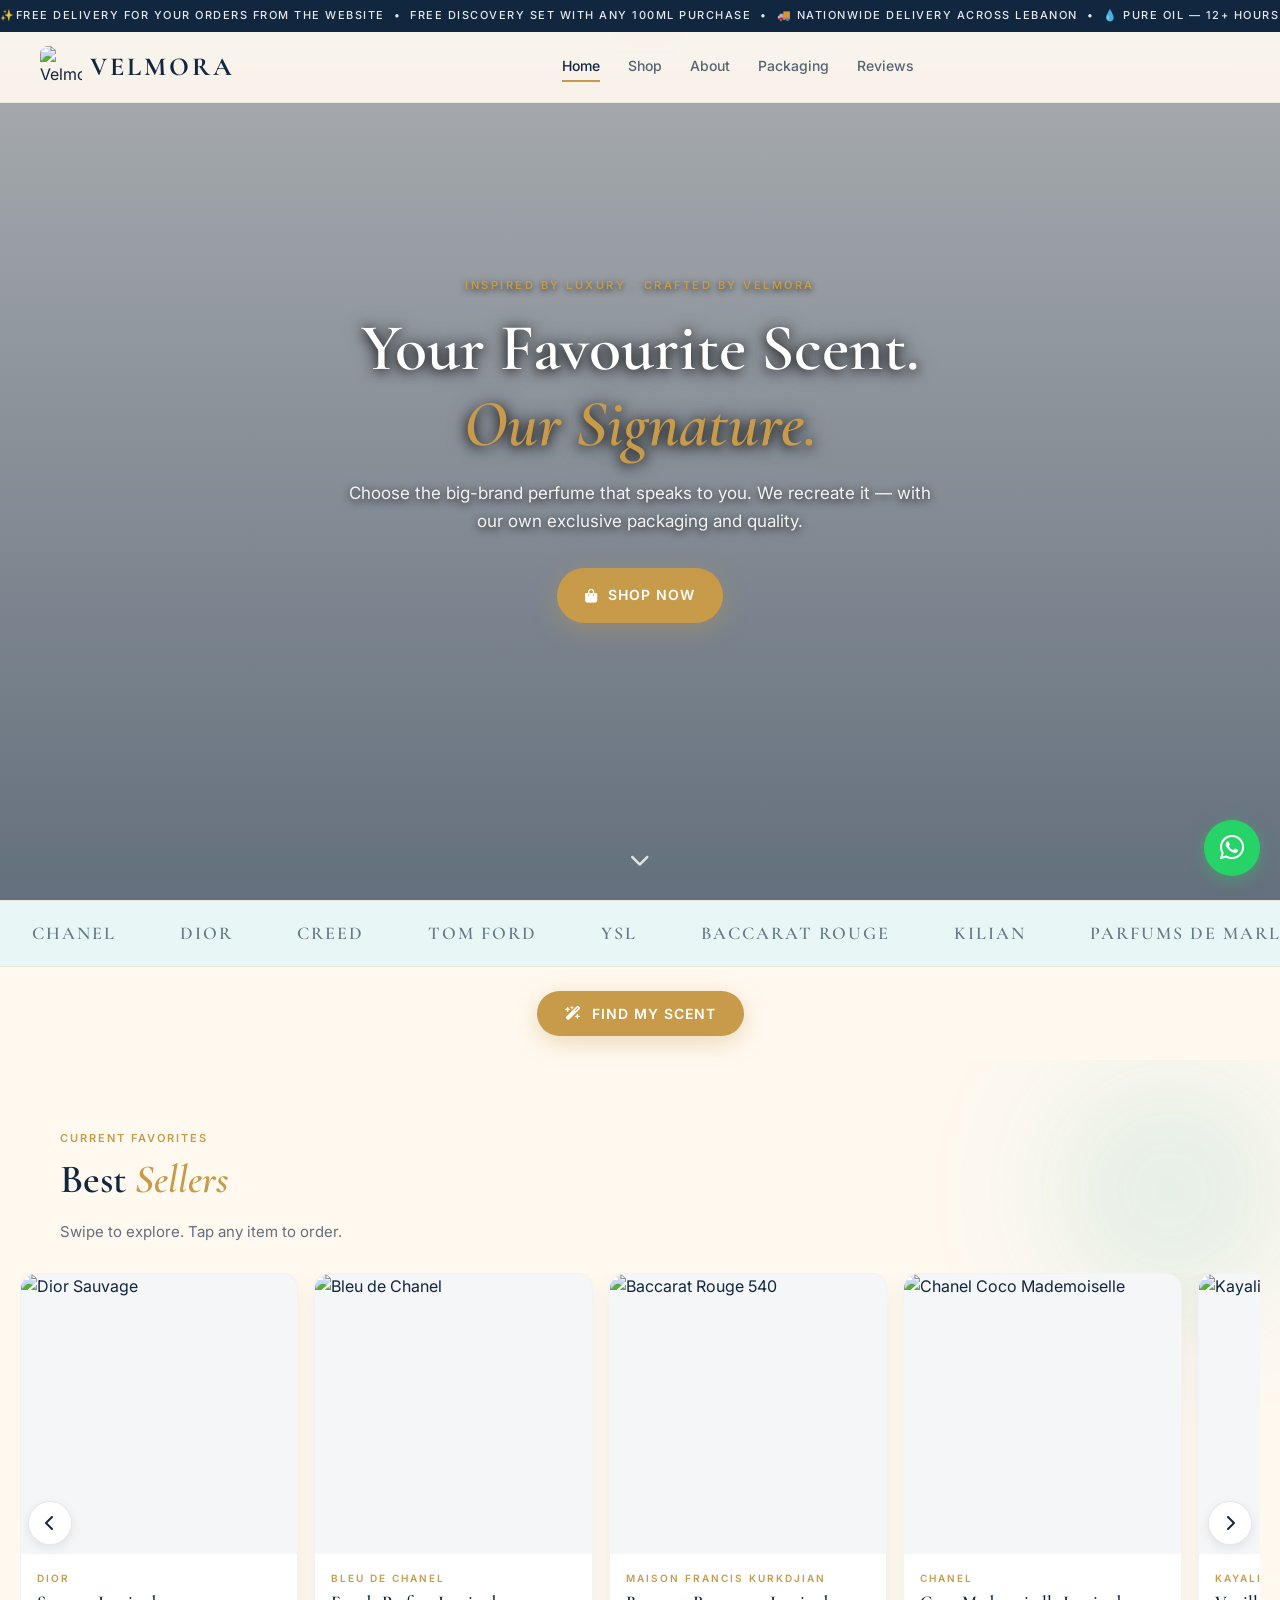
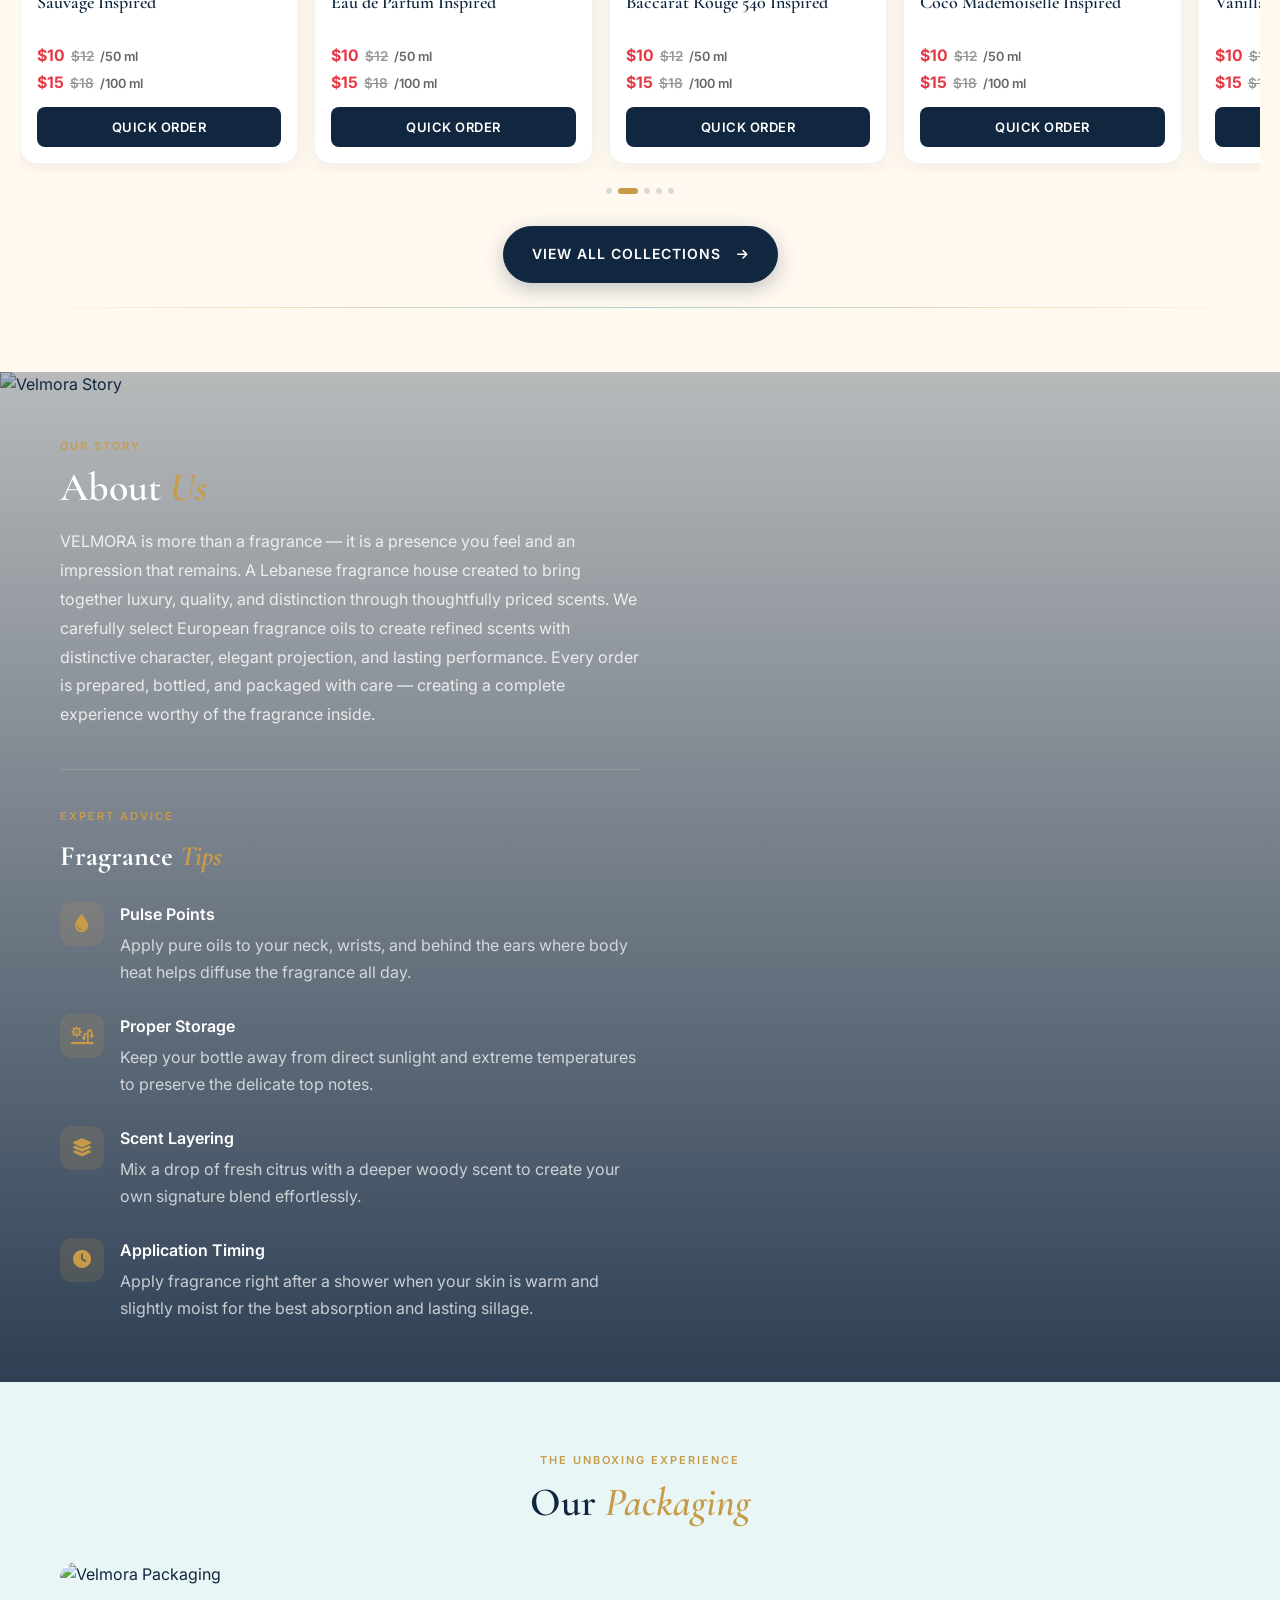
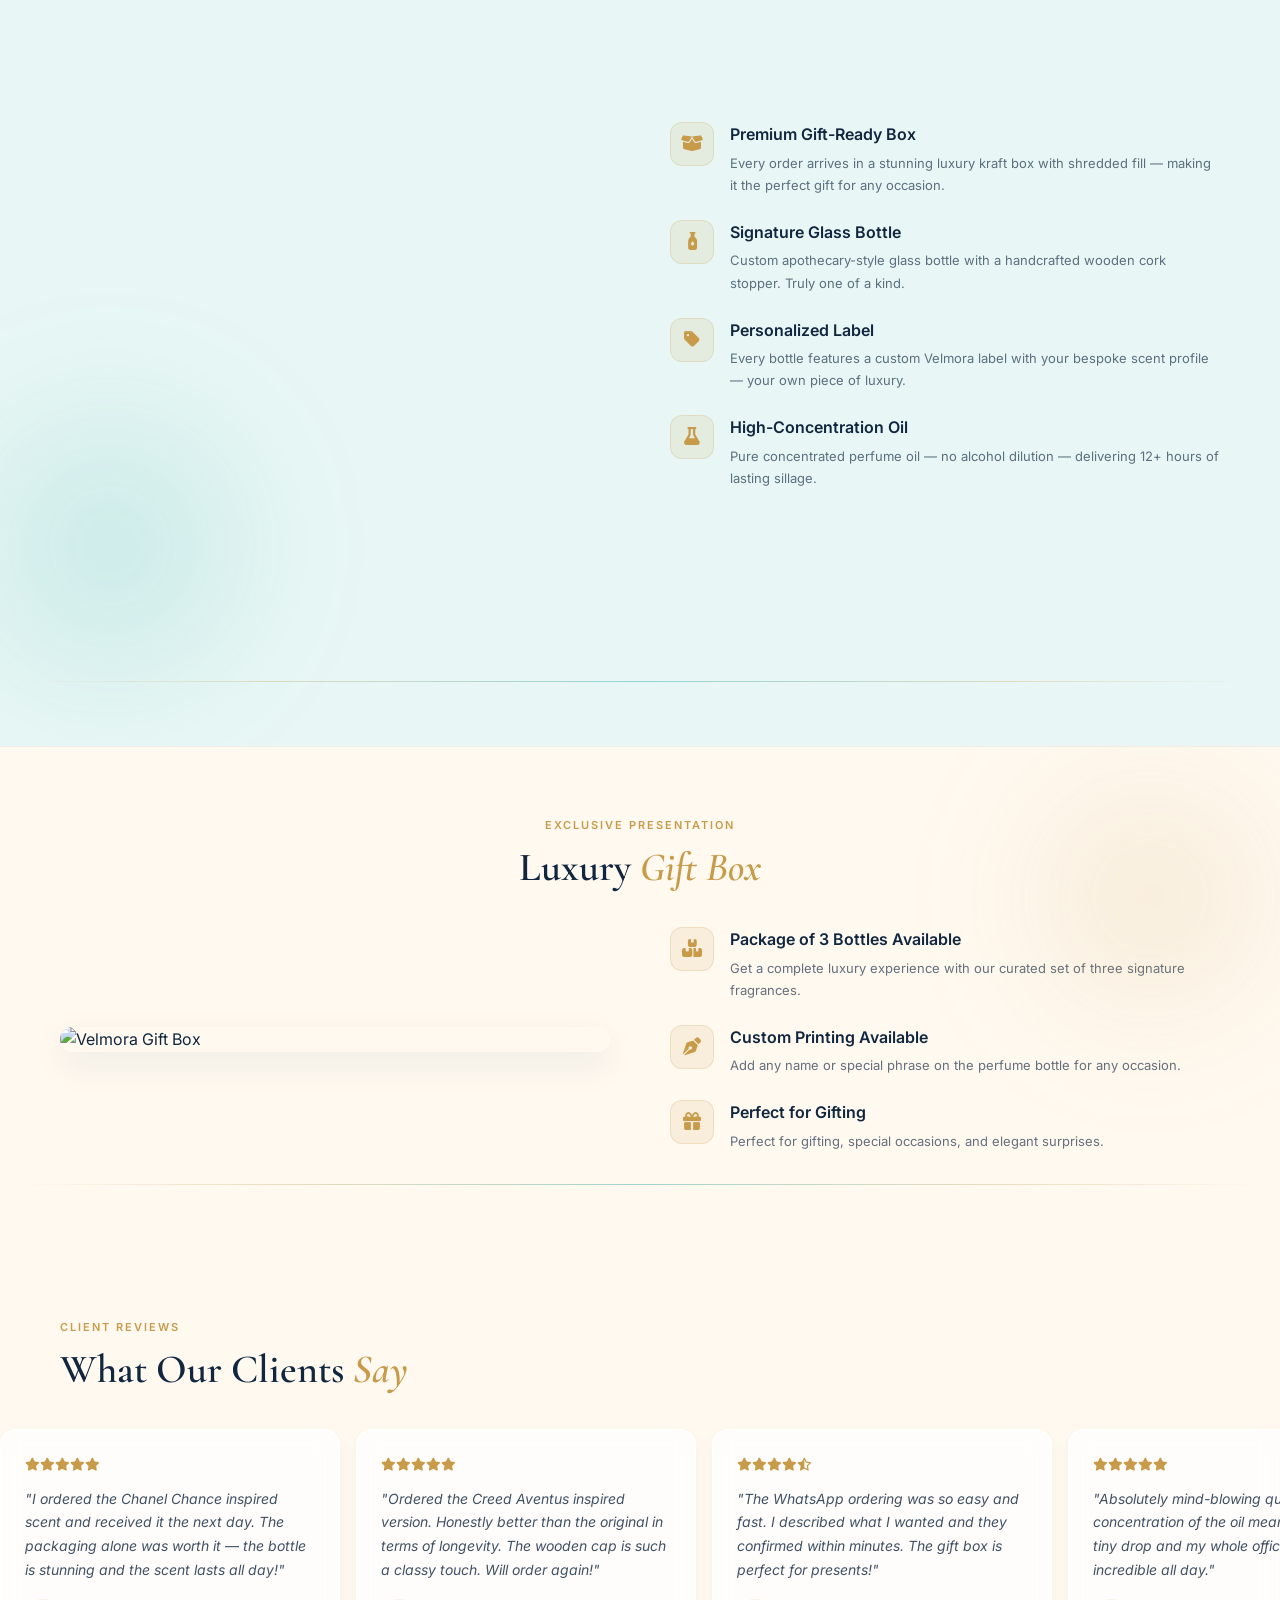
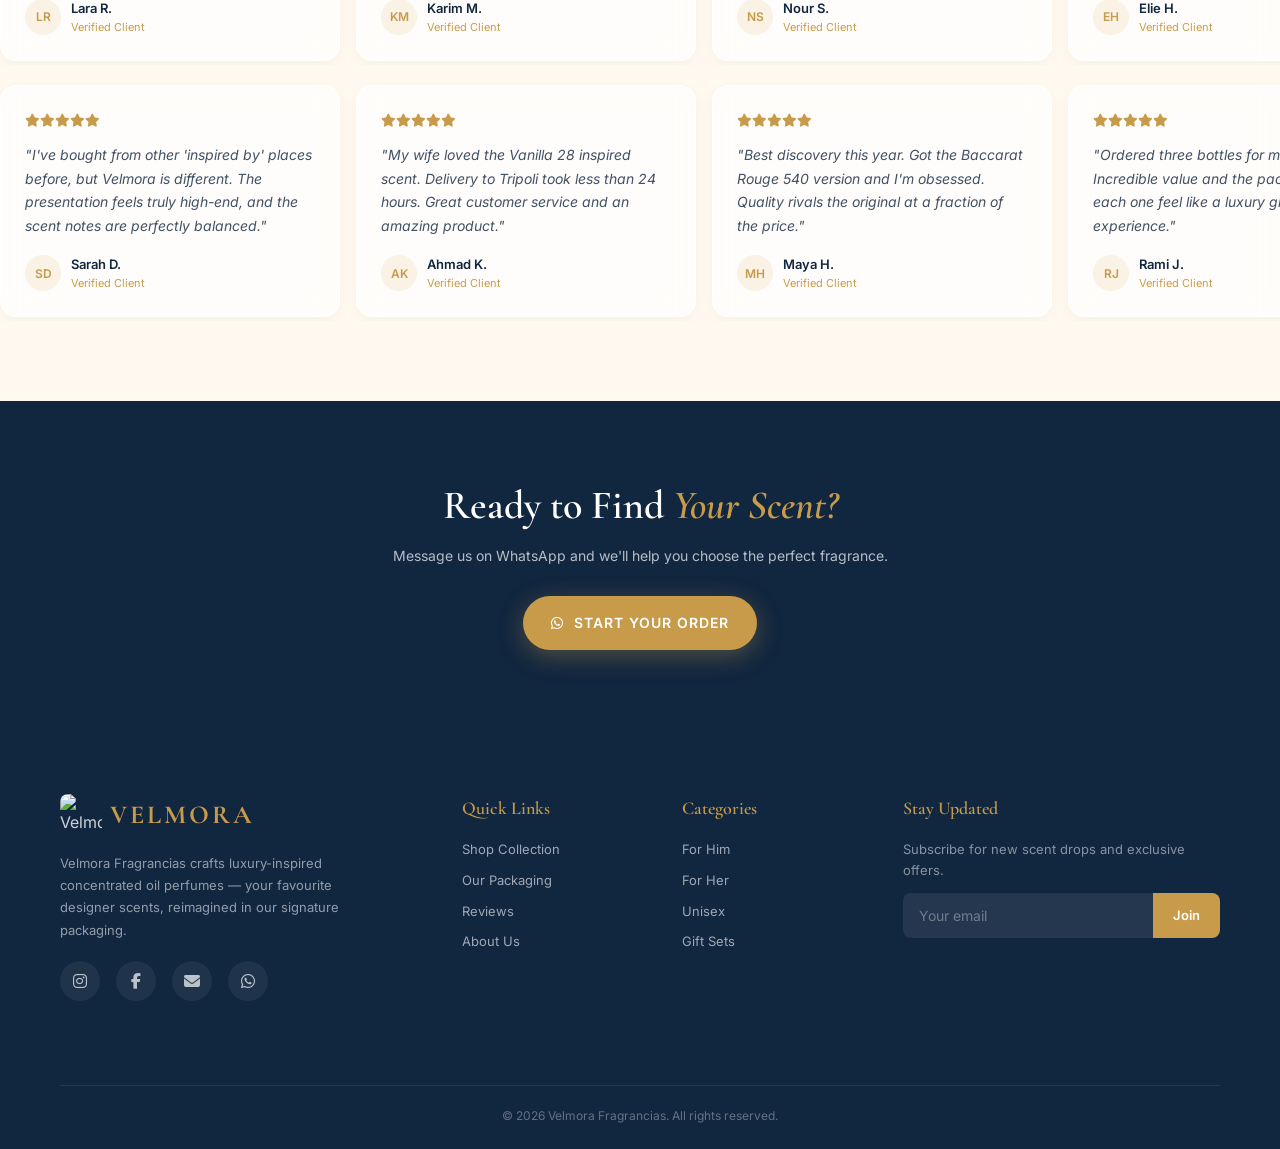
==== velmora-frangnansiasi/index.html @ 995c9631 "Fix phone mismatch, stray markup, dead links/arrows, a11y, XSS; remove leftover scripts Co-Authored-" ====
﻿<!DOCTYPE html>
<html lang="en">
<head>
    <meta charset="UTF-8">
    <meta name="viewport" content="width=device-width, initial-scale=1.0">
    <meta name="description" content="Velmora Fragrancias — Luxury-inspired concentrated oil perfumes crafted in Lebanon. Your favourite designer scents, reimagined in our signature packaging.">
    <meta name="keywords" content="perfume, fragrance, luxury scents, inspired perfume, concentrated perfume oil, Lebanon perfume, Velmora">
    <meta name="author" content="Velmora Fragrancias">
    <meta property="og:title" content="Velmora Fragrancias | Luxury Inspired Scents">
    <meta property="og:description" content="Choose the big-brand perfume that speaks to you. We recreate it with our own exclusive packaging and high-concentration oils.">
    <meta property="og:image" content="photo/main.hrro.jpeg">
    <meta property="og:type" content="website">
    <title>Velmora Fragrancias | Luxury Inspired Scents</title>

    <link rel="preconnect" href="https://fonts.googleapis.com">
    <link rel="preconnect" href="https://fonts.gstatic.com" crossorigin>
    <link href="https://fonts.googleapis.com/css2?family=Cormorant+Garamond:ital,wght@0,300;0,400;0,500;0,600;0,700;1,400;1,600&family=Inter:wght@300;400;500;600&family=Outfit:wght@300;400;500;600;700&display=swap" rel="stylesheet">
    <link rel="stylesheet" href="https://cdnjs.cloudflare.com/ajax/libs/font-awesome/6.5.0/css/all.min.css">
    <link rel="stylesheet" href="index.css">
</head>
<body>

    <!-- ═══════════ HEADER ═══════════ -->
    <header class="header" id="mainHeader">
        <div class="ticker-ribbon">
            <div class="ticker-track"><span>✨FREE delivery for your orders from the website &nbsp;•&nbsp; FREE Discovery Set with any 100ml purchase &nbsp;•&nbsp; 🚚 Nationwide Delivery across Lebanon &nbsp;•&nbsp; 💧 Pure Oil — 12+ Hours Lasting&nbsp;•&nbsp; free delivery for your orders from the website ✨</span><span aria-hidden="true">✨FREE delivery for your orders from the website &nbsp;•&nbsp; FREE Discovery Set with any 100ml purchase &nbsp;•&nbsp; 🚚 Nationwide Delivery across Lebanon &nbsp;•&nbsp; 💧 Pure Oil — 12+ Hours Lasting&nbsp;•&nbsp; free delivery for your orders from the website ✨</span></div>
        </div>
        <div class="header-inner">
            <a href="#" class="logo-wrap">
                <img src="photo/logo.jpeg" alt="Velmora" class="logo-img">
                <span class="logo-text">VELMORA</span>
            </a>
            <nav class="nav">
                <a href="#hero" class="nav-link active">Home</a>
                <a href="#bestsellers" class="nav-link">Shop</a>
                <a href="#about" class="nav-link">About</a>
                <a href="#packaging" class="nav-link">Packaging</a>
                <a href="#reviews" class="nav-link">Reviews</a>
            </nav>
            <div class="header-right">
                <button class="icon-btn" id="hamburgerBtn" aria-label="Menu">
                    <i class="fa-solid fa-bars"></i>
                </button>
            </div>
        </div>
    </header>

    <!-- ═══════════ MOBILE DRAWER ═══════════ -->
    <div class="mobile-drawer-overlay" id="drawerOverlay"></div>
    <div class="mobile-drawer" id="mobileDrawer">
        <div class="drawer-header">
            <span class="drawer-logo">VELMORA</span>
            <button class="drawer-close" id="drawerCloseBtn" aria-label="Close"><i class="fa-solid fa-xmark"></i></button>
        </div>
        <nav class="drawer-nav">
            <a href="#hero" class="drawer-nav-link"><i class="fa-solid fa-house"></i> Home</a>
            <a href="#bestsellers" class="drawer-nav-link"><i class="fa-solid fa-bottle-droplet"></i> Shop</a>
            <a href="#about" class="drawer-nav-link"><i class="fa-solid fa-book-open"></i> About Us</a>
            <a href="#tips" class="drawer-nav-link"><i class="fa-solid fa-lightbulb"></i> Tips</a>
            <a href="#packaging" class="drawer-nav-link"><i class="fa-solid fa-box-open"></i> Packaging</a>
            <a href="#reviews" class="drawer-nav-link"><i class="fa-solid fa-star"></i> Reviews</a>
        </nav>
        <div class="drawer-footer">
            <a href="https://wa.me/96181772615" class="btn-primary btn-primary--gold" style="width:100%; margin-bottom: 16px;">
                <i class="fa-brands fa-whatsapp"></i> Order on WhatsApp
            </a>
            <div class="drawer-social">
                <a href="https://www.instagram.com/velmorafragrancias/?hl=en" target="_blank" rel="noopener" aria-label="Instagram"><i class="fa-brands fa-instagram"></i></a>
                <a href="https://www.facebook.com/profile.php?id=61591699116306" target="_blank" rel="noopener" aria-label="Facebook"><i class="fa-brands fa-facebook-f"></i></a>
                <a href="mailto:velmorafragrances6@gmail.com" aria-label="Email"><i class="fa-solid fa-envelope"></i></a>
            </div>
        </div>
    </div>

    <!-- ═══════════ HERO ═══════════ -->
    <section class="hero" id="hero">
        <div class="hero-bg">
            <img src="photo/mobile hero.jpeg" alt="Velmora" class="hero-bg-mobile">
            <img src="photo/main.hrro.jpeg" alt="Velmora" class="hero-bg-desktop">
        </div>
        <div class="hero-overlay"></div>
        <div class="hero-content">
            <div class="hero-eyebrow">Inspired by Luxury · Crafted by Velmora</div>
            <h1 class="hero-title">Your Favourite Scent.<br><em>Our Signature.</em></h1>
            <p class="hero-sub">
                Choose the big-brand perfume that speaks to you. We recreate it — with our own exclusive packaging and quality.
            </p>
            <div class="hero-cta-group">
                <a href="#bestsellers" class="btn-primary btn-primary--gold">
                    <i class="fa-solid fa-bag-shopping"></i> Shop Now
                </a>
            </div>
        </div>
        <div class="scroll-hint"><i class="fa-solid fa-chevron-down"></i></div>
    </section>

    <!-- ═══════════ BRAND MARQUEE ═══════════ -->
    <div class="brand-strip">
        <div class="brand-strip-inner" id="brandStrip"></div>
    </div>
     
    <!-- ═══════════ QUIZ BUTTON + POPUP MODAL ═══════════ -->
<!-- Paste this whole block anywhere in your <body> -->

<div style="display: flex; justify-content: center; width: 100%; margin: 24px 0;">
    <button id="openQuizBtn" class="btn-primary btn-primary--gold" style="padding: 14px 28px;">
        <i class="fa-solid fa-wand-magic-sparkles"></i> Find My Scent
    </button>
</div>

<div class="quiz-modal-overlay" id="quizModalOverlay">
  <div class="quiz-modal-box">
    <button class="quiz-modal-close" id="quizModalCloseBtn" aria-label="Close"><i class="fa-solid fa-xmark"></i></button>

    <div class="quiz-progress" id="quizProgress"></div>

    <!-- Step 1 -->
    <div class="quiz-step active" data-step="1">
      <div class="quiz-question">When do you usually wear fragrance?</div>
      <div class="quiz-options">
        <button class="quiz-option" data-value="day">Daytime, everyday wear</button>
        <button class="quiz-option" data-value="night">Evenings & nights out</button>
        <button class="quiz-option" data-value="work">Work / office</button>
        <button class="quiz-option" data-value="special">Special occasions</button>
      </div>
    </div>

    <!-- Step 2 -->
    <div class="quiz-step" data-step="2">
      <div class="quiz-question">Which scent family pulls you in?</div>
      <div class="quiz-options">
        <button class="quiz-option" data-value="fresh">Fresh & citrusy</button>
        <button class="quiz-option" data-value="floral">Floral & soft</button>
        <button class="quiz-option" data-value="woody">Woody & warm</button>
        <button class="quiz-option" data-value="sweet">Sweet & gourmand</button>
      </div>
    </div>

    <!-- Step 3 -->
    <div class="quiz-step" data-step="3">
      <div class="quiz-question">Pick a vibe</div>
      <div class="quiz-options">
        <button class="quiz-option" data-value="bold">Bold & confident</button>
        <button class="quiz-option" data-value="elegant">Elegant & refined</button>
        <button class="quiz-option" data-value="playful">Playful & fun</button>
        <button class="quiz-option" data-value="mysterious">Mysterious & seductive</button>
      </div>
    </div>

    <!-- Step 4 -->
    <div class="quiz-step" data-step="4">
      <div class="quiz-question">How long do you want it to last?</div>
      <div class="quiz-options">
        <button class="quiz-option" data-value="light">Light, close to skin</button>
        <button class="quiz-option" data-value="moderate">Noticeable but not overpowering</button>
        <button class="quiz-option" data-value="strong">Strong, all-day projection</button>
      </div>
    </div>

    <!-- Result -->
    <div class="quiz-step" data-step="result">
      <div class="quiz-result">
        <div class="quiz-result-badge">Your Match</div>
        <img id="resultImg" class="quiz-result-img" src="" alt="">
        <div class="quiz-result-name" id="resultName"></div>
        <div class="quiz-result-brand" id="resultBrand"></div>
        <div class="quiz-result-price" id="resultPrice"></div>
        <div class="quiz-result-desc" id="resultDesc"></div>
        <a href="#" id="resultOrderBtn" class="btn-primary btn-primary--gold" style="display: inline-block; padding: 14px 32px;">
          Order This Scent
        </a>
        <br>
        <button class="quiz-restart" id="restartBtn">Retake the quiz</button>
      </div>
    </div>

    <div class="quiz-nav">
      <button class="quiz-back" id="quizBackBtn">
        <i class="fa-solid fa-arrow-left"></i> Back
      </button>
    </div>
  </div>
</div>

<style>
  .quiz-modal-overlay {
    display: none;
    position: fixed;
    inset: 0;
    background: rgba(17,38,63,0.55);
    backdrop-filter: blur(4px);
    z-index: 3000;
    align-items: flex-end;
    justify-content: center;
  }
  .quiz-modal-overlay.active {
    display: flex;
  }
  @media (min-width: 640px) {
    .quiz-modal-overlay { align-items: center; }
  }

  .quiz-modal-box {
    position: relative;
    background: var(--cream, #FFF9F0);
    width: 100%;
    max-width: 480px;
    max-height: 90vh;
    overflow-y: auto;
    border-radius: 24px 24px 0 0;
    padding: 32px 24px 28px;
    animation: quizSlideUp 0.3s ease;
  }
  @media (min-width: 640px) {
    .quiz-modal-box { border-radius: 24px; padding: 36px 32px 32px; }
  }
  @keyframes quizSlideUp {
    from { transform: translateY(30px); opacity: 0; }
    to { transform: translateY(0); opacity: 1; }
  }

  .quiz-modal-close {
    position: absolute;
    top: 16px; right: 16px;
    width: 32px; height: 32px;
    border-radius: 50%;
    border: none;
    background: rgba(17,38,63,0.06);
    color: var(--velmora-navy, #11263F);
    font-size: 14px;
    cursor: pointer;
    display: flex; align-items: center; justify-content: center;
  }

  .quiz-progress { display: flex; gap: 6px; margin-bottom: 28px; margin-top: 8px; }
  .quiz-progress span { flex: 1; height: 4px; border-radius: 4px; background: rgba(17,38,63,0.1); transition: background 0.3s; }
  .quiz-progress span.done { background: var(--champagne-gold, #C89B4A); }

  .quiz-step { display: none; animation: fadeUp 0.3s ease; }
  .quiz-step.active { display: block; }
  @keyframes fadeUp { from { opacity: 0; transform: translateY(10px); } to { opacity: 1; transform: translateY(0); } }

  .quiz-question {
    font-family: 'Cormorant Garamond', serif;
    font-size: 24px; font-weight: 600;
    color: var(--velmora-navy, #11263F);
    margin-bottom: 20px; text-align: center;
  }
  .quiz-options { display: flex; flex-direction: column; gap: 10px; }
  .quiz-option {
    padding: 14px 18px;
    border: 2px solid rgba(17,38,63,0.1);
    border-radius: 14px;
    background: white;
    font-family: inherit; font-size: 14px;
    color: var(--velmora-navy, #11263F);
    text-align: left; cursor: pointer;
    transition: all 0.2s;
  }
  .quiz-option:hover { border-color: var(--champagne-gold, #C89B4A); background: rgba(200,155,74,0.06); }
  .quiz-option.selected { border-color: var(--champagne-gold, #C89B4A); background: rgba(200,155,74,0.1); }

  .quiz-nav { display: flex; justify-content: flex-start; margin-top: 20px; }
  .quiz-back { background: none; border: none; color: rgba(17,38,63,0.5); font-size: 13px; cursor: pointer; padding: 8px 0; }

  .quiz-result { text-align: center; }
  .quiz-result-badge {
    display: inline-block; padding: 5px 14px; border-radius: 50px;
    background: rgba(200,155,74,0.12); color: var(--champagne-gold, #C89B4A);
    font-size: 11px; font-weight: 600; letter-spacing: 0.05em; text-transform: uppercase;
    margin-bottom: 14px;
  }
  .quiz-result-img { width: 140px; height: 140px; object-fit: cover; border-radius: 18px; margin: 0 auto 18px; display: block; }
  .quiz-result-name { font-family: 'Cormorant Garamond', serif; font-size: 30px; font-weight: 600; color: var(--velmora-navy, #11263F); margin-bottom: 6px; }
  .quiz-result-brand { font-size: 13px; color: rgba(17,38,63,0.55); margin-bottom: 16px; }
  .quiz-result-price { font-size: 18px; font-weight: 600; color: var(--champagne-gold, #C89B4A); margin-bottom: 8px; }
  .quiz-result-desc { font-size: 14px; line-height: 1.7; color: rgba(17,38,63,0.75); margin-bottom: 22px; }
  .quiz-restart { margin-top: 14px; background: none; border: none; color: rgba(17,38,63,0.5); font-size: 12px; text-decoration: underline; cursor: pointer; }
</style>

<script>
(function() {
  // ─────────────────────────────────────────────
  // Map scent-family answers to real perfumes from the Best Sellers library
  // ─────────────────────────────────────────────
  const PERFUME_MATCHES = {
    fresh:   { name: "Sauvage Inspired",              brand: "Dior",                      file: "photo/items/dior-sauvage.jpg", desc: "A powerful fresh spicy-aromatic fragrance with bergamot, lavender, and ambroxan — bold and versatile for day or night." },
    floral:  { name: "Coco Mademoiselle Inspired",    brand: "Chanel",                    file: "photo/items/chanel-coco-mademoiselle.jpg", desc: "An elegant floral-oriental scent with orange, jasmine, and patchouli — sophisticated and timeless." },
    woody:   { name: "Baccarat Rouge 540 Inspired",   brand: "Maison Francis Kurkdjian",  file: "photo/items/maison-francis-kurkdjian-baccarat-rouge-540.jpg", desc: "A luxurious amber-woody scent with saffron, cedar, and ambroxan — mysterious and intoxicating." },
    sweet:   { name: "Vanilla 28 Inspired",            brand: "Kayali",                  file: "photo/items/kayali-vanilla-28.jpg", desc: "A warm sweet gourmand with vanilla, tonka bean, and amber — comforting and addictive." },
    bleu:    { name: "Bleu de Chanel Inspired",        brand: "Bleu de Chanel",          file: "photo/items/bleu-de-chanel-eau-de-parfum-men.jpg", desc: "A fresh woody-aromatic fragrance with citrus, incense, and cedar — refined and masculine." }
  };

  const PRICE_HTML = `
    <span class="price-line" style="justify-content:center;"><span class="new-price">$10</span> <span class="old-price">$12</span> <span class="size-label">/50 ml</span></span>
    <span class="price-line" style="justify-content:center;"><span class="new-price">$15</span> <span class="old-price">$18</span> <span class="size-label">/100 ml</span></span>`;

  const overlay = document.getElementById('quizModalOverlay');
  const openBtn = document.getElementById('openQuizBtn');
  const closeBtn = document.getElementById('quizModalCloseBtn');
  const steps = ["1", "2", "3", "4"];
  let currentIndex = 0;
  const answers = {};

  const progressEl = document.getElementById('quizProgress');
  progressEl.innerHTML = steps.map(() => '<span></span>').join('');
  const progressBars = progressEl.querySelectorAll('span');

  function updateProgress() {
    progressBars.forEach((bar, i) => bar.classList.toggle('done', i <= currentIndex));
  }

  function showStep(stepKey) {
    overlay.querySelectorAll('.quiz-step').forEach(el => {
      el.classList.toggle('active', el.dataset.step === stepKey);
    });
    document.getElementById('quizBackBtn').style.visibility = (stepKey === "1") ? "hidden" : "visible";
  }

  function resetQuiz() {
    currentIndex = 0;
    for (const k in answers) delete answers[k];
    overlay.querySelectorAll('.quiz-option').forEach(b => b.classList.remove('selected'));
    updateProgress();
    showStep(steps[0]);
  }

  openBtn.addEventListener('click', () => {
    resetQuiz();
    overlay.classList.add('active');
  });

  closeBtn.addEventListener('click', () => overlay.classList.remove('active'));
  overlay.addEventListener('click', (e) => {
    if (e.target === overlay) overlay.classList.remove('active');
  });

  overlay.querySelectorAll('.quiz-option').forEach(btn => {
    btn.addEventListener('click', () => {
      const stepEl = btn.closest('.quiz-step');
      const stepKey = stepEl.dataset.step;
      answers[stepKey] = btn.dataset.value;
      stepEl.querySelectorAll('.quiz-option').forEach(b => b.classList.remove('selected'));
      btn.classList.add('selected');

      setTimeout(() => {
        if (currentIndex < steps.length - 1) {
          currentIndex++;
          updateProgress();
          showStep(steps[currentIndex]);
        } else {
          showResult();
        }
      }, 200);
    });
  });

  document.getElementById('quizBackBtn').addEventListener('click', () => {
    if (currentIndex > 0) {
      currentIndex--;
      updateProgress();
      showStep(steps[currentIndex]);
    }
  });

  function showResult() {
    const family = answers["2"] || "floral";
    const vibe = answers["3"] || "";
    const longevity = answers["4"] || "";
    // Fresh + elegant (or light wear) → Bleu de Chanel; sweet/floral + strong/mysterious stays on family pick
    let match = PERFUME_MATCHES[family];
    if (family === "fresh" && (vibe === "elegant" || longevity === "light")) match = PERFUME_MATCHES.bleu;
    if (family === "floral" && vibe === "mysterious") match = PERFUME_MATCHES.woody;

    document.getElementById('resultImg').src = match.file;
    document.getElementById('resultImg').alt = match.name;
    document.getElementById('resultName').textContent = match.name;
    document.getElementById('resultBrand').textContent = match.brand;
    document.getElementById('resultPrice').innerHTML = PRICE_HTML;
    document.getElementById('resultDesc').textContent = match.desc;

    // Wire "Order This Scent" to the existing order modal
    const orderBtn = document.getElementById('resultOrderBtn');
    orderBtn.onclick = function(e) {
      e.preventDefault();
      openOrderModal(match.brand, match.name);
      overlay.classList.remove('active');
    };

    showStep("result");
    document.getElementById('quizBackBtn').style.visibility = "hidden";
  }

  document.getElementById('restartBtn').addEventListener('click', resetQuiz);
})();
</script>
    <!-- ═══════════ BEST SELLERS ═══════════ -->
    <section id="bestsellers" class="section-padding" style="position: relative; overflow: hidden;">
        <div class="accent-mist accent-mist--turquoise" style="top: -40px; right: -60px; width: 340px; height: 340px;"></div>
        <div class="container">
            <div class="section-badge">Current Favorites</div>
            <h2 class="section-title">Best <em>Sellers</em></h2>
            <p class="section-sub" style="margin-bottom: 28px;">Swipe to explore. Tap any item to order.</p>
        </div>
        <div style="position: relative; width: 100%;">
            <button class="scroll-arrow scroll-arrow--left" id="scrollLeftBtn" aria-label="Scroll Left">
                <i class="fa-solid fa-chevron-left"></i>
            </button>
            <button class="scroll-arrow scroll-arrow--right" id="scrollRightBtn" aria-label="Scroll Right">
                <i class="fa-solid fa-chevron-right"></i>
            </button>

            <div class="products-scroll-wrapper" id="productsScroll">
                <div class="products-scroll-track" id="productsTrack">
                    <!-- Dior Sauvage -->
                    <div class="product-card" onclick="openOrderModal('Dior','Sauvage Inspired')">
                        <img src="photo/items/dior-sauvage.jpg" alt="Dior Sauvage" class="product-card-img">
                        <div class="product-info">
                            <div class="product-brand">Dior</div>
                            <div class="product-title">Sauvage Inspired</div>
                            <div class="product-price">
    <span class="price-line">
        <span class="new-price">$10</span>
        <span class="old-price">$12</span>
        <span class="size-label">/50 ml</span>
    </span>
    <span class="price-line">
        <span class="new-price">$15</span>
        <span class="old-price">$18</span>
        <span class="size-label">/100 ml</span>
    </span>
</div>
                            <button class="product-btn">Quick Order</button>
                        </div>
                    </div>
                    <!-- Bleu de Chanel -->
                    <div class="product-card" onclick="openOrderModal('Bleu de Chanel','Eau de Parfum Inspired')">
                        <img src="photo/items/bleu-de-chanel-eau-de-parfum-men.jpg" alt="Bleu de Chanel" class="product-card-img">
                        <div class="product-info">
                            <div class="product-brand">Bleu de Chanel</div>
                            <div class="product-title">Eau de Parfum Inspired</div>
                            <div class="product-price">
    <span class="price-line">
        <span class="new-price">$10</span>
        <span class="old-price">$12</span>
        <span class="size-label">/50 ml</span>
    </span>
    <span class="price-line">
        <span class="new-price">$15</span>
        <span class="old-price">$18</span>
        <span class="size-label">/100 ml</span>
    </span>
</div>
                            <button class="product-btn">Quick Order</button>
                        </div>
                    </div>
                    <!-- Baccarat Rouge 540 -->
                    <div class="product-card" onclick="openOrderModal('Maison Francis Kurkdjian','Baccarat Rouge 540 Inspired')">
                        <img src="photo/items/maison-francis-kurkdjian-baccarat-rouge-540.jpg" alt="Baccarat Rouge 540" class="product-card-img">
                        <div class="product-info">
                            <div class="product-brand">Maison Francis Kurkdjian</div>
                            <div class="product-title">Baccarat Rouge 540 Inspired</div>
                            <div class="product-price">
    <span class="price-line">
        <span class="new-price">$10</span>
        <span class="old-price">$12</span>
        <span class="size-label">/50 ml</span>
    </span>
    <span class="price-line">
        <span class="new-price">$15</span>
        <span class="old-price">$18</span>
        <span class="size-label">/100 ml</span>
    </span>
</div>
                            <button class="product-btn">Quick Order</button>
                        </div>
                    </div>
                    <!-- Chanel Coco Mademoiselle -->
                    <div class="product-card" onclick="openOrderModal('Chanel','Coco Mademoiselle Inspired')">
                        <img src="photo/items/chanel-coco-mademoiselle.jpg" alt="Chanel Coco Mademoiselle" class="product-card-img">
                        <div class="product-info">
                            <div class="product-brand">Chanel</div>
                            <div class="product-title">Coco Mademoiselle Inspired</div>
                            <div class="product-price">
    <span class="price-line">
        <span class="new-price">$10</span>
        <span class="old-price">$12</span>
        <span class="size-label">/50 ml</span>
    </span>
    <span class="price-line">
        <span class="new-price">$15</span>
        <span class="old-price">$18</span>
        <span class="size-label">/100 ml</span>
    </span>
</div>
                            <button class="product-btn">Quick Order</button>
                        </div>
                    </div>
                    <!-- Kayali Vanilla 28 -->
                    <div class="product-card" onclick="openOrderModal('Kayali','Vanilla 28 Inspired')">
                        <img src="photo/items/kayali-vanilla-28.jpg" alt="Kayali Vanilla 28" class="product-card-img">
                        <div class="product-info">
                            <div class="product-brand">Kayali</div>
                            <div class="product-title">Vanilla 28 Inspired</div>
                            <div class="product-price">
    <span class="price-line">
        <span class="new-price">$10</span>
        <span class="old-price">$12</span>
        <span class="size-label">/50 ml</span>
    </span>
    <span class="price-line">
        <span class="new-price">$15</span>
        <span class="old-price">$18</span>
        <span class="size-label">/100 ml</span>
    </span>
</div>
                            <button class="product-btn">Quick Order</button>
                        </div>
                    </div>
                </div>
            </div>
        </div>
        <div class="scroll-indicator" id="scrollIndicator"></div>
        <div class="container" style="text-align: center; margin-top: 32px; margin-bottom: 24px;">
            <a href="collection.html" class="btn-primary btn-primary--navy" style="display: inline-flex;">
                View All Collections <i class="fa-solid fa-arrow-right" style="font-size: 12px; margin-left: 6px;"></i>
            </a>
        </div>
        <div class="accent-line-divider"></div>
    </section>

    <!-- ═══════════ ABOUT & TIPS (MERGED) ═══════════ -->
    <section id="about" class="about-section" style="min-height: auto;">
        <picture class="about-bg">
            <source srcset="photo/aboutusimg-pc-version.jpeg" media="(min-width: 768px)">
            <img src="photo/about-us.jpg" alt="Velmora Story">
        </picture>
        <div class="about-overlay"></div>
        <div class="about-content" style="max-width: 700px;">
            <div class="section-badge">Our Story</div>
            <h2 class="section-title">About <em>Us</em></h2>
            <p style="margin-bottom: 40px;">
                VELMORA is more than a fragrance — it is a presence you feel and an impression that remains. A Lebanese fragrance house created to bring together luxury, quality, and distinction through thoughtfully priced scents. We carefully select European fragrance oils to create refined scents with distinctive character, elegant projection, and lasting performance. Every order is prepared, bottled, and packaged with care — creating a complete experience worthy of the fragrance inside.
            </p>

            <div id="tips" style="border-top: 1px solid rgba(255,255,255,0.15); padding-top: 32px;">
                <div class="section-badge">Expert Advice</div>
                <h3 style="font-family: 'Cormorant Garamond', serif; font-size: 28px; color: white; margin-bottom: 24px;">Fragrance <em>Tips</em></h3>
                <div class="tip-item">
                    <div class="tip-icon"><i class="fa-solid fa-droplet"></i></div>
                    <div>
                        <h4>Pulse Points</h4>
                        <p>Apply pure oils to your neck, wrists, and behind the ears where body heat helps diffuse the fragrance all day.</p>
                    </div>
                </div>
                <div class="tip-item">
                    <div class="tip-icon"><i class="fa-solid fa-sun-plant-wilt"></i></div>
                    <div>
                        <h4>Proper Storage</h4>
                        <p>Keep your bottle away from direct sunlight and extreme temperatures to preserve the delicate top notes.</p>
                    </div>
                </div>
                <div class="tip-item">
                    <div class="tip-icon"><i class="fa-solid fa-layer-group"></i></div>
                    <div>
                        <h4>Scent Layering</h4>
                        <p>Mix a drop of fresh citrus with a deeper woody scent to create your own signature blend effortlessly.</p>
                    </div>
                </div>
                <div class="tip-item">
                    <div class="tip-icon"><i class="fa-solid fa-clock"></i></div>
                    <div>
                        <h4>Application Timing</h4>
                        <p>Apply fragrance right after a shower when your skin is warm and slightly moist for the best absorption and lasting sillage.</p>
                    </div>
                </div>
            </div>
        </div>
    </section>

    <!-- ═══════════ PACKAGING ═══════════ -->
    <section id="packaging" class="packaging-section section-padding" style="position: relative; overflow: hidden;">
        <div class="accent-mist accent-mist--turquoise" style="bottom: 10px; left: -80px; width: 380px; height: 380px;"></div>
        <div class="container">
            <div class="unboxing-experience">
                <div class="section-badge">The Unboxing Experience</div>
                <h2 class="section-title">Our <em>Packaging</em></h2>
            </div>
            <div class="packaging-inner">
                <div>
                    <img src="photo/the-package.jpeg" alt="Velmora Packaging" class="packaging-img">
                </div>
                <div>
                    <div class="pkg-feature">
                        <div class="pkg-icon"><i class="fa-solid fa-box-open"></i></div>
                        <div>
                            <h4>Premium Gift-Ready Box</h4>
                            <p>Every order arrives in a stunning luxury kraft box with shredded fill — making it the perfect gift for any occasion.</p>
                        </div>
                    </div>
                    <div class="pkg-feature">
                        <div class="pkg-icon"><i class="fa-solid fa-bottle-droplet"></i></div>
                        <div>
                            <h4>Signature Glass Bottle</h4>
                            <p>Custom apothecary-style glass bottle with a handcrafted wooden cork stopper. Truly one of a kind.</p>
                        </div>
                    </div>
                    <div class="pkg-feature">
                        <div class="pkg-icon"><i class="fa-solid fa-tag"></i></div>
                        <div>
                            <h4>Personalized Label</h4>
                            <p>Every bottle features a custom Velmora label with your bespoke scent profile — your own piece of luxury.</p>
                        </div>
                    </div>
                    <div class="pkg-feature">
                        <div class="pkg-icon"><i class="fa-solid fa-flask"></i></div>
                        <div>
                            <h4>High-Concentration Oil</h4>
                            <p>Pure concentrated perfume oil — no alcohol dilution — delivering 12+ hours of lasting sillage.</p>
                        </div>
                    </div>
                </div>
            </div>
        </div>
        <div class="accent-line-divider" style="margin-top: 32px;"></div>
    </section>

    <!-- ═══════════ GIFT BOX ═══════════ -->
    <section class="section-padding" style="background: var(--warm-ivory); border-top: 1px solid rgba(17,38,63,0.06); position: relative; overflow: hidden;">
        <div class="accent-mist accent-mist--gold" style="top: -20px; right: -40px; width: 340px; height: 340px;"></div>
        <div class="container">
            <div style="text-align: center; margin-bottom: 36px;">
                <div class="section-badge">Exclusive Presentation</div>
                <h2 class="section-title">Luxury <em>Gift Box</em></h2>
            </div>
            <div class="packaging-inner">
                <div>
                    <div style="border-radius: var(--r-md); overflow: hidden; box-shadow: 0 12px 36px rgba(17,38,63,0.08);">
                        <img src="photo/gift-box.jpeg" alt="Velmora Gift Box" style="width: 100%; height: auto; display: block; object-fit: cover;">
                    </div>
                </div>
                <div>
                    <div class="pkg-feature">
                        <div class="pkg-icon"><i class="fa-solid fa-boxes-stacked"></i></div>
                        <div>
                            <h4>Package of 3 Bottles Available</h4>
                            <p>Get a complete luxury experience with our curated set of three signature fragrances.</p>
                        </div>
                    </div>
                    <div class="pkg-feature">
                        <div class="pkg-icon"><i class="fa-solid fa-pen-nib"></i></div>
                        <div>
                            <h4>Custom Printing Available</h4>
                            <p>Add any name or special phrase on the perfume bottle for any occasion.</p>
                        </div>
                    </div>
                    <div class="pkg-feature">
                        <div class="pkg-icon"><i class="fa-solid fa-gift"></i></div>
                        <div>
                            <h4>Perfect for Gifting</h4>
                            <p>Perfect for gifting, special occasions, and elegant surprises.</p>
                        </div>
                    </div>
                </div>
            </div>
        </div>
        <div class="accent-line-divider" style="margin-top: 32px;"></div>
    </section>

    <!-- ═══════════ REVIEWS ═══════════ -->
    <section id="reviews" class="reviews-section section-padding">
        <div class="container" style="margin-bottom: 32px;">
            <div class="section-badge">Client Reviews</div>
            <h2 class="section-title">What Our Clients <em>Say</em></h2>
        </div>

        <!-- Row 1 -->
        <div class="marquee-row">
            <div class="marquee-track" id="reviewRow1">
                <div class="review-card">
                    <div class="review-stars"><i class="fa-solid fa-star"></i><i class="fa-solid fa-star"></i><i class="fa-solid fa-star"></i><i class="fa-solid fa-star"></i><i class="fa-solid fa-star"></i></div>
                    <p class="review-text">"I ordered the Chanel Chance inspired scent and received it the next day. The packaging alone was worth it — the bottle is stunning and the scent lasts all day!"</p>
                    <div class="review-author">
                        <div class="review-avatar">LR</div>
                        <div><div class="review-name">Lara R.</div><div class="review-label">Verified Client</div></div>
                    </div>
                </div>
                <div class="review-card">
                    <div class="review-stars"><i class="fa-solid fa-star"></i><i class="fa-solid fa-star"></i><i class="fa-solid fa-star"></i><i class="fa-solid fa-star"></i><i class="fa-solid fa-star"></i></div>
                    <p class="review-text">"Ordered the Creed Aventus inspired version. Honestly better than the original in terms of longevity. The wooden cap is such a classy touch. Will order again!"</p>
                    <div class="review-author">
                        <div class="review-avatar">KM</div>
                        <div><div class="review-name">Karim M.</div><div class="review-label">Verified Client</div></div>
                    </div>
                </div>
                <div class="review-card">
                    <div class="review-stars"><i class="fa-solid fa-star"></i><i class="fa-solid fa-star"></i><i class="fa-solid fa-star"></i><i class="fa-solid fa-star"></i><i class="fa-regular fa-star-half-stroke"></i></div>
                    <p class="review-text">"The WhatsApp ordering was so easy and fast. I described what I wanted and they confirmed within minutes. The gift box is perfect for presents!"</p>
                    <div class="review-author">
                        <div class="review-avatar">NS</div>
                        <div><div class="review-name">Nour S.</div><div class="review-label">Verified Client</div></div>
                    </div>
                </div>
                <div class="review-card">
                    <div class="review-stars"><i class="fa-solid fa-star"></i><i class="fa-solid fa-star"></i><i class="fa-solid fa-star"></i><i class="fa-solid fa-star"></i><i class="fa-solid fa-star"></i></div>
                    <p class="review-text">"Absolutely mind-blowing quality. The concentration of the oil means I only need a tiny drop and my whole office smells incredible all day."</p>
                    <div class="review-author">
                        <div class="review-avatar">EH</div>
                        <div><div class="review-name">Elie H.</div><div class="review-label">Verified Client</div></div>
                    </div>
                </div>
            </div>
        </div>

        <!-- Row 2 -->
        <div class="marquee-row">
            <div class="marquee-track" id="reviewRow2">
                <div class="review-card">
                    <div class="review-stars"><i class="fa-solid fa-star"></i><i class="fa-solid fa-star"></i><i class="fa-solid fa-star"></i><i class="fa-solid fa-star"></i><i class="fa-solid fa-star"></i></div>
                    <p class="review-text">"I've bought from other 'inspired by' places before, but Velmora is different. The presentation feels truly high-end, and the scent notes are perfectly balanced."</p>
                    <div class="review-author">
                        <div class="review-avatar">SD</div>
                        <div><div class="review-name">Sarah D.</div><div class="review-label">Verified Client</div></div>
                    </div>
                </div>
                <div class="review-card">
                    <div class="review-stars"><i class="fa-solid fa-star"></i><i class="fa-solid fa-star"></i><i class="fa-solid fa-star"></i><i class="fa-solid fa-star"></i><i class="fa-solid fa-star"></i></div>
                    <p class="review-text">"My wife loved the Vanilla 28 inspired scent. Delivery to Tripoli took less than 24 hours. Great customer service and an amazing product."</p>
                    <div class="review-author">
                        <div class="review-avatar">AK</div>
                        <div><div class="review-name">Ahmad K.</div><div class="review-label">Verified Client</div></div>
                    </div>
                </div>
                <div class="review-card">
                    <div class="review-stars"><i class="fa-solid fa-star"></i><i class="fa-solid fa-star"></i><i class="fa-solid fa-star"></i><i class="fa-solid fa-star"></i><i class="fa-solid fa-star"></i></div>
                    <p class="review-text">"Best discovery this year. Got the Baccarat Rouge 540 version and I'm obsessed. Quality rivals the original at a fraction of the price."</p>
                    <div class="review-author">
                        <div class="review-avatar">MH</div>
                        <div><div class="review-name">Maya H.</div><div class="review-label">Verified Client</div></div>
                    </div>
                </div>
                <div class="review-card">
                    <div class="review-stars"><i class="fa-solid fa-star"></i><i class="fa-solid fa-star"></i><i class="fa-solid fa-star"></i><i class="fa-solid fa-star"></i><i class="fa-solid fa-star"></i></div>
                    <p class="review-text">"Ordered three bottles for my whole family. Incredible value and the packaging makes each one feel like a luxury gift. 10/10 experience."</p>
                    <div class="review-author">
                        <div class="review-avatar">RJ</div>
                        <div><div class="review-name">Rami J.</div><div class="review-label">Verified Client</div></div>
                    </div>
                </div>
            </div>
        </div>
    </section>

    <!-- ═══════════ CTA BANNER ═══════════ -->
    <section class="cta-banner">
        <h2 class="section-title">Ready to Find <em>Your Scent?</em></h2>
        <p>Message us on WhatsApp and we'll help you choose the perfect fragrance.</p>
        <a href="https://wa.me/96181772615" class="btn-primary btn-primary--gold">
            <i class="fa-brands fa-whatsapp"></i> Start Your Order
        </a>
    </section>

    <!-- ═══════════ FOOTER ═══════════ -->
    <footer class="footer">
        <div class="container">
            <div class="footer-inner">
                <div class="footer-top">
                    <a href="#" class="logo-wrap">
                        <img src="photo/logo.jpeg" alt="Velmora" class="logo-img">
                        <span class="logo-text">VELMORA</span>
                    </a>
                    <p class="footer-desc">Velmora Fragrancias crafts luxury-inspired concentrated oil perfumes — your favourite designer scents, reimagined in our signature packaging.</p>
                    <div class="social-links">
                        <a href="https://www.instagram.com/velmorafragrancias/?hl=en" target="_blank" rel="noopener" class="social-link" aria-label="Instagram"><i class="fa-brands fa-instagram"></i></a>
                        <a href="https://www.facebook.com/profile.php?id=61591699116306" target="_blank" rel="noopener" class="social-link" aria-label="Facebook"><i class="fa-brands fa-facebook-f"></i></a>
                        <a href="mailto:velmorafragrances6@gmail.com" class="social-link" aria-label="Email"><i class="fa-solid fa-envelope"></i></a>
                        <a href="https://wa.me/96181772615" target="_blank" rel="noopener" class="social-link" aria-label="WhatsApp"><i class="fa-brands fa-whatsapp"></i></a>
                    </div>
                </div>

                <div class="footer-grid-links">
                    <div>
                        <div class="footer-col-title">Quick Links</div>
                        <div class="footer-links">
                            <a href="#bestsellers">Shop Collection</a>
                            <a href="#packaging">Our Packaging</a>
                            <a href="#reviews">Reviews</a>
                            <a href="#about">About Us</a>
                        </div>
                    </div>
                    <div>
                        <div class="footer-col-title">Categories</div>
                        <div class="footer-links">
                            <a href="collection.html">For Him</a>
                            <a href="collection.html">For Her</a>
                            <a href="collection.html">Unisex</a>
                            <a href="collection.html">Gift Sets</a>
                        </div>
                    </div>
                </div>

                <div class="footer-newsletter">
                    <div class="footer-col-title">Stay Updated</div>
                    <p>Subscribe for new scent drops and exclusive offers.</p>
                    <form class="newsletter-form" onsubmit="event.preventDefault(); showToast('🎉 Subscribed! Thank you.');">
                        <input type="email" class="newsletter-input" placeholder="Your email" required>
                        <button type="submit" class="newsletter-btn">Join</button>
                    </form>
                </div>
            </div>

            <div class="footer-bottom">
                <p>&copy; 2026 Velmora Fragrancias. All rights reserved.</p>
            </div>
        </div>
    </footer>

    <!-- ═══════════ FLOATING WHATSAPP ═══════════ -->
    <a href="https://wa.me/96181772615" class="float-wa" aria-label="Chat on WhatsApp">
        <i class="fa-brands fa-whatsapp"></i>
    </a>

    <!-- ═══════════ ORDER MODAL ═══════════ -->
    <div class="modal-overlay" id="orderModal" role="dialog" aria-modal="true" aria-labelledby="orderModalTitle">
        <div class="modal-box" style="position: relative;">
            <button class="modal-close" id="modalCloseBtn" aria-label="Close"><i class="fa-solid fa-xmark"></i></button>
            <h2 class="modal-title" id="orderModalTitle">Place Your Order</h2>
            <div class="modal-product-preview">
                <div class="modal-thumb"><i class="fa-solid fa-bottle-droplet"></i></div>
                <div>
                    <div class="modal-product-brand" id="modalBrand">Brand</div>
                    <div class="modal-product-name" id="modalName">Perfume Name</div>
                </div>
            </div>
            <div class="modal-form-group">
                <label for="modalSize">Size</label>
                <select id="modalSize">
                    <option value="50ml">50 ml</option>
                    <option value="100ml" selected>100 ml</option>
                </select>
            </div>
            <div class="modal-form-group">
                <label for="modalClientName">Your Name</label>
                <input type="text" id="modalClientName" placeholder="Full name">
            </div>
            <div class="modal-form-group">
                <label for="modalClientPhone">Your Phone / WhatsApp</label>
                <input type="tel" id="modalClientPhone" placeholder="+961 81772615">
            </div>
            <div class="modal-form-group">
                <label for="modalClientAddress">Delivery Address</label>
                <div style="position: relative; display: flex; flex-direction: column; gap: 8px;">
                    <input type="text" id="modalClientAddress" placeholder="City, area, building…">
                    <button type="button" id="getLocationBtn" style="
                        width: 100%; display: flex; align-items: center; justify-content: center; gap: 8px;
                        padding: 12px; border: 1.5px solid var(--turquoise); border-radius: var(--r-sm);
                        color: var(--turquoise); font-size: 13px; font-weight: 600; background: transparent;
                        transition: all 0.2s;
                    ">
                        <i class="fa-solid fa-location-crosshairs"></i> Pinpoint My Location (Google Maps)
                    </button>
                </div>
            </div>
            <button class="btn-submit" id="modalSendBtn" style="background: var(--turquoise); color: white; border-radius: 50px; width: 100%;">
                Order
            </button>
        </div>
    </div>

    <!-- ═══════════ TOAST ═══════════ -->
    <div id="toastEl" style="
        position:fixed; bottom:90px; left:50%; transform:translateX(-50%) translateY(20px);
        background:rgba(255,249,240,.95); backdrop-filter:blur(16px);
        border:1px solid rgba(17,38,63,.12); border-radius:50px;
        padding:12px 24px; color:var(--velmora-navy); font-size:14px; font-weight:500;
        box-shadow:0 8px 32px rgba(0,0,0,.12);
        opacity:0; pointer-events:none; transition:all .35s;
        z-index:2000; white-space:nowrap;
    "></div>

    <script src="app.js"></script>
</body>
</html>
---- velmora-frangnansiasi/index.css ----
/* ═══════════════════════════════════════════════
   VELMORA FRAGRANCIAS — Mobile-First Design System
   ═══════════════════════════════════════════════ */

/* ── Design Tokens ── */
:root {
  --warm-ivory: #FFF9F0;
  --aqua-mist: #E8F7F5;
  --pure-white: #FFFFFF;
  --turquoise: #159D9A;
  --champagne-gold: #C89B4A;
  --velmora-navy: #11263F;
  --max-w: 1200px;
  --r-sm: 8px;
  --r-md: 16px;
  --r-lg: 24px;
}

/* ── Reset & Base ── */
*, *::before, *::after { box-sizing: border-box; margin: 0; padding: 0; }
html { scroll-behavior: smooth; -webkit-tap-highlight-color: transparent; }
body {
  font-family: 'Inter', 'Outfit', sans-serif;
  background: var(--warm-ivory);
  color: var(--velmora-navy);
  line-height: 1.6;
  overflow-x: hidden;
  -webkit-font-smoothing: antialiased;
}
a { color: inherit; text-decoration: none; }
button { font-family: inherit; cursor: pointer; border: none; background: none; }
img { display: block; max-width: 100%; height: auto; }
em { font-style: italic; color: var(--champagne-gold); }

/* ── Utility ── */
.container { max-width: var(--max-w); margin: 0 auto; padding: 0 20px; }

/* ══════════════════════════════
   HEADER — Compact Mobile Bar
   ══════════════════════════════ */
.header {
  position: fixed; top: 0; left: 0; right: 0; z-index: 1000;
  background: rgba(255,249,240,0.92);
  backdrop-filter: blur(20px); -webkit-backdrop-filter: blur(20px);
  border-bottom: 1px solid rgba(17,38,63,0.06);
  transition: box-shadow 0.3s;
}
.header.scrolled { box-shadow: 0 4px 20px rgba(0,0,0,0.08); }
.ticker-ribbon {
  background: var(--velmora-navy);
  color: rgba(255,255,255,0.9);
  font-size: 11px; font-weight: 500;
  letter-spacing: 1.5px; text-transform: uppercase;
  padding: 7px 0; text-align: center;
  white-space: nowrap; overflow: hidden;
}
.ticker-track { display: inline-flex; animation: ticker-scroll 40s linear infinite; }
.ticker-track span { padding-right: 60px; }
@keyframes ticker-scroll { 0% { transform: translateX(0); } 100% { transform: translateX(-50%); } }
.header-inner {
  display: flex; align-items: center; justify-content: space-between;
  padding: 12px 16px;
}
.logo-wrap { display: flex; align-items: center; gap: 8px; }
.logo-img { height: 36px; width: 36px; border-radius: 8px; object-fit: cover; }
.logo-text {
  font-family: 'Cormorant Garamond', serif;
  font-size: 22px; font-weight: 700;
  letter-spacing: 3px; color: var(--velmora-navy);
}
.nav { display: none; }
.header-right { display: flex; align-items: center; gap: 8px; }
.icon-btn {
  width: 40px; height: 40px; border-radius: 50%;
  display: flex; align-items: center; justify-content: center;
  color: var(--velmora-navy); font-size: 18px;
  background: rgba(17,38,63,0.05);
  transition: background 0.2s;
}
.icon-btn:active { background: rgba(17,38,63,0.12); }

/* ── Mobile Drawer ── */
.mobile-drawer-overlay {
  position: fixed; inset: 0; background: rgba(0,0,0,0.4);
  z-index: 1500; opacity: 0; pointer-events: none;
  transition: opacity 0.3s;
}
.mobile-drawer-overlay.show { opacity: 1; pointer-events: auto; }
.mobile-drawer {
  position: fixed; top: 0; right: -100%; width: 85%; max-width: 340px;
  height: 100vh; background: var(--velmora-navy); z-index: 2000;
  display: flex; flex-direction: column;
  transition: right 0.35s cubic-bezier(0.4, 0, 0.2, 1);
  overflow-y: auto;
}
.mobile-drawer.open { right: 0; }
.drawer-header {
  display: flex; align-items: center; justify-content: space-between;
  padding: 20px 24px; border-bottom: 1px solid rgba(255,255,255,0.08);
}
.drawer-logo {
  font-family: 'Cormorant Garamond', serif;
  font-size: 24px; font-weight: 700;
  color: var(--champagne-gold); letter-spacing: 3px;
}
.drawer-close {
  width: 36px; height: 36px; border-radius: 50%;
  background: rgba(255,255,255,0.08); color: white;
  display: flex; align-items: center; justify-content: center;
  font-size: 18px;
}
.drawer-nav { padding: 16px 0; flex: 1; }
.drawer-nav-link {
  display: flex; align-items: center; gap: 16px;
  padding: 16px 24px; color: rgba(255,255,255,0.85);
  font-size: 15px; font-weight: 500;
  transition: background 0.2s;
}
.drawer-nav-link:active { background: rgba(255,255,255,0.06); }
.drawer-nav-link i { width: 20px; text-align: center; color: var(--champagne-gold); }
.drawer-footer { padding: 20px 24px; border-top: 1px solid rgba(255,255,255,0.08); }
.drawer-social { display: flex; gap: 20px; justify-content: center; }
.drawer-social a { color: rgba(255,255,255,0.6); font-size: 20px; }

/* ══════════════════════════════
   HERO — Full-Bleed Mobile
   ══════════════════════════════ */
.hero {
  position: relative;
  min-height: 100vh; min-height: 100dvh;
  display: flex; align-items: center; justify-content: center;
  text-align: center; overflow: hidden;
}
.hero-bg {
  position: absolute; inset: 0; z-index: 0;
}
.hero-bg-desktop {
  width: 100%; height: 100%; object-fit: cover;
  display: none;
}
.hero-bg-mobile {
  width: 100%; height: 100%; object-fit: cover;
}
.hero-overlay {
  position: absolute; inset: 0;
  background: linear-gradient(
    to bottom,
    rgba(17,38,63,0.35) 0%,
    rgba(17,38,63,0.65) 100%
  );
  z-index: 1;
}
.hero-content {
  position: relative; z-index: 2;
  padding: 0 24px; padding-top: 120px;
  max-width: 560px;
}
.hero-eyebrow {
  font-size: 11px; letter-spacing: 2.5px; text-transform: uppercase;
  color: var(--champagne-gold); font-weight: 600;
  margin-bottom: 16px;
  text-shadow: 0 2px 6px rgba(0,0,0,0.8);
}
.hero-title {
  font-family: 'Cormorant Garamond', serif;
  font-size: 40px; line-height: 1.15;
  font-weight: 600; color: #FFFFFF;
  margin-bottom: 16px;
  text-shadow: 0 2px 12px rgba(0,0,0,0.85), 0 0 20px rgba(0,0,0,0.6);
}
.hero-sub {
  font-size: 15px; line-height: 1.7;
  color: rgba(255,255,255,0.92); margin-bottom: 32px;
  text-shadow: 0 2px 8px rgba(0,0,0,0.85);
}
.hero-cta-group { display: flex; flex-direction: column; gap: 12px; }
.btn-primary {
  display: inline-flex; align-items: center; justify-content: center; gap: 10px;
  padding: 16px 28px; border-radius: 50px;
  font-size: 14px; font-weight: 600;
  text-transform: uppercase; letter-spacing: 1px;
  transition: transform 0.2s, box-shadow 0.2s;
}
.btn-primary:active { transform: scale(0.97); }
.btn-primary--gold {
  background: var(--champagne-gold); color: white;
  box-shadow: 0 6px 24px rgba(200,155,74,0.35);
}
.btn-primary--navy {
  background: var(--velmora-navy); color: #FFFFFF;
  border: 1px solid var(--velmora-navy);
  box-shadow: 0 6px 20px rgba(17,38,63,0.25);
  transition: all 0.25s ease;
}
.btn-primary--navy:hover, .btn-primary--navy:active {
  background: var(--champagne-gold); color: #FFFFFF;
  border-color: var(--champagne-gold);
  box-shadow: 0 8px 24px rgba(200,155,74,0.4);
}
.btn-primary--outline {
  background: transparent;
  border: 1.5px solid #FFFFFF;
  color: #FFFFFF;
}
.scroll-hint {
  position: absolute; bottom: 24px; left: 50%;
  transform: translateX(-50%); z-index: 2;
  font-size: 20px; color: #FFFFFF; opacity: 0.8;
  animation: bounce 2s infinite;
}
@keyframes bounce { 0%,100% { transform: translateX(-50%) translateY(0); } 50% { transform: translateX(-50%) translateY(-8px); } }

/* ══════════════════════════════
   BRAND MARQUEE
   ══════════════════════════════ */
.brand-strip {
  overflow: hidden; padding: 18px 0;
  background: var(--aqua-mist);
  border-top: 1px solid rgba(200,155,74,0.15);
  border-bottom: 1px solid rgba(200,155,74,0.15);
}
.brand-strip-inner {
  display: inline-flex; animation: marquee-scroll 25s linear infinite;
}
.brand-item {
  font-family: 'Cormorant Garamond', serif;
  font-size: 16px; font-weight: 600;
  color: var(--velmora-navy); letter-spacing: 2px;
  text-transform: uppercase; white-space: nowrap;
  margin: 0 24px; opacity: 0.6;
}
@keyframes marquee-scroll { 0% { transform: translateX(0); } 100% { transform: translateX(-50%); } }

/* ══════════════════════════════
   SECTIONS — Global
   ══════════════════════════════ */
.section-padding { padding: 64px 20px; }
.section-badge {
  display: inline-block;
  font-size: 11px; letter-spacing: 2px; text-transform: uppercase;
  color: var(--champagne-gold); font-weight: 600;
  margin-bottom: 8px;
}
.section-title {
  font-family: 'Cormorant Garamond', serif;
  font-size: 32px; font-weight: 600; line-height: 1.2;
  color: var(--velmora-navy); margin-bottom: 16px;
}
.section-sub {
  font-size: 14px; line-height: 1.7;
  color: rgba(17,38,63,0.65); max-width: 480px;
}

/* ══════════════════════════════
   ABOUT US — Image BG + Text
   ══════════════════════════════ */
.about-section {
  position: relative; overflow: hidden;
  min-height: 420px;
  display: flex; align-items: flex-end;
}
.about-bg {
  position: absolute; inset: 0;
  width: 100%; height: 100%;
}
.about-bg img {
  width: 100%; height: 100%;
  object-fit: cover;
  display: block;
}
.about-overlay {
  position: absolute; inset: 0;
  background: linear-gradient(to top, rgba(17,38,63,0.88) 0%, rgba(17,38,63,0.3) 100%);
}
.about-content {
  position: relative; z-index: 1;
  padding: 40px 24px 48px;
}
.about-content .section-badge { color: var(--champagne-gold); }
.about-content .section-title { color: white; }
.about-content p {
  color: rgba(255,255,255,0.82);
  font-size: 14px; line-height: 1.8;
}

/* ══════════════════════════════
   BEST SELLERS — Horizontal Scroll
   ══════════════════════════════ */
.products-scroll-wrapper {
  overflow-x: auto; overflow-y: hidden;
  -webkit-overflow-scrolling: touch;
  scroll-snap-type: x mandatory;
  scrollbar-width: none;
  padding-bottom: 8px;
}
.products-scroll-wrapper::-webkit-scrollbar { display: none; }
.scroll-arrow {
  position: absolute;
  top: 50%;
  transform: translateY(-50%);
  width: 44px;
  height: 44px;
  border-radius: 50%;
  background: var(--pure-white);
  border: 1px solid rgba(17,38,63,0.1);
  color: var(--velmora-navy);
  display: none;
  align-items: center;
  justify-content: center;
  font-size: 16px;
  box-shadow: 0 4px 12px rgba(0,0,0,0.08);
  cursor: pointer;
  z-index: 10;
  transition: all 0.25s ease;
}
.scroll-arrow:hover {
  background: var(--velmora-navy);
  color: white;
  border-color: var(--velmora-navy);
  box-shadow: 0 6px 16px rgba(17,38,63,0.15);
}
.scroll-arrow--left {
  left: 8px;
}
.scroll-arrow--right {
  right: 8px;
}

.products-scroll-track {
  display: flex; gap: 16px;
  padding: 0 20px;
}
.product-card {
  flex: 0 0 72%; max-width: 280px;
  scroll-snap-align: start;
  background: var(--pure-white);
  border-radius: var(--r-md);
  overflow: hidden;
  box-shadow: 0 4px 20px rgba(0,0,0,0.06);
  border: 1px solid rgba(17,38,63,0.06);
  transition: transform 0.2s;
}
.product-card:active { transform: scale(0.98); }
.product-card-img {
  width: 100%; height: 220px;
  object-fit: cover; background: rgba(17,38,63,0.04);
}
.product-card-placeholder {
  width: 100%; height: 220px;
  background: rgba(17,38,63,0.04);
  display: flex; align-items: center; justify-content: center;
  color: rgba(17,38,63,0.2); font-size: 36px;
}
.product-info { padding: 16px; }
.product-brand {
  font-size: 10px; text-transform: uppercase; letter-spacing: 2px;
  color: var(--champagne-gold); font-weight: 600; margin-bottom: 6px;
}
.product-title {
  font-family: 'Cormorant Garamond', serif;
  font-size: 18px;
  font-weight: 600;
  color: var(--velmora-navy);
  margin-bottom: 8px;
  line-height: 1.2;
  min-height: 2.4em;           /* reserves room for 2 lines always */
  display: -webkit-box;
  -webkit-line-clamp: 2;       /* clamps anything longer than 2 lines */
  -webkit-box-orient: vertical;
  overflow: hidden;
}
.product-price {
  font-size: 15px; font-weight: 600;
  color: var(--velmora-navy); margin-bottom: 12px;
}
.product-btn {
  width: 100%; padding: 12px;
  background: var(--velmora-navy); color: white;
  border: none; border-radius: var(--r-sm);
  font-size: 13px; font-weight: 600; text-transform: uppercase;
  letter-spacing: 0.5px;
  transition: background 0.2s;
}
.product-btn:active { background: #1a3a5c; }
.scroll-indicator {
  display: flex; justify-content: center; gap: 6px;
  padding-top: 16px;
}
.scroll-dot {
  width: 6px; height: 6px; border-radius: 50%;
  background: rgba(17,38,63,0.15);
  transition: background 0.3s, width 0.3s;
}
.scroll-dot.active { width: 20px; border-radius: 3px; background: var(--champagne-gold); }

/* ── Tips (inside About) ── */
.tip-item {
  display: flex; gap: 16px; align-items: flex-start;
  margin-bottom: 28px;
}
.tip-item:last-child { margin-bottom: 0; }
.tip-icon {
  width: 44px; height: 44px; flex-shrink: 0;
  border-radius: 12px;
  background: rgba(200,155,74,0.15);
  display: flex; align-items: center; justify-content: center;
  color: var(--champagne-gold); font-size: 18px;
}
.tip-item h4 {
  font-size: 16px; font-weight: 600; color: white;
  margin-bottom: 4px;
}
.tip-item p {
  font-size: 13px; line-height: 1.7;
  color: rgba(255,255,255,0.72);
}

/* ══════════════════════════════
   PACKAGING — Card-Style
   ══════════════════════════════ */
.packaging-section { background: var(--aqua-mist); }
.packaging-img {
  width: 100%; aspect-ratio: 4/3;
  object-fit: cover; border-radius: var(--r-md);
  margin-bottom: 32px;
}
.pkg-feature {
  display: flex; gap: 16px; align-items: flex-start;
  margin-bottom: 24px;
}
.pkg-feature:last-child { margin-bottom: 0; }
.pkg-icon {
  width: 44px; height: 44px; flex-shrink: 0;
  border-radius: 12px;
  background: rgba(200,155,74,0.12);
  border: 1px solid rgba(200,155,74,0.2);
  display: flex; align-items: center; justify-content: center;
  color: var(--champagne-gold); font-size: 18px;
}
.pkg-feature h4 {
  font-size: 16px; font-weight: 600; margin-bottom: 4px;
}
.pkg-feature p {
  font-size: 13px; line-height: 1.7;
  color: rgba(17,38,63,0.65);
}
.unboxing-experience {
    text-align: center;
    margin-bottom: 36px;
}
/* ══════════════════════════════
   REVIEWS — Infinite Marquee
   ══════════════════════════════ */
.reviews-section { overflow: hidden; }
.marquee-row {
  overflow: hidden;
  width: 100vw;
  margin-left: calc(-50vw + 50%);
  margin-bottom: 16px;
}
.marquee-track {
  display: flex; gap: 16px;
  width: max-content;
  animation: marquee-reviews 40s linear infinite;
  padding: 4px 0;
}
.marquee-row:nth-child(2) .marquee-track {
  animation-direction: reverse;
  animation-duration: 45s;
}
.review-card {
  width: 280px; flex-shrink: 0;
  background: rgba(255,255,255,0.7);
  backdrop-filter: blur(12px); -webkit-backdrop-filter: blur(12px);
  border: 1px solid rgba(255,255,255,0.9);
  border-radius: var(--r-md);
  padding: 20px;
  box-shadow: 0 4px 16px rgba(0,0,0,0.04);
}
.review-stars { color: var(--champagne-gold); font-size: 13px; margin-bottom: 12px; }
.review-text {
  font-size: 13px; line-height: 1.7;
  color: rgba(17,38,63,0.8);
  font-style: italic; margin-bottom: 16px;
}
.review-author {
  display: flex; align-items: center; gap: 10px;
}
.review-avatar {
  width: 36px; height: 36px; border-radius: 50%;
  background: rgba(200,155,74,0.12);
  color: var(--champagne-gold);
  display: flex; align-items: center; justify-content: center;
  font-weight: 600; font-size: 12px;
}
.review-name { font-weight: 600; font-size: 13px; }
.review-label { font-size: 11px; color: var(--champagne-gold); }
@keyframes marquee-reviews { 0% { transform: translateX(0); } 100% { transform: translateX(-50%); } }

/* ══════════════════════════════
   CTA BANNER
   ══════════════════════════════ */
.cta-banner {
  background: var(--velmora-navy);
  text-align: center;
  padding: 56px 24px;
}
.cta-banner .section-title { color: white; }
.cta-banner p { color: rgba(255,255,255,0.7); font-size: 14px; margin-bottom: 28px; }
.cta-banner .btn-primary--gold { background: var(--champagne-gold); }

/* ══════════════════════════════
   FOOTER
   ══════════════════════════════ */
.footer {
  background: var(--velmora-navy);
  color: rgba(255,255,255,0.8);
  padding: 48px 20px 20px;
}
.footer-top { margin-bottom: 36px; }
.footer .logo-wrap { margin-bottom: 16px; }
.footer .logo-text { color: var(--champagne-gold); }
.footer-desc { font-size: 13px; line-height: 1.7; color: rgba(255,255,255,0.55); margin-bottom: 20px; max-width: 320px; }
.social-links { display: flex; gap: 16px; }
.social-link {
  width: 40px; height: 40px; border-radius: 50%;
  background: rgba(255,255,255,0.06);
  display: flex; align-items: center; justify-content: center;
  color: rgba(255,255,255,0.7); font-size: 16px;
  transition: background 0.2s;
}
.social-link:active { background: rgba(255,255,255,0.12); }
.footer-grid-links {
  display: grid; grid-template-columns: 1fr 1fr;
  gap: 24px; margin-bottom: 36px;
}
.footer-col-title {
  font-family: 'Cormorant Garamond', serif;
  font-size: 18px; font-weight: 600;
  color: var(--champagne-gold); margin-bottom: 16px;
}
.footer-links a {
  display: block; font-size: 13px;
  color: rgba(255,255,255,0.6); margin-bottom: 10px;
  transition: color 0.2s;
}
.footer-links a:active { color: var(--champagne-gold); }
.footer-newsletter { margin-bottom: 36px; }
.footer-newsletter p { font-size: 13px; color: rgba(255,255,255,0.5); margin-bottom: 12px; }
.newsletter-form { display: flex; border-radius: var(--r-sm); overflow: hidden; }
.newsletter-input {
  flex: 1; padding: 14px 16px;
  border: none; outline: none;
  font-size: 14px; font-family: inherit;
  background: rgba(255,255,255,0.08);
  color: white;
}
.newsletter-input::placeholder { color: rgba(255,255,255,0.35); }
.newsletter-btn {
  padding: 14px 20px; background: var(--champagne-gold);
  color: white; font-weight: 600; font-size: 13px;
  border: none;
}
.footer-bottom {
  border-top: 1px solid rgba(255,255,255,0.08);
  padding-top: 20px; text-align: center;
  font-size: 12px; color: rgba(255,255,255,0.35);
}
.footer-bottom a { color: var(--champagne-gold); }

/* ══════════════════════════════
   MODALS
   ══════════════════════════════ */
.modal-overlay {
  position: fixed; inset: 0;
  background: rgba(17,38,63,0.55);
  backdrop-filter: blur(8px); -webkit-backdrop-filter: blur(8px);
  z-index: 3000;
  display: flex; align-items: flex-end; justify-content: center;
  opacity: 0; visibility: hidden; transition: opacity 0.3s, visibility 0.3s;
}
.modal-overlay.show { opacity: 1; visibility: visible; }
.modal-box {
  background: var(--pure-white);
  border-radius: 24px 24px 0 0;
  width: 100%; max-width: 500px;
  max-height: 90vh; overflow-y: auto;
  padding: 28px 24px 40px;
  transform: translateY(100%);
  transition: transform 0.35s cubic-bezier(0.4, 0, 0.2, 1);
}
.modal-overlay.show .modal-box { transform: translateY(0); }
.modal-close {
  position: absolute; top: 16px; right: 16px;
  width: 36px; height: 36px; border-radius: 50%;
  background: rgba(17,38,63,0.06);
  display: flex; align-items: center; justify-content: center;
  font-size: 16px; color: var(--velmora-navy);
}
.modal-title {
  font-family: 'Cormorant Garamond', serif;
  font-size: 24px; margin-bottom: 20px;
}
.modal-form-group { margin-bottom: 16px; text-align: left; }
.modal-form-group label {
  display: block; font-size: 12px; font-weight: 600;
  color: rgba(17,38,63,0.7); margin-bottom: 6px;
  text-transform: uppercase; letter-spacing: 0.5px;
}
.modal-form-group input,
.modal-form-group select {
  width: 100%; padding: 14px 16px;
  border: 1px solid rgba(17,38,63,0.12);
  border-radius: var(--r-sm);
  font-family: inherit; font-size: 15px;
  background: rgba(17,38,63,0.02);
}
.modal-product-preview {
  display: flex; align-items: center; gap: 14px;
  padding: 14px; background: var(--aqua-mist);
  border-radius: var(--r-md); margin-bottom: 20px;
  border: 1px solid rgba(200,155,74,0.2);
}
.modal-thumb {
  width: 48px; height: 48px; border-radius: 10px;
  background: white;
  display: flex; align-items: center; justify-content: center;
  color: var(--champagne-gold); font-size: 20px;
}
.modal-product-brand { font-size: 11px; text-transform: uppercase; letter-spacing: 1.5px; color: var(--champagne-gold); font-weight: 600; }
.modal-product-name { font-family: 'Cormorant Garamond', serif; font-size: 18px; font-weight: 600; }
.btn-submit {
  width: 100%; padding: 16px;
  border-radius: 50px;
  font-size: 14px; font-weight: 600;
  display: flex; align-items: center; justify-content: center; gap: 10px;
  text-transform: uppercase; letter-spacing: 0.5px;
}

/* Floating WhatsApp */
.float-wa {
  position: fixed; bottom: 24px; right: 20px;
  width: 56px; height: 56px; border-radius: 50%;
  background: #25D366; color: white;
  display: flex; align-items: center; justify-content: center;
  font-size: 28px; z-index: 900;
  box-shadow: 0 4px 16px rgba(37,211,102,0.4);
  transition: transform 0.2s;
}
.float-wa:active { transform: scale(0.92); }

/* ══════════════════════════════
   DESKTOP OVERRIDES (min-width: 768px)
   ══════════════════════════════ */
/* Mobile-only: Packaging uses image as background */
@media (max-width: 767px) {
  .packaging-section {
    background: url('photo/the-package.jpeg') center/cover;
    position: relative;
  }
  .packaging-section::before {
    display: none;
  }
  .packaging-section .section-badge { color: var(--champagne-gold); text-shadow: 0 1px 4px rgba(17,38,63,0.5); }
  .packaging-section .section-title,
  .packaging-section .pkg-feature h4 { color: #FFFFFF; text-shadow: 0 2px 8px rgba(17,38,63,0.9); }
  .packaging-section .pkg-feature p { color: rgba(255,255,255,0.95); text-shadow: 0 1.5px 5px rgba(17,38,63,0.9); }
  .packaging-section .pkg-icon { background: rgba(255,255,255,0.18); border-color: rgba(255,255,255,0.3); color: #FFFFFF; }
  .packaging-section .container { position: relative; z-index: 1; }
  .packaging-img { display: none; }
}

@media (min-width: 768px) {
  .header-inner { padding: 14px 40px; }
  .logo-img { height: 42px; width: 42px; }
  .logo-text { font-size: 26px; }
  .nav {
    display: flex; gap: 28px;
  }
  .nav-link {
    font-size: 14px; font-weight: 500; color: rgba(17,38,63,0.7);
    transition: color 0.2s;
    position: relative;
  }
  .nav-link::after {
    content: ''; position: absolute; bottom: -4px; left: 0; right: 0;
    height: 2px; background: var(--champagne-gold);
    transform: scaleX(0); transition: transform 0.2s;
  }
  .nav-link:hover, .nav-link.active { color: var(--velmora-navy); }
  .nav-link:hover::after, .nav-link.active::after { transform: scaleX(1); }
  .hamburger, #hamburgerBtn { display: none; }
  .scroll-arrow { display: flex; }

  .hero-content { max-width: 640px; padding-top: 0; }
  .hero-bg-desktop { display: block; }
  .hero-bg-mobile { display: none; }
  .hero-title { font-size: 58px; }
  .hero-sub { font-size: 17px; }
  .hero-cta-group { flex-direction: row; justify-content: center; }

  .brand-item { font-size: 18px; margin: 0 32px; }

  .section-title { font-size: 40px; }
  .section-sub { font-size: 15px; }

  .about-section { min-height: 500px; }
  .about-content { padding: 60px; max-width: 700px; }
  .about-content p { font-size: 16px; }

  .products-scroll-track { padding: 0 40px; }
  .product-card {
  display: flex;
  flex-direction: column;
}
.product-info {
  display: flex;
  flex-direction: column;
  flex: 1;
}

.product-card-img, .product-card-placeholder { height: 280px; }
.product-card:hover { transform: translateY(-4px); box-shadow: 0 12px 32px rgba(0,0,0,0.1); }

  .packaging-inner {
    display: grid; grid-template-columns: 1fr 1fr;
    gap: 60px; align-items: center;
  }
  .packaging-img { margin-bottom: 0; aspect-ratio: 4/5; }

  .review-card { width: 340px; padding: 24px; }
  .review-text { font-size: 14px; }

  .cta-banner { padding: 80px 40px; }

  .footer { padding: 64px 40px 24px; }
  .footer-inner { display: grid; grid-template-columns: 2fr 1fr 1fr 1.5fr; gap: 40px; margin-bottom: 48px; }
  .footer-grid-links { display: contents; }
  .footer-newsletter { margin-bottom: 0; }

  .modal-overlay { align-items: center; }
  .modal-box { border-radius: 24px; max-height: 85vh; }
}

/* ══════════════════════════════
   GEOMETRIC ACCENTS & FRAGRANCE MIST
   ══════════════════════════════ */
.accent-mist {
  position: absolute;
  border-radius: 50%;
  pointer-events: none;
  z-index: 0;
  filter: blur(65px);
  -webkit-filter: blur(65px);
  opacity: 0.55;
  animation: mistFloat 22s ease-in-out infinite alternate;
}

.accent-mist--turquoise {
  background: radial-gradient(circle, rgba(21,157,154,0.35) 0%, rgba(21,157,154,0) 70%);
}

.accent-mist--gold {
  background: radial-gradient(circle, rgba(200,155,74,0.35) 0%, rgba(200,155,74,0) 70%);
}

@keyframes mistFloat {
  0% {
    transform: translate(0, 0) scale(1);
  }
  50% {
    transform: translate(30px, -25px) scale(1.12);
  }
  100% {
    transform: translate(-20px, 20px) scale(0.92);
  }
}

.accent-line-divider {
  position: relative;
  width: 100%;
  height: 1px;
  background: linear-gradient(90deg, transparent 0%, rgba(200,155,74,0.3) 20%, rgba(21,157,154,0.4) 50%, rgba(200,155,74,0.3) 80%, transparent 100%);
  margin: 0 auto;
  pointer-events: none;
}

@media (min-width: 1024px) {
  .hero-title { font-size: 66px; }
  .product-card { flex: 0 0 24%; }
}

.product-price {
    display: flex;
    flex-direction: column;
    gap: 2px;
}

.price-line {
    display: flex;
    align-items: baseline;
    gap: 6px;
}

.new-price {
    color: #e63946;
    font-weight: 700;
    font-size: 1.05em;
}

.old-price {
    color: #999;
    text-decoration: line-through;
    font-size: 0.9em;
}

.size-label {
    color: #666;
    font-size: 0.85em;
}
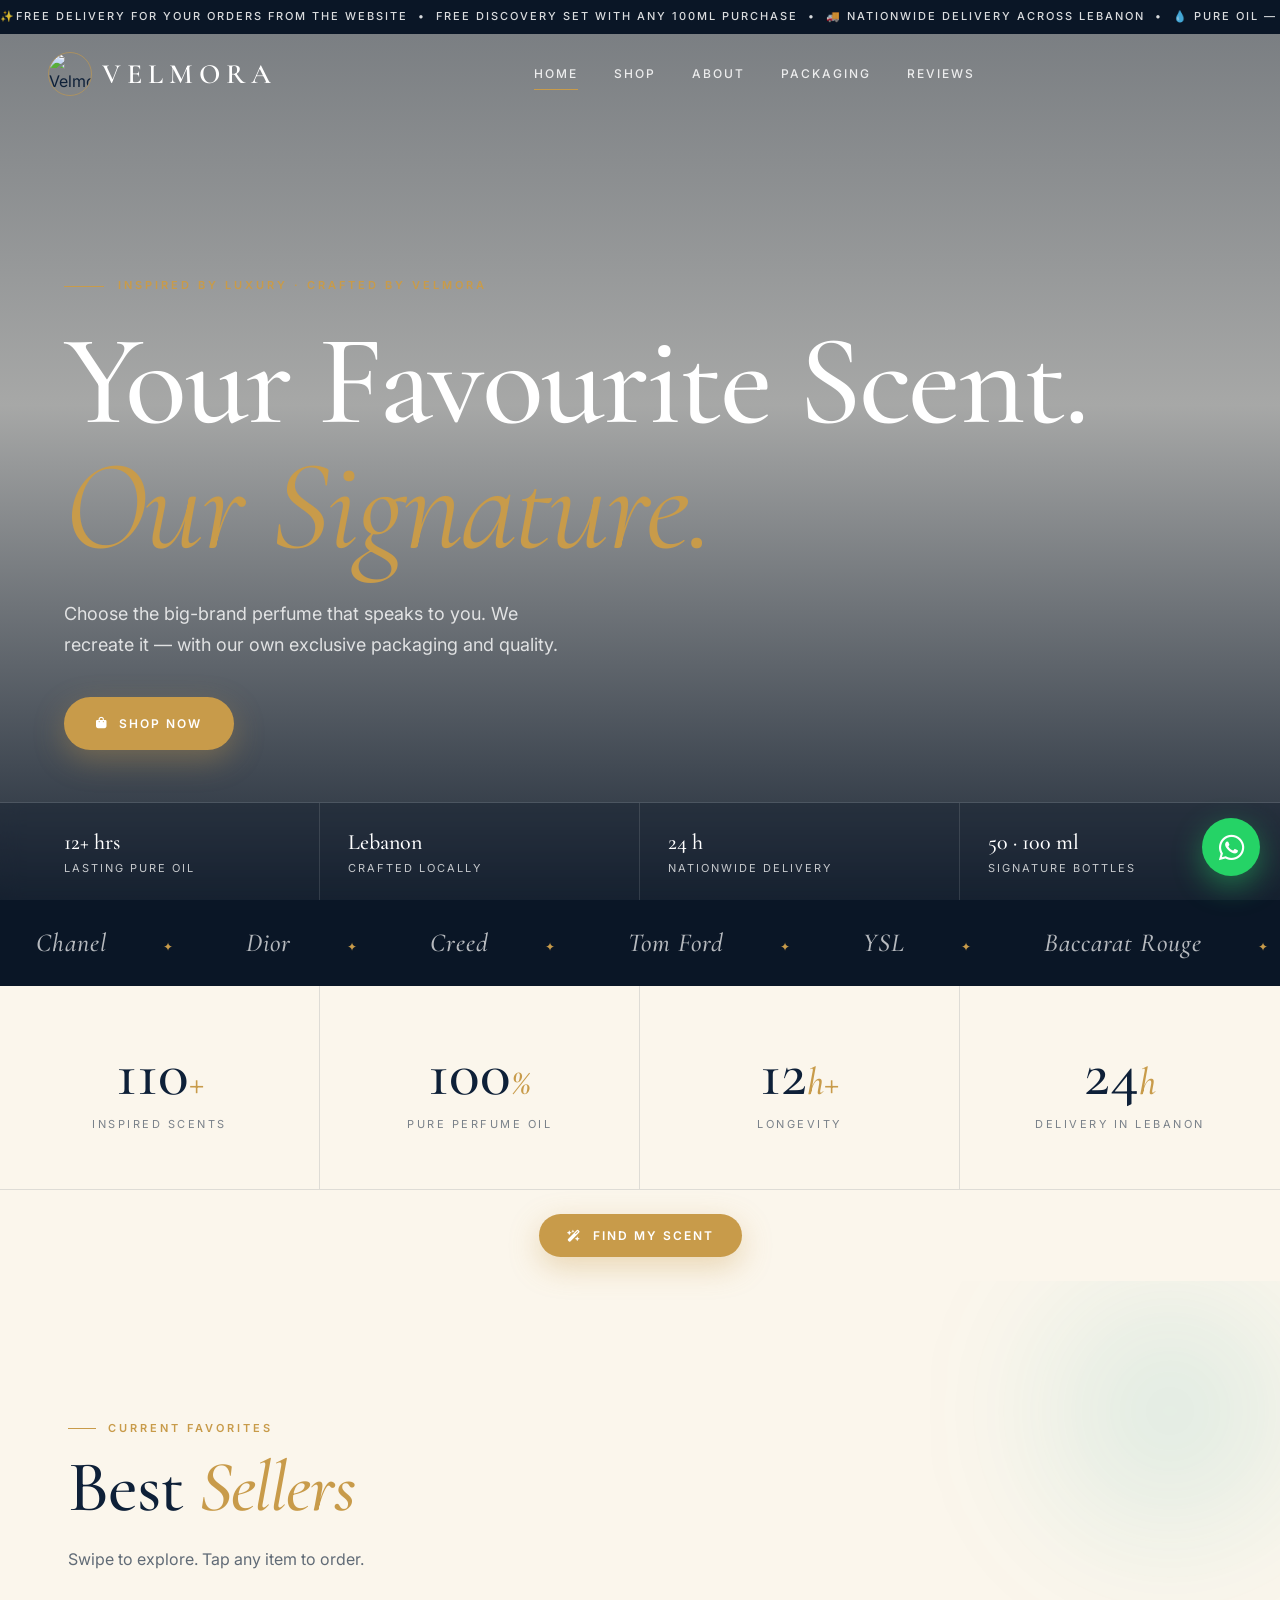
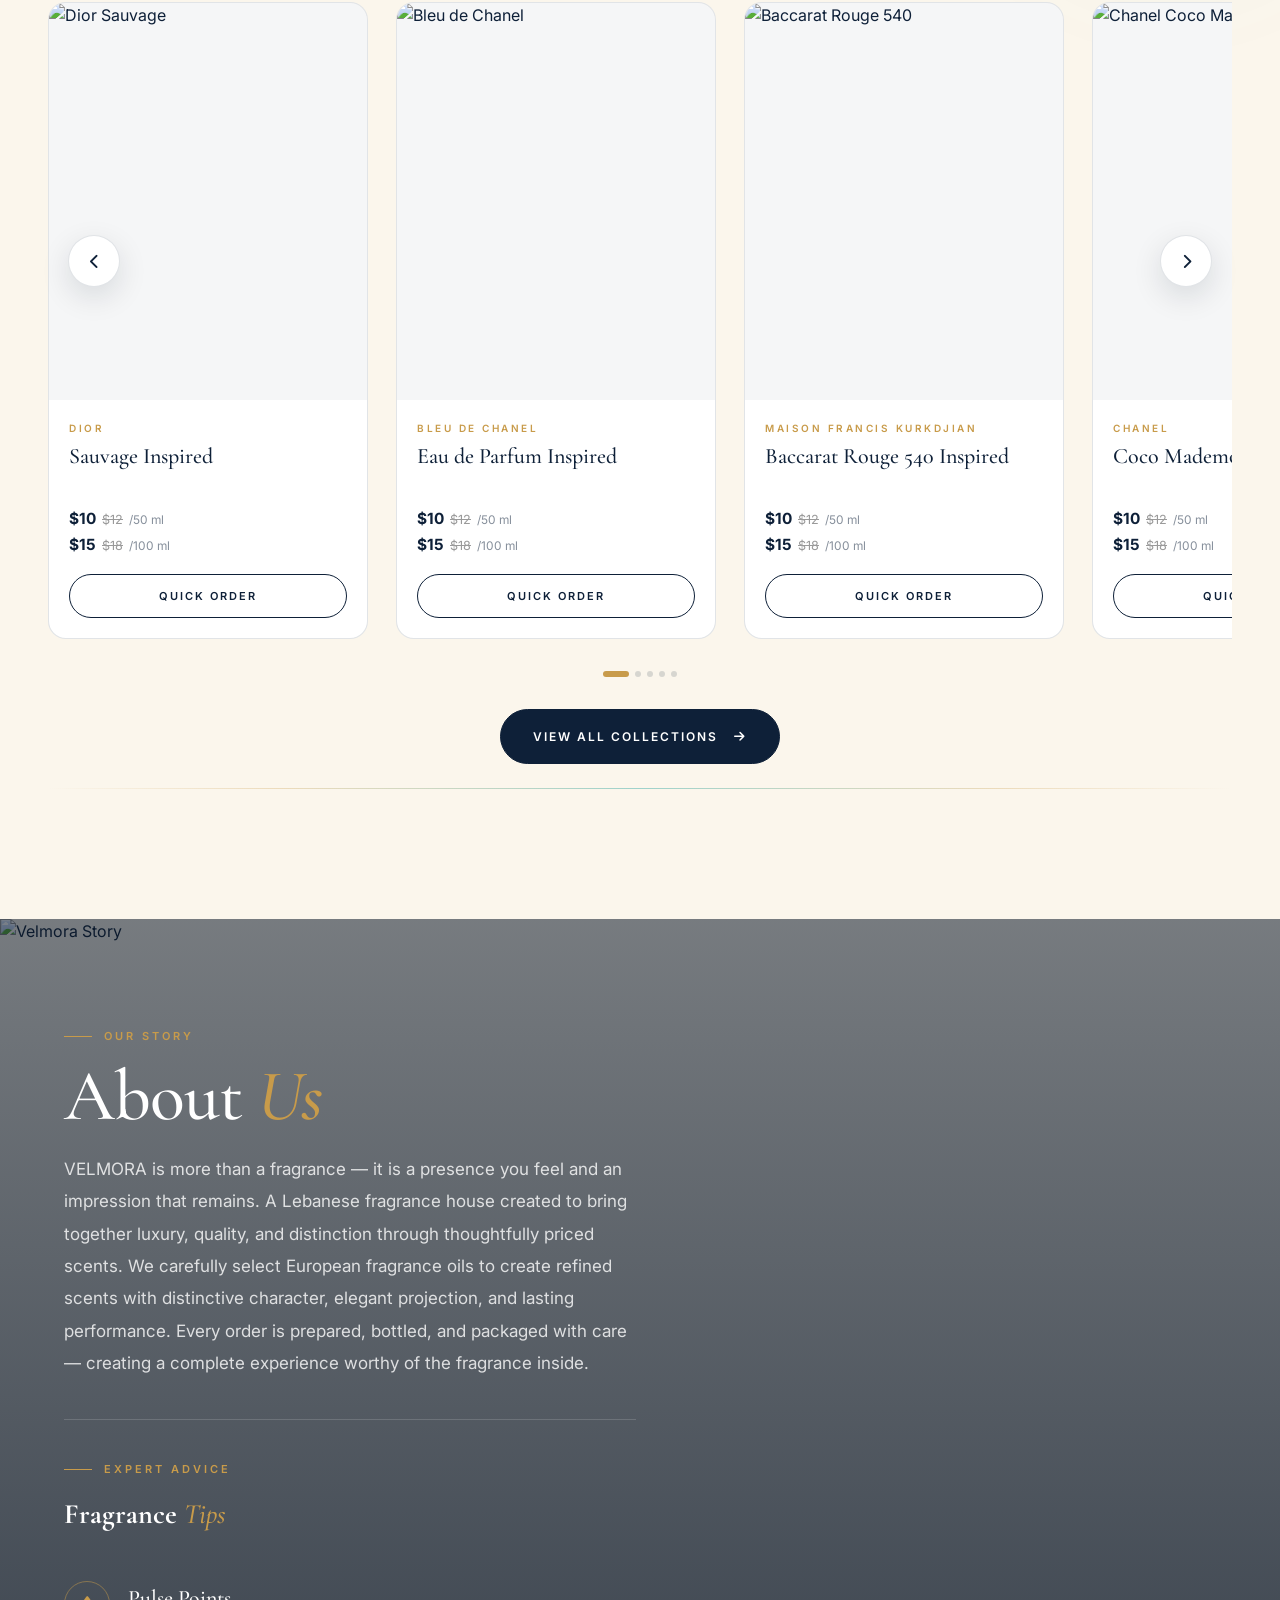
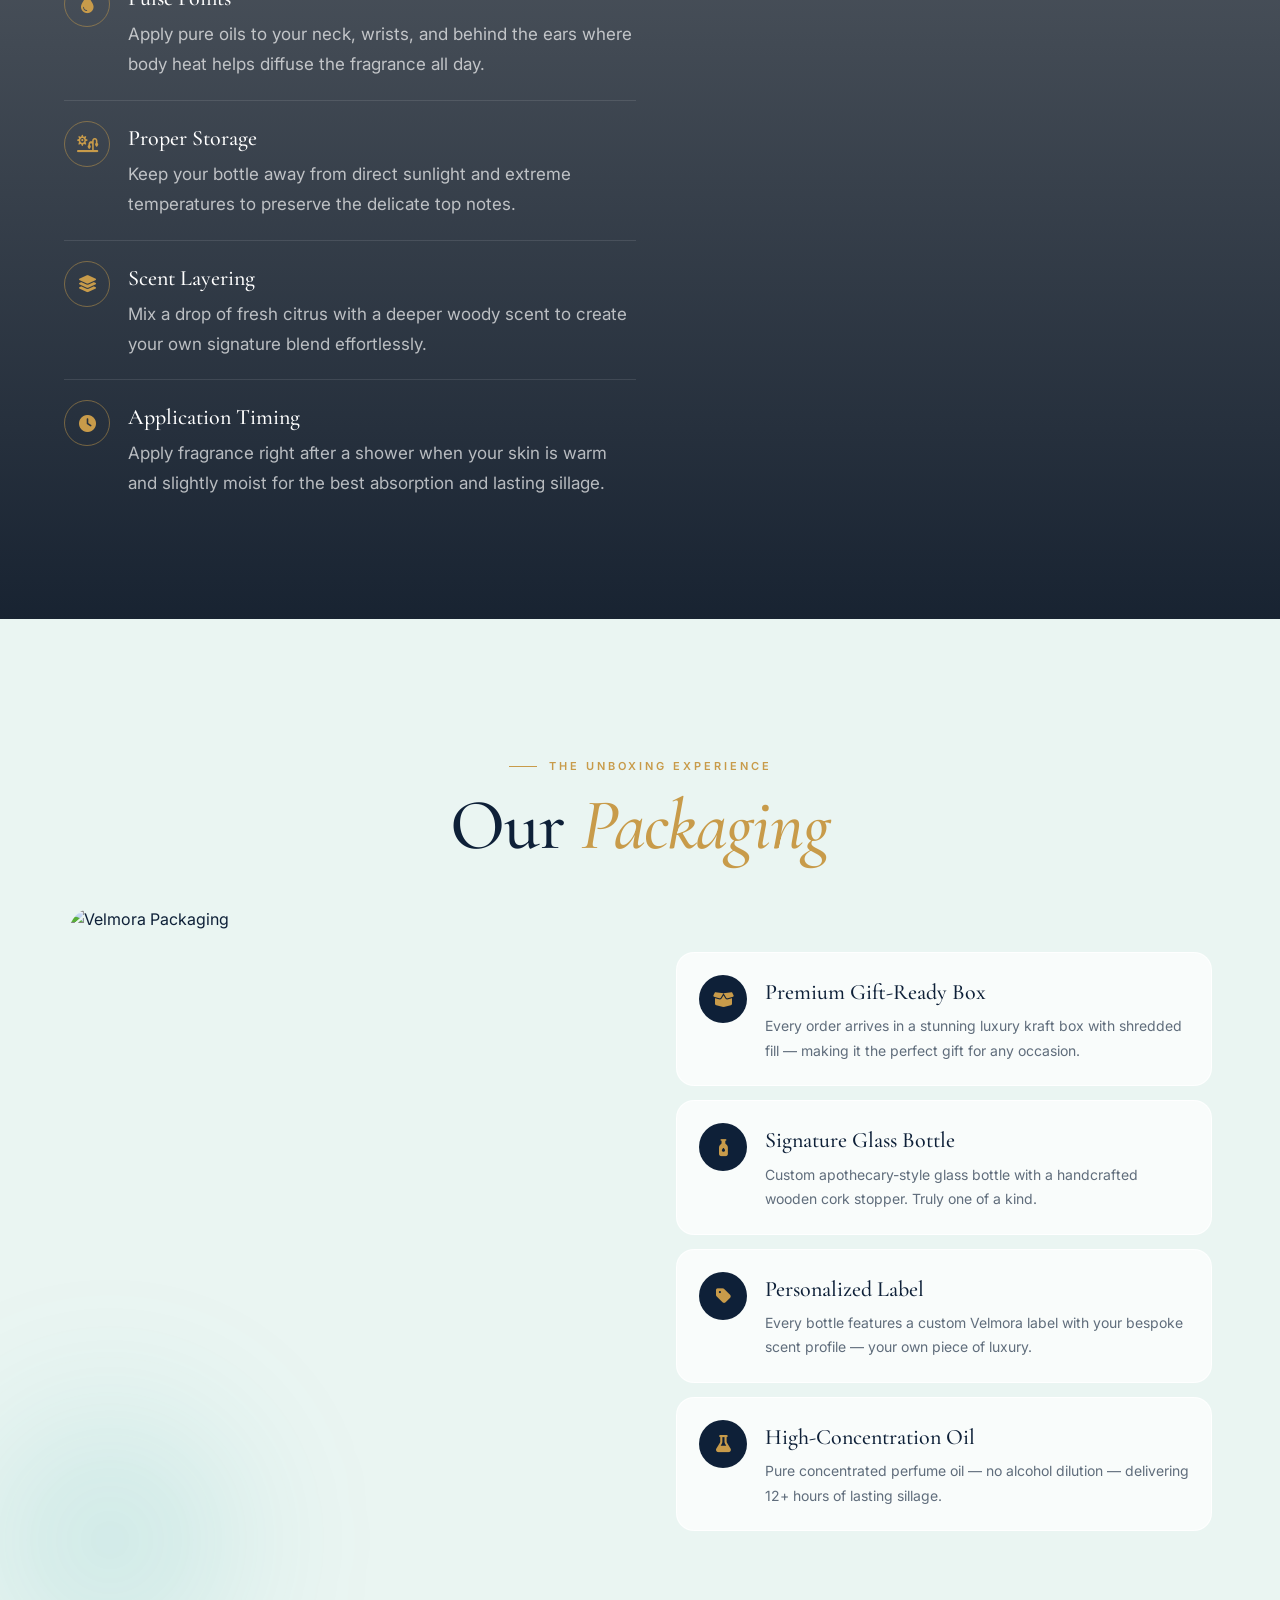
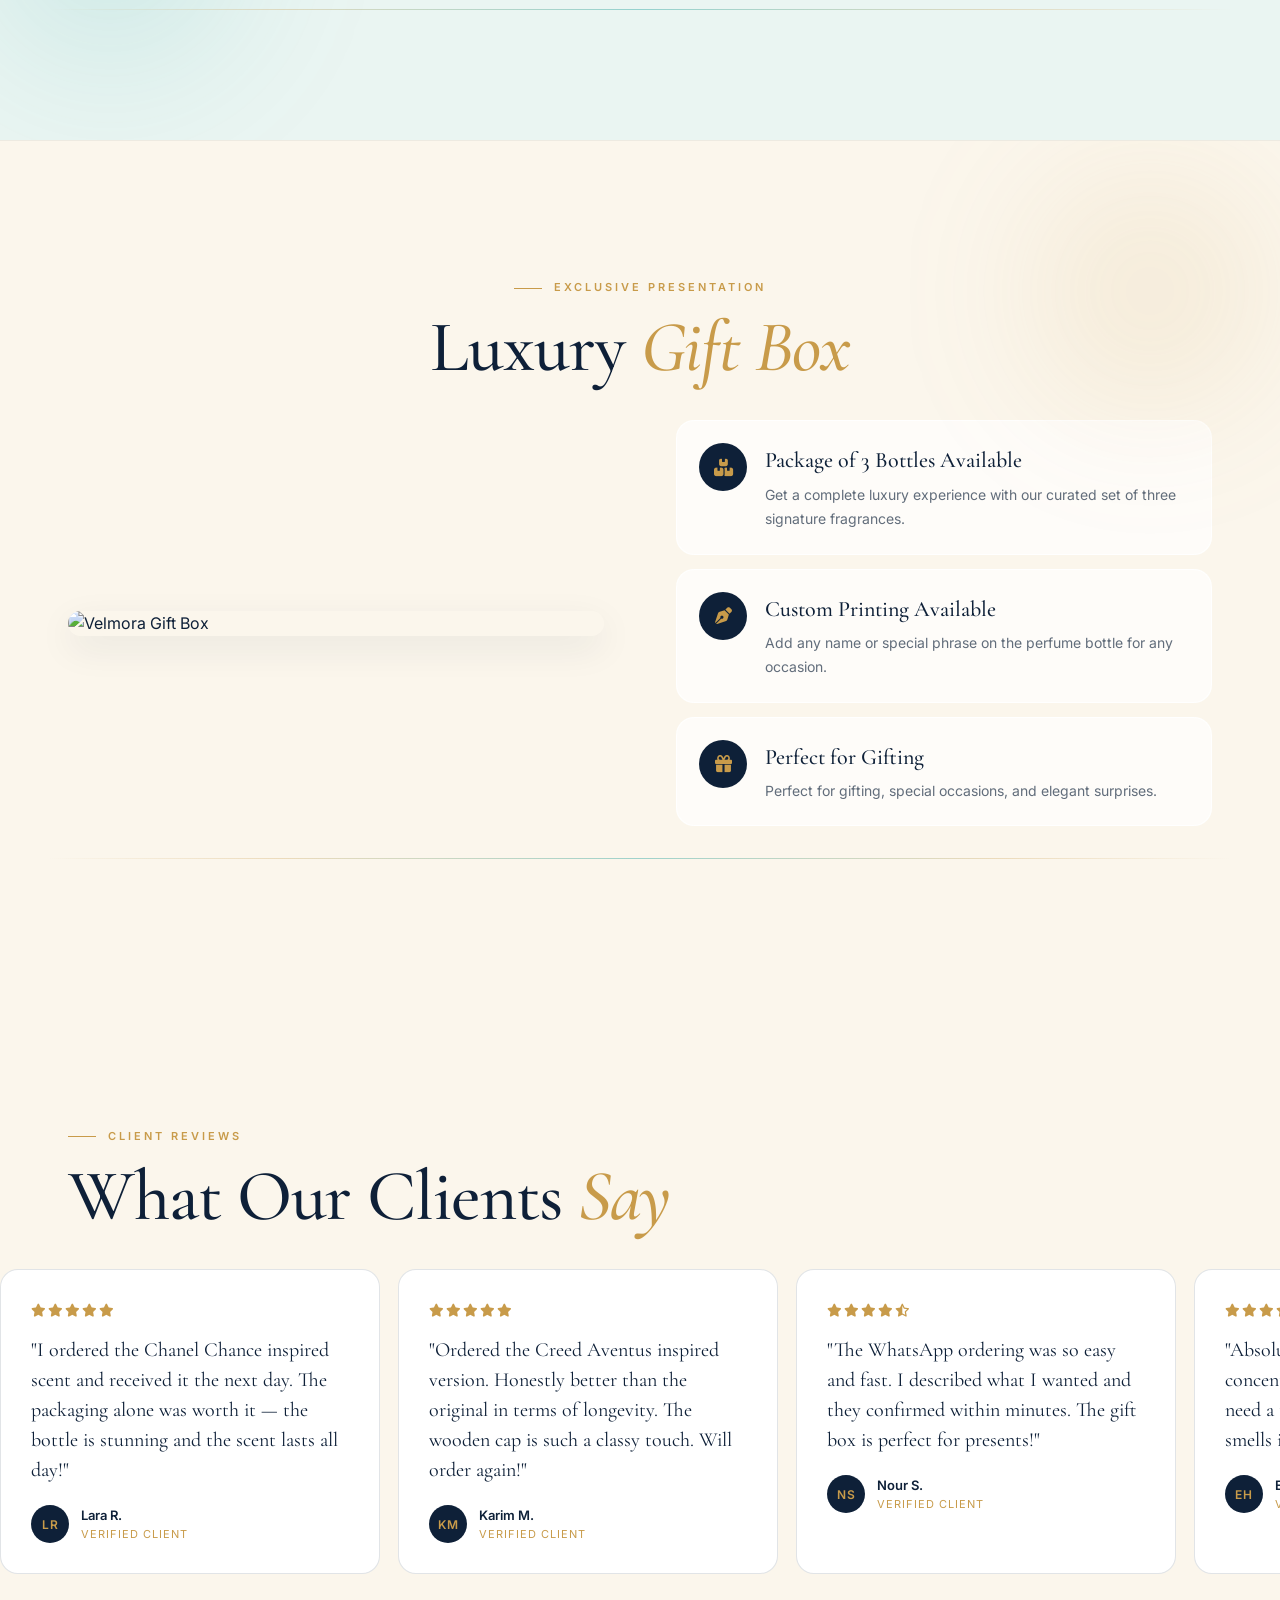
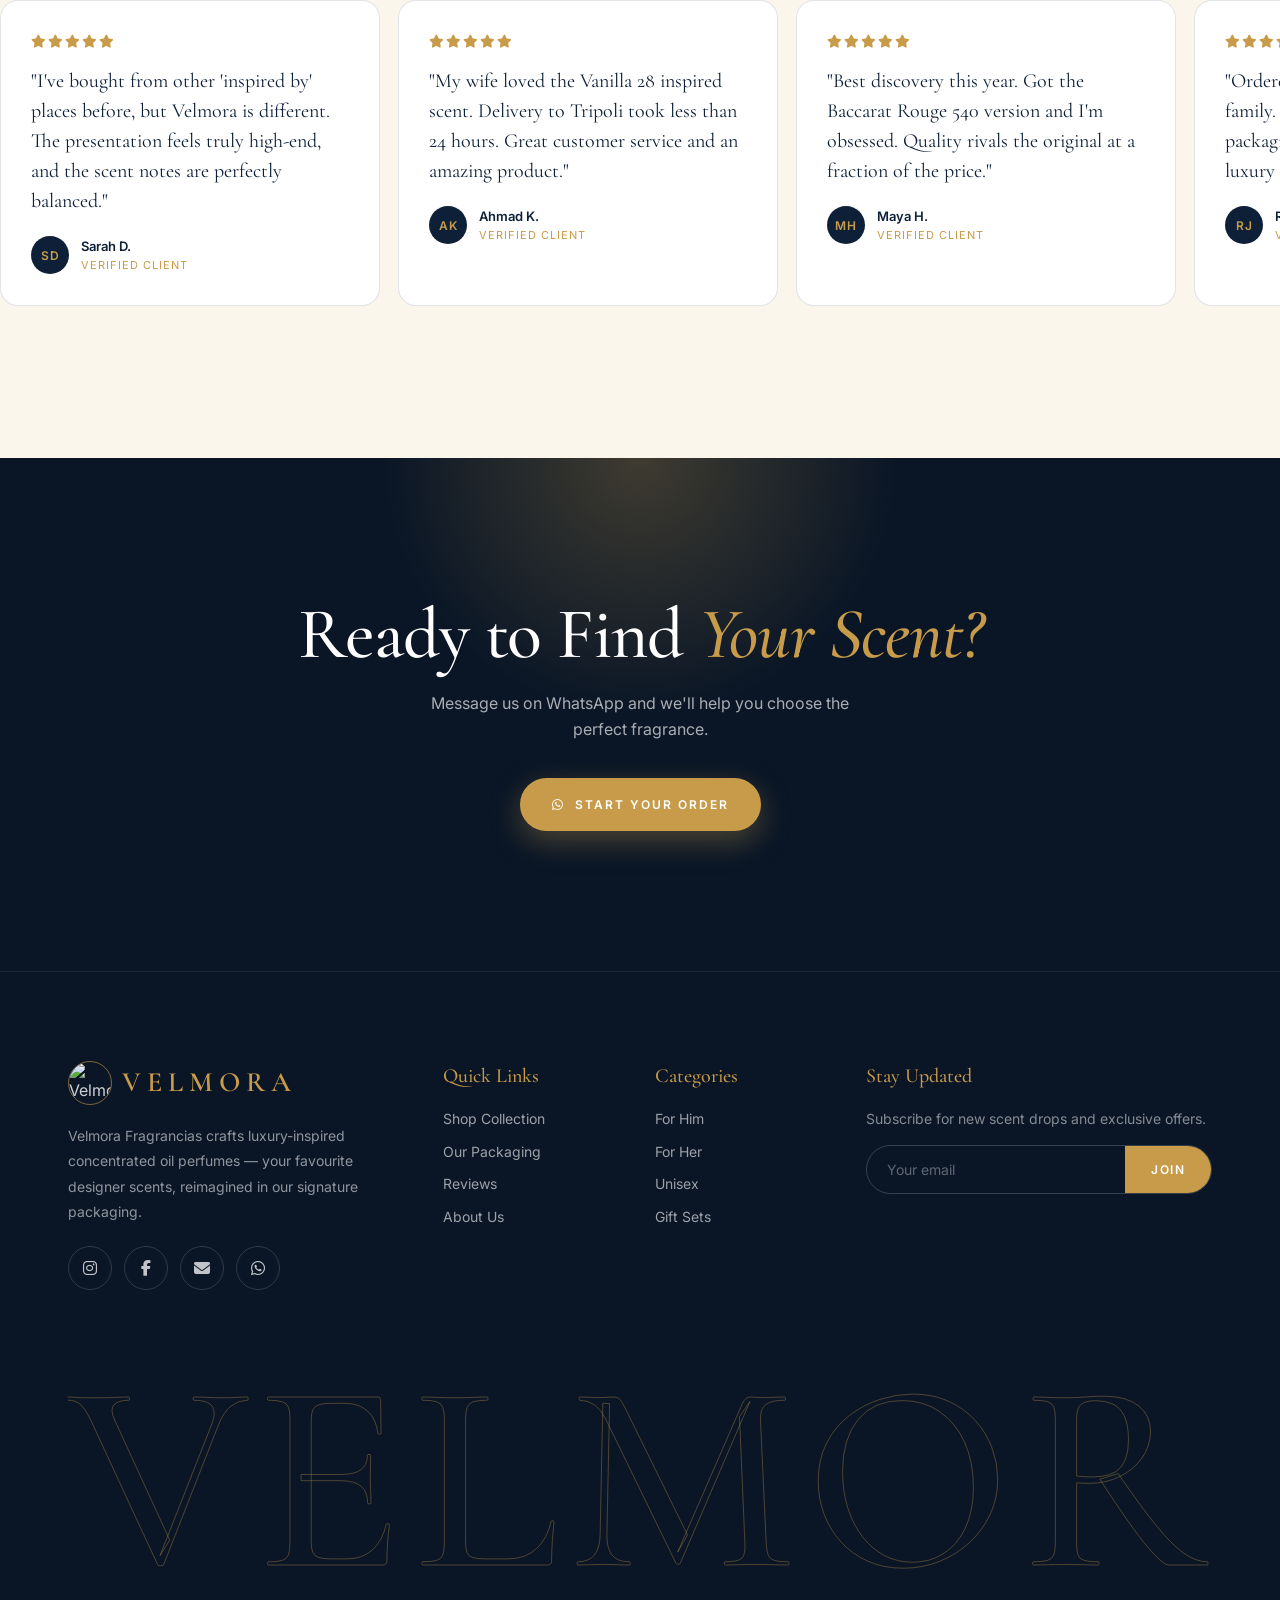
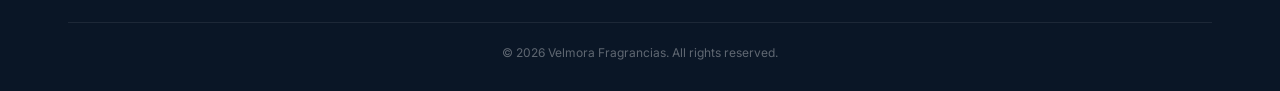
==== commit 439d4943: "Agency-style redesign (editorial hero, reveal motion, stats strip, bento packaging, wordmark footer)" ====
--- a/velmora-frangnansiasi/index.html
+++ b/velmora-frangnansiasi/index.html
@@ -81,7 +81,7 @@
         <div class="hero-overlay"></div>
         <div class="hero-content">
             <div class="hero-eyebrow">Inspired by Luxury · Crafted by Velmora</div>
-            <h1 class="hero-title">Your Favourite Scent.<br><em>Our Signature.</em></h1>
+            <h1 class="hero-title">Your Favourite Scent. <em>Our Signature.</em></h1>
             <p class="hero-sub">
                 Choose the big-brand perfume that speaks to you. We recreate it — with our own exclusive packaging and quality.
             </p>
@@ -91,7 +91,12 @@
                 </a>
             </div>
         </div>
-        <div class="scroll-hint"><i class="fa-solid fa-chevron-down"></i></div>
+        <div class="hero-meta">
+            <div><strong>12+ hrs</strong>Lasting pure oil</div>
+            <div><strong>Lebanon</strong>Crafted locally</div>
+            <div><strong>24 h</strong>Nationwide delivery</div>
+            <div><strong>50 · 100 ml</strong>Signature bottles</div>
+        </div>
     </section>
 
     <!-- ═══════════ BRAND MARQUEE ═══════════ -->
@@ -99,6 +104,16 @@
         <div class="brand-strip-inner" id="brandStrip"></div>
     </div>
      
+    <!-- ═══════════ STATS ═══════════ -->
+    <section class="stats-strip">
+        <div class="stats-grid">
+            <div class="stat reveal"><div class="stat-num">110<em>+</em></div><div class="stat-label">Inspired scents</div></div>
+            <div class="stat reveal" style="--d:.1s"><div class="stat-num">100<em>%</em></div><div class="stat-label">Pure perfume oil</div></div>
+            <div class="stat reveal" style="--d:.2s"><div class="stat-num">12<em>h+</em></div><div class="stat-label">Longevity</div></div>
+            <div class="stat reveal" style="--d:.3s"><div class="stat-num">24<em>h</em></div><div class="stat-label">Delivery in Lebanon</div></div>
+        </div>
+    </section>
+
     <!-- ═══════════ QUIZ BUTTON + POPUP MODAL ═══════════ -->
 <!-- Paste this whole block anywhere in your <body> -->
 
@@ -397,7 +412,7 @@
     <!-- ═══════════ BEST SELLERS ═══════════ -->
     <section id="bestsellers" class="section-padding" style="position: relative; overflow: hidden;">
         <div class="accent-mist accent-mist--turquoise" style="top: -40px; right: -60px; width: 340px; height: 340px;"></div>
-        <div class="container">
+        <div class="container reveal">
             <div class="section-badge">Current Favorites</div>
             <h2 class="section-title">Best <em>Sellers</em></h2>
             <p class="section-sub" style="margin-bottom: 28px;">Swipe to explore. Tap any item to order.</p>
@@ -536,7 +551,7 @@
             <img src="photo/about-us.jpg" alt="Velmora Story">
         </picture>
         <div class="about-overlay"></div>
-        <div class="about-content" style="max-width: 700px;">
+        <div class="about-content reveal" style="max-width: 700px;">
             <div class="section-badge">Our Story</div>
             <h2 class="section-title">About <em>Us</em></h2>
             <p style="margin-bottom: 40px;">
@@ -582,7 +597,7 @@
     <section id="packaging" class="packaging-section section-padding" style="position: relative; overflow: hidden;">
         <div class="accent-mist accent-mist--turquoise" style="bottom: 10px; left: -80px; width: 380px; height: 380px;"></div>
         <div class="container">
-            <div class="unboxing-experience">
+            <div class="unboxing-experience reveal">
                 <div class="section-badge">The Unboxing Experience</div>
                 <h2 class="section-title">Our <em>Packaging</em></h2>
             </div>
@@ -591,28 +606,28 @@
                     <img src="photo/the-package.jpeg" alt="Velmora Packaging" class="packaging-img">
                 </div>
                 <div>
-                    <div class="pkg-feature">
+                    <div class="pkg-feature reveal">
                         <div class="pkg-icon"><i class="fa-solid fa-box-open"></i></div>
                         <div>
                             <h4>Premium Gift-Ready Box</h4>
                             <p>Every order arrives in a stunning luxury kraft box with shredded fill — making it the perfect gift for any occasion.</p>
                         </div>
                     </div>
-                    <div class="pkg-feature">
+                    <div class="pkg-feature reveal">
                         <div class="pkg-icon"><i class="fa-solid fa-bottle-droplet"></i></div>
                         <div>
                             <h4>Signature Glass Bottle</h4>
                             <p>Custom apothecary-style glass bottle with a handcrafted wooden cork stopper. Truly one of a kind.</p>
                         </div>
                     </div>
-                    <div class="pkg-feature">
+                    <div class="pkg-feature reveal">
                         <div class="pkg-icon"><i class="fa-solid fa-tag"></i></div>
                         <div>
                             <h4>Personalized Label</h4>
                             <p>Every bottle features a custom Velmora label with your bespoke scent profile — your own piece of luxury.</p>
                         </div>
                     </div>
-                    <div class="pkg-feature">
+                    <div class="pkg-feature reveal">
                         <div class="pkg-icon"><i class="fa-solid fa-flask"></i></div>
                         <div>
                             <h4>High-Concentration Oil</h4>
@@ -640,21 +655,21 @@
                     </div>
                 </div>
                 <div>
-                    <div class="pkg-feature">
+                    <div class="pkg-feature reveal">
                         <div class="pkg-icon"><i class="fa-solid fa-boxes-stacked"></i></div>
                         <div>
                             <h4>Package of 3 Bottles Available</h4>
                             <p>Get a complete luxury experience with our curated set of three signature fragrances.</p>
                         </div>
                     </div>
-                    <div class="pkg-feature">
+                    <div class="pkg-feature reveal">
                         <div class="pkg-icon"><i class="fa-solid fa-pen-nib"></i></div>
                         <div>
                             <h4>Custom Printing Available</h4>
                             <p>Add any name or special phrase on the perfume bottle for any occasion.</p>
                         </div>
                     </div>
-                    <div class="pkg-feature">
+                    <div class="pkg-feature reveal">
                         <div class="pkg-icon"><i class="fa-solid fa-gift"></i></div>
                         <div>
                             <h4>Perfect for Gifting</h4>
@@ -669,7 +684,7 @@
 
     <!-- ═══════════ REVIEWS ═══════════ -->
     <section id="reviews" class="reviews-section section-padding">
-        <div class="container" style="margin-bottom: 32px;">
+        <div class="container reveal" style="margin-bottom: 32px;">
             <div class="section-badge">Client Reviews</div>
             <h2 class="section-title">What Our Clients <em>Say</em></h2>
         </div>
@@ -752,7 +767,7 @@
     </section>
 
     <!-- ═══════════ CTA BANNER ═══════════ -->
-    <section class="cta-banner">
+    <section class="cta-banner reveal">
         <h2 class="section-title">Ready to Find <em>Your Scent?</em></h2>
         <p>Message us on WhatsApp and we'll help you choose the perfect fragrance.</p>
         <a href="https://wa.me/96181772615" class="btn-primary btn-primary--gold">
@@ -809,6 +824,8 @@
                 </div>
             </div>
 
+            <div class="footer-wordmark" aria-hidden="true">VELMORA</div>
+
             <div class="footer-bottom">
                 <p>&copy; 2026 Velmora Fragrancias. All rights reserved.</p>
             </div>
--- a/velmora-frangnansiasi/index.css
+++ b/velmora-frangnansiasi/index.css
@@ -1,57 +1,77 @@
 /* ═══════════════════════════════════════════════
-   VELMORA FRAGRANCIAS — Mobile-First Design System
+   VELMORA FRAGRANCIAS — Editorial Design System
+   Mobile-first · fluid type · motion-aware
    ═══════════════════════════════════════════════ */
 
 /* ── Design Tokens ── */
 :root {
-  --warm-ivory: #FFF9F0;
-  --aqua-mist: #E8F7F5;
+  --warm-ivory: #FBF6EC;
+  --aqua-mist: #EAF5F2;
   --pure-white: #FFFFFF;
   --turquoise: #159D9A;
   --champagne-gold: #C89B4A;
-  --velmora-navy: #11263F;
-  --max-w: 1200px;
-  --r-sm: 8px;
-  --r-md: 16px;
-  --r-lg: 24px;
+  --gold-deep: #A77A2B;
+  --velmora-navy: #0E2038;
+  --ink: #0A1626;
+  --line: rgba(14,32,56,0.12);
+  --max-w: 1280px;
+  --r-sm: 10px;
+  --r-md: 18px;
+  --r-lg: 28px;
+  --ease: cubic-bezier(0.22, 1, 0.36, 1);
+  --serif: 'Cormorant Garamond', 'Times New Roman', serif;
+  --sans: 'Inter', 'Outfit', system-ui, sans-serif;
 }
 
 /* ── Reset & Base ── */
 *, *::before, *::after { box-sizing: border-box; margin: 0; padding: 0; }
 html { scroll-behavior: smooth; -webkit-tap-highlight-color: transparent; }
 body {
-  font-family: 'Inter', 'Outfit', sans-serif;
+  font-family: var(--sans);
   background: var(--warm-ivory);
   color: var(--velmora-navy);
   line-height: 1.6;
   overflow-x: hidden;
   -webkit-font-smoothing: antialiased;
+  text-rendering: optimizeLegibility;
 }
 a { color: inherit; text-decoration: none; }
-button { font-family: inherit; cursor: pointer; border: none; background: none; }
+button { font-family: inherit; cursor: pointer; border: none; background: none; color: inherit; }
 img { display: block; max-width: 100%; height: auto; }
-em { font-style: italic; color: var(--champagne-gold); }
+em { font-style: italic; color: var(--champagne-gold); font-weight: 500; }
+:focus-visible { outline: 2px solid var(--champagne-gold); outline-offset: 3px; border-radius: 4px; }
+::selection { background: var(--champagne-gold); color: #fff; }
 
 /* ── Utility ── */
 .container { max-width: var(--max-w); margin: 0 auto; padding: 0 20px; }
 
-/* ══════════════════════════════
-   HEADER — Compact Mobile Bar
+/* ── Scroll reveal (only when JS is running) ── */
+.js .reveal {
+  opacity: 0; transform: translateY(32px);
+  transition: opacity 0.9s var(--ease), transform 0.9s var(--ease);
+  transition-delay: var(--d, 0s);
+}
+.js .reveal.in { opacity: 1; transform: none; }
+
+/* ══════════════════════════════
+   HEADER — transparent over hero, solid on scroll
    ══════════════════════════════ */
 .header {
   position: fixed; top: 0; left: 0; right: 0; z-index: 1000;
-  background: rgba(255,249,240,0.92);
-  backdrop-filter: blur(20px); -webkit-backdrop-filter: blur(20px);
-  border-bottom: 1px solid rgba(17,38,63,0.06);
-  transition: box-shadow 0.3s;
-}
-.header.scrolled { box-shadow: 0 4px 20px rgba(0,0,0,0.08); }
+  transition: background 0.4s var(--ease), box-shadow 0.4s, backdrop-filter 0.4s;
+  background: transparent;
+}
+.header.scrolled, .header.header--solid {
+  background: rgba(251,246,236,0.88);
+  backdrop-filter: blur(22px) saturate(1.4); -webkit-backdrop-filter: blur(22px) saturate(1.4);
+  box-shadow: 0 1px 0 var(--line);
+}
 .ticker-ribbon {
-  background: var(--velmora-navy);
-  color: rgba(255,255,255,0.9);
+  background: var(--ink);
+  color: rgba(255,255,255,0.85);
   font-size: 11px; font-weight: 500;
-  letter-spacing: 1.5px; text-transform: uppercase;
-  padding: 7px 0; text-align: center;
+  letter-spacing: 2px; text-transform: uppercase;
+  padding: 8px 0; text-align: center;
   white-space: nowrap; overflow: hidden;
 }
 .ticker-track { display: inline-flex; animation: ticker-scroll 40s linear infinite; }
@@ -59,229 +79,243 @@
 @keyframes ticker-scroll { 0% { transform: translateX(0); } 100% { transform: translateX(-50%); } }
 .header-inner {
   display: flex; align-items: center; justify-content: space-between;
-  padding: 12px 16px;
-}
-.logo-wrap { display: flex; align-items: center; gap: 8px; }
-.logo-img { height: 36px; width: 36px; border-radius: 8px; object-fit: cover; }
+  padding: 14px 20px; max-width: 1600px; margin: 0 auto;
+}
+.logo-wrap { display: flex; align-items: center; gap: 10px; }
+.logo-img { height: 38px; width: 38px; border-radius: 50%; object-fit: cover; border: 1px solid rgba(200,155,74,0.6); }
 .logo-text {
-  font-family: 'Cormorant Garamond', serif;
-  font-size: 22px; font-weight: 700;
-  letter-spacing: 3px; color: var(--velmora-navy);
+  font-family: var(--serif);
+  font-size: 24px; font-weight: 600;
+  letter-spacing: 6px; color: var(--velmora-navy);
+  transition: color 0.4s;
 }
 .nav { display: none; }
 .header-right { display: flex; align-items: center; gap: 8px; }
 .icon-btn {
-  width: 40px; height: 40px; border-radius: 50%;
+  width: 42px; height: 42px; border-radius: 50%;
   display: flex; align-items: center; justify-content: center;
-  color: var(--velmora-navy); font-size: 18px;
-  background: rgba(17,38,63,0.05);
-  transition: background 0.2s;
-}
-.icon-btn:active { background: rgba(17,38,63,0.12); }
+  color: var(--velmora-navy); font-size: 17px;
+  border: 1px solid var(--line);
+  transition: background 0.25s, color 0.4s, border-color 0.4s;
+}
+.icon-btn:active { background: rgba(14,32,56,0.1); }
+/* light header state over the dark hero */
+.header:not(.scrolled):not(.header--solid) .logo-text,
+.header:not(.scrolled):not(.header--solid) .icon-btn { color: #fff; }
+.header:not(.scrolled):not(.header--solid) .icon-btn { border-color: rgba(255,255,255,0.35); }
 
 /* ── Mobile Drawer ── */
 .mobile-drawer-overlay {
-  position: fixed; inset: 0; background: rgba(0,0,0,0.4);
+  position: fixed; inset: 0; background: rgba(10,22,38,0.55);
+  backdrop-filter: blur(4px);
   z-index: 1500; opacity: 0; pointer-events: none;
-  transition: opacity 0.3s;
+  transition: opacity 0.35s;
 }
 .mobile-drawer-overlay.show { opacity: 1; pointer-events: auto; }
 .mobile-drawer {
-  position: fixed; top: 0; right: -100%; width: 85%; max-width: 340px;
-  height: 100vh; background: var(--velmora-navy); z-index: 2000;
+  position: fixed; top: 0; right: -100%; width: 88%; max-width: 380px;
+  height: 100vh; height: 100dvh; background: var(--ink); z-index: 2000;
   display: flex; flex-direction: column;
-  transition: right 0.35s cubic-bezier(0.4, 0, 0.2, 1);
+  transition: right 0.5s var(--ease);
   overflow-y: auto;
 }
 .mobile-drawer.open { right: 0; }
 .drawer-header {
   display: flex; align-items: center; justify-content: space-between;
-  padding: 20px 24px; border-bottom: 1px solid rgba(255,255,255,0.08);
-}
-.drawer-logo {
-  font-family: 'Cormorant Garamond', serif;
-  font-size: 24px; font-weight: 700;
-  color: var(--champagne-gold); letter-spacing: 3px;
-}
+  padding: 22px 28px; border-bottom: 1px solid rgba(255,255,255,0.08);
+}
+.drawer-logo { font-family: var(--serif); font-size: 24px; font-weight: 600; color: var(--champagne-gold); letter-spacing: 6px; }
 .drawer-close {
-  width: 36px; height: 36px; border-radius: 50%;
-  background: rgba(255,255,255,0.08); color: white;
-  display: flex; align-items: center; justify-content: center;
-  font-size: 18px;
-}
-.drawer-nav { padding: 16px 0; flex: 1; }
+  width: 38px; height: 38px; border-radius: 50%;
+  border: 1px solid rgba(255,255,255,0.2); color: white;
+  display: flex; align-items: center; justify-content: center; font-size: 16px;
+}
+.drawer-nav { padding: 12px 0; flex: 1; }
 .drawer-nav-link {
-  display: flex; align-items: center; gap: 16px;
-  padding: 16px 24px; color: rgba(255,255,255,0.85);
-  font-size: 15px; font-weight: 500;
-  transition: background 0.2s;
-}
-.drawer-nav-link:active { background: rgba(255,255,255,0.06); }
-.drawer-nav-link i { width: 20px; text-align: center; color: var(--champagne-gold); }
-.drawer-footer { padding: 20px 24px; border-top: 1px solid rgba(255,255,255,0.08); }
-.drawer-social { display: flex; gap: 20px; justify-content: center; }
-.drawer-social a { color: rgba(255,255,255,0.6); font-size: 20px; }
-
-/* ══════════════════════════════
-   HERO — Full-Bleed Mobile
+  display: flex; align-items: center; gap: 18px;
+  padding: 18px 28px; color: rgba(255,255,255,0.88);
+  font-family: var(--serif); font-size: 26px; font-weight: 500;
+  border-bottom: 1px solid rgba(255,255,255,0.05);
+  transition: background 0.2s, padding-left 0.3s var(--ease), color 0.2s;
+}
+.drawer-nav-link:hover, .drawer-nav-link:active { background: rgba(255,255,255,0.04); padding-left: 36px; color: var(--champagne-gold); }
+.drawer-nav-link i { width: 20px; text-align: center; color: var(--champagne-gold); font-size: 15px; }
+.drawer-footer { padding: 24px 28px; border-top: 1px solid rgba(255,255,255,0.08); }
+.drawer-social { display: flex; gap: 22px; justify-content: center; }
+.drawer-social a { color: rgba(255,255,255,0.6); font-size: 20px; transition: color 0.2s; }
+.drawer-social a:hover { color: var(--champagne-gold); }
+
+/* ══════════════════════════════
+   BUTTONS
+   ══════════════════════════════ */
+.btn-primary {
+  display: inline-flex; align-items: center; justify-content: center; gap: 10px;
+  padding: 17px 32px; border-radius: 50px;
+  font-size: 12px; font-weight: 600;
+  text-transform: uppercase; letter-spacing: 2px;
+  transition: transform 0.3s var(--ease), box-shadow 0.3s, background 0.3s, color 0.3s;
+}
+.btn-primary:hover { transform: translateY(-2px); }
+.btn-primary:active { transform: scale(0.97); }
+.btn-primary--gold {
+  background: var(--champagne-gold); color: #fff;
+  box-shadow: 0 10px 30px rgba(200,155,74,0.35);
+}
+.btn-primary--gold:hover { background: var(--gold-deep); }
+.btn-primary--navy {
+  background: var(--velmora-navy); color: #fff;
+  border: 1px solid var(--velmora-navy);
+}
+.btn-primary--navy:hover, .btn-primary--navy:active {
+  background: var(--champagne-gold); border-color: var(--champagne-gold);
+  box-shadow: 0 10px 30px rgba(200,155,74,0.4);
+}
+.btn-primary--outline { background: transparent; border: 1.5px solid #fff; color: #fff; }
+
+/* ══════════════════════════════
+   HERO — cinematic, left-aligned
    ══════════════════════════════ */
 .hero {
   position: relative;
-  min-height: 100vh; min-height: 100dvh;
-  display: flex; align-items: center; justify-content: center;
-  text-align: center; overflow: hidden;
-}
-.hero-bg {
-  position: absolute; inset: 0; z-index: 0;
-}
-.hero-bg-desktop {
+  min-height: 100vh; min-height: 100svh;
+  display: flex; align-items: flex-end;
+  overflow: hidden; color: #fff;
+}
+.hero-bg { position: absolute; inset: 0; z-index: 0; }
+.hero-bg img {
   width: 100%; height: 100%; object-fit: cover;
-  display: none;
-}
-.hero-bg-mobile {
-  width: 100%; height: 100%; object-fit: cover;
-}
+  animation: hero-zoom 18s ease-out forwards;
+}
+.hero-bg-desktop { display: none; }
+@keyframes hero-zoom { from { transform: scale(1.12); } to { transform: scale(1); } }
 .hero-overlay {
-  position: absolute; inset: 0;
-  background: linear-gradient(
-    to bottom,
-    rgba(17,38,63,0.35) 0%,
-    rgba(17,38,63,0.65) 100%
-  );
-  z-index: 1;
+  position: absolute; inset: 0; z-index: 1;
+  background:
+    linear-gradient(to top, rgba(10,22,38,0.92) 0%, rgba(10,22,38,0.35) 55%, rgba(10,22,38,0.55) 100%);
 }
 .hero-content {
   position: relative; z-index: 2;
-  padding: 0 24px; padding-top: 120px;
-  max-width: 560px;
+  width: 100%; max-width: var(--max-w); margin: 0 auto;
+  padding: 140px 24px 120px;
 }
 .hero-eyebrow {
-  font-size: 11px; letter-spacing: 2.5px; text-transform: uppercase;
+  display: inline-flex; align-items: center; gap: 14px;
+  font-size: 11px; letter-spacing: 3px; text-transform: uppercase;
   color: var(--champagne-gold); font-weight: 600;
-  margin-bottom: 16px;
-  text-shadow: 0 2px 6px rgba(0,0,0,0.8);
-}
+  margin-bottom: 24px;
+}
+.hero-eyebrow::before { content: ''; width: 40px; height: 1px; background: var(--champagne-gold); }
 .hero-title {
-  font-family: 'Cormorant Garamond', serif;
-  font-size: 40px; line-height: 1.15;
-  font-weight: 600; color: #FFFFFF;
-  margin-bottom: 16px;
-  text-shadow: 0 2px 12px rgba(0,0,0,0.85), 0 0 20px rgba(0,0,0,0.6);
-}
+  font-family: var(--serif);
+  font-size: clamp(46px, 12vw, 128px);
+  line-height: 0.98; letter-spacing: -0.02em;
+  font-weight: 500; color: #fff;
+  margin-bottom: 28px;
+}
+.hero-title em { display: block; font-weight: 400; }
 .hero-sub {
-  font-size: 15px; line-height: 1.7;
-  color: rgba(255,255,255,0.92); margin-bottom: 32px;
-  text-shadow: 0 2px 8px rgba(0,0,0,0.85);
-}
-.hero-cta-group { display: flex; flex-direction: column; gap: 12px; }
-.btn-primary {
-  display: inline-flex; align-items: center; justify-content: center; gap: 10px;
-  padding: 16px 28px; border-radius: 50px;
-  font-size: 14px; font-weight: 600;
-  text-transform: uppercase; letter-spacing: 1px;
-  transition: transform 0.2s, box-shadow 0.2s;
-}
-.btn-primary:active { transform: scale(0.97); }
-.btn-primary--gold {
-  background: var(--champagne-gold); color: white;
-  box-shadow: 0 6px 24px rgba(200,155,74,0.35);
-}
-.btn-primary--navy {
-  background: var(--velmora-navy); color: #FFFFFF;
-  border: 1px solid var(--velmora-navy);
-  box-shadow: 0 6px 20px rgba(17,38,63,0.25);
-  transition: all 0.25s ease;
-}
-.btn-primary--navy:hover, .btn-primary--navy:active {
-  background: var(--champagne-gold); color: #FFFFFF;
-  border-color: var(--champagne-gold);
-  box-shadow: 0 8px 24px rgba(200,155,74,0.4);
-}
-.btn-primary--outline {
-  background: transparent;
-  border: 1.5px solid #FFFFFF;
-  color: #FFFFFF;
-}
-.scroll-hint {
-  position: absolute; bottom: 24px; left: 50%;
-  transform: translateX(-50%); z-index: 2;
-  font-size: 20px; color: #FFFFFF; opacity: 0.8;
-  animation: bounce 2s infinite;
-}
-@keyframes bounce { 0%,100% { transform: translateX(-50%) translateY(0); } 50% { transform: translateX(-50%) translateY(-8px); } }
+  font-size: 16px; line-height: 1.75; max-width: 480px;
+  color: rgba(255,255,255,0.8); margin-bottom: 36px;
+}
+.hero-cta-group { display: flex; flex-direction: column; gap: 14px; align-items: stretch; }
+.hero-meta {
+  position: absolute; z-index: 2; left: 0; right: 0; bottom: 0;
+  border-top: 1px solid rgba(255,255,255,0.18);
+  background: rgba(10,22,38,0.35); backdrop-filter: blur(10px); -webkit-backdrop-filter: blur(10px);
+  display: grid; grid-template-columns: repeat(2, 1fr);
+}
+.hero-meta div {
+  padding: 16px 24px; font-size: 11px; letter-spacing: 2px; text-transform: uppercase;
+  color: rgba(255,255,255,0.75);
+  border-right: 1px solid rgba(255,255,255,0.12);
+}
+.hero-meta div:nth-child(n+3) { display: none; }
+.hero-meta strong { display: block; font-family: var(--serif); font-size: 22px; letter-spacing: 0; text-transform: none; color: #fff; font-weight: 500; }
+.scroll-hint { display: none; }
 
 /* ══════════════════════════════
    BRAND MARQUEE
    ══════════════════════════════ */
 .brand-strip {
-  overflow: hidden; padding: 18px 0;
-  background: var(--aqua-mist);
-  border-top: 1px solid rgba(200,155,74,0.15);
-  border-bottom: 1px solid rgba(200,155,74,0.15);
-}
-.brand-strip-inner {
-  display: inline-flex; animation: marquee-scroll 25s linear infinite;
-}
+  overflow: hidden; padding: 22px 0;
+  background: var(--ink);
+}
+.brand-strip-inner { display: inline-flex; animation: marquee-scroll 30s linear infinite; }
 .brand-item {
-  font-family: 'Cormorant Garamond', serif;
-  font-size: 16px; font-weight: 600;
-  color: var(--velmora-navy); letter-spacing: 2px;
-  text-transform: uppercase; white-space: nowrap;
-  margin: 0 24px; opacity: 0.6;
-}
+  font-family: var(--serif); font-style: italic;
+  font-size: 22px; font-weight: 500;
+  color: rgba(255,255,255,0.7); letter-spacing: 1px;
+  white-space: nowrap; margin: 0 28px;
+}
+.brand-item::after { content: '✦'; color: var(--champagne-gold); font-size: 12px; margin-left: 56px; font-style: normal; }
 @keyframes marquee-scroll { 0% { transform: translateX(0); } 100% { transform: translateX(-50%); } }
 
 /* ══════════════════════════════
+   STATS STRIP
+   ══════════════════════════════ */
+.stats-strip { background: var(--warm-ivory); border-bottom: 1px solid var(--line); }
+.stats-grid {
+  max-width: var(--max-w); margin: 0 auto;
+  display: grid; grid-template-columns: repeat(2, 1fr);
+}
+.stat { padding: 36px 20px; text-align: center; border-right: 1px solid var(--line); border-bottom: 1px solid var(--line); }
+.stat:nth-child(2n) { border-right: none; }
+.stat:nth-last-child(-n+2) { border-bottom: none; }
+.stat-num { font-family: var(--serif); font-size: clamp(40px, 8vw, 64px); line-height: 1; font-weight: 500; color: var(--velmora-navy); }
+.stat-num em { font-size: 0.6em; }
+.stat-label { margin-top: 10px; font-size: 11px; letter-spacing: 2.5px; text-transform: uppercase; color: rgba(14,32,56,0.55); }
+
+/* ══════════════════════════════
    SECTIONS — Global
    ══════════════════════════════ */
-.section-padding { padding: 64px 20px; }
+.section-padding { padding: 88px 20px; }
 .section-badge {
-  display: inline-block;
-  font-size: 11px; letter-spacing: 2px; text-transform: uppercase;
+  display: inline-flex; align-items: center; gap: 12px;
+  font-size: 11px; letter-spacing: 3px; text-transform: uppercase;
   color: var(--champagne-gold); font-weight: 600;
-  margin-bottom: 8px;
-}
+  margin-bottom: 14px;
+}
+.section-badge::before { content: ''; width: 28px; height: 1px; background: currentColor; }
 .section-title {
-  font-family: 'Cormorant Garamond', serif;
-  font-size: 32px; font-weight: 600; line-height: 1.2;
-  color: var(--velmora-navy); margin-bottom: 16px;
-}
-.section-sub {
-  font-size: 14px; line-height: 1.7;
-  color: rgba(17,38,63,0.65); max-width: 480px;
-}
-
-/* ══════════════════════════════
-   ABOUT US — Image BG + Text
+  font-family: var(--serif);
+  font-size: clamp(38px, 8vw, 72px); font-weight: 500; line-height: 1.02;
+  letter-spacing: -0.015em;
+  color: var(--velmora-navy); margin-bottom: 20px;
+}
+.section-sub { font-size: 15px; line-height: 1.8; color: rgba(14,32,56,0.65); max-width: 480px; }
+
+/* ══════════════════════════════
+   ABOUT US
    ══════════════════════════════ */
 .about-section {
   position: relative; overflow: hidden;
-  min-height: 420px;
+  min-height: 520px;
   display: flex; align-items: flex-end;
 }
-.about-bg {
-  position: absolute; inset: 0;
-  width: 100%; height: 100%;
-}
-.about-bg img {
-  width: 100%; height: 100%;
-  object-fit: cover;
-  display: block;
-}
+.about-bg { position: absolute; inset: 0; width: 100%; height: 100%; }
+.about-bg img { width: 100%; height: 100%; object-fit: cover; display: block; }
 .about-overlay {
   position: absolute; inset: 0;
-  background: linear-gradient(to top, rgba(17,38,63,0.88) 0%, rgba(17,38,63,0.3) 100%);
-}
-.about-content {
-  position: relative; z-index: 1;
-  padding: 40px 24px 48px;
-}
-.about-content .section-badge { color: var(--champagne-gold); }
+  background: linear-gradient(to top, rgba(10,22,38,0.94) 0%, rgba(10,22,38,0.55) 100%);
+}
+.about-content { position: relative; z-index: 1; padding: 72px 24px 64px; }
 .about-content .section-title { color: white; }
-.about-content p {
-  color: rgba(255,255,255,0.82);
-  font-size: 14px; line-height: 1.8;
-}
+.about-content p { color: rgba(255,255,255,0.8); font-size: 15px; line-height: 1.9; }
+
+.tip-item {
+  display: flex; gap: 18px; align-items: flex-start;
+  padding: 20px 0; border-bottom: 1px solid rgba(255,255,255,0.1);
+}
+.tip-item:last-child { border-bottom: none; }
+.tip-icon {
+  width: 46px; height: 46px; flex-shrink: 0;
+  border-radius: 50%;
+  border: 1px solid rgba(200,155,74,0.5);
+  display: flex; align-items: center; justify-content: center;
+  color: var(--champagne-gold); font-size: 17px;
+}
+.tip-item h4 { font-family: var(--serif); font-size: 22px; font-weight: 500; color: white; margin-bottom: 4px; }
+.tip-item p { font-size: 14px; line-height: 1.75; color: rgba(255,255,255,0.68); }
 
 /* ══════════════════════════════
    BEST SELLERS — Horizontal Scroll
@@ -291,275 +325,197 @@
   -webkit-overflow-scrolling: touch;
   scroll-snap-type: x mandatory;
   scrollbar-width: none;
-  padding-bottom: 8px;
+  padding-bottom: 12px;
 }
 .products-scroll-wrapper::-webkit-scrollbar { display: none; }
 .scroll-arrow {
-  position: absolute;
-  top: 50%;
-  transform: translateY(-50%);
-  width: 44px;
-  height: 44px;
-  border-radius: 50%;
+  position: absolute; top: 40%; transform: translateY(-50%);
+  width: 52px; height: 52px; border-radius: 50%;
   background: var(--pure-white);
-  border: 1px solid rgba(17,38,63,0.1);
+  border: 1px solid var(--line);
   color: var(--velmora-navy);
-  display: none;
-  align-items: center;
-  justify-content: center;
-  font-size: 16px;
-  box-shadow: 0 4px 12px rgba(0,0,0,0.08);
-  cursor: pointer;
-  z-index: 10;
-  transition: all 0.25s ease;
-}
-.scroll-arrow:hover {
-  background: var(--velmora-navy);
-  color: white;
-  border-color: var(--velmora-navy);
-  box-shadow: 0 6px 16px rgba(17,38,63,0.15);
-}
-.scroll-arrow--left {
-  left: 8px;
-}
-.scroll-arrow--right {
-  right: 8px;
-}
-
-.products-scroll-track {
-  display: flex; gap: 16px;
-  padding: 0 20px;
-}
+  display: none; align-items: center; justify-content: center;
+  font-size: 15px; z-index: 10;
+  box-shadow: 0 10px 30px rgba(10,22,38,0.12);
+  transition: all 0.3s var(--ease);
+}
+.scroll-arrow:hover { background: var(--velmora-navy); color: white; transform: translateY(-50%) scale(1.06); }
+.scroll-arrow--left { left: 20px; }
+.scroll-arrow--right { right: 20px; }
+
+.products-scroll-track { display: flex; gap: 20px; padding: 0 20px; }
 .product-card {
-  flex: 0 0 72%; max-width: 280px;
+  flex: 0 0 76%; max-width: 320px;
   scroll-snap-align: start;
   background: var(--pure-white);
   border-radius: var(--r-md);
   overflow: hidden;
-  box-shadow: 0 4px 20px rgba(0,0,0,0.06);
-  border: 1px solid rgba(17,38,63,0.06);
-  transition: transform 0.2s;
-}
-.product-card:active { transform: scale(0.98); }
+  border: 1px solid var(--line);
+  display: flex; flex-direction: column;
+  cursor: pointer;
+  transition: transform 0.5s var(--ease), box-shadow 0.5s var(--ease);
+}
+.product-card:active { transform: scale(0.985); }
 .product-card-img {
-  width: 100%; height: 220px;
-  object-fit: cover; background: rgba(17,38,63,0.04);
-}
-.product-card-placeholder {
-  width: 100%; height: 220px;
-  background: rgba(17,38,63,0.04);
-  display: flex; align-items: center; justify-content: center;
-  color: rgba(17,38,63,0.2); font-size: 36px;
-}
-.product-info { padding: 16px; }
+  width: 100%; aspect-ratio: 4/5; height: auto;
+  object-fit: cover; background: rgba(14,32,56,0.04);
+  transition: transform 0.8s var(--ease);
+}
+.product-info { padding: 20px; display: flex; flex-direction: column; flex: 1; }
 .product-brand {
-  font-size: 10px; text-transform: uppercase; letter-spacing: 2px;
-  color: var(--champagne-gold); font-weight: 600; margin-bottom: 6px;
+  font-size: 10px; text-transform: uppercase; letter-spacing: 2.5px;
+  color: var(--champagne-gold); font-weight: 600; margin-bottom: 8px;
 }
 .product-title {
-  font-family: 'Cormorant Garamond', serif;
-  font-size: 18px;
-  font-weight: 600;
+  font-family: var(--serif);
+  font-size: 22px; font-weight: 500;
   color: var(--velmora-navy);
-  margin-bottom: 8px;
-  line-height: 1.2;
-  min-height: 2.4em;           /* reserves room for 2 lines always */
-  display: -webkit-box;
-  -webkit-line-clamp: 2;       /* clamps anything longer than 2 lines */
-  -webkit-box-orient: vertical;
+  margin-bottom: 12px; line-height: 1.15;
+  min-height: 2.3em;
+  display: -webkit-box; -webkit-line-clamp: 2; -webkit-box-orient: vertical;
   overflow: hidden;
 }
-.product-price {
-  font-size: 15px; font-weight: 600;
-  color: var(--velmora-navy); margin-bottom: 12px;
-}
+.product-price { display: flex; flex-direction: column; gap: 2px; margin-bottom: 16px; font-size: 14px; }
+.price-line { display: flex; align-items: baseline; gap: 6px; }
+.new-price { color: var(--velmora-navy); font-weight: 700; font-size: 1.1em; }
+.old-price { color: #9a9a9a; text-decoration: line-through; font-size: 0.9em; }
+.size-label { color: rgba(14,32,56,0.5); font-size: 0.85em; }
 .product-btn {
-  width: 100%; padding: 12px;
-  background: var(--velmora-navy); color: white;
-  border: none; border-radius: var(--r-sm);
-  font-size: 13px; font-weight: 600; text-transform: uppercase;
-  letter-spacing: 0.5px;
-  transition: background 0.2s;
-}
-.product-btn:active { background: #1a3a5c; }
-.scroll-indicator {
-  display: flex; justify-content: center; gap: 6px;
-  padding-top: 16px;
-}
-.scroll-dot {
-  width: 6px; height: 6px; border-radius: 50%;
-  background: rgba(17,38,63,0.15);
-  transition: background 0.3s, width 0.3s;
-}
-.scroll-dot.active { width: 20px; border-radius: 3px; background: var(--champagne-gold); }
-
-/* ── Tips (inside About) ── */
-.tip-item {
-  display: flex; gap: 16px; align-items: flex-start;
-  margin-bottom: 28px;
-}
-.tip-item:last-child { margin-bottom: 0; }
-.tip-icon {
-  width: 44px; height: 44px; flex-shrink: 0;
-  border-radius: 12px;
-  background: rgba(200,155,74,0.15);
-  display: flex; align-items: center; justify-content: center;
-  color: var(--champagne-gold); font-size: 18px;
-}
-.tip-item h4 {
-  font-size: 16px; font-weight: 600; color: white;
-  margin-bottom: 4px;
-}
-.tip-item p {
-  font-size: 13px; line-height: 1.7;
-  color: rgba(255,255,255,0.72);
-}
-
-/* ══════════════════════════════
-   PACKAGING — Card-Style
+  margin-top: auto; width: 100%; padding: 14px;
+  background: transparent; color: var(--velmora-navy);
+  border: 1px solid var(--velmora-navy); border-radius: 50px;
+  font-size: 11px; font-weight: 600; text-transform: uppercase; letter-spacing: 2px;
+  transition: background 0.3s, color 0.3s;
+}
+.product-card:hover .product-btn, .product-btn:active { background: var(--velmora-navy); color: #fff; }
+.scroll-indicator { display: flex; justify-content: center; gap: 6px; padding-top: 20px; }
+.scroll-dot { width: 6px; height: 6px; border-radius: 50%; background: rgba(14,32,56,0.15); transition: all 0.4s var(--ease); }
+.scroll-dot.active { width: 26px; border-radius: 3px; background: var(--champagne-gold); }
+
+/* ══════════════════════════════
+   PACKAGING — bento features
    ══════════════════════════════ */
 .packaging-section { background: var(--aqua-mist); }
 .packaging-img {
   width: 100%; aspect-ratio: 4/3;
-  object-fit: cover; border-radius: var(--r-md);
+  object-fit: cover; border-radius: var(--r-lg);
   margin-bottom: 32px;
 }
 .pkg-feature {
-  display: flex; gap: 16px; align-items: flex-start;
-  margin-bottom: 24px;
-}
+  display: flex; gap: 18px; align-items: flex-start;
+  padding: 22px; margin-bottom: 14px;
+  background: rgba(255,255,255,0.7);
+  border: 1px solid rgba(255,255,255,0.9);
+  border-radius: var(--r-md);
+  transition: transform 0.4s var(--ease), box-shadow 0.4s;
+}
+.pkg-feature:hover { transform: translateY(-3px); box-shadow: 0 16px 40px rgba(14,32,56,0.08); }
 .pkg-feature:last-child { margin-bottom: 0; }
 .pkg-icon {
-  width: 44px; height: 44px; flex-shrink: 0;
-  border-radius: 12px;
-  background: rgba(200,155,74,0.12);
-  border: 1px solid rgba(200,155,74,0.2);
+  width: 48px; height: 48px; flex-shrink: 0;
+  border-radius: 50%;
+  background: var(--velmora-navy);
   display: flex; align-items: center; justify-content: center;
-  color: var(--champagne-gold); font-size: 18px;
-}
-.pkg-feature h4 {
-  font-size: 16px; font-weight: 600; margin-bottom: 4px;
-}
-.pkg-feature p {
-  font-size: 13px; line-height: 1.7;
-  color: rgba(17,38,63,0.65);
-}
-.unboxing-experience {
-    text-align: center;
-    margin-bottom: 36px;
-}
+  color: var(--champagne-gold); font-size: 17px;
+}
+.pkg-feature h4 { font-family: var(--serif); font-size: 22px; font-weight: 500; margin-bottom: 4px; }
+.pkg-feature p { font-size: 14px; line-height: 1.75; color: rgba(14,32,56,0.65); }
+.unboxing-experience { text-align: center; margin-bottom: 44px; }
+.unboxing-experience .section-badge { justify-content: center; }
+
 /* ══════════════════════════════
    REVIEWS — Infinite Marquee
    ══════════════════════════════ */
 .reviews-section { overflow: hidden; }
-.marquee-row {
-  overflow: hidden;
-  width: 100vw;
-  margin-left: calc(-50vw + 50%);
-  margin-bottom: 16px;
-}
+.marquee-row { overflow: hidden; width: 100vw; margin-left: calc(-50vw + 50%); margin-bottom: 18px; }
 .marquee-track {
-  display: flex; gap: 16px;
+  display: flex; gap: 18px;
   width: max-content;
-  animation: marquee-reviews 40s linear infinite;
+  animation: marquee-reviews 50s linear infinite;
   padding: 4px 0;
 }
-.marquee-row:nth-child(2) .marquee-track {
-  animation-direction: reverse;
-  animation-duration: 45s;
-}
+.marquee-row:nth-child(2) .marquee-track { animation-direction: reverse; animation-duration: 55s; }
+.marquee-row:hover .marquee-track { animation-play-state: paused; }
 .review-card {
-  width: 280px; flex-shrink: 0;
-  background: rgba(255,255,255,0.7);
-  backdrop-filter: blur(12px); -webkit-backdrop-filter: blur(12px);
-  border: 1px solid rgba(255,255,255,0.9);
+  width: 300px; flex-shrink: 0;
+  background: var(--pure-white);
+  border: 1px solid var(--line);
   border-radius: var(--r-md);
-  padding: 20px;
-  box-shadow: 0 4px 16px rgba(0,0,0,0.04);
-}
-.review-stars { color: var(--champagne-gold); font-size: 13px; margin-bottom: 12px; }
-.review-text {
-  font-size: 13px; line-height: 1.7;
-  color: rgba(17,38,63,0.8);
-  font-style: italic; margin-bottom: 16px;
-}
-.review-author {
-  display: flex; align-items: center; gap: 10px;
-}
+  padding: 26px;
+}
+.review-stars { color: var(--champagne-gold); font-size: 13px; margin-bottom: 14px; letter-spacing: 2px; }
+.review-text { font-family: var(--serif); font-size: 18px; line-height: 1.5; color: var(--velmora-navy); margin-bottom: 20px; }
+.review-author { display: flex; align-items: center; gap: 12px; }
 .review-avatar {
-  width: 36px; height: 36px; border-radius: 50%;
-  background: rgba(200,155,74,0.12);
-  color: var(--champagne-gold);
+  width: 38px; height: 38px; border-radius: 50%;
+  background: var(--velmora-navy); color: var(--champagne-gold);
   display: flex; align-items: center; justify-content: center;
-  font-weight: 600; font-size: 12px;
+  font-weight: 600; font-size: 12px; letter-spacing: 1px;
 }
 .review-name { font-weight: 600; font-size: 13px; }
-.review-label { font-size: 11px; color: var(--champagne-gold); }
+.review-label { font-size: 11px; color: var(--champagne-gold); letter-spacing: 1px; text-transform: uppercase; }
 @keyframes marquee-reviews { 0% { transform: translateX(0); } 100% { transform: translateX(-50%); } }
 
 /* ══════════════════════════════
    CTA BANNER
    ══════════════════════════════ */
 .cta-banner {
-  background: var(--velmora-navy);
+  position: relative; overflow: hidden;
+  background: var(--ink);
   text-align: center;
-  padding: 56px 24px;
-}
+  padding: 100px 24px;
+}
+.cta-banner::before {
+  content: ''; position: absolute; width: 520px; height: 520px; border-radius: 50%;
+  top: -260px; left: 50%; transform: translateX(-50%);
+  background: radial-gradient(circle, rgba(200,155,74,0.28), transparent 70%);
+}
+.cta-banner > * { position: relative; }
 .cta-banner .section-title { color: white; }
-.cta-banner p { color: rgba(255,255,255,0.7); font-size: 14px; margin-bottom: 28px; }
-.cta-banner .btn-primary--gold { background: var(--champagne-gold); }
+.cta-banner p { color: rgba(255,255,255,0.65); font-size: 16px; margin: 0 auto 36px; max-width: 460px; }
 
 /* ══════════════════════════════
    FOOTER
    ══════════════════════════════ */
 .footer {
-  background: var(--velmora-navy);
+  position: relative; overflow: hidden;
+  background: var(--ink);
   color: rgba(255,255,255,0.8);
-  padding: 48px 20px 20px;
+  padding: 56px 20px 20px;
+  border-top: 1px solid rgba(255,255,255,0.08);
 }
 .footer-top { margin-bottom: 36px; }
-.footer .logo-wrap { margin-bottom: 16px; }
+.footer .logo-wrap { margin-bottom: 18px; }
 .footer .logo-text { color: var(--champagne-gold); }
-.footer-desc { font-size: 13px; line-height: 1.7; color: rgba(255,255,255,0.55); margin-bottom: 20px; max-width: 320px; }
-.social-links { display: flex; gap: 16px; }
+.footer-desc { font-size: 14px; line-height: 1.8; color: rgba(255,255,255,0.55); margin-bottom: 22px; max-width: 340px; }
+.social-links { display: flex; gap: 12px; }
 .social-link {
-  width: 40px; height: 40px; border-radius: 50%;
-  background: rgba(255,255,255,0.06);
+  width: 44px; height: 44px; border-radius: 50%;
+  border: 1px solid rgba(255,255,255,0.15);
   display: flex; align-items: center; justify-content: center;
-  color: rgba(255,255,255,0.7); font-size: 16px;
-  transition: background 0.2s;
-}
-.social-link:active { background: rgba(255,255,255,0.12); }
-.footer-grid-links {
-  display: grid; grid-template-columns: 1fr 1fr;
-  gap: 24px; margin-bottom: 36px;
-}
-.footer-col-title {
-  font-family: 'Cormorant Garamond', serif;
-  font-size: 18px; font-weight: 600;
-  color: var(--champagne-gold); margin-bottom: 16px;
-}
-.footer-links a {
-  display: block; font-size: 13px;
-  color: rgba(255,255,255,0.6); margin-bottom: 10px;
-  transition: color 0.2s;
-}
-.footer-links a:active { color: var(--champagne-gold); }
+  color: rgba(255,255,255,0.75); font-size: 16px;
+  transition: background 0.3s, color 0.3s, border-color 0.3s;
+}
+.social-link:hover { background: var(--champagne-gold); border-color: var(--champagne-gold); color: #fff; }
+.footer-grid-links { display: grid; grid-template-columns: 1fr 1fr; gap: 24px; margin-bottom: 36px; }
+.footer-col-title { font-family: var(--serif); font-size: 20px; font-weight: 500; color: var(--champagne-gold); margin-bottom: 16px; }
+.footer-links a { display: block; font-size: 14px; color: rgba(255,255,255,0.6); margin-bottom: 10px; transition: color 0.2s, padding-left 0.3s var(--ease); }
+.footer-links a:hover { color: var(--champagne-gold); padding-left: 6px; }
 .footer-newsletter { margin-bottom: 36px; }
-.footer-newsletter p { font-size: 13px; color: rgba(255,255,255,0.5); margin-bottom: 12px; }
-.newsletter-form { display: flex; border-radius: var(--r-sm); overflow: hidden; }
+.footer-newsletter p { font-size: 14px; color: rgba(255,255,255,0.5); margin-bottom: 14px; }
+.newsletter-form { display: flex; border-radius: 50px; overflow: hidden; border: 1px solid rgba(255,255,255,0.18); }
 .newsletter-input {
-  flex: 1; padding: 14px 16px;
-  border: none; outline: none;
-  font-size: 14px; font-family: inherit;
-  background: rgba(255,255,255,0.08);
-  color: white;
+  flex: 1; min-width: 0; padding: 15px 20px;
+  border: none; outline: none; font-size: 14px; font-family: inherit;
+  background: transparent; color: white;
 }
 .newsletter-input::placeholder { color: rgba(255,255,255,0.35); }
-.newsletter-btn {
-  padding: 14px 20px; background: var(--champagne-gold);
-  color: white; font-weight: 600; font-size: 13px;
-  border: none;
+.newsletter-btn { padding: 15px 26px; background: var(--champagne-gold); color: white; font-weight: 600; font-size: 12px; letter-spacing: 1.5px; text-transform: uppercase; }
+.footer-wordmark {
+  font-family: var(--serif); font-weight: 500; text-align: center;
+  font-size: clamp(64px, 21vw, 300px); line-height: 0.85; letter-spacing: 0.04em;
+  color: transparent; -webkit-text-stroke: 1px rgba(200,155,74,0.35);
+  margin: 12px 0 28px; user-select: none; overflow: hidden;
 }
 .footer-bottom {
   border-top: 1px solid rgba(255,255,255,0.08);
@@ -573,7 +529,7 @@
    ══════════════════════════════ */
 .modal-overlay {
   position: fixed; inset: 0;
-  background: rgba(17,38,63,0.55);
+  background: rgba(10,22,38,0.6);
   backdrop-filter: blur(8px); -webkit-backdrop-filter: blur(8px);
   z-index: 3000;
   display: flex; align-items: flex-end; justify-content: center;
@@ -581,241 +537,190 @@
 }
 .modal-overlay.show { opacity: 1; visibility: visible; }
 .modal-box {
-  background: var(--pure-white);
-  border-radius: 24px 24px 0 0;
+  background: var(--warm-ivory);
+  border-radius: 28px 28px 0 0;
   width: 100%; max-width: 500px;
-  max-height: 90vh; overflow-y: auto;
-  padding: 28px 24px 40px;
+  max-height: 92vh; overflow-y: auto;
+  padding: 32px 26px 40px;
   transform: translateY(100%);
-  transition: transform 0.35s cubic-bezier(0.4, 0, 0.2, 1);
+  transition: transform 0.5s var(--ease);
 }
 .modal-overlay.show .modal-box { transform: translateY(0); }
 .modal-close {
-  position: absolute; top: 16px; right: 16px;
-  width: 36px; height: 36px; border-radius: 50%;
-  background: rgba(17,38,63,0.06);
+  position: absolute; top: 18px; right: 18px;
+  width: 38px; height: 38px; border-radius: 50%;
+  border: 1px solid var(--line);
   display: flex; align-items: center; justify-content: center;
-  font-size: 16px; color: var(--velmora-navy);
-}
-.modal-title {
-  font-family: 'Cormorant Garamond', serif;
-  font-size: 24px; margin-bottom: 20px;
-}
+  font-size: 15px; color: var(--velmora-navy);
+}
+.modal-title { font-family: var(--serif); font-size: 32px; font-weight: 500; margin-bottom: 22px; }
 .modal-form-group { margin-bottom: 16px; text-align: left; }
 .modal-form-group label {
-  display: block; font-size: 12px; font-weight: 600;
-  color: rgba(17,38,63,0.7); margin-bottom: 6px;
-  text-transform: uppercase; letter-spacing: 0.5px;
+  display: block; font-size: 11px; font-weight: 600;
+  color: rgba(14,32,56,0.65); margin-bottom: 7px;
+  text-transform: uppercase; letter-spacing: 1.5px;
 }
 .modal-form-group input,
 .modal-form-group select {
-  width: 100%; padding: 14px 16px;
-  border: 1px solid rgba(17,38,63,0.12);
+  width: 100%; padding: 15px 16px;
+  border: 1px solid var(--line);
   border-radius: var(--r-sm);
   font-family: inherit; font-size: 15px;
-  background: rgba(17,38,63,0.02);
+  background: #fff; color: var(--velmora-navy);
+  transition: border-color 0.2s, box-shadow 0.2s;
+}
+.modal-form-group input:focus, .modal-form-group select:focus {
+  outline: none; border-color: var(--champagne-gold); box-shadow: 0 0 0 4px rgba(200,155,74,0.15);
 }
 .modal-product-preview {
   display: flex; align-items: center; gap: 14px;
-  padding: 14px; background: var(--aqua-mist);
-  border-radius: var(--r-md); margin-bottom: 20px;
-  border: 1px solid rgba(200,155,74,0.2);
+  padding: 14px; background: #fff;
+  border-radius: var(--r-md); margin-bottom: 22px;
+  border: 1px solid var(--line);
 }
 .modal-thumb {
-  width: 48px; height: 48px; border-radius: 10px;
-  background: white;
+  width: 50px; height: 50px; border-radius: 50%;
+  background: var(--velmora-navy);
   display: flex; align-items: center; justify-content: center;
-  color: var(--champagne-gold); font-size: 20px;
-}
-.modal-product-brand { font-size: 11px; text-transform: uppercase; letter-spacing: 1.5px; color: var(--champagne-gold); font-weight: 600; }
-.modal-product-name { font-family: 'Cormorant Garamond', serif; font-size: 18px; font-weight: 600; }
+  color: var(--champagne-gold); font-size: 18px;
+}
+.modal-product-brand { font-size: 10px; text-transform: uppercase; letter-spacing: 2px; color: var(--champagne-gold); font-weight: 600; }
+.modal-product-name { font-family: var(--serif); font-size: 20px; font-weight: 500; }
 .btn-submit {
-  width: 100%; padding: 16px;
+  width: 100%; padding: 17px;
   border-radius: 50px;
-  font-size: 14px; font-weight: 600;
+  font-size: 12px; font-weight: 600;
   display: flex; align-items: center; justify-content: center; gap: 10px;
-  text-transform: uppercase; letter-spacing: 0.5px;
-}
+  text-transform: uppercase; letter-spacing: 2px;
+  transition: transform 0.3s var(--ease), filter 0.3s;
+}
+.btn-submit:hover { transform: translateY(-2px); filter: brightness(1.08); }
 
 /* Floating WhatsApp */
 .float-wa {
   position: fixed; bottom: 24px; right: 20px;
-  width: 56px; height: 56px; border-radius: 50%;
+  width: 58px; height: 58px; border-radius: 50%;
   background: #25D366; color: white;
   display: flex; align-items: center; justify-content: center;
-  font-size: 28px; z-index: 900;
-  box-shadow: 0 4px 16px rgba(37,211,102,0.4);
-  transition: transform 0.2s;
-}
+  font-size: 29px; z-index: 900;
+  box-shadow: 0 10px 30px rgba(37,211,102,0.45);
+  transition: transform 0.3s var(--ease);
+}
+.float-wa:hover { transform: scale(1.08); }
 .float-wa:active { transform: scale(0.92); }
 
 /* ══════════════════════════════
-   DESKTOP OVERRIDES (min-width: 768px)
-   ══════════════════════════════ */
-/* Mobile-only: Packaging uses image as background */
+   MOBILE-ONLY: packaging image as background
+   ══════════════════════════════ */
 @media (max-width: 767px) {
-  .packaging-section {
-    background: url('photo/the-package.jpeg') center/cover;
-    position: relative;
-  }
-  .packaging-section::before {
-    display: none;
-  }
-  .packaging-section .section-badge { color: var(--champagne-gold); text-shadow: 0 1px 4px rgba(17,38,63,0.5); }
-  .packaging-section .section-title,
-  .packaging-section .pkg-feature h4 { color: #FFFFFF; text-shadow: 0 2px 8px rgba(17,38,63,0.9); }
-  .packaging-section .pkg-feature p { color: rgba(255,255,255,0.95); text-shadow: 0 1.5px 5px rgba(17,38,63,0.9); }
-  .packaging-section .pkg-icon { background: rgba(255,255,255,0.18); border-color: rgba(255,255,255,0.3); color: #FFFFFF; }
+  .packaging-section { background: linear-gradient(rgba(10,22,38,0.55), rgba(10,22,38,0.55)), url('photo/the-package.jpeg') center/cover; position: relative; }
+  .packaging-section .section-badge { color: var(--champagne-gold); }
+  .packaging-section .section-title { color: #FFFFFF; }
+  .packaging-section .pkg-feature { background: rgba(10,22,38,0.55); border-color: rgba(255,255,255,0.15); backdrop-filter: blur(8px); -webkit-backdrop-filter: blur(8px); }
+  .packaging-section .pkg-feature h4 { color: #FFFFFF; }
+  .packaging-section .pkg-feature p { color: rgba(255,255,255,0.85); }
+  .packaging-section .pkg-icon { background: var(--champagne-gold); color: #fff; }
   .packaging-section .container { position: relative; z-index: 1; }
   .packaging-img { display: none; }
 }
 
+/* ══════════════════════════════
+   DESKTOP (≥768px)
+   ══════════════════════════════ */
 @media (min-width: 768px) {
-  .header-inner { padding: 14px 40px; }
-  .logo-img { height: 42px; width: 42px; }
-  .logo-text { font-size: 26px; }
-  .nav {
-    display: flex; gap: 28px;
+  .header-inner { padding: 18px 48px; }
+  .logo-img { height: 44px; width: 44px; }
+  .logo-text { font-size: 28px; }
+  .nav { display: flex; gap: 36px; }
+  .nav-link {
+    font-size: 12px; font-weight: 500; letter-spacing: 2px; text-transform: uppercase;
+    color: var(--velmora-navy); transition: color 0.3s; position: relative; padding: 6px 0;
   }
-  .nav-link {
-    font-size: 14px; font-weight: 500; color: rgba(17,38,63,0.7);
-    transition: color 0.2s;
-    position: relative;
+  .header:not(.scrolled):not(.header--solid) .nav-link { color: rgba(255,255,255,0.85); }
+  .nav-link::after {
+    content: ''; position: absolute; bottom: 0; left: 0; right: 0;
+    height: 1px; background: var(--champagne-gold);
+    transform: scaleX(0); transform-origin: left; transition: transform 0.4s var(--ease);
   }
-  .nav-link::after {
-    content: ''; position: absolute; bottom: -4px; left: 0; right: 0;
-    height: 2px; background: var(--champagne-gold);
-    transform: scaleX(0); transition: transform 0.2s;
-  }
-  .nav-link:hover, .nav-link.active { color: var(--velmora-navy); }
   .nav-link:hover::after, .nav-link.active::after { transform: scaleX(1); }
   .hamburger, #hamburgerBtn { display: none; }
   .scroll-arrow { display: flex; }
 
-  .hero-content { max-width: 640px; padding-top: 0; }
+  .hero-content { padding: 160px 64px 150px; }
   .hero-bg-desktop { display: block; }
   .hero-bg-mobile { display: none; }
-  .hero-title { font-size: 58px; }
-  .hero-sub { font-size: 17px; }
-  .hero-cta-group { flex-direction: row; justify-content: center; }
-
-  .brand-item { font-size: 18px; margin: 0 32px; }
-
-  .section-title { font-size: 40px; }
-  .section-sub { font-size: 15px; }
-
-  .about-section { min-height: 500px; }
-  .about-content { padding: 60px; max-width: 700px; }
-  .about-content p { font-size: 16px; }
-
-  .products-scroll-track { padding: 0 40px; }
-  .product-card {
-  display: flex;
-  flex-direction: column;
-}
-.product-info {
-  display: flex;
-  flex-direction: column;
-  flex: 1;
-}
-
-.product-card-img, .product-card-placeholder { height: 280px; }
-.product-card:hover { transform: translateY(-4px); box-shadow: 0 12px 32px rgba(0,0,0,0.1); }
-
-  .packaging-inner {
-    display: grid; grid-template-columns: 1fr 1fr;
-    gap: 60px; align-items: center;
-  }
+  .hero-sub { font-size: 18px; max-width: 520px; }
+  .hero-cta-group { flex-direction: row; align-items: center; }
+  .hero-meta { grid-template-columns: repeat(4, 1fr); }
+  .hero-meta div { padding: 22px 64px 22px 28px; }
+  .hero-meta div:first-child { padding-left: 64px; }
+  .hero-meta div:nth-child(n+3) { display: block; }
+  .hero-meta div:last-child { border-right: none; }
+
+  .brand-item { font-size: 26px; margin: 0 36px; }
+
+  .stats-grid { grid-template-columns: repeat(4, 1fr); }
+  .stat { border-bottom: none; padding: 56px 20px; }
+  .stat:nth-child(2n) { border-right: 1px solid var(--line); }
+  .stat:last-child { border-right: none; }
+
+  .section-padding { padding: 130px 48px; }
+  .section-sub { font-size: 16px; }
+
+  .about-section { min-height: 700px; }
+  .about-content { padding: 100px 64px; max-width: 820px; }
+  .about-content p { font-size: 17px; }
+
+  .products-scroll-track { padding: 0 48px; gap: 28px; }
+  .product-card { flex: 0 0 300px; }
+  .product-card:hover { transform: translateY(-8px); box-shadow: 0 30px 60px rgba(10,22,38,0.14); }
+  .product-card:hover .product-card-img { transform: scale(1.05); }
+
+  .packaging-inner { display: grid; grid-template-columns: 1fr 1fr; gap: 72px; align-items: center; }
   .packaging-img { margin-bottom: 0; aspect-ratio: 4/5; }
 
-  .review-card { width: 340px; padding: 24px; }
-  .review-text { font-size: 14px; }
-
-  .cta-banner { padding: 80px 40px; }
-
-  .footer { padding: 64px 40px 24px; }
-  .footer-inner { display: grid; grid-template-columns: 2fr 1fr 1fr 1.5fr; gap: 40px; margin-bottom: 48px; }
+  .review-card { width: 380px; padding: 30px; }
+  .review-text { font-size: 20px; }
+
+  .cta-banner { padding: 140px 40px; }
+
+  .footer { padding: 88px 48px 28px; }
+  .footer-inner { display: grid; grid-template-columns: 2fr 1fr 1fr 1.6fr; gap: 48px; margin-bottom: 40px; }
   .footer-grid-links { display: contents; }
   .footer-newsletter { margin-bottom: 0; }
 
   .modal-overlay { align-items: center; }
-  .modal-box { border-radius: 24px; max-height: 85vh; }
-}
-
-/* ══════════════════════════════
-   GEOMETRIC ACCENTS & FRAGRANCE MIST
+  .modal-box { border-radius: 28px; max-height: 88vh; transform: translateY(30px) scale(0.98); }
+  .modal-overlay.show .modal-box { transform: none; }
+}
+
+@media (min-width: 1100px) {
+  .product-card { flex: 0 0 340px; }
+}
+
+/* ══════════════════════════════
+   ACCENTS
    ══════════════════════════════ */
 .accent-mist {
-  position: absolute;
-  border-radius: 50%;
-  pointer-events: none;
-  z-index: 0;
-  filter: blur(65px);
-  -webkit-filter: blur(65px);
-  opacity: 0.55;
+  position: absolute; border-radius: 50%; pointer-events: none; z-index: 0;
+  filter: blur(70px); -webkit-filter: blur(70px); opacity: 0.55;
   animation: mistFloat 22s ease-in-out infinite alternate;
 }
-
-.accent-mist--turquoise {
-  background: radial-gradient(circle, rgba(21,157,154,0.35) 0%, rgba(21,157,154,0) 70%);
-}
-
-.accent-mist--gold {
-  background: radial-gradient(circle, rgba(200,155,74,0.35) 0%, rgba(200,155,74,0) 70%);
-}
-
+.accent-mist--turquoise { background: radial-gradient(circle, rgba(21,157,154,0.35) 0%, rgba(21,157,154,0) 70%); }
+.accent-mist--gold { background: radial-gradient(circle, rgba(200,155,74,0.35) 0%, rgba(200,155,74,0) 70%); }
 @keyframes mistFloat {
-  0% {
-    transform: translate(0, 0) scale(1);
-  }
-  50% {
-    transform: translate(30px, -25px) scale(1.12);
-  }
-  100% {
-    transform: translate(-20px, 20px) scale(0.92);
-  }
-}
-
+  0% { transform: translate(0,0) scale(1); }
+  50% { transform: translate(30px,-25px) scale(1.12); }
+  100% { transform: translate(-20px,20px) scale(0.92); }
+}
 .accent-line-divider {
-  position: relative;
-  width: 100%;
-  height: 1px;
+  position: relative; width: 100%; height: 1px;
   background: linear-gradient(90deg, transparent 0%, rgba(200,155,74,0.3) 20%, rgba(21,157,154,0.4) 50%, rgba(200,155,74,0.3) 80%, transparent 100%);
-  margin: 0 auto;
-  pointer-events: none;
-}
-
-@media (min-width: 1024px) {
-  .hero-title { font-size: 66px; }
-  .product-card { flex: 0 0 24%; }
-}
-
-.product-price {
-    display: flex;
-    flex-direction: column;
-    gap: 2px;
-}
-
-.price-line {
-    display: flex;
-    align-items: baseline;
-    gap: 6px;
-}
-
-.new-price {
-    color: #e63946;
-    font-weight: 700;
-    font-size: 1.05em;
-}
-
-.old-price {
-    color: #999;
-    text-decoration: line-through;
-    font-size: 0.9em;
-}
-
-.size-label {
-    color: #666;
-    font-size: 0.85em;
-}
-
+  margin: 0 auto; pointer-events: none;
+}
+
+/* ── Respect reduced motion ── */
+@media (prefers-reduced-motion: reduce) {
+  *, *::before, *::after { animation-duration: 0.01ms !important; animation-iteration-count: 1 !important; transition-duration: 0.01ms !important; scroll-behavior: auto !important; }
+  .js .reveal { opacity: 1; transform: none; }
+}
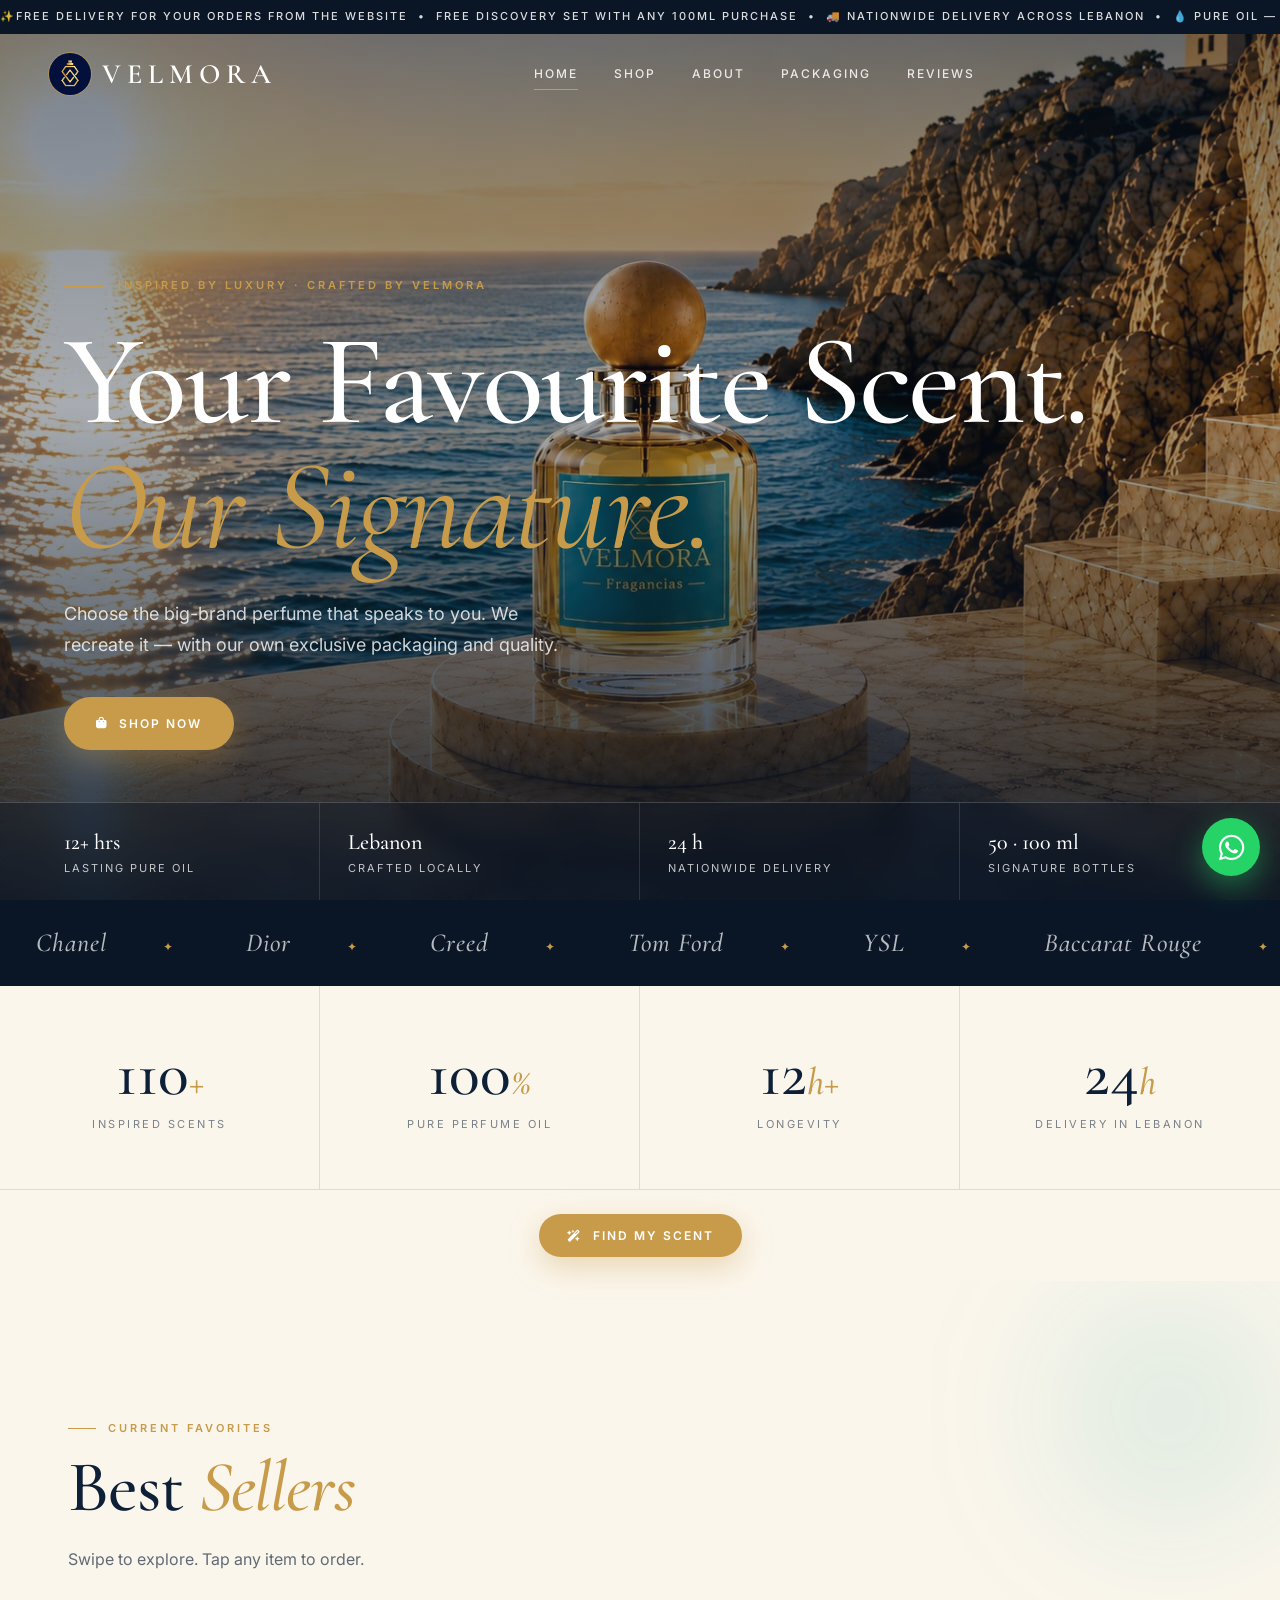
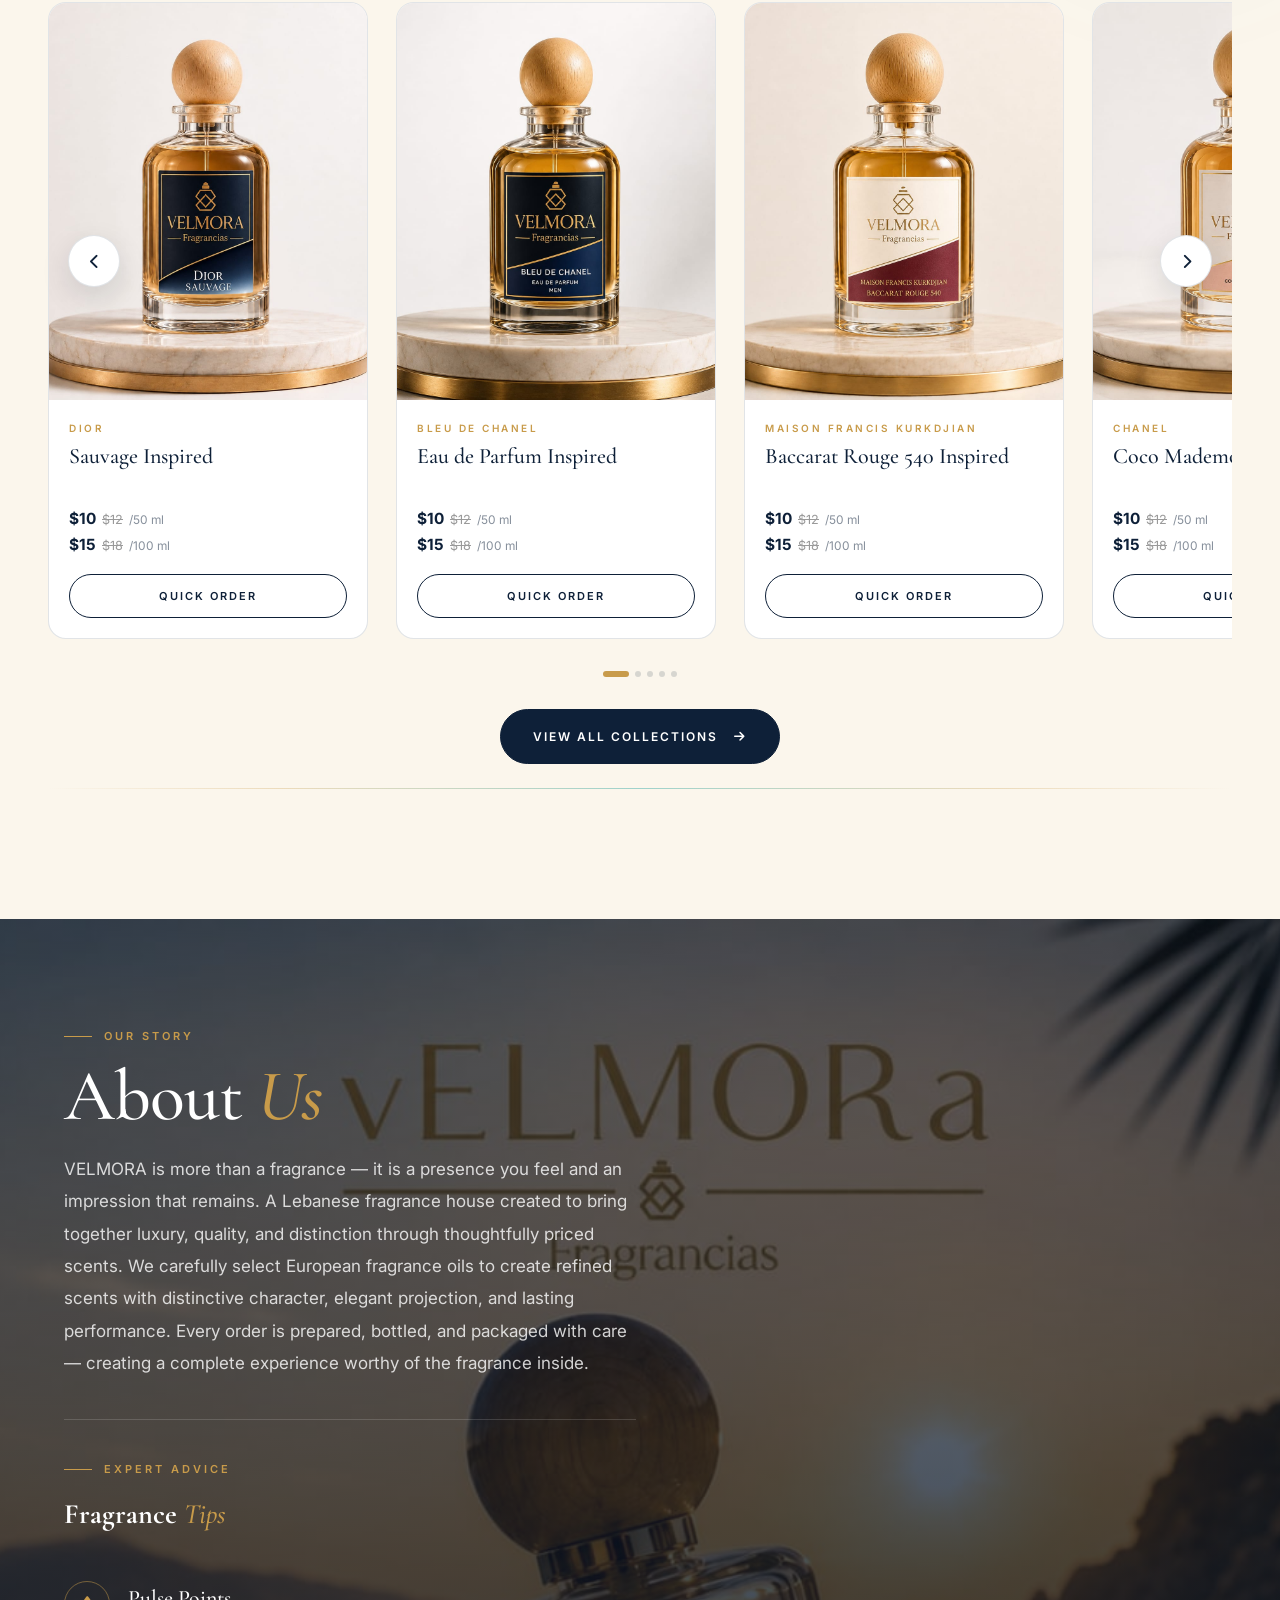
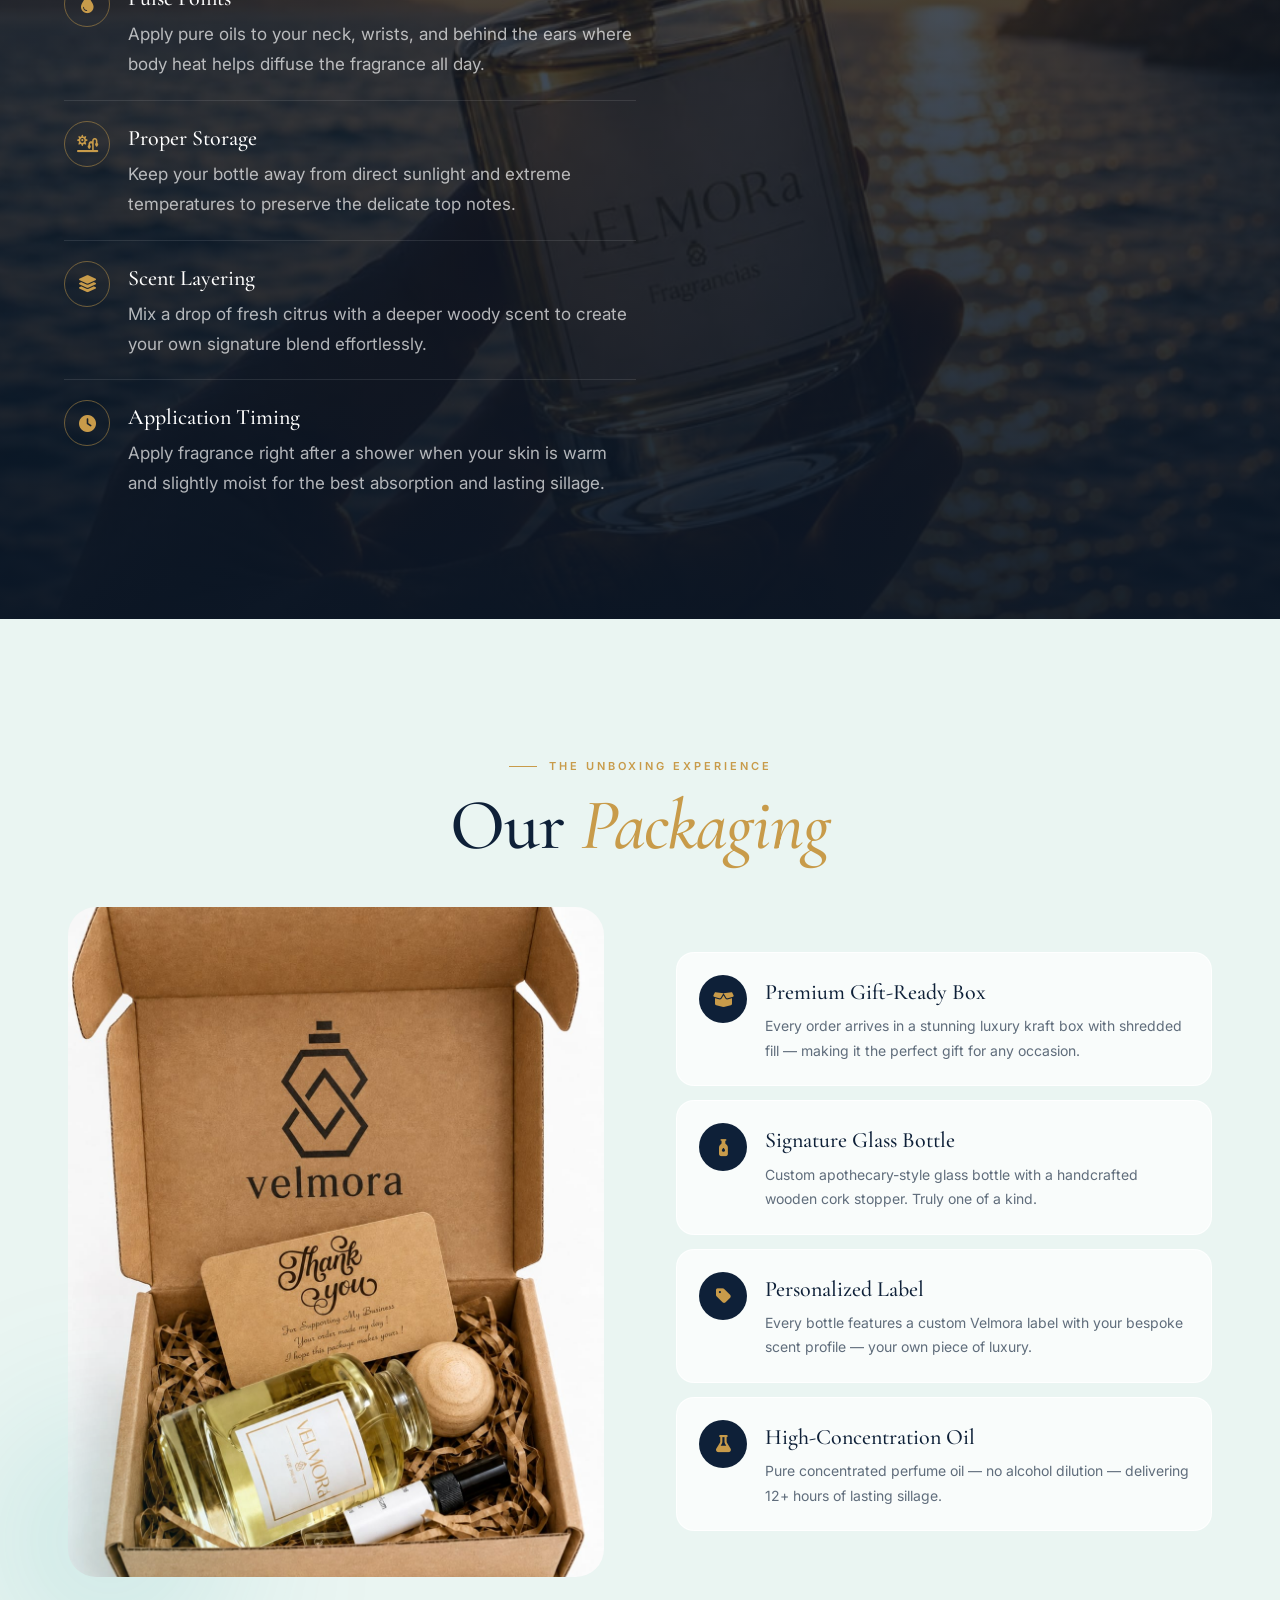
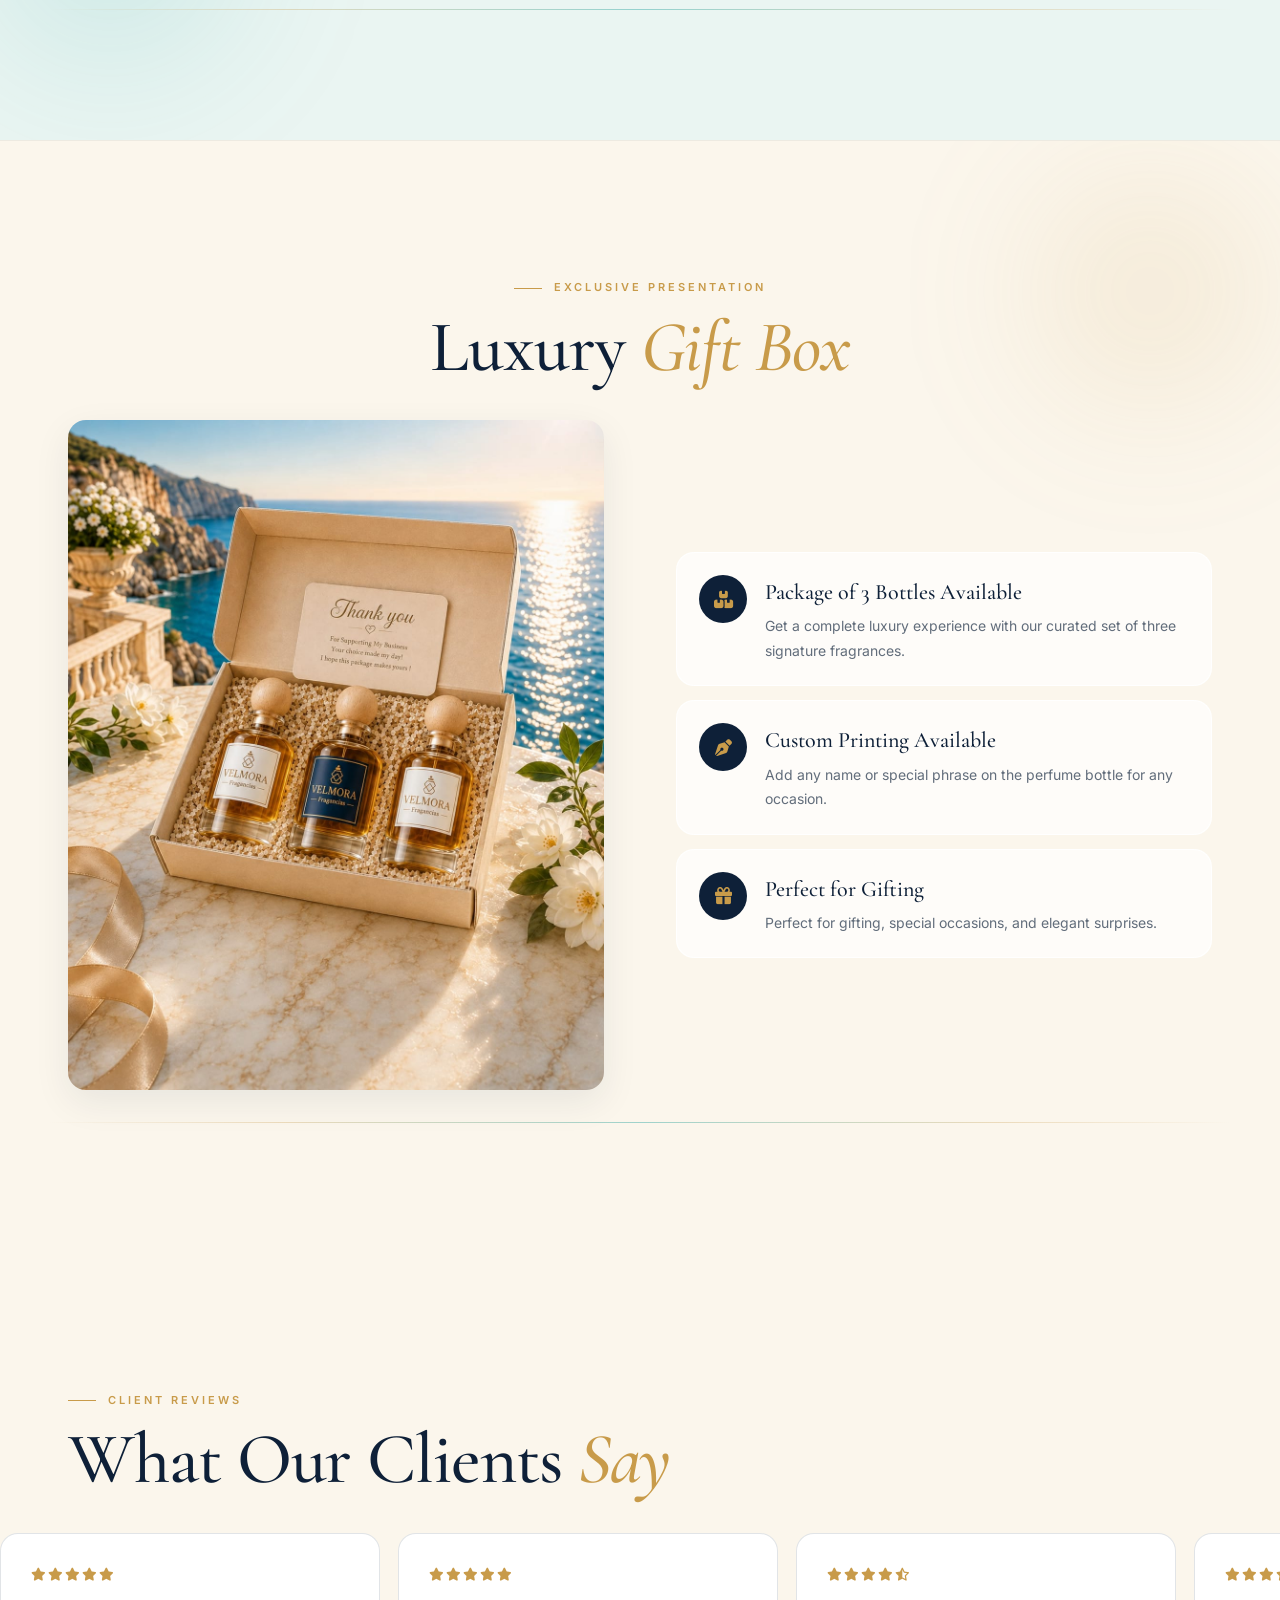
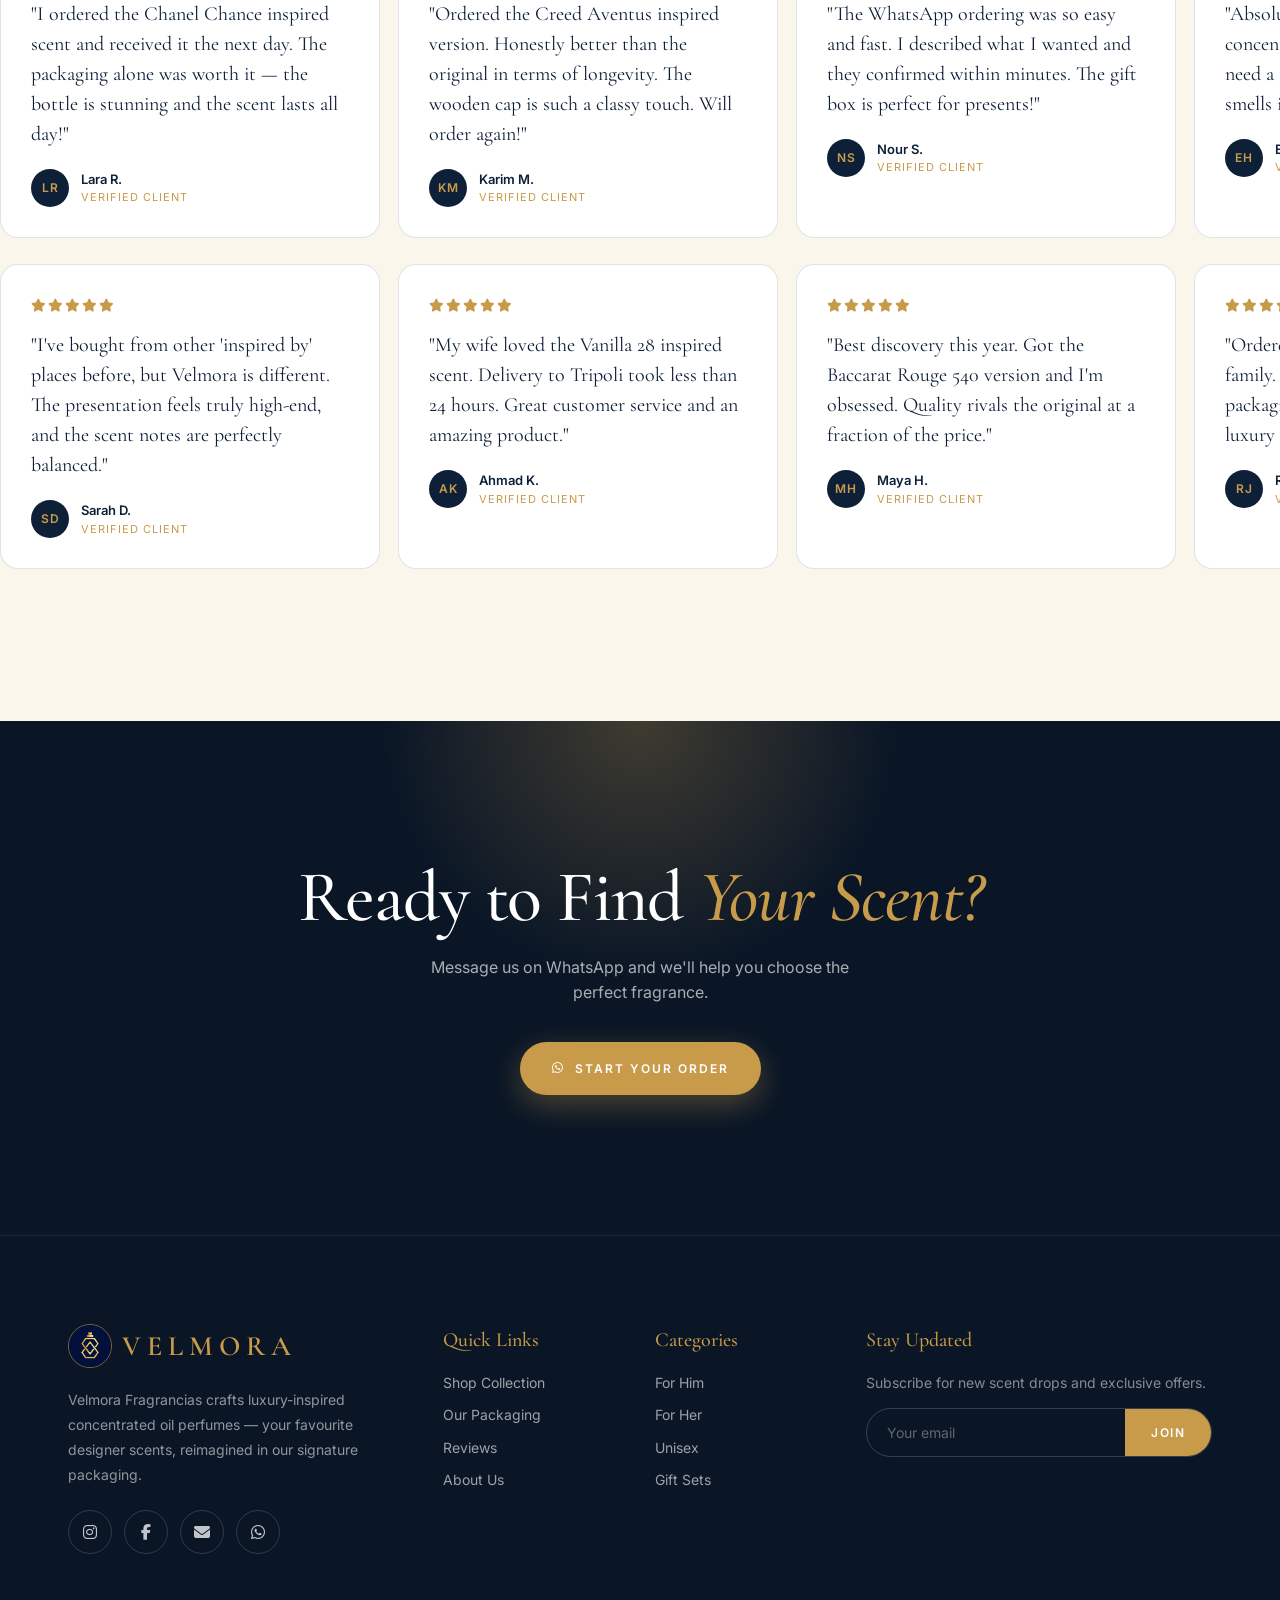
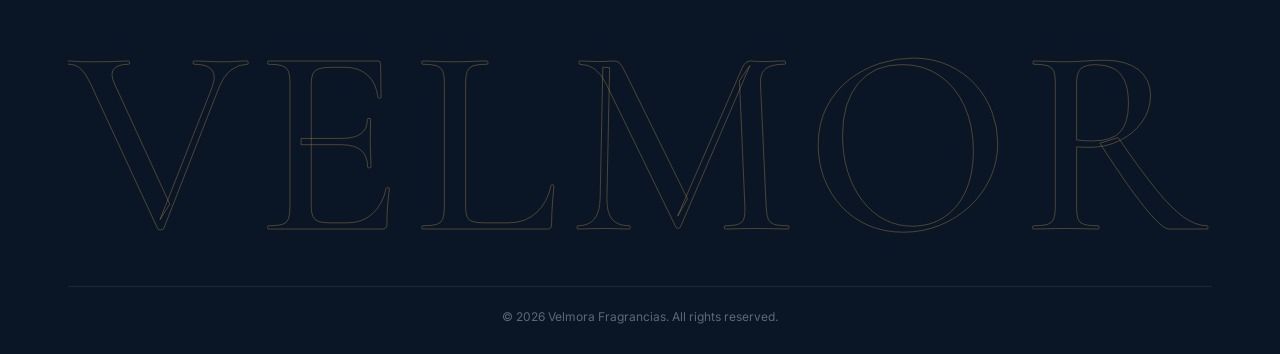
==== commit 94df8de8: "Fix Azzaro image case, rename mobile hero file, absolute og:image Co-Authored-By: Claude Sonnet 5.5 " ====
--- a/velmora-frangnansiasi/index.html
+++ b/velmora-frangnansiasi/index.html
@@ -8,7 +8,7 @@
     <meta name="author" content="Velmora Fragrancias">
     <meta property="og:title" content="Velmora Fragrancias | Luxury Inspired Scents">
     <meta property="og:description" content="Choose the big-brand perfume that speaks to you. We recreate it with our own exclusive packaging and high-concentration oils.">
-    <meta property="og:image" content="photo/main.hrro.jpeg">
+    <meta property="og:image" content="https://velmora-fragrancias.netlify.app/photo/main.hrro.jpeg">
     <meta property="og:type" content="website">
     <title>Velmora Fragrancias | Luxury Inspired Scents</title>
 
@@ -75,7 +75,7 @@
     <!-- ═══════════ HERO ═══════════ -->
     <section class="hero" id="hero">
         <div class="hero-bg">
-            <img src="photo/mobile hero.jpeg" alt="Velmora" class="hero-bg-mobile">
+            <img src="photo/mobile-hero.jpeg" alt="Velmora" class="hero-bg-mobile">
             <img src="photo/main.hrro.jpeg" alt="Velmora" class="hero-bg-desktop">
         </div>
         <div class="hero-overlay"></div>
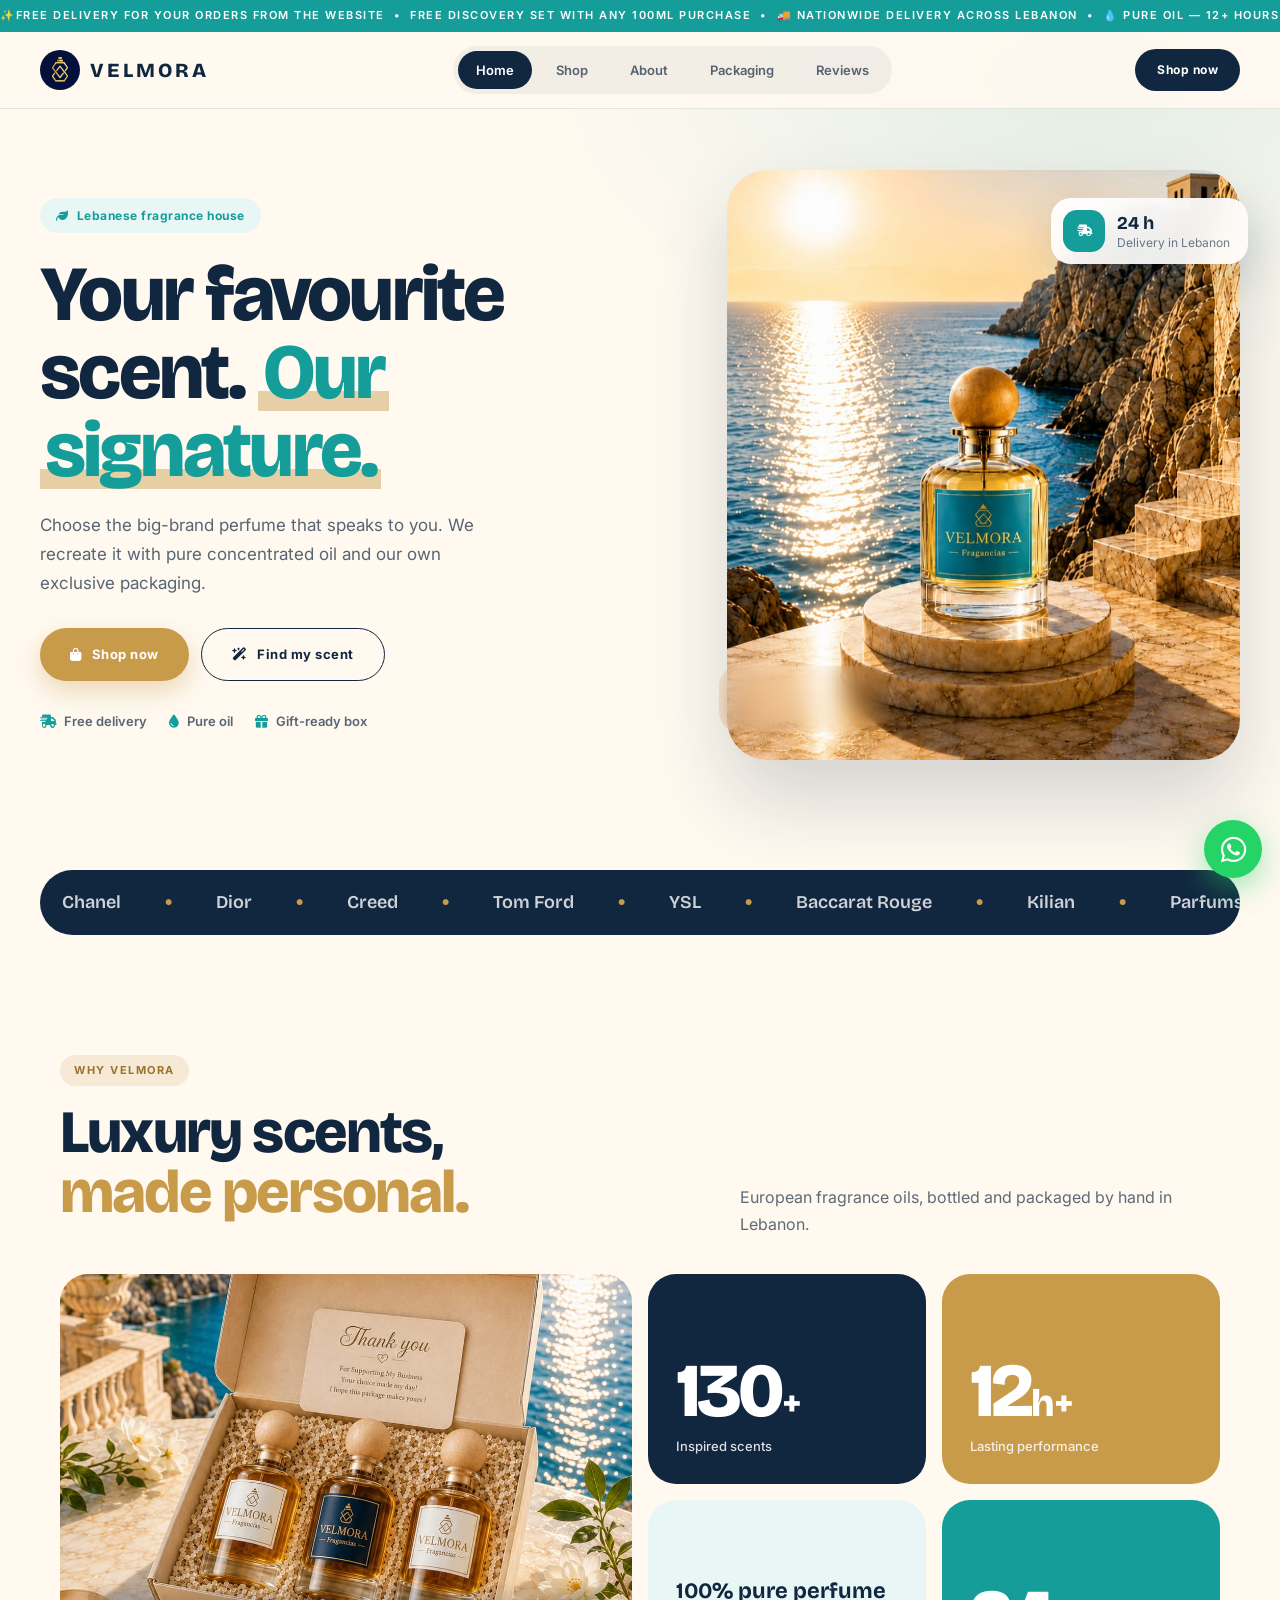
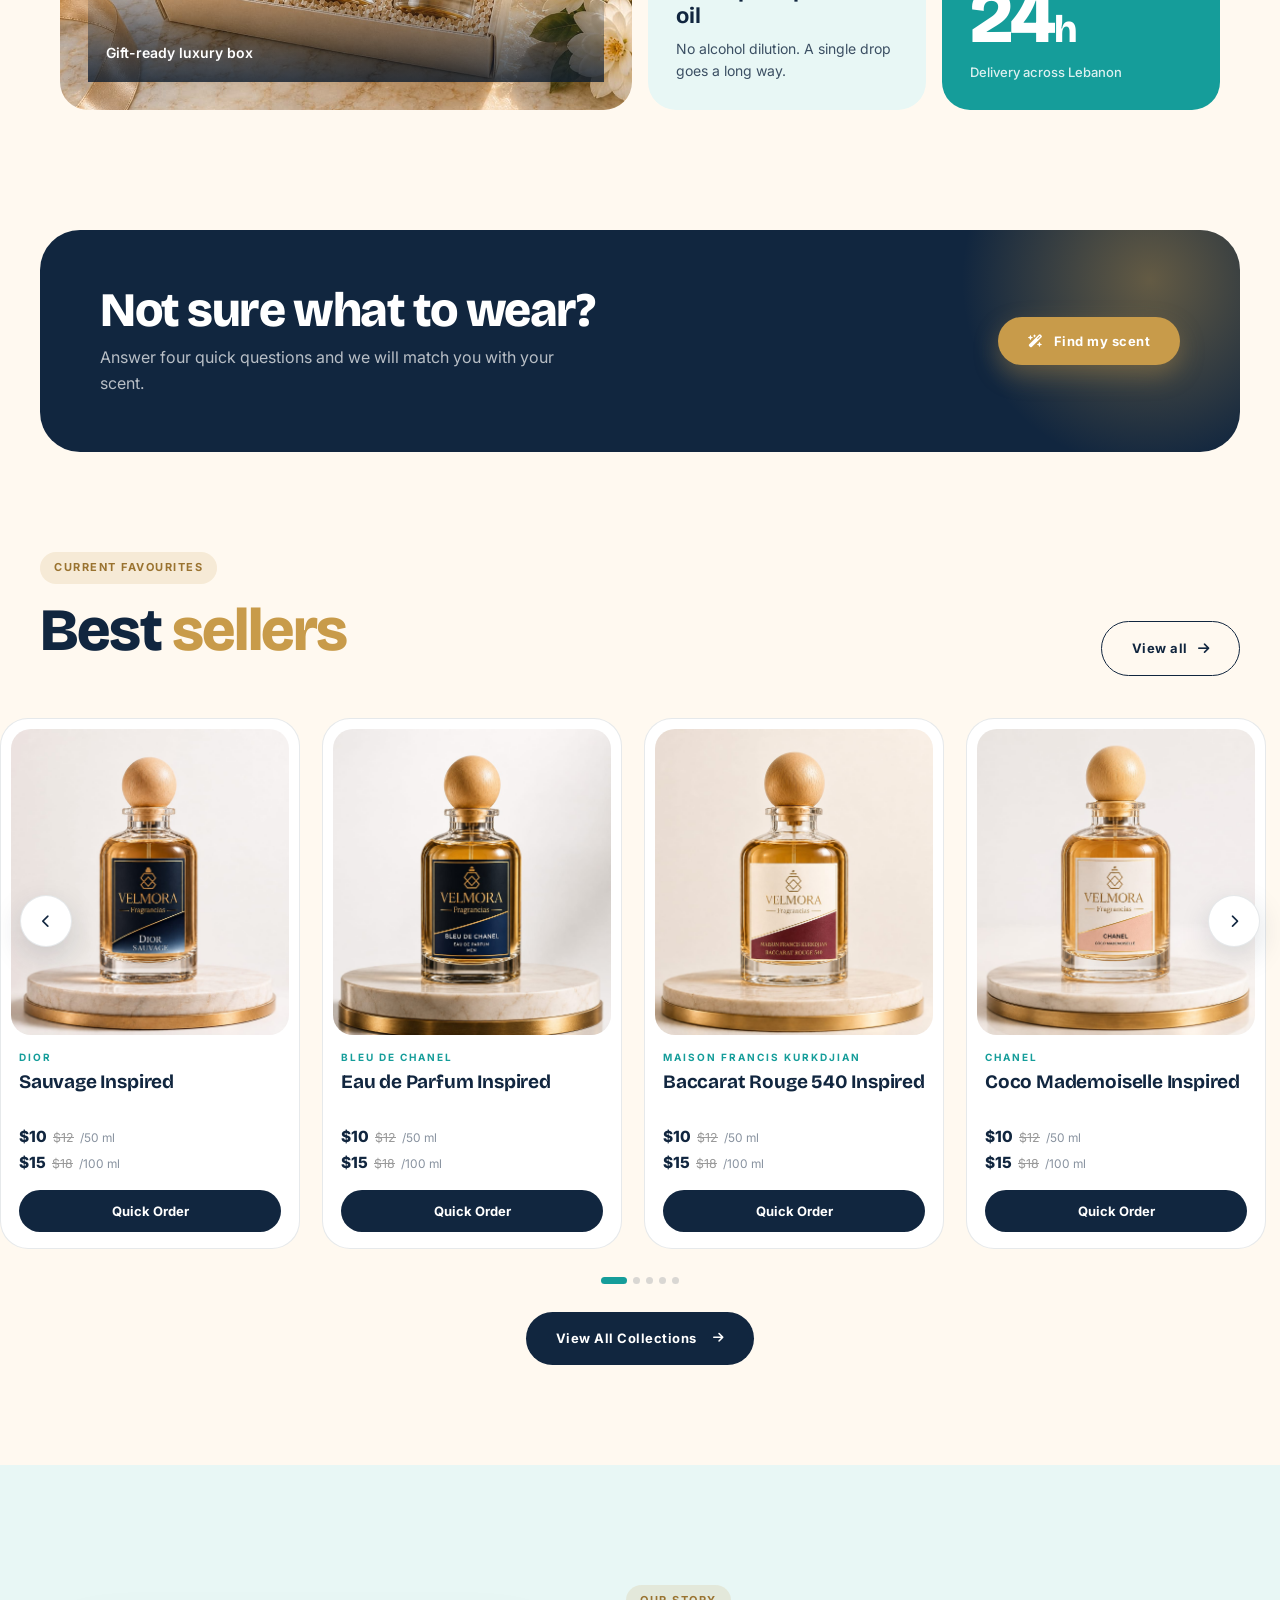
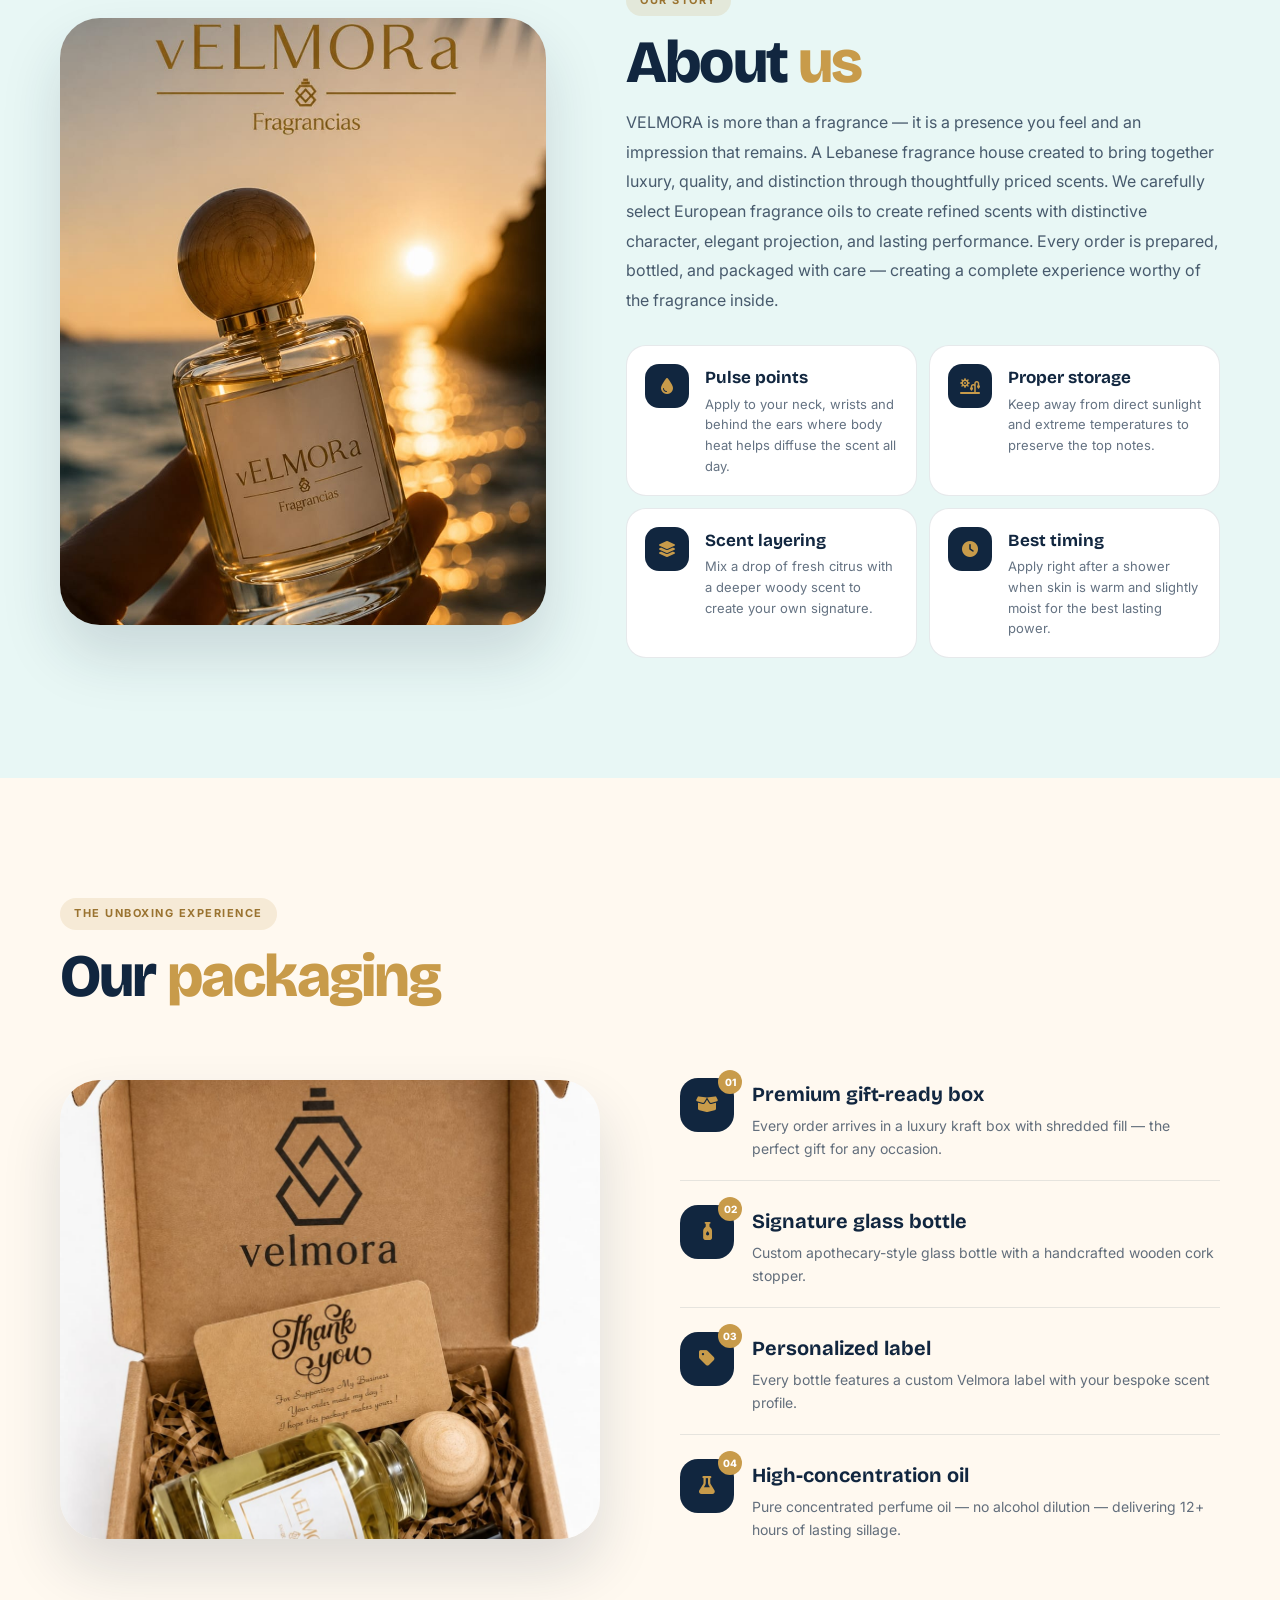
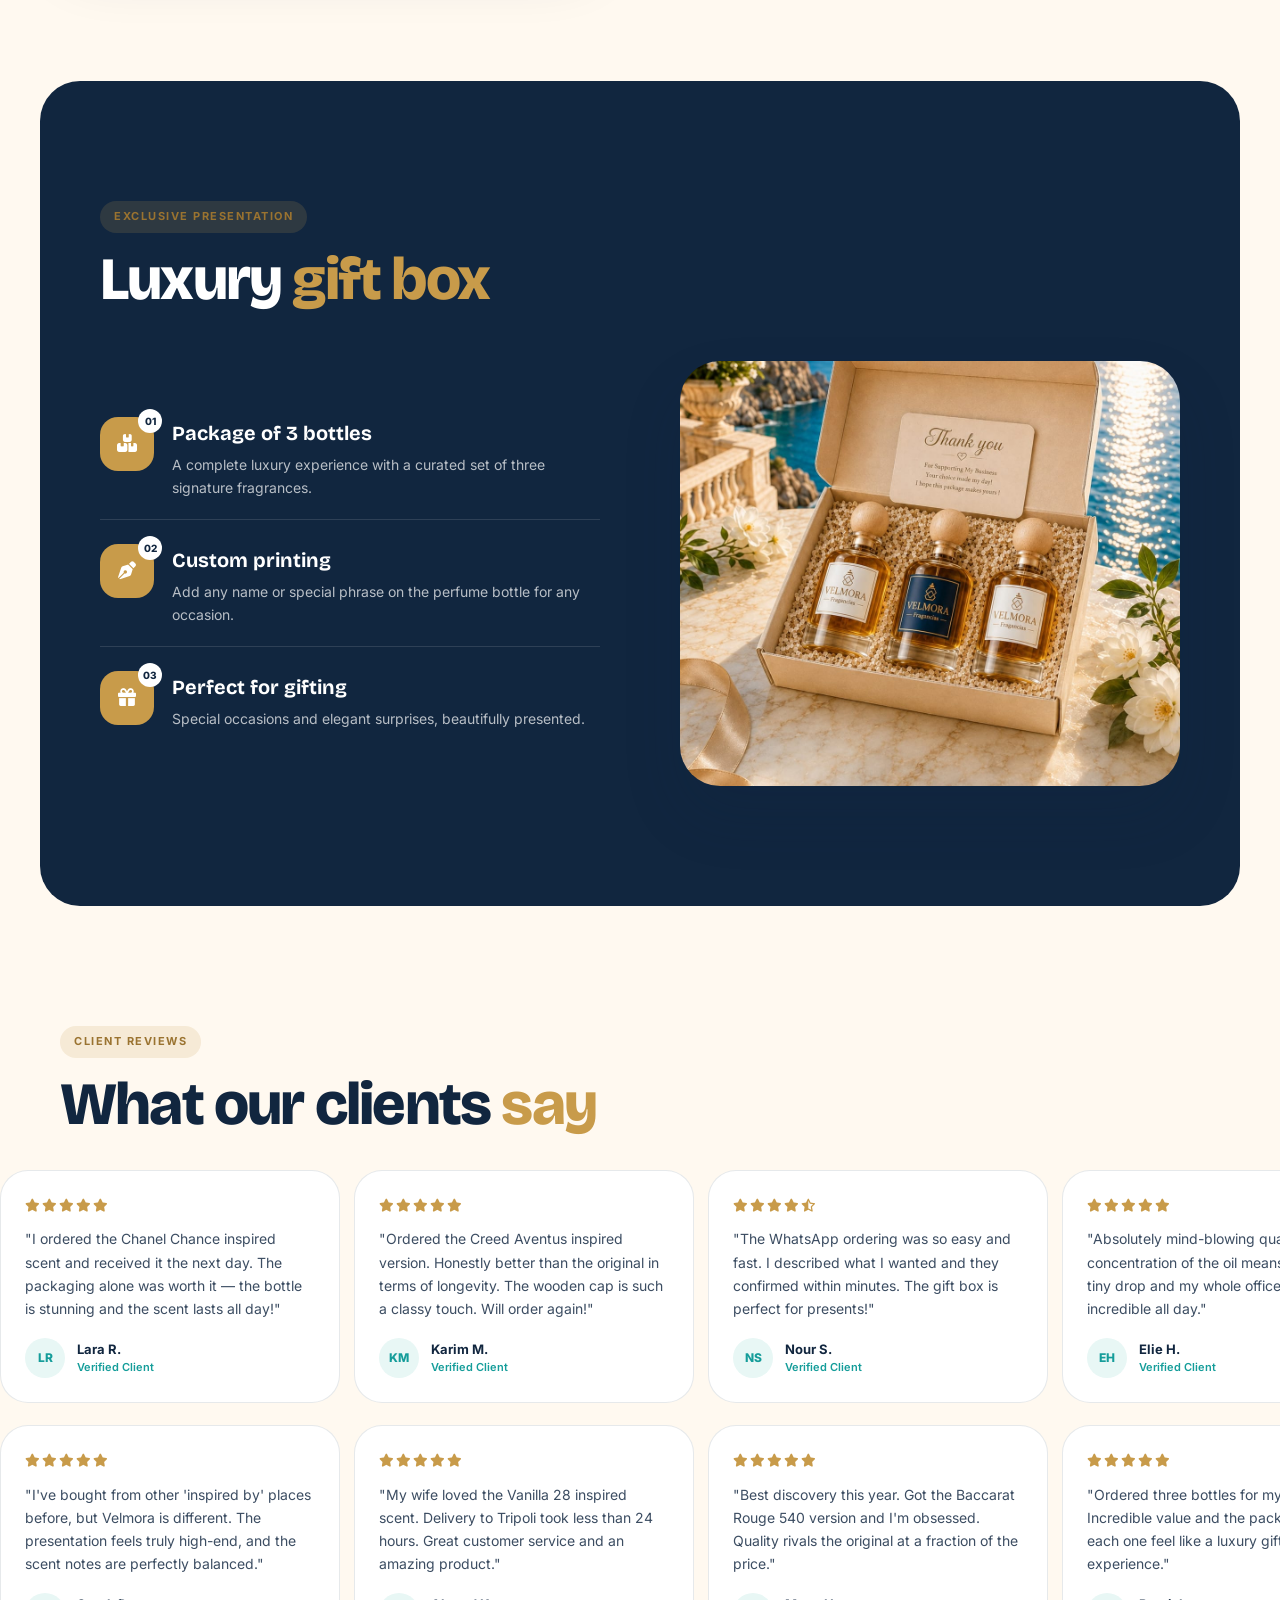
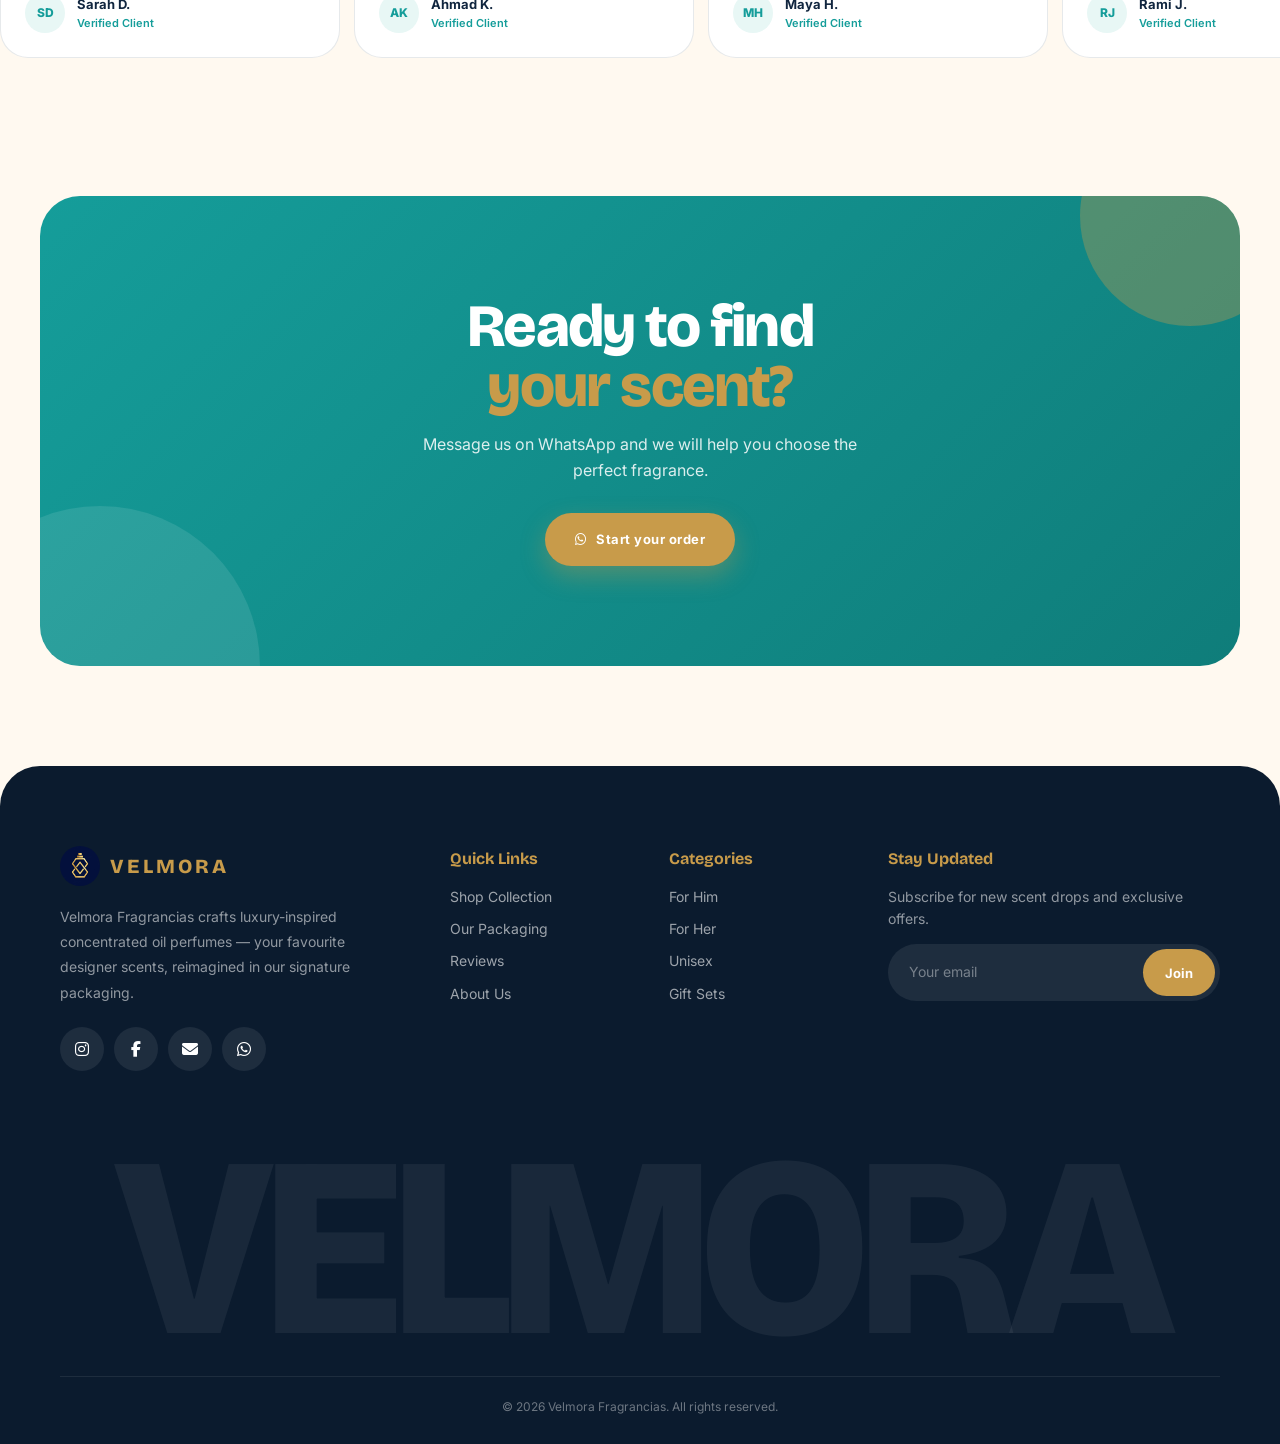
==== commit 1d4124c1: "Complete redesign: bento/boutique layout, Bricolage Grotesque type, light split hero, same brand col" ====
--- a/velmora-frangnansiasi/index.html
+++ b/velmora-frangnansiasi/index.html
@@ -14,7 +14,7 @@
 
     <link rel="preconnect" href="https://fonts.googleapis.com">
     <link rel="preconnect" href="https://fonts.gstatic.com" crossorigin>
-    <link href="https://fonts.googleapis.com/css2?family=Cormorant+Garamond:ital,wght@0,300;0,400;0,500;0,600;0,700;1,400;1,600&family=Inter:wght@300;400;500;600&family=Outfit:wght@300;400;500;600;700&display=swap" rel="stylesheet">
+    <link href="https://fonts.googleapis.com/css2?family=Bricolage+Grotesque:opsz,wght@12..96,500;12..96,600;12..96,700;12..96,800&family=Inter:wght@400;500;600;700&display=swap" rel="stylesheet">
     <link rel="stylesheet" href="https://cdnjs.cloudflare.com/ajax/libs/font-awesome/6.5.0/css/all.min.css">
     <link rel="stylesheet" href="index.css">
 </head>
@@ -26,7 +26,7 @@
             <div class="ticker-track"><span>✨FREE delivery for your orders from the website &nbsp;•&nbsp; FREE Discovery Set with any 100ml purchase &nbsp;•&nbsp; 🚚 Nationwide Delivery across Lebanon &nbsp;•&nbsp; 💧 Pure Oil — 12+ Hours Lasting&nbsp;•&nbsp; free delivery for your orders from the website ✨</span><span aria-hidden="true">✨FREE delivery for your orders from the website &nbsp;•&nbsp; FREE Discovery Set with any 100ml purchase &nbsp;•&nbsp; 🚚 Nationwide Delivery across Lebanon &nbsp;•&nbsp; 💧 Pure Oil — 12+ Hours Lasting&nbsp;•&nbsp; free delivery for your orders from the website ✨</span></div>
         </div>
         <div class="header-inner">
-            <a href="#" class="logo-wrap">
+            <a href="#hero" class="logo-wrap">
                 <img src="photo/logo.jpeg" alt="Velmora" class="logo-img">
                 <span class="logo-text">VELMORA</span>
             </a>
@@ -38,9 +38,8 @@
                 <a href="#reviews" class="nav-link">Reviews</a>
             </nav>
             <div class="header-right">
-                <button class="icon-btn" id="hamburgerBtn" aria-label="Menu">
-                    <i class="fa-solid fa-bars"></i>
-                </button>
+                <a href="#bestsellers" class="btn-primary btn-primary--navy header-cta">Shop now</a>
+                <button class="icon-btn" id="hamburgerBtn" aria-label="Menu"><i class="fa-solid fa-bars"></i></button>
             </div>
         </div>
     </header>
@@ -74,28 +73,31 @@
 
     <!-- ═══════════ HERO ═══════════ -->
     <section class="hero" id="hero">
-        <div class="hero-bg">
-            <img src="photo/mobile-hero.jpeg" alt="Velmora" class="hero-bg-mobile">
-            <img src="photo/main.hrro.jpeg" alt="Velmora" class="hero-bg-desktop">
-        </div>
-        <div class="hero-overlay"></div>
-        <div class="hero-content">
-            <div class="hero-eyebrow">Inspired by Luxury · Crafted by Velmora</div>
-            <h1 class="hero-title">Your Favourite Scent. <em>Our Signature.</em></h1>
-            <p class="hero-sub">
-                Choose the big-brand perfume that speaks to you. We recreate it — with our own exclusive packaging and quality.
-            </p>
-            <div class="hero-cta-group">
-                <a href="#bestsellers" class="btn-primary btn-primary--gold">
-                    <i class="fa-solid fa-bag-shopping"></i> Shop Now
-                </a>
-            </div>
-        </div>
-        <div class="hero-meta">
-            <div><strong>12+ hrs</strong>Lasting pure oil</div>
-            <div><strong>Lebanon</strong>Crafted locally</div>
-            <div><strong>24 h</strong>Nationwide delivery</div>
-            <div><strong>50 · 100 ml</strong>Signature bottles</div>
+        <div class="hero-grid">
+            <div class="hero-copy">
+                <span class="pill"><i class="fa-solid fa-leaf"></i> Lebanese fragrance house</span>
+                <h1 class="hero-title">Your favourite scent. <span class="hl">Our signature.</span></h1>
+                <p class="hero-sub">Choose the big-brand perfume that speaks to you. We recreate it with pure concentrated oil and our own exclusive packaging.</p>
+                <div class="hero-cta-group">
+                    <a href="#bestsellers" class="btn-primary btn-primary--gold"><i class="fa-solid fa-bag-shopping"></i> Shop now</a>
+                    <button type="button" class="btn-primary btn-primary--ghost" data-open-quiz><i class="fa-solid fa-wand-magic-sparkles"></i> Find my scent</button>
+                </div>
+                <div class="hero-trust">
+                    <span><i class="fa-solid fa-truck-fast"></i> Free delivery</span>
+                    <span><i class="fa-solid fa-droplet"></i> Pure oil</span>
+                    <span><i class="fa-solid fa-gift"></i> Gift-ready box</span>
+                </div>
+            </div>
+            <div class="hero-visual reveal">
+                <div class="hero-frame">
+                    <picture>
+                        <source srcset="photo/main.hrro.jpeg" media="(min-width: 768px)">
+                        <img src="photo/mobile-hero.jpeg" alt="Velmora perfume bottle by the sea">
+                    </picture>
+                </div>
+                <div class="float-card fc-1"><i class="fa-solid fa-clock"></i><div><strong>12+ hrs</strong>Lasting pure oil</div></div>
+                <div class="float-card fc-2"><i class="fa-solid fa-truck-fast"></i><div><strong>24 h</strong>Delivery in Lebanon</div></div>
+            </div>
         </div>
     </section>
 
@@ -103,26 +105,39 @@
     <div class="brand-strip">
         <div class="brand-strip-inner" id="brandStrip"></div>
     </div>
-     
-    <!-- ═══════════ STATS ═══════════ -->
-    <section class="stats-strip">
-        <div class="stats-grid">
-            <div class="stat reveal"><div class="stat-num">110<em>+</em></div><div class="stat-label">Inspired scents</div></div>
-            <div class="stat reveal" style="--d:.1s"><div class="stat-num">100<em>%</em></div><div class="stat-label">Pure perfume oil</div></div>
-            <div class="stat reveal" style="--d:.2s"><div class="stat-num">12<em>h+</em></div><div class="stat-label">Longevity</div></div>
-            <div class="stat reveal" style="--d:.3s"><div class="stat-num">24<em>h</em></div><div class="stat-label">Delivery in Lebanon</div></div>
+
+    <!-- ═══════════ WHY VELMORA (BENTO) ═══════════ -->
+    <section class="section-padding" id="why">
+        <div class="container">
+            <div class="section-head reveal">
+                <div>
+                    <span class="section-badge">Why Velmora</span>
+                    <h2 class="section-title">Luxury scents,<br><em>made personal.</em></h2>
+                </div>
+                <p class="section-sub">European fragrance oils, bottled and packaged by hand in Lebanon.</p>
+            </div>
+            <div class="bento">
+                <div class="tile tile--photo tile--tall tile--wide reveal"><img src="photo/gift-box.jpeg" alt="Velmora gift box" loading="lazy"><div class="tile-cap">Gift-ready luxury box</div></div>
+                <div class="tile tile--navy reveal" style="--d:.08s"><div class="tile-num">130<small>+</small></div><div class="tile-label">Inspired scents</div></div>
+                <div class="tile tile--gold reveal" style="--d:.16s"><div class="tile-num">12<small>h+</small></div><div class="tile-label">Lasting performance</div></div>
+                <div class="tile tile--mist tile--wide-m reveal" style="--d:.1s"><div class="tile-title">100% pure perfume oil</div><p>No alcohol dilution. A single drop goes a long way.</p></div>
+                <div class="tile tile--turq reveal" style="--d:.2s"><div class="tile-num">24<small>h</small></div><div class="tile-label">Delivery across Lebanon</div></div>
+            </div>
         </div>
     </section>
 
-    <!-- ═══════════ QUIZ BUTTON + POPUP MODAL ═══════════ -->
-<!-- Paste this whole block anywhere in your <body> -->
-
-<div style="display: flex; justify-content: center; width: 100%; margin: 24px 0;">
-    <button id="openQuizBtn" class="btn-primary btn-primary--gold" style="padding: 14px 28px;">
-        <i class="fa-solid fa-wand-magic-sparkles"></i> Find My Scent
-    </button>
-</div>
-
+    <!-- ═══════════ QUIZ BANNER ═══════════ -->
+    <section class="container reveal" id="quiz" style="padding-bottom: 80px;">
+        <div class="quiz-banner">
+            <div>
+                <h2>Not sure what to wear?</h2>
+                <p>Answer four quick questions and we will match you with your scent.</p>
+            </div>
+            <button id="openQuizBtn" class="btn-primary btn-primary--gold"><i class="fa-solid fa-wand-magic-sparkles"></i> Find my scent</button>
+        </div>
+    </section>
+
+    <!-- ═══════════ QUIZ MODAL ═══════════ -->
 <div class="quiz-modal-overlay" id="quizModalOverlay">
   <div class="quiz-modal-box">
     <button class="quiz-modal-close" id="quizModalCloseBtn" aria-label="Close"><i class="fa-solid fa-xmark"></i></button>
@@ -256,7 +271,7 @@
   @keyframes fadeUp { from { opacity: 0; transform: translateY(10px); } to { opacity: 1; transform: translateY(0); } }
 
   .quiz-question {
-    font-family: 'Cormorant Garamond', serif;
+    font-family: var(--display);
     font-size: 24px; font-weight: 600;
     color: var(--velmora-navy, #11263F);
     margin-bottom: 20px; text-align: center;
@@ -286,7 +301,7 @@
     margin-bottom: 14px;
   }
   .quiz-result-img { width: 140px; height: 140px; object-fit: cover; border-radius: 18px; margin: 0 auto 18px; display: block; }
-  .quiz-result-name { font-family: 'Cormorant Garamond', serif; font-size: 30px; font-weight: 600; color: var(--velmora-navy, #11263F); margin-bottom: 6px; }
+  .quiz-result-name { font-family: var(--display); font-size: 30px; font-weight: 600; color: var(--velmora-navy, #11263F); margin-bottom: 6px; }
   .quiz-result-brand { font-size: 13px; color: rgba(17,38,63,0.55); margin-bottom: 16px; }
   .quiz-result-price { font-size: 18px; font-weight: 600; color: var(--champagne-gold, #C89B4A); margin-bottom: 8px; }
   .quiz-result-desc { font-size: 14px; line-height: 1.7; color: rgba(17,38,63,0.75); margin-bottom: 22px; }
@@ -410,12 +425,15 @@
 })();
 </script>
     <!-- ═══════════ BEST SELLERS ═══════════ -->
-    <section id="bestsellers" class="section-padding" style="position: relative; overflow: hidden;">
-        <div class="accent-mist accent-mist--turquoise" style="top: -40px; right: -60px; width: 340px; height: 340px;"></div>
+    <section id="bestsellers" style="padding: 20px 0 100px;">
         <div class="container reveal">
-            <div class="section-badge">Current Favorites</div>
-            <h2 class="section-title">Best <em>Sellers</em></h2>
-            <p class="section-sub" style="margin-bottom: 28px;">Swipe to explore. Tap any item to order.</p>
+            <div class="section-head">
+                <div>
+                    <span class="section-badge">Current favourites</span>
+                    <h2 class="section-title">Best <em>sellers</em></h2>
+                </div>
+                <a href="collection.html" class="btn-primary btn-primary--ghost">View all <i class="fa-solid fa-arrow-right"></i></a>
+            </div>
         </div>
         <div style="position: relative; width: 100%;">
             <button class="scroll-arrow scroll-arrow--left" id="scrollLeftBtn" aria-label="Scroll Left">
@@ -536,157 +554,78 @@
             </div>
         </div>
         <div class="scroll-indicator" id="scrollIndicator"></div>
-        <div class="container" style="text-align: center; margin-top: 32px; margin-bottom: 24px;">
-            <a href="collection.html" class="btn-primary btn-primary--navy" style="display: inline-flex;">
+        <div class="container" style="text-align: center; margin-top: 28px;">
+            <a href="collection.html" class="btn-primary btn-primary--navy">
                 View All Collections <i class="fa-solid fa-arrow-right" style="font-size: 12px; margin-left: 6px;"></i>
             </a>
         </div>
-        <div class="accent-line-divider"></div>
     </section>
 
-    <!-- ═══════════ ABOUT & TIPS (MERGED) ═══════════ -->
-    <section id="about" class="about-section" style="min-height: auto;">
-        <picture class="about-bg">
-            <source srcset="photo/aboutusimg-pc-version.jpeg" media="(min-width: 768px)">
-            <img src="photo/about-us.jpg" alt="Velmora Story">
-        </picture>
-        <div class="about-overlay"></div>
-        <div class="about-content reveal" style="max-width: 700px;">
-            <div class="section-badge">Our Story</div>
-            <h2 class="section-title">About <em>Us</em></h2>
-            <p style="margin-bottom: 40px;">
-                VELMORA is more than a fragrance — it is a presence you feel and an impression that remains. A Lebanese fragrance house created to bring together luxury, quality, and distinction through thoughtfully priced scents. We carefully select European fragrance oils to create refined scents with distinctive character, elegant projection, and lasting performance. Every order is prepared, bottled, and packaged with care — creating a complete experience worthy of the fragrance inside.
-            </p>
-
-            <div id="tips" style="border-top: 1px solid rgba(255,255,255,0.15); padding-top: 32px;">
-                <div class="section-badge">Expert Advice</div>
-                <h3 style="font-family: 'Cormorant Garamond', serif; font-size: 28px; color: white; margin-bottom: 24px;">Fragrance <em>Tips</em></h3>
-                <div class="tip-item">
-                    <div class="tip-icon"><i class="fa-solid fa-droplet"></i></div>
-                    <div>
-                        <h4>Pulse Points</h4>
-                        <p>Apply pure oils to your neck, wrists, and behind the ears where body heat helps diffuse the fragrance all day.</p>
-                    </div>
-                </div>
-                <div class="tip-item">
-                    <div class="tip-icon"><i class="fa-solid fa-sun-plant-wilt"></i></div>
-                    <div>
-                        <h4>Proper Storage</h4>
-                        <p>Keep your bottle away from direct sunlight and extreme temperatures to preserve the delicate top notes.</p>
-                    </div>
-                </div>
-                <div class="tip-item">
-                    <div class="tip-icon"><i class="fa-solid fa-layer-group"></i></div>
-                    <div>
-                        <h4>Scent Layering</h4>
-                        <p>Mix a drop of fresh citrus with a deeper woody scent to create your own signature blend effortlessly.</p>
-                    </div>
-                </div>
-                <div class="tip-item">
-                    <div class="tip-icon"><i class="fa-solid fa-clock"></i></div>
-                    <div>
-                        <h4>Application Timing</h4>
-                        <p>Apply fragrance right after a shower when your skin is warm and slightly moist for the best absorption and lasting sillage.</p>
-                    </div>
+    <!-- ═══════════ ABOUT & TIPS ═══════════ -->
+    <section id="about" class="story section-padding">
+        <div class="container story-grid">
+            <div class="story-media reveal">
+                <picture>
+                    <source srcset="photo/aboutusimg-pc-version.jpeg" media="(min-width: 768px)">
+                    <img src="photo/about-us.jpg" alt="Velmora story" loading="lazy">
+                </picture>
+            </div>
+            <div class="story-body reveal">
+                <span class="section-badge">Our story</span>
+                <h2 class="section-title">About <em>us</em></h2>
+                <p>VELMORA is more than a fragrance — it is a presence you feel and an impression that remains. A Lebanese fragrance house created to bring together luxury, quality, and distinction through thoughtfully priced scents. We carefully select European fragrance oils to create refined scents with distinctive character, elegant projection, and lasting performance. Every order is prepared, bottled, and packaged with care — creating a complete experience worthy of the fragrance inside.</p>
+                <div class="tips-grid" id="tips">
+                    <div class="tip-item"><div class="tip-icon"><i class="fa-solid fa-droplet"></i></div><div><h4>Pulse points</h4><p>Apply to your neck, wrists and behind the ears where body heat helps diffuse the scent all day.</p></div></div>
+                    <div class="tip-item"><div class="tip-icon"><i class="fa-solid fa-sun-plant-wilt"></i></div><div><h4>Proper storage</h4><p>Keep away from direct sunlight and extreme temperatures to preserve the top notes.</p></div></div>
+                    <div class="tip-item"><div class="tip-icon"><i class="fa-solid fa-layer-group"></i></div><div><h4>Scent layering</h4><p>Mix a drop of fresh citrus with a deeper woody scent to create your own signature.</p></div></div>
+                    <div class="tip-item"><div class="tip-icon"><i class="fa-solid fa-clock"></i></div><div><h4>Best timing</h4><p>Apply right after a shower when skin is warm and slightly moist for the best lasting power.</p></div></div>
                 </div>
             </div>
         </div>
     </section>
 
     <!-- ═══════════ PACKAGING ═══════════ -->
-    <section id="packaging" class="packaging-section section-padding" style="position: relative; overflow: hidden;">
-        <div class="accent-mist accent-mist--turquoise" style="bottom: 10px; left: -80px; width: 380px; height: 380px;"></div>
+    <section id="packaging" class="section-padding">
         <div class="container">
-            <div class="unboxing-experience reveal">
-                <div class="section-badge">The Unboxing Experience</div>
-                <h2 class="section-title">Our <em>Packaging</em></h2>
-            </div>
-            <div class="packaging-inner">
-                <div>
-                    <img src="photo/the-package.jpeg" alt="Velmora Packaging" class="packaging-img">
-                </div>
-                <div>
-                    <div class="pkg-feature reveal">
-                        <div class="pkg-icon"><i class="fa-solid fa-box-open"></i></div>
-                        <div>
-                            <h4>Premium Gift-Ready Box</h4>
-                            <p>Every order arrives in a stunning luxury kraft box with shredded fill — making it the perfect gift for any occasion.</p>
-                        </div>
-                    </div>
-                    <div class="pkg-feature reveal">
-                        <div class="pkg-icon"><i class="fa-solid fa-bottle-droplet"></i></div>
-                        <div>
-                            <h4>Signature Glass Bottle</h4>
-                            <p>Custom apothecary-style glass bottle with a handcrafted wooden cork stopper. Truly one of a kind.</p>
-                        </div>
-                    </div>
-                    <div class="pkg-feature reveal">
-                        <div class="pkg-icon"><i class="fa-solid fa-tag"></i></div>
-                        <div>
-                            <h4>Personalized Label</h4>
-                            <p>Every bottle features a custom Velmora label with your bespoke scent profile — your own piece of luxury.</p>
-                        </div>
-                    </div>
-                    <div class="pkg-feature reveal">
-                        <div class="pkg-icon"><i class="fa-solid fa-flask"></i></div>
-                        <div>
-                            <h4>High-Concentration Oil</h4>
-                            <p>Pure concentrated perfume oil — no alcohol dilution — delivering 12+ hours of lasting sillage.</p>
-                        </div>
-                    </div>
-                </div>
-            </div>
-        </div>
-        <div class="accent-line-divider" style="margin-top: 32px;"></div>
+            <div class="section-head reveal">
+                <div><span class="section-badge">The unboxing experience</span>
+                <h2 class="section-title">Our <em>packaging</em></h2></div>
+            </div>
+            <div class="pack-grid">
+                <div class="pack-media reveal"><img src="photo/the-package.jpeg" alt="Velmora packaging" loading="lazy"></div>
+                <div class="pkg-list">
+                    <div class="pkg-feature reveal"><div class="pkg-icon"><i class="fa-solid fa-box-open"></i></div><div><h4>Premium gift-ready box</h4><p>Every order arrives in a luxury kraft box with shredded fill — the perfect gift for any occasion.</p></div></div>
+                    <div class="pkg-feature reveal"><div class="pkg-icon"><i class="fa-solid fa-bottle-droplet"></i></div><div><h4>Signature glass bottle</h4><p>Custom apothecary-style glass bottle with a handcrafted wooden cork stopper.</p></div></div>
+                    <div class="pkg-feature reveal"><div class="pkg-icon"><i class="fa-solid fa-tag"></i></div><div><h4>Personalized label</h4><p>Every bottle features a custom Velmora label with your bespoke scent profile.</p></div></div>
+                    <div class="pkg-feature reveal"><div class="pkg-icon"><i class="fa-solid fa-flask"></i></div><div><h4>High-concentration oil</h4><p>Pure concentrated perfume oil — no alcohol dilution — delivering 12+ hours of lasting sillage.</p></div></div>
+                </div>
+            </div>
+        </div>
     </section>
 
     <!-- ═══════════ GIFT BOX ═══════════ -->
-    <section class="section-padding" style="background: var(--warm-ivory); border-top: 1px solid rgba(17,38,63,0.06); position: relative; overflow: hidden;">
-        <div class="accent-mist accent-mist--gold" style="top: -20px; right: -40px; width: 340px; height: 340px;"></div>
+    <section class="gift-section section-padding">
         <div class="container">
-            <div style="text-align: center; margin-bottom: 36px;">
-                <div class="section-badge">Exclusive Presentation</div>
-                <h2 class="section-title">Luxury <em>Gift Box</em></h2>
-            </div>
-            <div class="packaging-inner">
-                <div>
-                    <div style="border-radius: var(--r-md); overflow: hidden; box-shadow: 0 12px 36px rgba(17,38,63,0.08);">
-                        <img src="photo/gift-box.jpeg" alt="Velmora Gift Box" style="width: 100%; height: auto; display: block; object-fit: cover;">
-                    </div>
-                </div>
-                <div>
-                    <div class="pkg-feature reveal">
-                        <div class="pkg-icon"><i class="fa-solid fa-boxes-stacked"></i></div>
-                        <div>
-                            <h4>Package of 3 Bottles Available</h4>
-                            <p>Get a complete luxury experience with our curated set of three signature fragrances.</p>
-                        </div>
-                    </div>
-                    <div class="pkg-feature reveal">
-                        <div class="pkg-icon"><i class="fa-solid fa-pen-nib"></i></div>
-                        <div>
-                            <h4>Custom Printing Available</h4>
-                            <p>Add any name or special phrase on the perfume bottle for any occasion.</p>
-                        </div>
-                    </div>
-                    <div class="pkg-feature reveal">
-                        <div class="pkg-icon"><i class="fa-solid fa-gift"></i></div>
-                        <div>
-                            <h4>Perfect for Gifting</h4>
-                            <p>Perfect for gifting, special occasions, and elegant surprises.</p>
-                        </div>
-                    </div>
-                </div>
-            </div>
-        </div>
-        <div class="accent-line-divider" style="margin-top: 32px;"></div>
+            <div class="section-head reveal">
+                <div><span class="section-badge">Exclusive presentation</span>
+                <h2 class="section-title">Luxury <em>gift box</em></h2></div>
+            </div>
+            <div class="pack-grid pack-grid--reverse">
+                <div class="pack-media reveal"><img src="photo/gift-box.jpeg" alt="Velmora gift box" loading="lazy"></div>
+                <div class="pkg-list">
+                    <div class="pkg-feature reveal"><div class="pkg-icon"><i class="fa-solid fa-boxes-stacked"></i></div><div><h4>Package of 3 bottles</h4><p>A complete luxury experience with a curated set of three signature fragrances.</p></div></div>
+                    <div class="pkg-feature reveal"><div class="pkg-icon"><i class="fa-solid fa-pen-nib"></i></div><div><h4>Custom printing</h4><p>Add any name or special phrase on the perfume bottle for any occasion.</p></div></div>
+                    <div class="pkg-feature reveal"><div class="pkg-icon"><i class="fa-solid fa-gift"></i></div><div><h4>Perfect for gifting</h4><p>Special occasions and elegant surprises, beautifully presented.</p></div></div>
+                </div>
+            </div>
+        </div>
     </section>
 
     <!-- ═══════════ REVIEWS ═══════════ -->
     <section id="reviews" class="reviews-section section-padding">
         <div class="container reveal" style="margin-bottom: 32px;">
-            <div class="section-badge">Client Reviews</div>
-            <h2 class="section-title">What Our Clients <em>Say</em></h2>
+            <span class="section-badge">Client reviews</span>
+            <h2 class="section-title">What our clients <em>say</em></h2>
         </div>
 
         <!-- Row 1 -->
@@ -766,13 +705,13 @@
         </div>
     </section>
 
-    <!-- ═══════════ CTA BANNER ═══════════ -->
+    <!-- ═══════════ CTA ═══════════ -->
     <section class="cta-banner reveal">
-        <h2 class="section-title">Ready to Find <em>Your Scent?</em></h2>
-        <p>Message us on WhatsApp and we'll help you choose the perfect fragrance.</p>
-        <a href="https://wa.me/96181772615" class="btn-primary btn-primary--gold">
-            <i class="fa-brands fa-whatsapp"></i> Start Your Order
-        </a>
+        <div class="cta-card">
+            <h2 class="section-title">Ready to find <br><span style="color:var(--champagne-gold)">your scent?</span></h2>
+            <p>Message us on WhatsApp and we will help you choose the perfect fragrance.</p>
+            <a href="https://wa.me/96181772615" class="btn-primary btn-primary--gold"><i class="fa-brands fa-whatsapp"></i> Start your order</a>
+        </div>
     </section>
 
     <!-- ═══════════ FOOTER ═══════════ -->
--- a/velmora-frangnansiasi/index.css
+++ b/velmora-frangnansiasi/index.css
@@ -1,726 +1,398 @@
 /* ═══════════════════════════════════════════════
-   VELMORA FRAGRANCIAS — Editorial Design System
-   Mobile-first · fluid type · motion-aware
+   VELMORA FRAGRANCIAS — Bento / Boutique Design
+   Same brand colours · new type, layout & motion
    ═══════════════════════════════════════════════ */
 
-/* ── Design Tokens ── */
 :root {
-  --warm-ivory: #FBF6EC;
-  --aqua-mist: #EAF5F2;
+  --warm-ivory: #FFF9F0;
+  --aqua-mist: #E8F7F5;
   --pure-white: #FFFFFF;
   --turquoise: #159D9A;
   --champagne-gold: #C89B4A;
-  --gold-deep: #A77A2B;
-  --velmora-navy: #0E2038;
-  --ink: #0A1626;
-  --line: rgba(14,32,56,0.12);
-  --max-w: 1280px;
-  --r-sm: 10px;
-  --r-md: 18px;
+  --velmora-navy: #11263F;
+  --ink: #0B1B2E;
+  --line: rgba(17,38,63,0.1);
+  --max-w: 1240px;
+  --r-sm: 12px;
+  --r-md: 20px;
   --r-lg: 28px;
+  --r-xl: 40px;
   --ease: cubic-bezier(0.22, 1, 0.36, 1);
-  --serif: 'Cormorant Garamond', 'Times New Roman', serif;
-  --sans: 'Inter', 'Outfit', system-ui, sans-serif;
-}
-
-/* ── Reset & Base ── */
+  --display: 'Bricolage Grotesque', 'Inter', system-ui, sans-serif;
+  --sans: 'Inter', system-ui, sans-serif;
+}
+
 *, *::before, *::after { box-sizing: border-box; margin: 0; padding: 0; }
 html { scroll-behavior: smooth; -webkit-tap-highlight-color: transparent; }
 body {
-  font-family: var(--sans);
-  background: var(--warm-ivory);
-  color: var(--velmora-navy);
-  line-height: 1.6;
-  overflow-x: hidden;
-  -webkit-font-smoothing: antialiased;
-  text-rendering: optimizeLegibility;
+  font-family: var(--sans); background: var(--warm-ivory); color: var(--velmora-navy);
+  line-height: 1.6; overflow-x: hidden; -webkit-font-smoothing: antialiased;
 }
 a { color: inherit; text-decoration: none; }
 button { font-family: inherit; cursor: pointer; border: none; background: none; color: inherit; }
 img { display: block; max-width: 100%; height: auto; }
-em { font-style: italic; color: var(--champagne-gold); font-weight: 500; }
-:focus-visible { outline: 2px solid var(--champagne-gold); outline-offset: 3px; border-radius: 4px; }
+em { font-style: normal; color: var(--champagne-gold); }
+:focus-visible { outline: 2px solid var(--turquoise); outline-offset: 3px; border-radius: 6px; }
 ::selection { background: var(--champagne-gold); color: #fff; }
 
-/* ── Utility ── */
 .container { max-width: var(--max-w); margin: 0 auto; padding: 0 20px; }
 
-/* ── Scroll reveal (only when JS is running) ── */
-.js .reveal {
-  opacity: 0; transform: translateY(32px);
-  transition: opacity 0.9s var(--ease), transform 0.9s var(--ease);
-  transition-delay: var(--d, 0s);
-}
+/* scroll reveal */
+.js .reveal { opacity: 0; transform: translateY(28px); transition: opacity .8s var(--ease), transform .8s var(--ease); transition-delay: var(--d, 0s); }
 .js .reveal.in { opacity: 1; transform: none; }
 
-/* ══════════════════════════════
-   HEADER — transparent over hero, solid on scroll
-   ══════════════════════════════ */
+/* ══════════ HEADER ══════════ */
 .header {
   position: fixed; top: 0; left: 0; right: 0; z-index: 1000;
-  transition: background 0.4s var(--ease), box-shadow 0.4s, backdrop-filter 0.4s;
-  background: transparent;
-}
-.header.scrolled, .header.header--solid {
-  background: rgba(251,246,236,0.88);
-  backdrop-filter: blur(22px) saturate(1.4); -webkit-backdrop-filter: blur(22px) saturate(1.4);
-  box-shadow: 0 1px 0 var(--line);
-}
+  transition: box-shadow .3s;
+}
+.header-wrap-bg { display: none; }
+.header.scrolled { box-shadow: 0 10px 30px rgba(17,38,63,0.08); }
 .ticker-ribbon {
-  background: var(--ink);
-  color: rgba(255,255,255,0.85);
-  font-size: 11px; font-weight: 500;
-  letter-spacing: 2px; text-transform: uppercase;
-  padding: 8px 0; text-align: center;
-  white-space: nowrap; overflow: hidden;
+  background: var(--turquoise); color: #fff;
+  font-size: 11px; font-weight: 600; letter-spacing: 1.5px; text-transform: uppercase;
+  padding: 7px 0; white-space: nowrap; overflow: hidden;
 }
 .ticker-track { display: inline-flex; animation: ticker-scroll 40s linear infinite; }
 .ticker-track span { padding-right: 60px; }
-@keyframes ticker-scroll { 0% { transform: translateX(0); } 100% { transform: translateX(-50%); } }
+@keyframes ticker-scroll { to { transform: translateX(-50%); } }
 .header-inner {
-  display: flex; align-items: center; justify-content: space-between;
-  padding: 14px 20px; max-width: 1600px; margin: 0 auto;
-}
+  display: flex; align-items: center; justify-content: space-between; gap: 16px;
+  padding: 12px 20px;
+  background: rgba(255,249,240,0.92);
+  border-bottom: 1px solid var(--line);
+}
+.header-inner > * { position: relative; }
 .logo-wrap { display: flex; align-items: center; gap: 10px; }
-.logo-img { height: 38px; width: 38px; border-radius: 50%; object-fit: cover; border: 1px solid rgba(200,155,74,0.6); }
-.logo-text {
-  font-family: var(--serif);
-  font-size: 24px; font-weight: 600;
-  letter-spacing: 6px; color: var(--velmora-navy);
-  transition: color 0.4s;
-}
+.logo-img { height: 40px; width: 40px; border-radius: 50%; object-fit: cover; }
+.logo-text { font-family: var(--display); font-size: 20px; font-weight: 800; letter-spacing: 3px; color: var(--velmora-navy); }
 .nav { display: none; }
-.header-right { display: flex; align-items: center; gap: 8px; }
+.header-right { display: flex; align-items: center; gap: 10px; }
+.header .header-cta { padding: 11px 22px; font-size: 12px; display: none; }
 .icon-btn {
-  width: 42px; height: 42px; border-radius: 50%;
+  width: 44px; height: 44px; border-radius: 50%;
   display: flex; align-items: center; justify-content: center;
-  color: var(--velmora-navy); font-size: 17px;
-  border: 1px solid var(--line);
-  transition: background 0.25s, color 0.4s, border-color 0.4s;
-}
-.icon-btn:active { background: rgba(14,32,56,0.1); }
-/* light header state over the dark hero */
-.header:not(.scrolled):not(.header--solid) .logo-text,
-.header:not(.scrolled):not(.header--solid) .icon-btn { color: #fff; }
-.header:not(.scrolled):not(.header--solid) .icon-btn { border-color: rgba(255,255,255,0.35); }
-
-/* ── Mobile Drawer ── */
-.mobile-drawer-overlay {
-  position: fixed; inset: 0; background: rgba(10,22,38,0.55);
-  backdrop-filter: blur(4px);
-  z-index: 1500; opacity: 0; pointer-events: none;
-  transition: opacity 0.35s;
-}
+  background: var(--velmora-navy); color: #fff; font-size: 16px;
+}
+
+/* ── Drawer ── */
+.mobile-drawer-overlay { position: fixed; inset: 0; background: rgba(11,27,46,0.5); backdrop-filter: blur(4px); z-index: 1500; opacity: 0; pointer-events: none; transition: opacity .3s; }
 .mobile-drawer-overlay.show { opacity: 1; pointer-events: auto; }
 .mobile-drawer {
-  position: fixed; top: 0; right: -100%; width: 88%; max-width: 380px;
-  height: 100vh; height: 100dvh; background: var(--ink); z-index: 2000;
-  display: flex; flex-direction: column;
-  transition: right 0.5s var(--ease);
-  overflow-y: auto;
-}
-.mobile-drawer.open { right: 0; }
-.drawer-header {
-  display: flex; align-items: center; justify-content: space-between;
-  padding: 22px 28px; border-bottom: 1px solid rgba(255,255,255,0.08);
-}
-.drawer-logo { font-family: var(--serif); font-size: 24px; font-weight: 600; color: var(--champagne-gold); letter-spacing: 6px; }
-.drawer-close {
-  width: 38px; height: 38px; border-radius: 50%;
-  border: 1px solid rgba(255,255,255,0.2); color: white;
-  display: flex; align-items: center; justify-content: center; font-size: 16px;
-}
-.drawer-nav { padding: 12px 0; flex: 1; }
+  position: fixed; top: 12px; right: -110%; bottom: 12px; width: calc(100% - 24px); max-width: 360px;
+  background: var(--velmora-navy); border-radius: var(--r-lg); z-index: 2000;
+  display: flex; flex-direction: column; transition: right .5s var(--ease); overflow-y: auto;
+}
+.mobile-drawer.open { right: 12px; }
+.drawer-header { display: flex; align-items: center; justify-content: space-between; padding: 22px 24px; }
+.drawer-logo { font-family: var(--display); font-size: 20px; font-weight: 800; letter-spacing: 3px; color: var(--champagne-gold); }
+.drawer-close { width: 40px; height: 40px; border-radius: 50%; background: rgba(255,255,255,.1); color: #fff; display: flex; align-items: center; justify-content: center; }
+.drawer-nav { padding: 6px 14px; flex: 1; }
 .drawer-nav-link {
-  display: flex; align-items: center; gap: 18px;
-  padding: 18px 28px; color: rgba(255,255,255,0.88);
-  font-family: var(--serif); font-size: 26px; font-weight: 500;
-  border-bottom: 1px solid rgba(255,255,255,0.05);
-  transition: background 0.2s, padding-left 0.3s var(--ease), color 0.2s;
-}
-.drawer-nav-link:hover, .drawer-nav-link:active { background: rgba(255,255,255,0.04); padding-left: 36px; color: var(--champagne-gold); }
+  display: flex; align-items: center; gap: 16px; padding: 16px 16px; border-radius: var(--r-md);
+  color: rgba(255,255,255,.9); font-family: var(--display); font-size: 22px; font-weight: 600;
+  transition: background .2s, color .2s;
+}
+.drawer-nav-link:hover, .drawer-nav-link:active { background: rgba(255,255,255,.07); color: var(--champagne-gold); }
 .drawer-nav-link i { width: 20px; text-align: center; color: var(--champagne-gold); font-size: 15px; }
-.drawer-footer { padding: 24px 28px; border-top: 1px solid rgba(255,255,255,0.08); }
+.drawer-footer { padding: 20px 24px 24px; }
 .drawer-social { display: flex; gap: 22px; justify-content: center; }
-.drawer-social a { color: rgba(255,255,255,0.6); font-size: 20px; transition: color 0.2s; }
-.drawer-social a:hover { color: var(--champagne-gold); }
-
-/* ══════════════════════════════
-   BUTTONS
-   ══════════════════════════════ */
+.drawer-social a { color: rgba(255,255,255,.6); font-size: 20px; }
+
+/* ══════════ BUTTONS ══════════ */
 .btn-primary {
   display: inline-flex; align-items: center; justify-content: center; gap: 10px;
-  padding: 17px 32px; border-radius: 50px;
-  font-size: 12px; font-weight: 600;
-  text-transform: uppercase; letter-spacing: 2px;
-  transition: transform 0.3s var(--ease), box-shadow 0.3s, background 0.3s, color 0.3s;
-}
-.btn-primary:hover { transform: translateY(-2px); }
-.btn-primary:active { transform: scale(0.97); }
-.btn-primary--gold {
-  background: var(--champagne-gold); color: #fff;
-  box-shadow: 0 10px 30px rgba(200,155,74,0.35);
-}
-.btn-primary--gold:hover { background: var(--gold-deep); }
-.btn-primary--navy {
-  background: var(--velmora-navy); color: #fff;
-  border: 1px solid var(--velmora-navy);
-}
-.btn-primary--navy:hover, .btn-primary--navy:active {
-  background: var(--champagne-gold); border-color: var(--champagne-gold);
-  box-shadow: 0 10px 30px rgba(200,155,74,0.4);
-}
+  padding: 16px 30px; border-radius: 999px; font-size: 13px; font-weight: 700; letter-spacing: .5px;
+  transition: transform .3s var(--ease), box-shadow .3s, background .3s, color .3s;
+}
+.btn-primary:hover { transform: translateY(-3px); }
+.btn-primary:active { transform: scale(.97); }
+.btn-primary--gold { background: var(--champagne-gold); color: #fff; box-shadow: 0 10px 24px rgba(200,155,74,.35); }
+.btn-primary--navy { background: var(--velmora-navy); color: #fff; }
+.btn-primary--navy:hover { background: var(--turquoise); }
+.btn-primary--turq { background: var(--turquoise); color: #fff; }
+.btn-primary--ghost { background: transparent; color: var(--velmora-navy); border: 1.5px solid var(--velmora-navy); }
+.btn-primary--ghost:hover { background: var(--velmora-navy); color: #fff; }
 .btn-primary--outline { background: transparent; border: 1.5px solid #fff; color: #fff; }
 
-/* ══════════════════════════════
-   HERO — cinematic, left-aligned
-   ══════════════════════════════ */
-.hero {
-  position: relative;
-  min-height: 100vh; min-height: 100svh;
-  display: flex; align-items: flex-end;
-  overflow: hidden; color: #fff;
-}
-.hero-bg { position: absolute; inset: 0; z-index: 0; }
-.hero-bg img {
-  width: 100%; height: 100%; object-fit: cover;
-  animation: hero-zoom 18s ease-out forwards;
-}
-.hero-bg-desktop { display: none; }
-@keyframes hero-zoom { from { transform: scale(1.12); } to { transform: scale(1); } }
-.hero-overlay {
-  position: absolute; inset: 0; z-index: 1;
-  background:
-    linear-gradient(to top, rgba(10,22,38,0.92) 0%, rgba(10,22,38,0.35) 55%, rgba(10,22,38,0.55) 100%);
-}
-.hero-content {
-  position: relative; z-index: 2;
-  width: 100%; max-width: var(--max-w); margin: 0 auto;
-  padding: 140px 24px 120px;
-}
-.hero-eyebrow {
-  display: inline-flex; align-items: center; gap: 14px;
-  font-size: 11px; letter-spacing: 3px; text-transform: uppercase;
-  color: var(--champagne-gold); font-weight: 600;
-  margin-bottom: 24px;
-}
-.hero-eyebrow::before { content: ''; width: 40px; height: 1px; background: var(--champagne-gold); }
+/* ══════════ HERO (split) ══════════ */
+.hero { padding: 150px 20px 40px; background: radial-gradient(900px 500px at 85% 10%, rgba(21,157,154,.12), transparent 60%), var(--warm-ivory); }
+.hero-grid { max-width: var(--max-w); margin: 0 auto; display: grid; gap: 36px; align-items: center; }
+.pill {
+  display: inline-flex; align-items: center; gap: 8px; padding: 8px 16px; border-radius: 999px;
+  background: var(--aqua-mist); color: var(--turquoise); font-size: 12px; font-weight: 700; letter-spacing: .5px; margin-bottom: 22px;
+}
 .hero-title {
-  font-family: var(--serif);
-  font-size: clamp(46px, 12vw, 128px);
-  line-height: 0.98; letter-spacing: -0.02em;
-  font-weight: 500; color: #fff;
-  margin-bottom: 28px;
-}
-.hero-title em { display: block; font-weight: 400; }
-.hero-sub {
-  font-size: 16px; line-height: 1.75; max-width: 480px;
-  color: rgba(255,255,255,0.8); margin-bottom: 36px;
-}
-.hero-cta-group { display: flex; flex-direction: column; gap: 14px; align-items: stretch; }
-.hero-meta {
-  position: absolute; z-index: 2; left: 0; right: 0; bottom: 0;
-  border-top: 1px solid rgba(255,255,255,0.18);
-  background: rgba(10,22,38,0.35); backdrop-filter: blur(10px); -webkit-backdrop-filter: blur(10px);
-  display: grid; grid-template-columns: repeat(2, 1fr);
-}
-.hero-meta div {
-  padding: 16px 24px; font-size: 11px; letter-spacing: 2px; text-transform: uppercase;
-  color: rgba(255,255,255,0.75);
-  border-right: 1px solid rgba(255,255,255,0.12);
-}
-.hero-meta div:nth-child(n+3) { display: none; }
-.hero-meta strong { display: block; font-family: var(--serif); font-size: 22px; letter-spacing: 0; text-transform: none; color: #fff; font-weight: 500; }
-.scroll-hint { display: none; }
-
-/* ══════════════════════════════
-   BRAND MARQUEE
-   ══════════════════════════════ */
-.brand-strip {
-  overflow: hidden; padding: 22px 0;
-  background: var(--ink);
-}
+  font-family: var(--display); font-weight: 800; letter-spacing: -.035em;
+  font-size: clamp(42px, 10.5vw, 78px); line-height: 1; color: var(--velmora-navy); margin-bottom: 22px;
+}
+.hero-title .hl { color: var(--turquoise); background: linear-gradient(transparent 70%, rgba(200,155,74,.45) 70%, rgba(200,155,74,.45) 92%, transparent 92%); -webkit-box-decoration-break: clone; box-decoration-break: clone; padding: 0 .06em; }
+.hero-sub { font-size: 17px; line-height: 1.7; color: rgba(17,38,63,.7); max-width: 470px; margin-bottom: 30px; }
+.hero-cta-group { display: flex; flex-direction: column; gap: 12px; }
+.hero-trust { display: flex; flex-wrap: wrap; gap: 8px 22px; margin-top: 30px; font-size: 13px; font-weight: 600; color: rgba(17,38,63,.7); }
+.hero-trust span { display: inline-flex; align-items: center; gap: 8px; }
+.hero-trust i { color: var(--turquoise); }
+.hero-visual { position: relative; }
+.hero-frame { border-radius: var(--r-xl); overflow: hidden; aspect-ratio: 4/5; background: var(--aqua-mist); box-shadow: 0 40px 80px rgba(17,38,63,.18); }
+.hero-frame img { width: 100%; height: 100%; object-fit: cover; animation: hero-zoom 14s ease-out forwards; }
+@keyframes hero-zoom { from { transform: scale(1.1); } to { transform: scale(1); } }
+.float-card {
+  position: absolute; display: flex; align-items: center; gap: 12px; padding: 12px 18px 12px 12px;
+  background: rgba(255,255,255,.92); backdrop-filter: blur(12px); border-radius: var(--r-md);
+  box-shadow: 0 16px 40px rgba(17,38,63,.16); font-size: 12px; color: rgba(17,38,63,.6); line-height: 1.3;
+  animation: floaty 6s ease-in-out infinite;
+}
+.float-card strong { display: block; font-family: var(--display); font-size: 18px; color: var(--velmora-navy); }
+.float-card i { width: 42px; height: 42px; border-radius: 14px; display: flex; align-items: center; justify-content: center; background: var(--velmora-navy); color: var(--champagne-gold); }
+.fc-1 { left: 10px; bottom: 16px; }
+.fc-2 { display: none; right: -8px; top: 28px; animation-delay: -3s; }
+.fc-2 i { background: var(--turquoise); color: #fff; }
+@keyframes floaty { 50% { transform: translateY(-10px); } }
+
+/* ══════════ BRAND MARQUEE ══════════ */
+.brand-strip { margin: 40px 20px 0; border-radius: 999px; background: var(--velmora-navy); overflow: hidden; padding: 18px 0; }
 .brand-strip-inner { display: inline-flex; animation: marquee-scroll 30s linear infinite; }
-.brand-item {
-  font-family: var(--serif); font-style: italic;
-  font-size: 22px; font-weight: 500;
-  color: rgba(255,255,255,0.7); letter-spacing: 1px;
-  white-space: nowrap; margin: 0 28px;
-}
-.brand-item::after { content: '✦'; color: var(--champagne-gold); font-size: 12px; margin-left: 56px; font-style: normal; }
-@keyframes marquee-scroll { 0% { transform: translateX(0); } 100% { transform: translateX(-50%); } }
-
-/* ══════════════════════════════
-   STATS STRIP
-   ══════════════════════════════ */
-.stats-strip { background: var(--warm-ivory); border-bottom: 1px solid var(--line); }
-.stats-grid {
-  max-width: var(--max-w); margin: 0 auto;
-  display: grid; grid-template-columns: repeat(2, 1fr);
-}
-.stat { padding: 36px 20px; text-align: center; border-right: 1px solid var(--line); border-bottom: 1px solid var(--line); }
-.stat:nth-child(2n) { border-right: none; }
-.stat:nth-last-child(-n+2) { border-bottom: none; }
-.stat-num { font-family: var(--serif); font-size: clamp(40px, 8vw, 64px); line-height: 1; font-weight: 500; color: var(--velmora-navy); }
-.stat-num em { font-size: 0.6em; }
-.stat-label { margin-top: 10px; font-size: 11px; letter-spacing: 2.5px; text-transform: uppercase; color: rgba(14,32,56,0.55); }
-
-/* ══════════════════════════════
-   SECTIONS — Global
-   ══════════════════════════════ */
-.section-padding { padding: 88px 20px; }
+.brand-item { font-family: var(--display); font-size: 18px; font-weight: 600; color: rgba(255,255,255,.8); white-space: nowrap; margin: 0 22px; }
+.brand-item::after { content: '●'; color: var(--champagne-gold); font-size: 8px; margin-left: 44px; vertical-align: middle; }
+@keyframes marquee-scroll { to { transform: translateX(-50%); } }
+
+/* ══════════ SECTIONS ══════════ */
+.section-padding { padding: 80px 20px; }
 .section-badge {
-  display: inline-flex; align-items: center; gap: 12px;
-  font-size: 11px; letter-spacing: 3px; text-transform: uppercase;
-  color: var(--champagne-gold); font-weight: 600;
-  margin-bottom: 14px;
-}
-.section-badge::before { content: ''; width: 28px; height: 1px; background: currentColor; }
-.section-title {
-  font-family: var(--serif);
-  font-size: clamp(38px, 8vw, 72px); font-weight: 500; line-height: 1.02;
-  letter-spacing: -0.015em;
-  color: var(--velmora-navy); margin-bottom: 20px;
-}
-.section-sub { font-size: 15px; line-height: 1.8; color: rgba(14,32,56,0.65); max-width: 480px; }
-
-/* ══════════════════════════════
-   ABOUT US
-   ══════════════════════════════ */
-.about-section {
-  position: relative; overflow: hidden;
-  min-height: 520px;
-  display: flex; align-items: flex-end;
-}
-.about-bg { position: absolute; inset: 0; width: 100%; height: 100%; }
-.about-bg img { width: 100%; height: 100%; object-fit: cover; display: block; }
-.about-overlay {
-  position: absolute; inset: 0;
-  background: linear-gradient(to top, rgba(10,22,38,0.94) 0%, rgba(10,22,38,0.55) 100%);
-}
-.about-content { position: relative; z-index: 1; padding: 72px 24px 64px; }
-.about-content .section-title { color: white; }
-.about-content p { color: rgba(255,255,255,0.8); font-size: 15px; line-height: 1.9; }
-
-.tip-item {
-  display: flex; gap: 18px; align-items: flex-start;
-  padding: 20px 0; border-bottom: 1px solid rgba(255,255,255,0.1);
-}
-.tip-item:last-child { border-bottom: none; }
-.tip-icon {
-  width: 46px; height: 46px; flex-shrink: 0;
-  border-radius: 50%;
-  border: 1px solid rgba(200,155,74,0.5);
-  display: flex; align-items: center; justify-content: center;
-  color: var(--champagne-gold); font-size: 17px;
-}
-.tip-item h4 { font-family: var(--serif); font-size: 22px; font-weight: 500; color: white; margin-bottom: 4px; }
-.tip-item p { font-size: 14px; line-height: 1.75; color: rgba(255,255,255,0.68); }
-
-/* ══════════════════════════════
-   BEST SELLERS — Horizontal Scroll
-   ══════════════════════════════ */
-.products-scroll-wrapper {
-  overflow-x: auto; overflow-y: hidden;
-  -webkit-overflow-scrolling: touch;
-  scroll-snap-type: x mandatory;
-  scrollbar-width: none;
-  padding-bottom: 12px;
-}
+  display: inline-block; padding: 7px 14px; border-radius: 999px; margin-bottom: 16px;
+  background: rgba(200,155,74,.16); color: #9a7330; font-size: 11px; font-weight: 700; letter-spacing: 1.5px; text-transform: uppercase;
+}
+.section-title { font-family: var(--display); font-weight: 800; letter-spacing: -.03em; font-size: clamp(34px, 7vw, 60px); line-height: 1; color: var(--velmora-navy); margin-bottom: 16px; }
+.section-sub { font-size: 16px; line-height: 1.7; color: rgba(17,38,63,.68); max-width: 480px; }
+.section-head { display: flex; flex-direction: column; gap: 18px; margin-bottom: 36px; }
+
+/* ══════════ BENTO ══════════ */
+.bento { display: grid; grid-template-columns: repeat(2, 1fr); gap: 12px; }
+.tile--wide { grid-column: span 2; }
+.tile--wide-m { grid-column: span 2; }
+.tile { border-radius: var(--r-lg); overflow: hidden; position: relative; padding: 22px; min-height: 170px; display: flex; flex-direction: column; justify-content: flex-end; transition: transform .5s var(--ease); }
+.tile:hover { transform: translateY(-4px); }
+.tile--photo { padding: 0; min-height: 220px; }
+.tile--photo img { position: absolute; inset: 0; width: 100%; height: 100%; object-fit: cover; transition: transform .8s var(--ease); }
+.tile--photo:hover img { transform: scale(1.06); }
+.tile--photo .tile-cap { position: relative; padding: 18px; background: linear-gradient(to top, rgba(11,27,46,.8), transparent); color: #fff; font-weight: 600; font-size: 14px; margin-top: auto; padding-top: 60px; }
+.tile--navy { background: var(--velmora-navy); color: #fff; }
+.tile--gold { background: var(--champagne-gold); color: #fff; }
+.tile--turq { background: var(--turquoise); color: #fff; }
+.tile--mist { background: var(--aqua-mist); }
+.tile-num { font-family: var(--display); font-weight: 800; letter-spacing: -.04em; font-size: clamp(44px, 9vw, 76px); line-height: .9; }
+.tile-num small { font-size: .5em; letter-spacing: 0; }
+.tile-label { margin-top: 10px; font-size: 13px; font-weight: 500; opacity: .85; }
+.tile-title { font-family: var(--display); font-weight: 700; font-size: 22px; line-height: 1.15; margin-bottom: 8px; }
+.tile p { font-size: 14px; line-height: 1.6; opacity: .8; }
+/* quiz banner */
+.quiz-banner {
+  position: relative; overflow: hidden; border-radius: var(--r-xl); padding: 40px 26px;
+  background: var(--velmora-navy); color: #fff; display: grid; gap: 22px; align-items: center;
+}
+.quiz-banner::before { content: ''; position: absolute; width: 380px; height: 380px; right: -100px; top: -140px; border-radius: 50%; background: radial-gradient(circle, rgba(200,155,74,.45), transparent 70%); }
+.quiz-banner > * { position: relative; }
+.quiz-banner h2 { font-family: var(--display); font-weight: 800; letter-spacing: -.03em; font-size: clamp(30px, 6vw, 48px); line-height: 1.02; }
+.quiz-banner p { color: rgba(255,255,255,.7); max-width: 460px; margin-top: 10px; }
+
+/* ══════════ PRODUCTS ══════════ */
+.products-scroll-wrapper { overflow-x: auto; overflow-y: hidden; scroll-snap-type: x mandatory; scrollbar-width: none; padding: 6px 0 14px; }
 .products-scroll-wrapper::-webkit-scrollbar { display: none; }
 .scroll-arrow {
-  position: absolute; top: 40%; transform: translateY(-50%);
-  width: 52px; height: 52px; border-radius: 50%;
-  background: var(--pure-white);
-  border: 1px solid var(--line);
-  color: var(--velmora-navy);
-  display: none; align-items: center; justify-content: center;
-  font-size: 15px; z-index: 10;
-  box-shadow: 0 10px 30px rgba(10,22,38,0.12);
-  transition: all 0.3s var(--ease);
-}
-.scroll-arrow:hover { background: var(--velmora-navy); color: white; transform: translateY(-50%) scale(1.06); }
+  position: absolute; top: 38%; transform: translateY(-50%); width: 52px; height: 52px; border-radius: 50%;
+  background: #fff; border: 1px solid var(--line); color: var(--velmora-navy); display: none; align-items: center; justify-content: center;
+  z-index: 10; box-shadow: 0 10px 30px rgba(17,38,63,.15); transition: all .3s var(--ease);
+}
+.scroll-arrow:hover { background: var(--velmora-navy); color: #fff; }
 .scroll-arrow--left { left: 20px; }
 .scroll-arrow--right { right: 20px; }
-
-.products-scroll-track { display: flex; gap: 20px; padding: 0 20px; }
+.products-scroll-track { display: flex; gap: 16px; padding: 0 20px; }
 .product-card {
-  flex: 0 0 76%; max-width: 320px;
-  scroll-snap-align: start;
-  background: var(--pure-white);
-  border-radius: var(--r-md);
-  overflow: hidden;
-  border: 1px solid var(--line);
-  display: flex; flex-direction: column;
-  cursor: pointer;
-  transition: transform 0.5s var(--ease), box-shadow 0.5s var(--ease);
-}
-.product-card:active { transform: scale(0.985); }
-.product-card-img {
-  width: 100%; aspect-ratio: 4/5; height: auto;
-  object-fit: cover; background: rgba(14,32,56,0.04);
-  transition: transform 0.8s var(--ease);
-}
-.product-info { padding: 20px; display: flex; flex-direction: column; flex: 1; }
-.product-brand {
-  font-size: 10px; text-transform: uppercase; letter-spacing: 2.5px;
-  color: var(--champagne-gold); font-weight: 600; margin-bottom: 8px;
-}
-.product-title {
-  font-family: var(--serif);
-  font-size: 22px; font-weight: 500;
-  color: var(--velmora-navy);
-  margin-bottom: 12px; line-height: 1.15;
-  min-height: 2.3em;
-  display: -webkit-box; -webkit-line-clamp: 2; -webkit-box-orient: vertical;
-  overflow: hidden;
-}
-.product-price { display: flex; flex-direction: column; gap: 2px; margin-bottom: 16px; font-size: 14px; }
+  flex: 0 0 74%; max-width: 300px; scroll-snap-align: start; cursor: pointer;
+  background: #fff; border-radius: var(--r-lg); padding: 10px; display: flex; flex-direction: column;
+  border: 1px solid var(--line); overflow: hidden; transition: transform .5s var(--ease), box-shadow .5s var(--ease);
+}
+.product-card:active { transform: scale(.985); }
+.product-card-img { width: 100%; aspect-ratio: 1/1.1; height: auto; object-fit: cover; border-radius: 20px; background: var(--aqua-mist); transition: transform .8s var(--ease); }
+.product-info { padding: 14px 8px 6px; display: flex; flex-direction: column; flex: 1; }
+.product-brand { font-size: 10px; text-transform: uppercase; letter-spacing: 2px; color: var(--turquoise); font-weight: 700; margin-bottom: 6px; }
+.product-title { font-family: var(--display); font-size: 19px; font-weight: 700; letter-spacing: -.01em; line-height: 1.15; min-height: 2.3em; margin-bottom: 10px; display: -webkit-box; -webkit-line-clamp: 2; -webkit-box-orient: vertical; overflow: hidden; }
+.product-price { display: flex; flex-direction: column; gap: 2px; margin-bottom: 14px; font-size: 14px; }
 .price-line { display: flex; align-items: baseline; gap: 6px; }
-.new-price { color: var(--velmora-navy); font-weight: 700; font-size: 1.1em; }
-.old-price { color: #9a9a9a; text-decoration: line-through; font-size: 0.9em; }
-.size-label { color: rgba(14,32,56,0.5); font-size: 0.85em; }
+.new-price { color: var(--velmora-navy); font-weight: 800; font-size: 1.1em; }
+.old-price { color: #9a9a9a; text-decoration: line-through; font-size: .88em; }
+.size-label { color: rgba(17,38,63,.5); font-size: .85em; }
 .product-btn {
-  margin-top: auto; width: 100%; padding: 14px;
-  background: transparent; color: var(--velmora-navy);
-  border: 1px solid var(--velmora-navy); border-radius: 50px;
-  font-size: 11px; font-weight: 600; text-transform: uppercase; letter-spacing: 2px;
-  transition: background 0.3s, color 0.3s;
-}
-.product-card:hover .product-btn, .product-btn:active { background: var(--velmora-navy); color: #fff; }
-.scroll-indicator { display: flex; justify-content: center; gap: 6px; padding-top: 20px; }
-.scroll-dot { width: 6px; height: 6px; border-radius: 50%; background: rgba(14,32,56,0.15); transition: all 0.4s var(--ease); }
-.scroll-dot.active { width: 26px; border-radius: 3px; background: var(--champagne-gold); }
-
-/* ══════════════════════════════
-   PACKAGING — bento features
-   ══════════════════════════════ */
-.packaging-section { background: var(--aqua-mist); }
-.packaging-img {
-  width: 100%; aspect-ratio: 4/3;
-  object-fit: cover; border-radius: var(--r-lg);
-  margin-bottom: 32px;
-}
-.pkg-feature {
-  display: flex; gap: 18px; align-items: flex-start;
-  padding: 22px; margin-bottom: 14px;
-  background: rgba(255,255,255,0.7);
-  border: 1px solid rgba(255,255,255,0.9);
-  border-radius: var(--r-md);
-  transition: transform 0.4s var(--ease), box-shadow 0.4s;
-}
-.pkg-feature:hover { transform: translateY(-3px); box-shadow: 0 16px 40px rgba(14,32,56,0.08); }
-.pkg-feature:last-child { margin-bottom: 0; }
-.pkg-icon {
-  width: 48px; height: 48px; flex-shrink: 0;
-  border-radius: 50%;
-  background: var(--velmora-navy);
-  display: flex; align-items: center; justify-content: center;
-  color: var(--champagne-gold); font-size: 17px;
-}
-.pkg-feature h4 { font-family: var(--serif); font-size: 22px; font-weight: 500; margin-bottom: 4px; }
-.pkg-feature p { font-size: 14px; line-height: 1.75; color: rgba(14,32,56,0.65); }
-.unboxing-experience { text-align: center; margin-bottom: 44px; }
-.unboxing-experience .section-badge { justify-content: center; }
-
-/* ══════════════════════════════
-   REVIEWS — Infinite Marquee
-   ══════════════════════════════ */
+  margin-top: auto; width: 100%; padding: 13px; border-radius: 999px; background: var(--velmora-navy); color: #fff;
+  font-size: 13px; font-weight: 700; transition: background .3s;
+}
+.product-card:hover .product-btn, .product-btn:active { background: var(--turquoise); }
+.scroll-indicator { display: flex; justify-content: center; gap: 6px; padding-top: 14px; }
+.scroll-dot { width: 7px; height: 7px; border-radius: 50%; background: rgba(17,38,63,.16); transition: all .4s var(--ease); }
+.scroll-dot.active { width: 26px; border-radius: 4px; background: var(--turquoise); }
+
+/* ══════════ STORY ══════════ */
+.story { background: var(--aqua-mist); }
+.story-grid { display: grid; gap: 36px; align-items: center; }
+.story-media { border-radius: var(--r-xl); overflow: hidden; aspect-ratio: 4/5; box-shadow: 0 30px 60px rgba(17,38,63,.15); }
+.story-media img { width: 100%; height: 100%; object-fit: cover; }
+.story-body p { font-size: 16px; line-height: 1.85; color: rgba(17,38,63,.75); }
+.tips-grid { display: grid; gap: 12px; margin-top: 30px; }
+.tip-item { display: flex; gap: 16px; align-items: flex-start; padding: 18px; background: #fff; border-radius: var(--r-md); border: 1px solid var(--line); }
+.tip-icon { width: 44px; height: 44px; flex-shrink: 0; border-radius: 14px; background: var(--velmora-navy); color: var(--champagne-gold); display: flex; align-items: center; justify-content: center; font-size: 16px; }
+.tip-item h4 { font-family: var(--display); font-size: 17px; font-weight: 700; margin-bottom: 2px; }
+.tip-item p { font-size: 13px !important; line-height: 1.6 !important; color: rgba(17,38,63,.65) !important; }
+
+/* ══════════ PACKAGING / GIFT ══════════ */
+.pack-grid { display: grid; gap: 30px; align-items: center; }
+.pack-media { border-radius: var(--r-xl); overflow: hidden; box-shadow: 0 30px 60px rgba(17,38,63,.14); }
+.pack-media img { width: 100%; height: 100%; object-fit: cover; aspect-ratio: 4/3.4; }
+.pkg-list { counter-reset: pkg; display: grid; gap: 4px; }
+.pkg-feature { counter-increment: pkg; display: flex; gap: 18px; align-items: flex-start; padding: 20px 0; border-bottom: 1px solid var(--line); }
+.pkg-feature:last-child { border-bottom: none; }
+.pkg-icon { position: relative; width: 54px; height: 54px; flex-shrink: 0; border-radius: 18px; background: var(--velmora-navy); color: var(--champagne-gold); display: flex; align-items: center; justify-content: center; font-size: 18px; }
+.pkg-icon::after { content: counter(pkg, decimal-leading-zero); position: absolute; top: -8px; right: -8px; min-width: 24px; height: 24px; padding: 0 4px; border-radius: 12px; background: var(--champagne-gold); color: #fff; font-size: 10px; font-weight: 800; display: flex; align-items: center; justify-content: center; }
+.pkg-feature h4 { font-family: var(--display); font-size: 20px; font-weight: 700; margin-bottom: 4px; }
+.pkg-feature p { font-size: 14px; line-height: 1.65; color: rgba(17,38,63,.66); }
+.gift-section { background: var(--velmora-navy); color: #fff; border-radius: var(--r-xl); margin: 0 12px; }
+.gift-section .section-title { color: #fff; }
+.gift-section .pkg-feature { border-color: rgba(255,255,255,.12); }
+.gift-section .pkg-feature p { color: rgba(255,255,255,.7); }
+.gift-section .pkg-icon { background: var(--champagne-gold); color: #fff; }
+.gift-section .pkg-icon::after { background: #fff; color: var(--velmora-navy); }
+
+/* ══════════ REVIEWS ══════════ */
 .reviews-section { overflow: hidden; }
-.marquee-row { overflow: hidden; width: 100vw; margin-left: calc(-50vw + 50%); margin-bottom: 18px; }
-.marquee-track {
-  display: flex; gap: 18px;
-  width: max-content;
-  animation: marquee-reviews 50s linear infinite;
-  padding: 4px 0;
-}
-.marquee-row:nth-child(2) .marquee-track { animation-direction: reverse; animation-duration: 55s; }
+.marquee-row { overflow: hidden; width: 100vw; margin-left: calc(-50vw + 50%); margin-bottom: 14px; }
+.marquee-track { display: flex; gap: 14px; width: max-content; animation: marquee-reviews 55s linear infinite; padding: 4px 0; }
+.marquee-row:nth-child(2) .marquee-track { animation-direction: reverse; }
 .marquee-row:hover .marquee-track { animation-play-state: paused; }
-.review-card {
-  width: 300px; flex-shrink: 0;
-  background: var(--pure-white);
-  border: 1px solid var(--line);
-  border-radius: var(--r-md);
-  padding: 26px;
-}
-.review-stars { color: var(--champagne-gold); font-size: 13px; margin-bottom: 14px; letter-spacing: 2px; }
-.review-text { font-family: var(--serif); font-size: 18px; line-height: 1.5; color: var(--velmora-navy); margin-bottom: 20px; }
+.review-card { width: 290px; flex-shrink: 0; background: #fff; border: 1px solid var(--line); border-radius: var(--r-lg); padding: 24px; }
+.review-stars { color: var(--champagne-gold); font-size: 13px; margin-bottom: 12px; letter-spacing: 2px; }
+.review-text { font-size: 14px; line-height: 1.65; color: rgba(17,38,63,.82); margin-bottom: 18px; }
 .review-author { display: flex; align-items: center; gap: 12px; }
-.review-avatar {
-  width: 38px; height: 38px; border-radius: 50%;
-  background: var(--velmora-navy); color: var(--champagne-gold);
-  display: flex; align-items: center; justify-content: center;
-  font-weight: 600; font-size: 12px; letter-spacing: 1px;
-}
-.review-name { font-weight: 600; font-size: 13px; }
-.review-label { font-size: 11px; color: var(--champagne-gold); letter-spacing: 1px; text-transform: uppercase; }
-@keyframes marquee-reviews { 0% { transform: translateX(0); } 100% { transform: translateX(-50%); } }
-
-/* ══════════════════════════════
-   CTA BANNER
-   ══════════════════════════════ */
-.cta-banner {
-  position: relative; overflow: hidden;
-  background: var(--ink);
-  text-align: center;
-  padding: 100px 24px;
-}
-.cta-banner::before {
-  content: ''; position: absolute; width: 520px; height: 520px; border-radius: 50%;
-  top: -260px; left: 50%; transform: translateX(-50%);
-  background: radial-gradient(circle, rgba(200,155,74,0.28), transparent 70%);
-}
-.cta-banner > * { position: relative; }
-.cta-banner .section-title { color: white; }
-.cta-banner p { color: rgba(255,255,255,0.65); font-size: 16px; margin: 0 auto 36px; max-width: 460px; }
-
-/* ══════════════════════════════
-   FOOTER
-   ══════════════════════════════ */
-.footer {
-  position: relative; overflow: hidden;
-  background: var(--ink);
-  color: rgba(255,255,255,0.8);
-  padding: 56px 20px 20px;
-  border-top: 1px solid rgba(255,255,255,0.08);
-}
+.review-avatar { width: 40px; height: 40px; border-radius: 50%; background: var(--aqua-mist); color: var(--turquoise); display: flex; align-items: center; justify-content: center; font-weight: 800; font-size: 12px; }
+.review-name { font-weight: 700; font-size: 13px; }
+.review-label { font-size: 11px; color: var(--turquoise); font-weight: 600; }
+@keyframes marquee-reviews { to { transform: translateX(-50%); } }
+
+/* ══════════ CTA ══════════ */
+.cta-banner { background: none; padding: 0 12px 60px; }
+.cta-card {
+  position: relative; overflow: hidden; max-width: var(--max-w); margin: 0 auto; text-align: center;
+  border-radius: var(--r-xl); padding: 70px 24px; color: #fff;
+  background: linear-gradient(135deg, var(--turquoise), #0f7d7a);
+}
+.cta-card::before, .cta-card::after { content: ''; position: absolute; border-radius: 50%; background: rgba(255,255,255,.1); }
+.cta-card::before { width: 320px; height: 320px; left: -100px; bottom: -160px; }
+.cta-card::after { width: 220px; height: 220px; right: -60px; top: -90px; background: rgba(200,155,74,.35); }
+.cta-card > * { position: relative; }
+.cta-card .section-title { color: #fff; }
+.cta-card p { max-width: 440px; margin: 0 auto 30px; color: rgba(255,255,255,.85); }
+
+/* ══════════ FOOTER ══════════ */
+.footer { background: var(--ink); color: rgba(255,255,255,.8); padding: 56px 20px 20px; border-radius: var(--r-xl) var(--r-xl) 0 0; overflow: hidden; }
 .footer-top { margin-bottom: 36px; }
 .footer .logo-wrap { margin-bottom: 18px; }
 .footer .logo-text { color: var(--champagne-gold); }
-.footer-desc { font-size: 14px; line-height: 1.8; color: rgba(255,255,255,0.55); margin-bottom: 22px; max-width: 340px; }
-.social-links { display: flex; gap: 12px; }
-.social-link {
-  width: 44px; height: 44px; border-radius: 50%;
-  border: 1px solid rgba(255,255,255,0.15);
-  display: flex; align-items: center; justify-content: center;
-  color: rgba(255,255,255,0.75); font-size: 16px;
-  transition: background 0.3s, color 0.3s, border-color 0.3s;
-}
-.social-link:hover { background: var(--champagne-gold); border-color: var(--champagne-gold); color: #fff; }
+.footer-desc { font-size: 14px; line-height: 1.8; color: rgba(255,255,255,.55); margin-bottom: 22px; max-width: 340px; }
+.social-links { display: flex; gap: 10px; }
+.social-link { width: 44px; height: 44px; border-radius: 50%; background: rgba(255,255,255,.08); display: flex; align-items: center; justify-content: center; color: #fff; transition: background .3s; }
+.social-link:hover { background: var(--turquoise); }
 .footer-grid-links { display: grid; grid-template-columns: 1fr 1fr; gap: 24px; margin-bottom: 36px; }
-.footer-col-title { font-family: var(--serif); font-size: 20px; font-weight: 500; color: var(--champagne-gold); margin-bottom: 16px; }
-.footer-links a { display: block; font-size: 14px; color: rgba(255,255,255,0.6); margin-bottom: 10px; transition: color 0.2s, padding-left 0.3s var(--ease); }
-.footer-links a:hover { color: var(--champagne-gold); padding-left: 6px; }
+.footer-col-title { font-family: var(--display); font-size: 16px; font-weight: 700; color: var(--champagne-gold); margin-bottom: 14px; }
+.footer-links a { display: block; font-size: 14px; color: rgba(255,255,255,.6); margin-bottom: 10px; transition: color .2s; }
+.footer-links a:hover { color: #fff; }
 .footer-newsletter { margin-bottom: 36px; }
-.footer-newsletter p { font-size: 14px; color: rgba(255,255,255,0.5); margin-bottom: 14px; }
-.newsletter-form { display: flex; border-radius: 50px; overflow: hidden; border: 1px solid rgba(255,255,255,0.18); }
-.newsletter-input {
-  flex: 1; min-width: 0; padding: 15px 20px;
-  border: none; outline: none; font-size: 14px; font-family: inherit;
-  background: transparent; color: white;
-}
-.newsletter-input::placeholder { color: rgba(255,255,255,0.35); }
-.newsletter-btn { padding: 15px 26px; background: var(--champagne-gold); color: white; font-weight: 600; font-size: 12px; letter-spacing: 1.5px; text-transform: uppercase; }
-.footer-wordmark {
-  font-family: var(--serif); font-weight: 500; text-align: center;
-  font-size: clamp(64px, 21vw, 300px); line-height: 0.85; letter-spacing: 0.04em;
-  color: transparent; -webkit-text-stroke: 1px rgba(200,155,74,0.35);
-  margin: 12px 0 28px; user-select: none; overflow: hidden;
-}
-.footer-bottom {
-  border-top: 1px solid rgba(255,255,255,0.08);
-  padding-top: 20px; text-align: center;
-  font-size: 12px; color: rgba(255,255,255,0.35);
-}
+.footer-newsletter p { font-size: 14px; color: rgba(255,255,255,.55); margin-bottom: 14px; }
+.newsletter-form { display: flex; border-radius: 999px; background: rgba(255,255,255,.08); padding: 5px; }
+.newsletter-input { flex: 1; min-width: 0; padding: 12px 16px; border: none; outline: none; background: transparent; color: #fff; font: inherit; font-size: 14px; }
+.newsletter-input::placeholder { color: rgba(255,255,255,.4); }
+.newsletter-btn { padding: 12px 22px; border-radius: 999px; background: var(--champagne-gold); color: #fff; font-weight: 700; font-size: 13px; }
+.footer-wordmark { font-family: var(--display); font-weight: 800; text-align: center; font-size: clamp(60px, 20vw, 280px); line-height: .8; letter-spacing: -.04em; color: rgba(255,255,255,.06); margin: 10px 0 24px; user-select: none; }
+.footer-bottom { border-top: 1px solid rgba(255,255,255,.08); padding-top: 20px; text-align: center; font-size: 12px; color: rgba(255,255,255,.4); }
 .footer-bottom a { color: var(--champagne-gold); }
 
-/* ══════════════════════════════
-   MODALS
-   ══════════════════════════════ */
-.modal-overlay {
-  position: fixed; inset: 0;
-  background: rgba(10,22,38,0.6);
-  backdrop-filter: blur(8px); -webkit-backdrop-filter: blur(8px);
-  z-index: 3000;
-  display: flex; align-items: flex-end; justify-content: center;
-  opacity: 0; visibility: hidden; transition: opacity 0.3s, visibility 0.3s;
-}
+/* ══════════ MODALS ══════════ */
+.modal-overlay { position: fixed; inset: 0; background: rgba(11,27,46,.6); backdrop-filter: blur(8px); z-index: 3000; display: flex; align-items: flex-end; justify-content: center; opacity: 0; visibility: hidden; transition: opacity .3s, visibility .3s; }
 .modal-overlay.show { opacity: 1; visibility: visible; }
-.modal-box {
-  background: var(--warm-ivory);
-  border-radius: 28px 28px 0 0;
-  width: 100%; max-width: 500px;
-  max-height: 92vh; overflow-y: auto;
-  padding: 32px 26px 40px;
-  transform: translateY(100%);
-  transition: transform 0.5s var(--ease);
-}
-.modal-overlay.show .modal-box { transform: translateY(0); }
-.modal-close {
-  position: absolute; top: 18px; right: 18px;
-  width: 38px; height: 38px; border-radius: 50%;
-  border: 1px solid var(--line);
-  display: flex; align-items: center; justify-content: center;
-  font-size: 15px; color: var(--velmora-navy);
-}
-.modal-title { font-family: var(--serif); font-size: 32px; font-weight: 500; margin-bottom: 22px; }
-.modal-form-group { margin-bottom: 16px; text-align: left; }
-.modal-form-group label {
-  display: block; font-size: 11px; font-weight: 600;
-  color: rgba(14,32,56,0.65); margin-bottom: 7px;
-  text-transform: uppercase; letter-spacing: 1.5px;
-}
-.modal-form-group input,
-.modal-form-group select {
-  width: 100%; padding: 15px 16px;
-  border: 1px solid var(--line);
-  border-radius: var(--r-sm);
-  font-family: inherit; font-size: 15px;
-  background: #fff; color: var(--velmora-navy);
-  transition: border-color 0.2s, box-shadow 0.2s;
-}
-.modal-form-group input:focus, .modal-form-group select:focus {
-  outline: none; border-color: var(--champagne-gold); box-shadow: 0 0 0 4px rgba(200,155,74,0.15);
-}
-.modal-product-preview {
-  display: flex; align-items: center; gap: 14px;
-  padding: 14px; background: #fff;
-  border-radius: var(--r-md); margin-bottom: 22px;
-  border: 1px solid var(--line);
-}
-.modal-thumb {
-  width: 50px; height: 50px; border-radius: 50%;
-  background: var(--velmora-navy);
-  display: flex; align-items: center; justify-content: center;
-  color: var(--champagne-gold); font-size: 18px;
-}
-.modal-product-brand { font-size: 10px; text-transform: uppercase; letter-spacing: 2px; color: var(--champagne-gold); font-weight: 600; }
-.modal-product-name { font-family: var(--serif); font-size: 20px; font-weight: 500; }
-.btn-submit {
-  width: 100%; padding: 17px;
-  border-radius: 50px;
-  font-size: 12px; font-weight: 600;
-  display: flex; align-items: center; justify-content: center; gap: 10px;
-  text-transform: uppercase; letter-spacing: 2px;
-  transition: transform 0.3s var(--ease), filter 0.3s;
-}
+.modal-box { background: var(--warm-ivory); border-radius: var(--r-xl) var(--r-xl) 0 0; width: 100%; max-width: 500px; max-height: 92vh; overflow-y: auto; padding: 32px 24px 38px; transform: translateY(100%); transition: transform .5s var(--ease); }
+.modal-overlay.show .modal-box { transform: none; }
+.modal-close { position: absolute; top: 18px; right: 18px; width: 40px; height: 40px; border-radius: 50%; background: var(--velmora-navy); color: #fff; display: flex; align-items: center; justify-content: center; }
+.modal-title { font-family: var(--display); font-size: 30px; font-weight: 800; letter-spacing: -.02em; margin-bottom: 20px; }
+.modal-form-group { margin-bottom: 14px; text-align: left; }
+.modal-form-group label { display: block; font-size: 12px; font-weight: 700; color: rgba(17,38,63,.7); margin-bottom: 6px; }
+.modal-form-group input, .modal-form-group select { width: 100%; padding: 15px 16px; border: 1.5px solid var(--line); border-radius: var(--r-sm); font: inherit; font-size: 15px; background: #fff; color: var(--velmora-navy); transition: border-color .2s, box-shadow .2s; }
+.modal-form-group input:focus, .modal-form-group select:focus { outline: none; border-color: var(--turquoise); box-shadow: 0 0 0 4px rgba(21,157,154,.15); }
+.modal-product-preview { display: flex; align-items: center; gap: 14px; padding: 14px; background: var(--aqua-mist); border-radius: var(--r-md); margin-bottom: 20px; }
+.modal-thumb { width: 50px; height: 50px; border-radius: 16px; background: var(--velmora-navy); color: var(--champagne-gold); display: flex; align-items: center; justify-content: center; font-size: 18px; }
+.modal-product-brand { font-size: 10px; text-transform: uppercase; letter-spacing: 2px; color: var(--turquoise); font-weight: 700; }
+.modal-product-name { font-family: var(--display); font-size: 20px; font-weight: 700; }
+.btn-submit { width: 100%; padding: 17px; border-radius: 999px; font-size: 14px; font-weight: 700; display: flex; align-items: center; justify-content: center; gap: 10px; transition: transform .3s var(--ease), filter .3s; }
 .btn-submit:hover { transform: translateY(-2px); filter: brightness(1.08); }
 
-/* Floating WhatsApp */
-.float-wa {
-  position: fixed; bottom: 24px; right: 20px;
-  width: 58px; height: 58px; border-radius: 50%;
-  background: #25D366; color: white;
-  display: flex; align-items: center; justify-content: center;
-  font-size: 29px; z-index: 900;
-  box-shadow: 0 10px 30px rgba(37,211,102,0.45);
-  transition: transform 0.3s var(--ease);
-}
+.float-wa { position: fixed; bottom: 22px; right: 18px; width: 58px; height: 58px; border-radius: 50%; background: #25D366; color: #fff; display: flex; align-items: center; justify-content: center; font-size: 29px; z-index: 900; box-shadow: 0 10px 30px rgba(37,211,102,.45); transition: transform .3s var(--ease); }
 .float-wa:hover { transform: scale(1.08); }
-.float-wa:active { transform: scale(0.92); }
-
-/* ══════════════════════════════
-   MOBILE-ONLY: packaging image as background
-   ══════════════════════════════ */
-@media (max-width: 767px) {
-  .packaging-section { background: linear-gradient(rgba(10,22,38,0.55), rgba(10,22,38,0.55)), url('photo/the-package.jpeg') center/cover; position: relative; }
-  .packaging-section .section-badge { color: var(--champagne-gold); }
-  .packaging-section .section-title { color: #FFFFFF; }
-  .packaging-section .pkg-feature { background: rgba(10,22,38,0.55); border-color: rgba(255,255,255,0.15); backdrop-filter: blur(8px); -webkit-backdrop-filter: blur(8px); }
-  .packaging-section .pkg-feature h4 { color: #FFFFFF; }
-  .packaging-section .pkg-feature p { color: rgba(255,255,255,0.85); }
-  .packaging-section .pkg-icon { background: var(--champagne-gold); color: #fff; }
-  .packaging-section .container { position: relative; z-index: 1; }
-  .packaging-img { display: none; }
-}
-
-/* ══════════════════════════════
-   DESKTOP (≥768px)
-   ══════════════════════════════ */
+
+/* accents (kept for compatibility) */
+.accent-mist, .accent-line-divider { display: none; }
+
+/* ══════════ DESKTOP ══════════ */
 @media (min-width: 768px) {
-  .header-inner { padding: 18px 48px; }
-  .logo-img { height: 44px; width: 44px; }
-  .logo-text { font-size: 28px; }
-  .nav { display: flex; gap: 36px; }
-  .nav-link {
-    font-size: 12px; font-weight: 500; letter-spacing: 2px; text-transform: uppercase;
-    color: var(--velmora-navy); transition: color 0.3s; position: relative; padding: 6px 0;
-  }
-  .header:not(.scrolled):not(.header--solid) .nav-link { color: rgba(255,255,255,0.85); }
-  .nav-link::after {
-    content: ''; position: absolute; bottom: 0; left: 0; right: 0;
-    height: 1px; background: var(--champagne-gold);
-    transform: scaleX(0); transform-origin: left; transition: transform 0.4s var(--ease);
-  }
-  .nav-link:hover::after, .nav-link.active::after { transform: scaleX(1); }
+  .header-inner { padding: 14px 40px; }
+  .nav { display: flex; gap: 6px; padding: 5px; background: rgba(17,38,63,.05); border-radius: 999px; }
+  .nav-link { font-size: 13px; font-weight: 600; padding: 9px 18px; border-radius: 999px; color: rgba(17,38,63,.7); transition: background .3s, color .3s; }
+  .nav-link:hover { color: var(--velmora-navy); }
+  .nav-link.active { background: var(--velmora-navy); color: #fff; }
   .hamburger, #hamburgerBtn { display: none; }
+  .header .header-cta { display: inline-flex; }
   .scroll-arrow { display: flex; }
 
-  .hero-content { padding: 160px 64px 150px; }
-  .hero-bg-desktop { display: block; }
-  .hero-bg-mobile { display: none; }
-  .hero-sub { font-size: 18px; max-width: 520px; }
-  .hero-cta-group { flex-direction: row; align-items: center; }
-  .hero-meta { grid-template-columns: repeat(4, 1fr); }
-  .hero-meta div { padding: 22px 64px 22px 28px; }
-  .hero-meta div:first-child { padding-left: 64px; }
-  .hero-meta div:nth-child(n+3) { display: block; }
-  .hero-meta div:last-child { border-right: none; }
-
-  .brand-item { font-size: 26px; margin: 0 36px; }
-
-  .stats-grid { grid-template-columns: repeat(4, 1fr); }
-  .stat { border-bottom: none; padding: 56px 20px; }
-  .stat:nth-child(2n) { border-right: 1px solid var(--line); }
-  .stat:last-child { border-right: none; }
-
-  .section-padding { padding: 130px 48px; }
-  .section-sub { font-size: 16px; }
-
-  .about-section { min-height: 700px; }
-  .about-content { padding: 100px 64px; max-width: 820px; }
-  .about-content p { font-size: 17px; }
-
-  .products-scroll-track { padding: 0 48px; gap: 28px; }
-  .product-card { flex: 0 0 300px; }
-  .product-card:hover { transform: translateY(-8px); box-shadow: 0 30px 60px rgba(10,22,38,0.14); }
-  .product-card:hover .product-card-img { transform: scale(1.05); }
-
-  .packaging-inner { display: grid; grid-template-columns: 1fr 1fr; gap: 72px; align-items: center; }
-  .packaging-img { margin-bottom: 0; aspect-ratio: 4/5; }
-
-  .review-card { width: 380px; padding: 30px; }
-  .review-text { font-size: 20px; }
-
-  .cta-banner { padding: 140px 40px; }
-
-  .footer { padding: 88px 48px 28px; }
+  .hero { padding: 170px 40px 50px; }
+  .hero-grid { grid-template-columns: 1.1fr .9fr; gap: 60px; }
+  .hero-cta-group { flex-direction: row; }
+  .hero-frame { aspect-ratio: 4/4.6; }
+  .fc-2 { display: flex; }
+  .fc-1 { left: -8px; bottom: 28px; }
+
+  .brand-strip { margin: 60px 40px 0; }
+  .section-padding { padding: 120px 40px; }
+  .section-head { flex-direction: row; justify-content: space-between; align-items: flex-end; }
+
+  .bento { grid-template-columns: repeat(4, 1fr); grid-auto-rows: 210px; gap: 16px; }
+  .tile--tall { grid-row: span 2; }
+  .tile--wide-m { grid-column: span 1; }
+  .tile { padding: 28px; }
+
+  .quiz-banner { grid-template-columns: 1fr auto; padding: 56px 60px; }
+
+  .products-scroll-track { padding: 0 40px; gap: 22px; }
+  .product-card { flex: 0 0 290px; }
+  .product-card:hover { transform: translateY(-8px); box-shadow: 0 30px 50px rgba(17,38,63,.13); }
+  .product-card:hover .product-card-img { transform: scale(1.04); }
+
+  .story-grid { grid-template-columns: .9fr 1.1fr; gap: 80px; }
+  .tips-grid { grid-template-columns: 1fr 1fr; }
+  .pack-grid { grid-template-columns: 1fr 1fr; gap: 80px; }
+  .pack-grid--reverse .pack-media { order: 2; }
+  .gift-section { margin: 0 40px; }
+
+  .review-card { width: 340px; }
+  .cta-banner { padding: 0 40px 100px; }
+  .cta-card { padding: 100px 40px; }
+
+  .footer { padding: 80px 40px 28px; }
   .footer-inner { display: grid; grid-template-columns: 2fr 1fr 1fr 1.6fr; gap: 48px; margin-bottom: 40px; }
   .footer-grid-links { display: contents; }
   .footer-newsletter { margin-bottom: 0; }
 
   .modal-overlay { align-items: center; }
-  .modal-box { border-radius: 28px; max-height: 88vh; transform: translateY(30px) scale(0.98); }
+  .modal-box { border-radius: var(--r-xl); transform: translateY(30px) scale(.98); }
   .modal-overlay.show .modal-box { transform: none; }
 }
-
-@media (min-width: 1100px) {
-  .product-card { flex: 0 0 340px; }
-}
-
-/* ══════════════════════════════
-   ACCENTS
-   ══════════════════════════════ */
-.accent-mist {
-  position: absolute; border-radius: 50%; pointer-events: none; z-index: 0;
-  filter: blur(70px); -webkit-filter: blur(70px); opacity: 0.55;
-  animation: mistFloat 22s ease-in-out infinite alternate;
-}
-.accent-mist--turquoise { background: radial-gradient(circle, rgba(21,157,154,0.35) 0%, rgba(21,157,154,0) 70%); }
-.accent-mist--gold { background: radial-gradient(circle, rgba(200,155,74,0.35) 0%, rgba(200,155,74,0) 70%); }
-@keyframes mistFloat {
-  0% { transform: translate(0,0) scale(1); }
-  50% { transform: translate(30px,-25px) scale(1.12); }
-  100% { transform: translate(-20px,20px) scale(0.92); }
-}
-.accent-line-divider {
-  position: relative; width: 100%; height: 1px;
-  background: linear-gradient(90deg, transparent 0%, rgba(200,155,74,0.3) 20%, rgba(21,157,154,0.4) 50%, rgba(200,155,74,0.3) 80%, transparent 100%);
-  margin: 0 auto; pointer-events: none;
-}
-
-/* ── Respect reduced motion ── */
+@media (min-width: 1100px) { .product-card { flex: 0 0 310px; } }
+
 @media (prefers-reduced-motion: reduce) {
-  *, *::before, *::after { animation-duration: 0.01ms !important; animation-iteration-count: 1 !important; transition-duration: 0.01ms !important; scroll-behavior: auto !important; }
+  *, *::before, *::after { animation-duration: .01ms !important; animation-iteration-count: 1 !important; transition-duration: .01ms !important; scroll-behavior: auto !important; }
   .js .reveal { opacity: 1; transform: none; }
 }
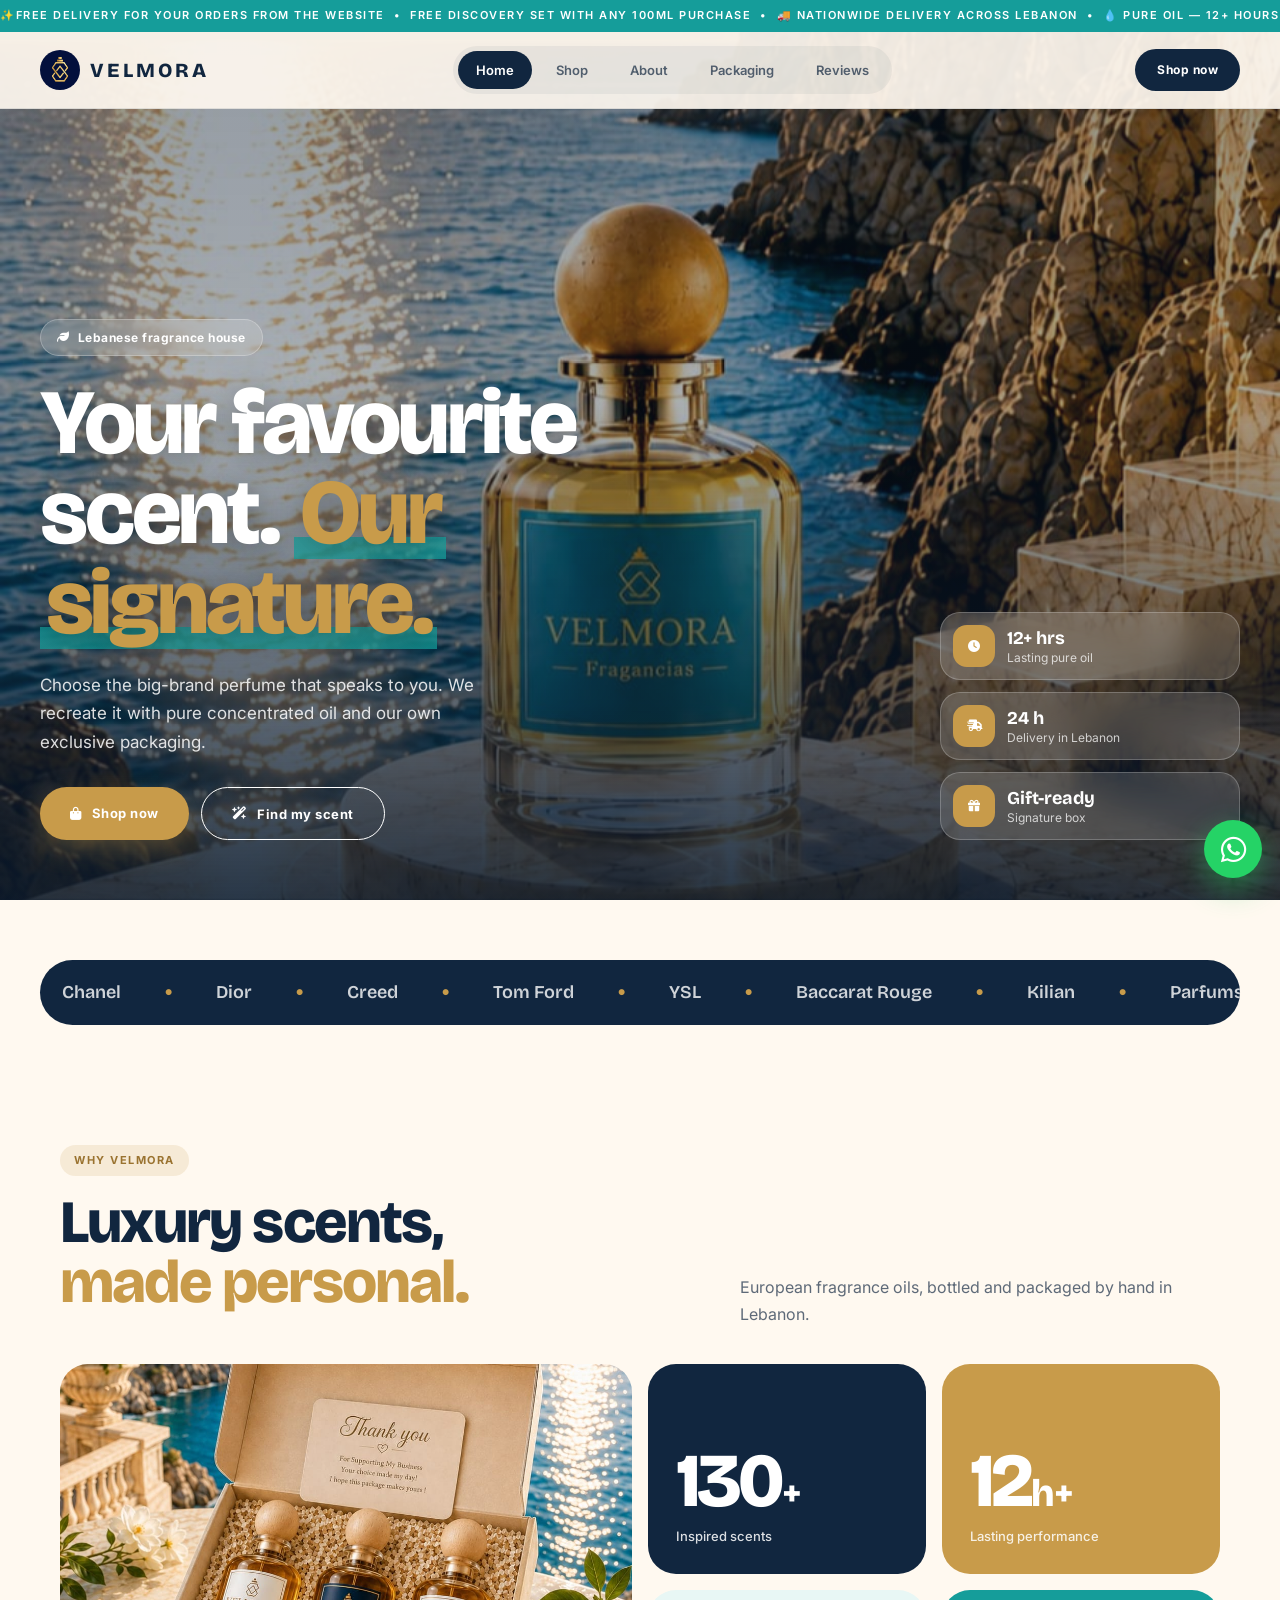
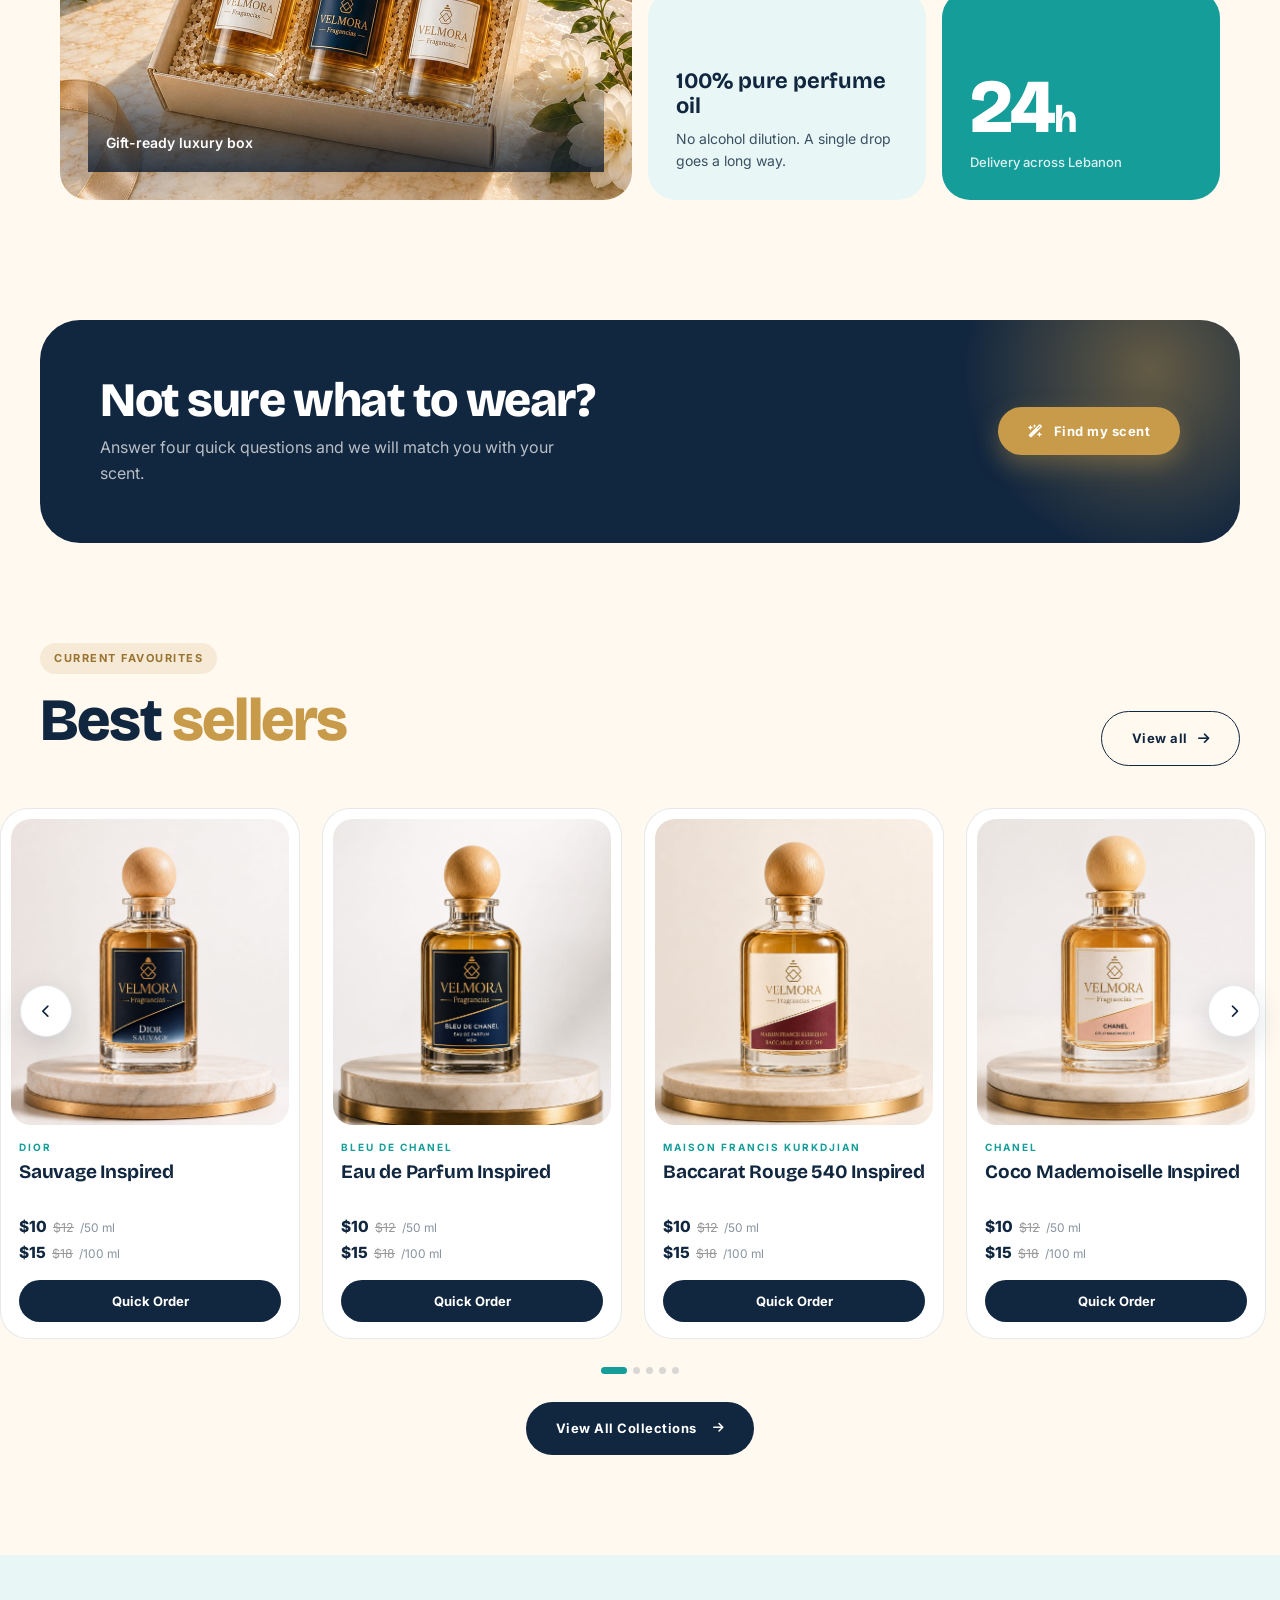
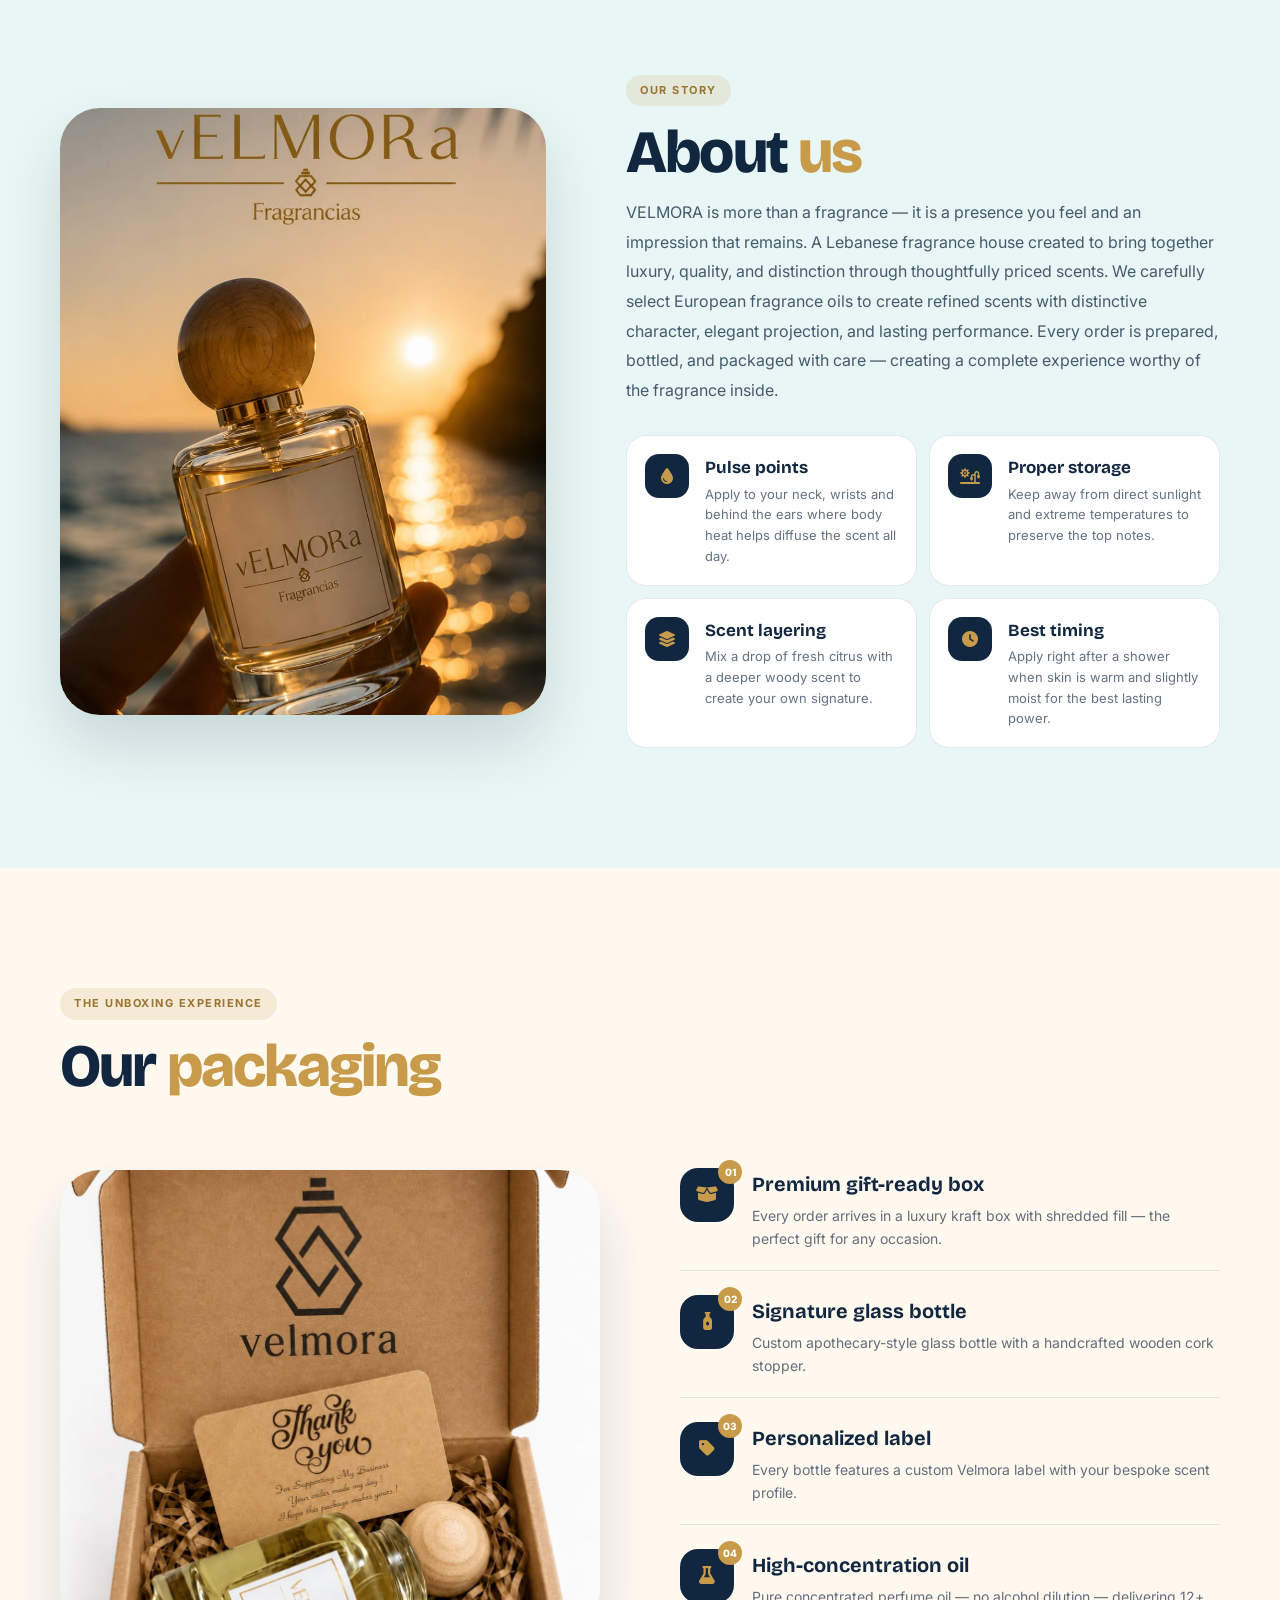
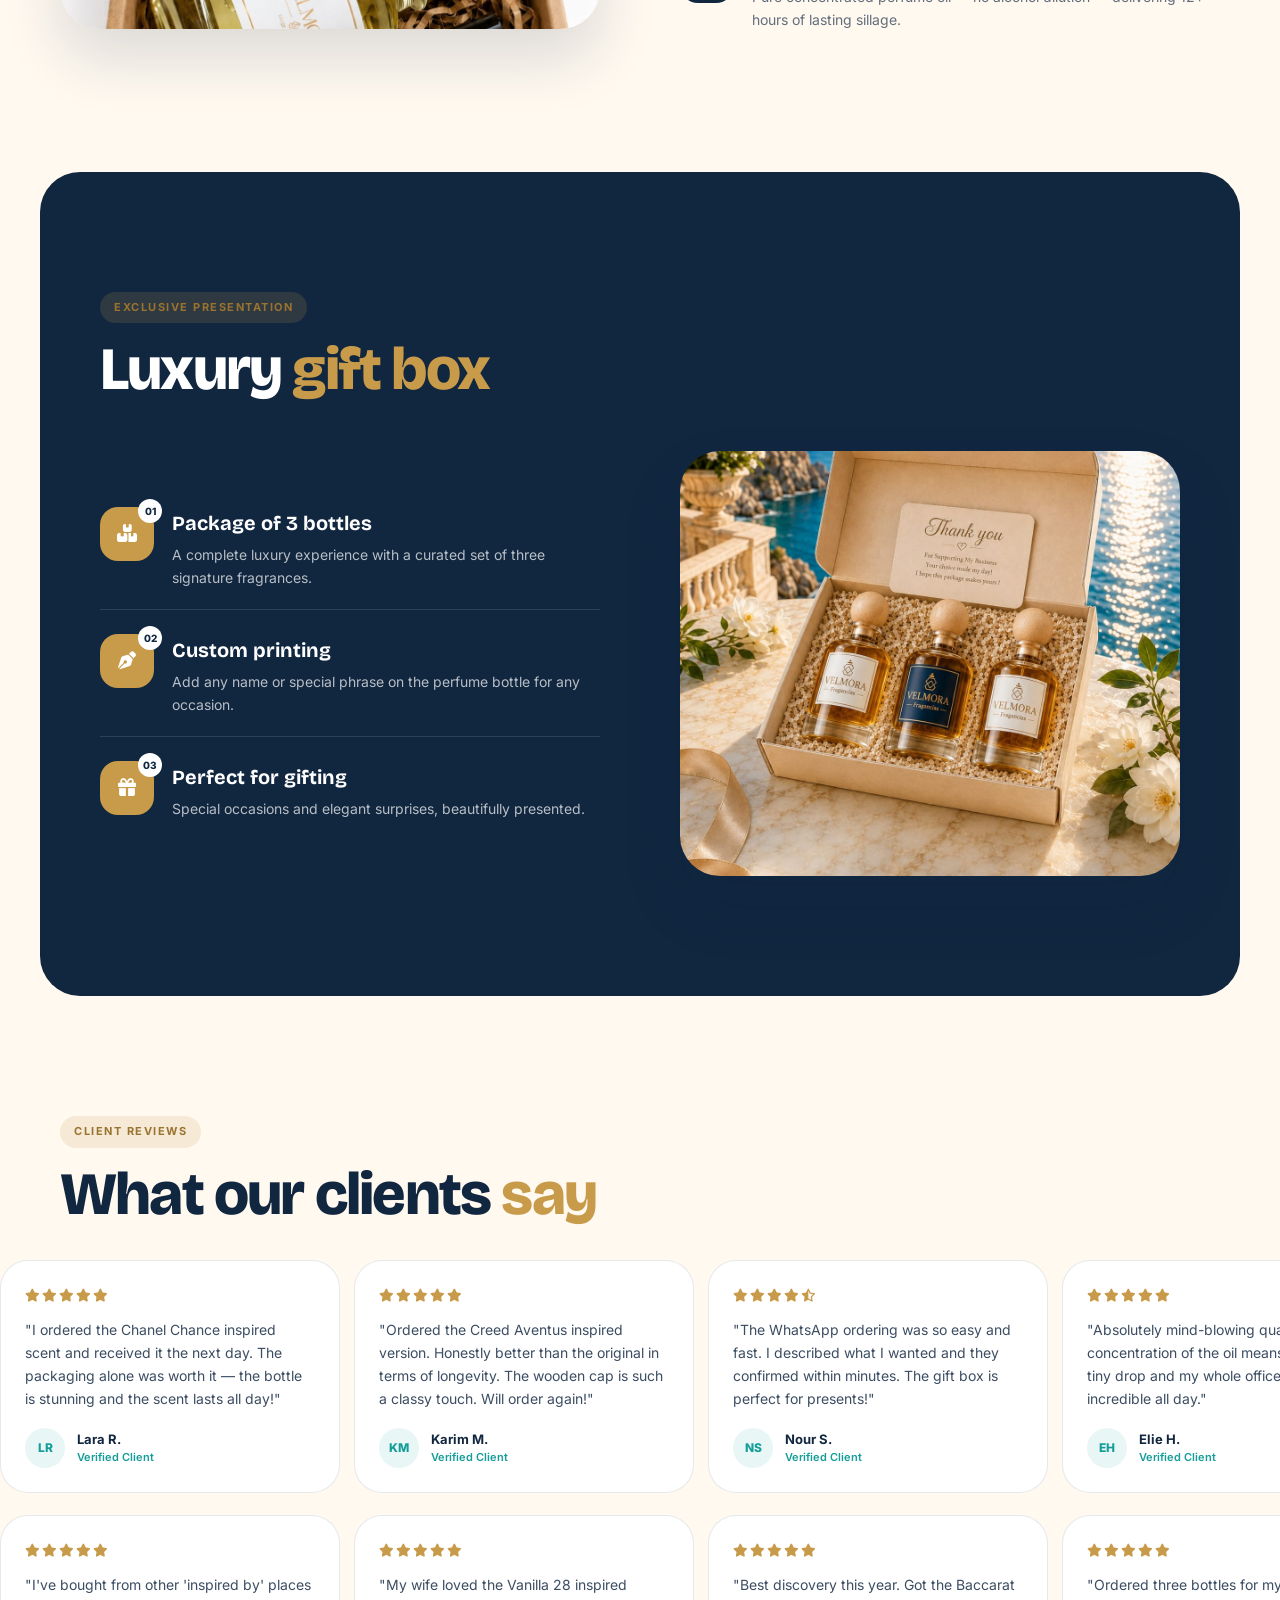
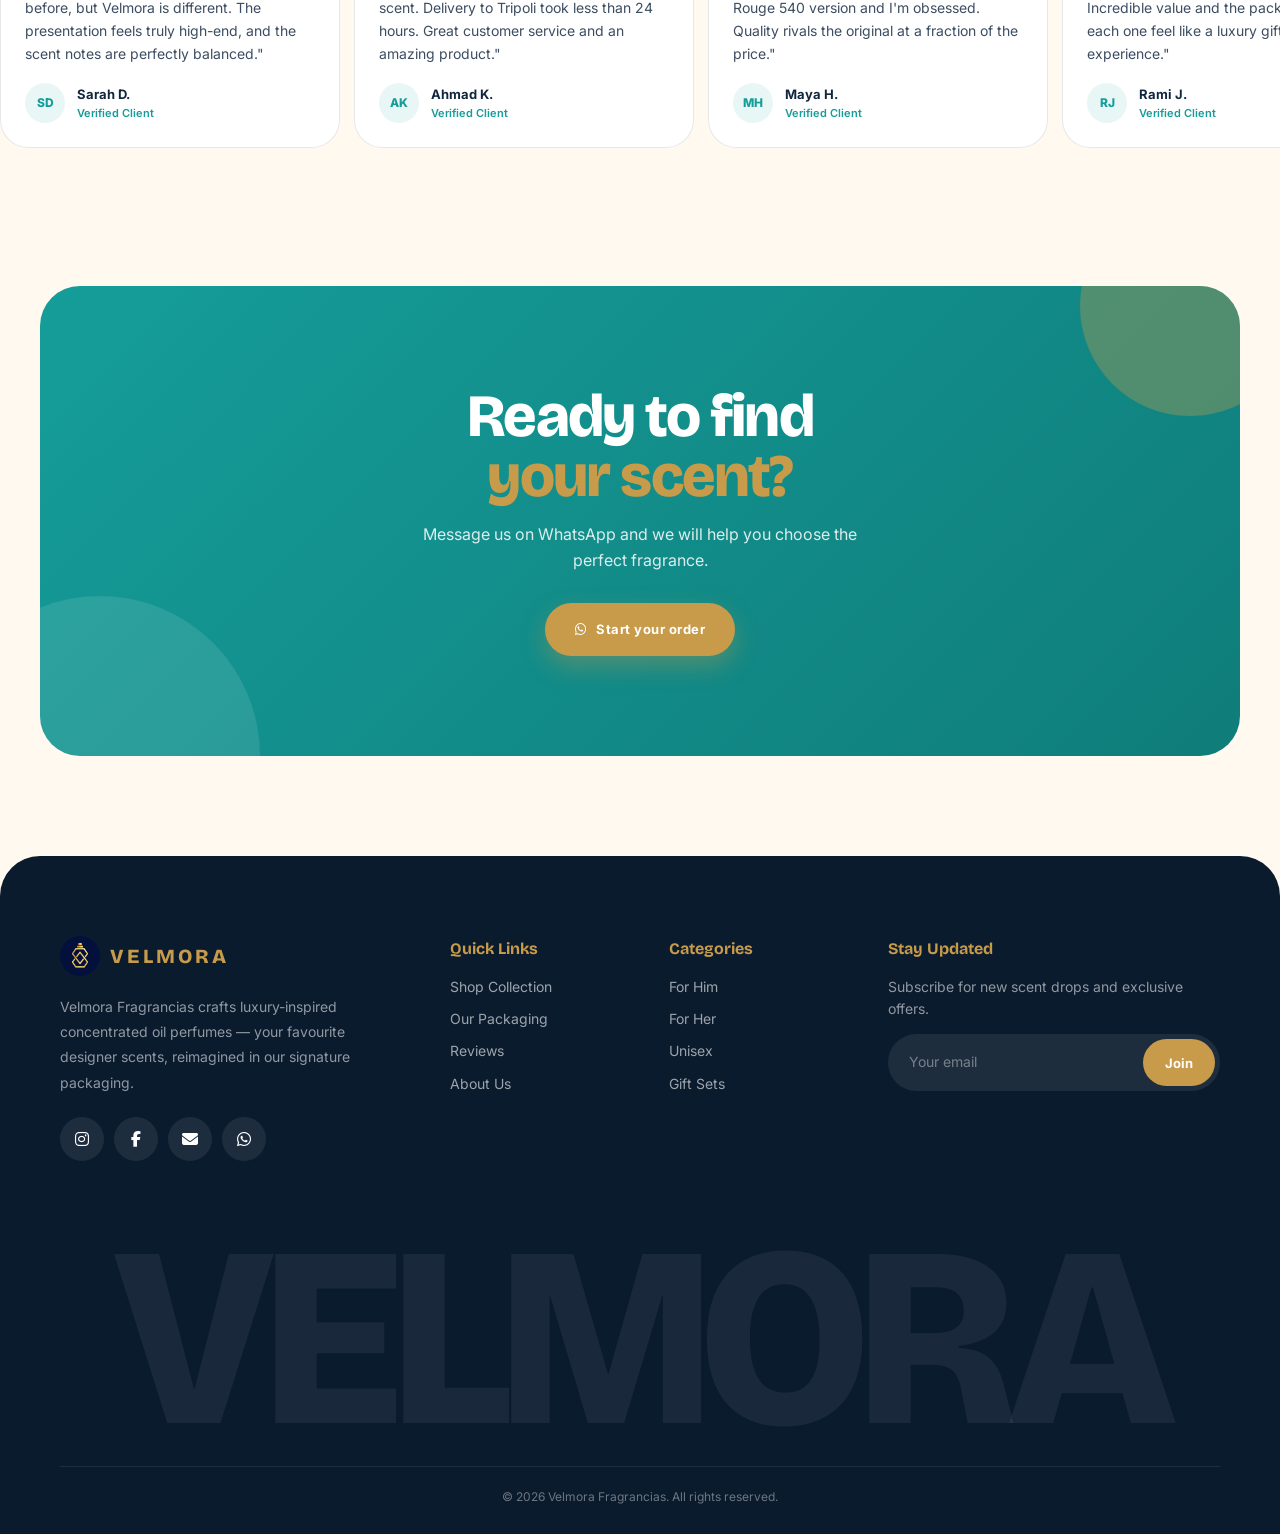
==== commit b57bc33c: "Hero: full-screen image background with glass info cards Co-Authored-By: Claude Sonnet 5.5 <noreply@" ====
--- a/velmora-frangnansiasi/index.html
+++ b/velmora-frangnansiasi/index.html
@@ -73,6 +73,11 @@
 
     <!-- ═══════════ HERO ═══════════ -->
     <section class="hero" id="hero">
+        <picture class="hero-bg">
+            <source srcset="photo/main.hrro.jpeg" media="(min-width: 768px)">
+            <img src="photo/mobile-hero.jpeg" alt="Velmora perfume bottle by the sea">
+        </picture>
+        <div class="hero-overlay"></div>
         <div class="hero-grid">
             <div class="hero-copy">
                 <span class="pill"><i class="fa-solid fa-leaf"></i> Lebanese fragrance house</span>
@@ -80,23 +85,13 @@
                 <p class="hero-sub">Choose the big-brand perfume that speaks to you. We recreate it with pure concentrated oil and our own exclusive packaging.</p>
                 <div class="hero-cta-group">
                     <a href="#bestsellers" class="btn-primary btn-primary--gold"><i class="fa-solid fa-bag-shopping"></i> Shop now</a>
-                    <button type="button" class="btn-primary btn-primary--ghost" data-open-quiz><i class="fa-solid fa-wand-magic-sparkles"></i> Find my scent</button>
-                </div>
-                <div class="hero-trust">
-                    <span><i class="fa-solid fa-truck-fast"></i> Free delivery</span>
-                    <span><i class="fa-solid fa-droplet"></i> Pure oil</span>
-                    <span><i class="fa-solid fa-gift"></i> Gift-ready box</span>
-                </div>
-            </div>
-            <div class="hero-visual reveal">
-                <div class="hero-frame">
-                    <picture>
-                        <source srcset="photo/main.hrro.jpeg" media="(min-width: 768px)">
-                        <img src="photo/mobile-hero.jpeg" alt="Velmora perfume bottle by the sea">
-                    </picture>
-                </div>
-                <div class="float-card fc-1"><i class="fa-solid fa-clock"></i><div><strong>12+ hrs</strong>Lasting pure oil</div></div>
-                <div class="float-card fc-2"><i class="fa-solid fa-truck-fast"></i><div><strong>24 h</strong>Delivery in Lebanon</div></div>
+                    <button type="button" class="btn-primary btn-primary--outline" data-open-quiz><i class="fa-solid fa-wand-magic-sparkles"></i> Find my scent</button>
+                </div>
+            </div>
+            <div class="hero-cards">
+                <div class="float-card"><i class="fa-solid fa-clock"></i><div><strong>12+ hrs</strong>Lasting pure oil</div></div>
+                <div class="float-card"><i class="fa-solid fa-truck-fast"></i><div><strong>24 h</strong>Delivery in Lebanon</div></div>
+                <div class="float-card"><i class="fa-solid fa-gift"></i><div><strong>Gift-ready</strong>Signature box</div></div>
             </div>
         </div>
     </section>
--- a/velmora-frangnansiasi/index.css
+++ b/velmora-frangnansiasi/index.css
@@ -115,39 +115,22 @@
 .btn-primary--ghost:hover { background: var(--velmora-navy); color: #fff; }
 .btn-primary--outline { background: transparent; border: 1.5px solid #fff; color: #fff; }
 
-/* ══════════ HERO (split) ══════════ */
-.hero { padding: 150px 20px 40px; background: radial-gradient(900px 500px at 85% 10%, rgba(21,157,154,.12), transparent 60%), var(--warm-ivory); }
-.hero-grid { max-width: var(--max-w); margin: 0 auto; display: grid; gap: 36px; align-items: center; }
-.pill {
-  display: inline-flex; align-items: center; gap: 8px; padding: 8px 16px; border-radius: 999px;
-  background: var(--aqua-mist); color: var(--turquoise); font-size: 12px; font-weight: 700; letter-spacing: .5px; margin-bottom: 22px;
-}
-.hero-title {
-  font-family: var(--display); font-weight: 800; letter-spacing: -.035em;
-  font-size: clamp(42px, 10.5vw, 78px); line-height: 1; color: var(--velmora-navy); margin-bottom: 22px;
-}
-.hero-title .hl { color: var(--turquoise); background: linear-gradient(transparent 70%, rgba(200,155,74,.45) 70%, rgba(200,155,74,.45) 92%, transparent 92%); -webkit-box-decoration-break: clone; box-decoration-break: clone; padding: 0 .06em; }
-.hero-sub { font-size: 17px; line-height: 1.7; color: rgba(17,38,63,.7); max-width: 470px; margin-bottom: 30px; }
+/* ══════════ HERO (full screen) ══════════ */
+.hero { position: relative; min-height: 100vh; min-height: 100svh; display: flex; align-items: flex-end; overflow: hidden; color: #fff; padding: 150px 20px 48px; background: var(--ink); }
+.hero-bg { position: absolute; inset: 0; z-index: 0; }
+.hero-bg img { width: 100%; height: 100%; object-fit: cover; animation: hero-zoom 16s ease-out forwards; }
+@keyframes hero-zoom { from { transform: scale(1.1); } to { transform: scale(1); } }
+.hero-overlay { position: absolute; inset: 0; z-index: 1; background: linear-gradient(to top, rgba(11,27,46,.88) 0%, rgba(11,27,46,.35) 55%, rgba(11,27,46,.45) 100%); }
+.hero-grid { position: relative; z-index: 2; width: 100%; max-width: var(--max-w); margin: 0 auto; display: grid; gap: 32px; align-items: end; }
+.pill { display: inline-flex; align-items: center; gap: 8px; padding: 8px 16px; border-radius: 999px; background: rgba(255,255,255,.16); backdrop-filter: blur(10px); -webkit-backdrop-filter: blur(10px); border: 1px solid rgba(255,255,255,.25); color: #fff; font-size: 12px; font-weight: 700; letter-spacing: .5px; margin-bottom: 22px; }
+.hero-title { font-family: var(--display); font-weight: 800; letter-spacing: -.035em; font-size: clamp(42px, 11vw, 92px); line-height: .98; color: #fff; margin-bottom: 22px; text-shadow: 0 4px 30px rgba(0,0,0,.35); }
+.hero-title .hl { color: var(--champagne-gold); background: linear-gradient(transparent 72%, rgba(21,157,154,.75) 72%, rgba(21,157,154,.75) 92%, transparent 92%); -webkit-box-decoration-break: clone; box-decoration-break: clone; padding: 0 .06em; }
+.hero-sub { font-size: 17px; line-height: 1.7; color: rgba(255,255,255,.85); max-width: 480px; margin-bottom: 30px; }
 .hero-cta-group { display: flex; flex-direction: column; gap: 12px; }
-.hero-trust { display: flex; flex-wrap: wrap; gap: 8px 22px; margin-top: 30px; font-size: 13px; font-weight: 600; color: rgba(17,38,63,.7); }
-.hero-trust span { display: inline-flex; align-items: center; gap: 8px; }
-.hero-trust i { color: var(--turquoise); }
-.hero-visual { position: relative; }
-.hero-frame { border-radius: var(--r-xl); overflow: hidden; aspect-ratio: 4/5; background: var(--aqua-mist); box-shadow: 0 40px 80px rgba(17,38,63,.18); }
-.hero-frame img { width: 100%; height: 100%; object-fit: cover; animation: hero-zoom 14s ease-out forwards; }
-@keyframes hero-zoom { from { transform: scale(1.1); } to { transform: scale(1); } }
-.float-card {
-  position: absolute; display: flex; align-items: center; gap: 12px; padding: 12px 18px 12px 12px;
-  background: rgba(255,255,255,.92); backdrop-filter: blur(12px); border-radius: var(--r-md);
-  box-shadow: 0 16px 40px rgba(17,38,63,.16); font-size: 12px; color: rgba(17,38,63,.6); line-height: 1.3;
-  animation: floaty 6s ease-in-out infinite;
-}
-.float-card strong { display: block; font-family: var(--display); font-size: 18px; color: var(--velmora-navy); }
-.float-card i { width: 42px; height: 42px; border-radius: 14px; display: flex; align-items: center; justify-content: center; background: var(--velmora-navy); color: var(--champagne-gold); }
-.fc-1 { left: 10px; bottom: 16px; }
-.fc-2 { display: none; right: -8px; top: 28px; animation-delay: -3s; }
-.fc-2 i { background: var(--turquoise); color: #fff; }
-@keyframes floaty { 50% { transform: translateY(-10px); } }
+.hero-cards { display: none; }
+.float-card { display: flex; align-items: center; gap: 12px; padding: 12px 20px 12px 12px; background: rgba(255,255,255,.14); backdrop-filter: blur(16px); -webkit-backdrop-filter: blur(16px); border: 1px solid rgba(255,255,255,.22); border-radius: var(--r-md); font-size: 12px; color: rgba(255,255,255,.75); line-height: 1.3; }
+.float-card strong { display: block; font-family: var(--display); font-size: 18px; color: #fff; }
+.float-card i { width: 42px; height: 42px; border-radius: 14px; display: flex; align-items: center; justify-content: center; background: var(--champagne-gold); color: #fff; }
 
 /* ══════════ BRAND MARQUEE ══════════ */
 .brand-strip { margin: 40px 20px 0; border-radius: 999px; background: var(--velmora-navy); overflow: hidden; padding: 18px 0; }
@@ -348,12 +331,10 @@
   .header .header-cta { display: inline-flex; }
   .scroll-arrow { display: flex; }
 
-  .hero { padding: 170px 40px 50px; }
-  .hero-grid { grid-template-columns: 1.1fr .9fr; gap: 60px; }
+  .hero { padding: 170px 40px 60px; }
+  .hero-grid { grid-template-columns: 1.3fr .7fr; gap: 60px; }
   .hero-cta-group { flex-direction: row; }
-  .hero-frame { aspect-ratio: 4/4.6; }
-  .fc-2 { display: flex; }
-  .fc-1 { left: -8px; bottom: 28px; }
+  .hero-cards { display: grid; gap: 12px; justify-self: end; width: 100%; max-width: 300px; }
 
   .brand-strip { margin: 60px 40px 0; }
   .section-padding { padding: 120px 40px; }
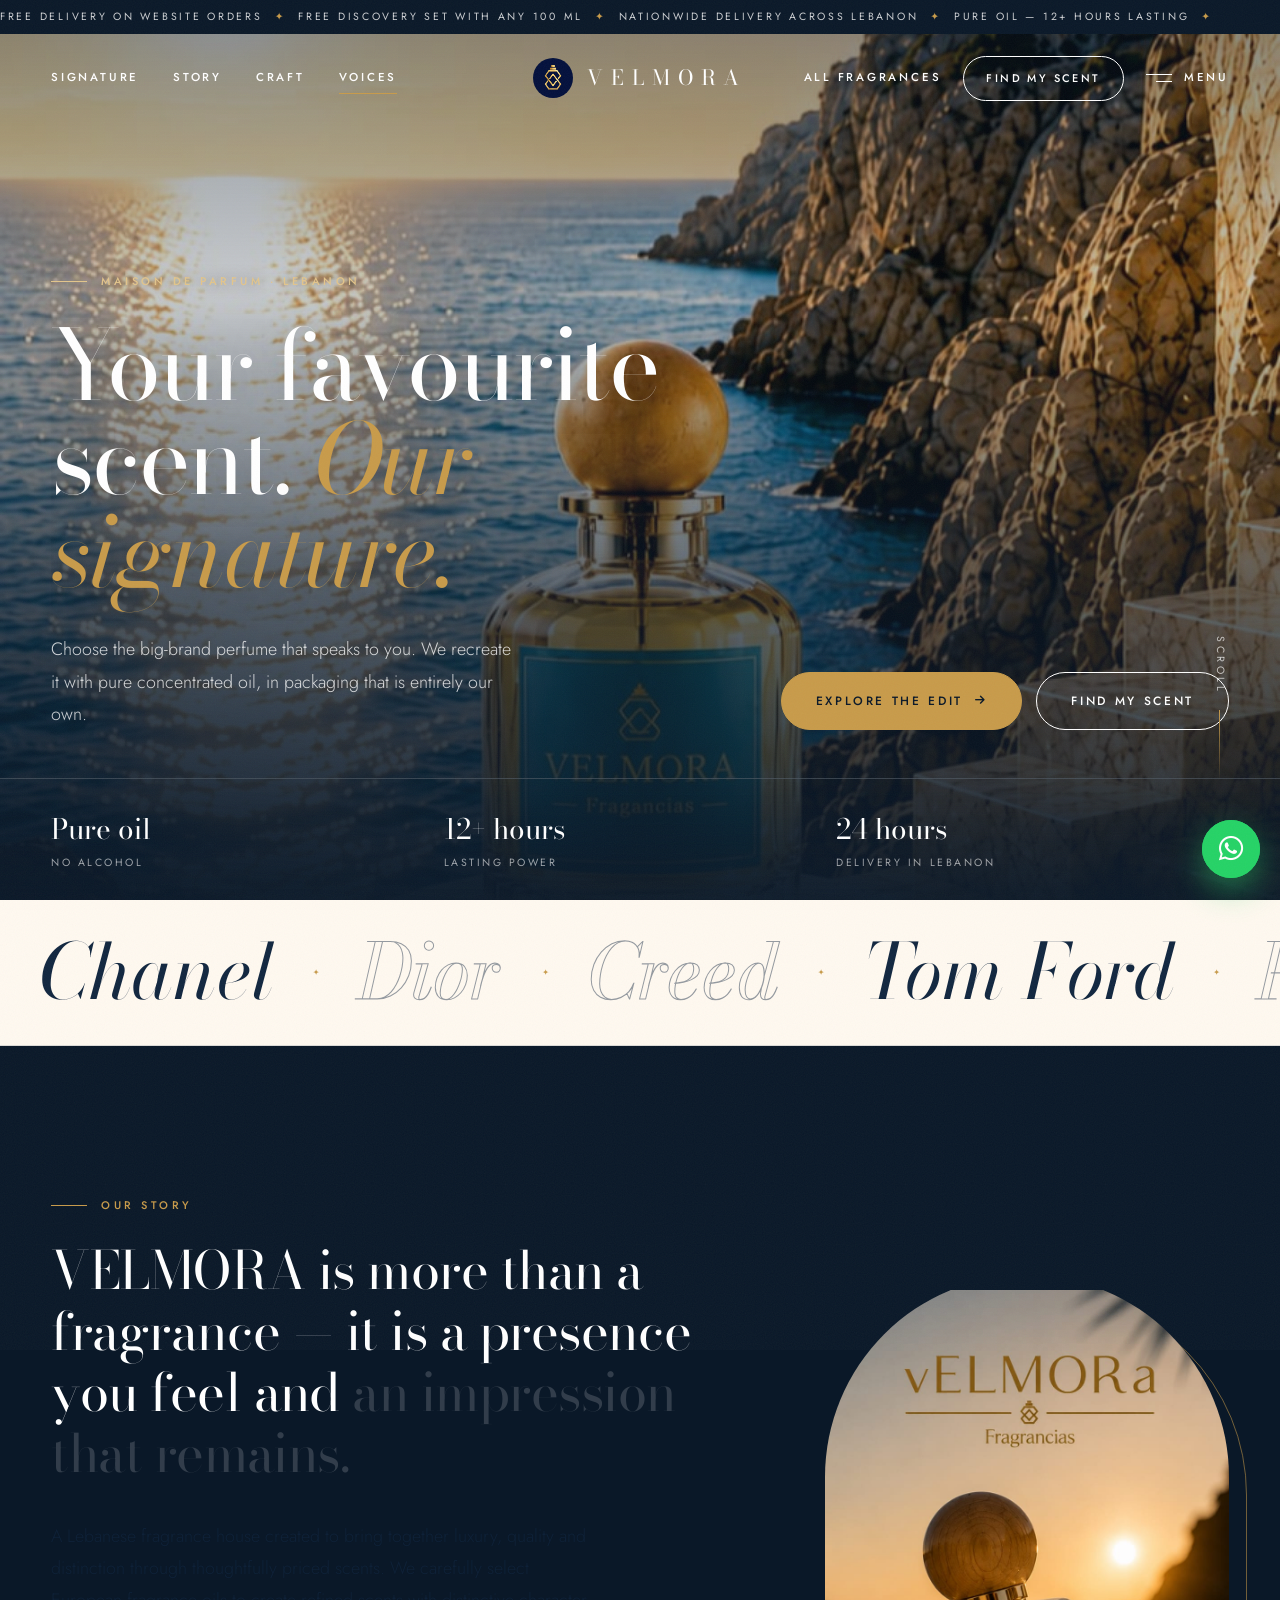
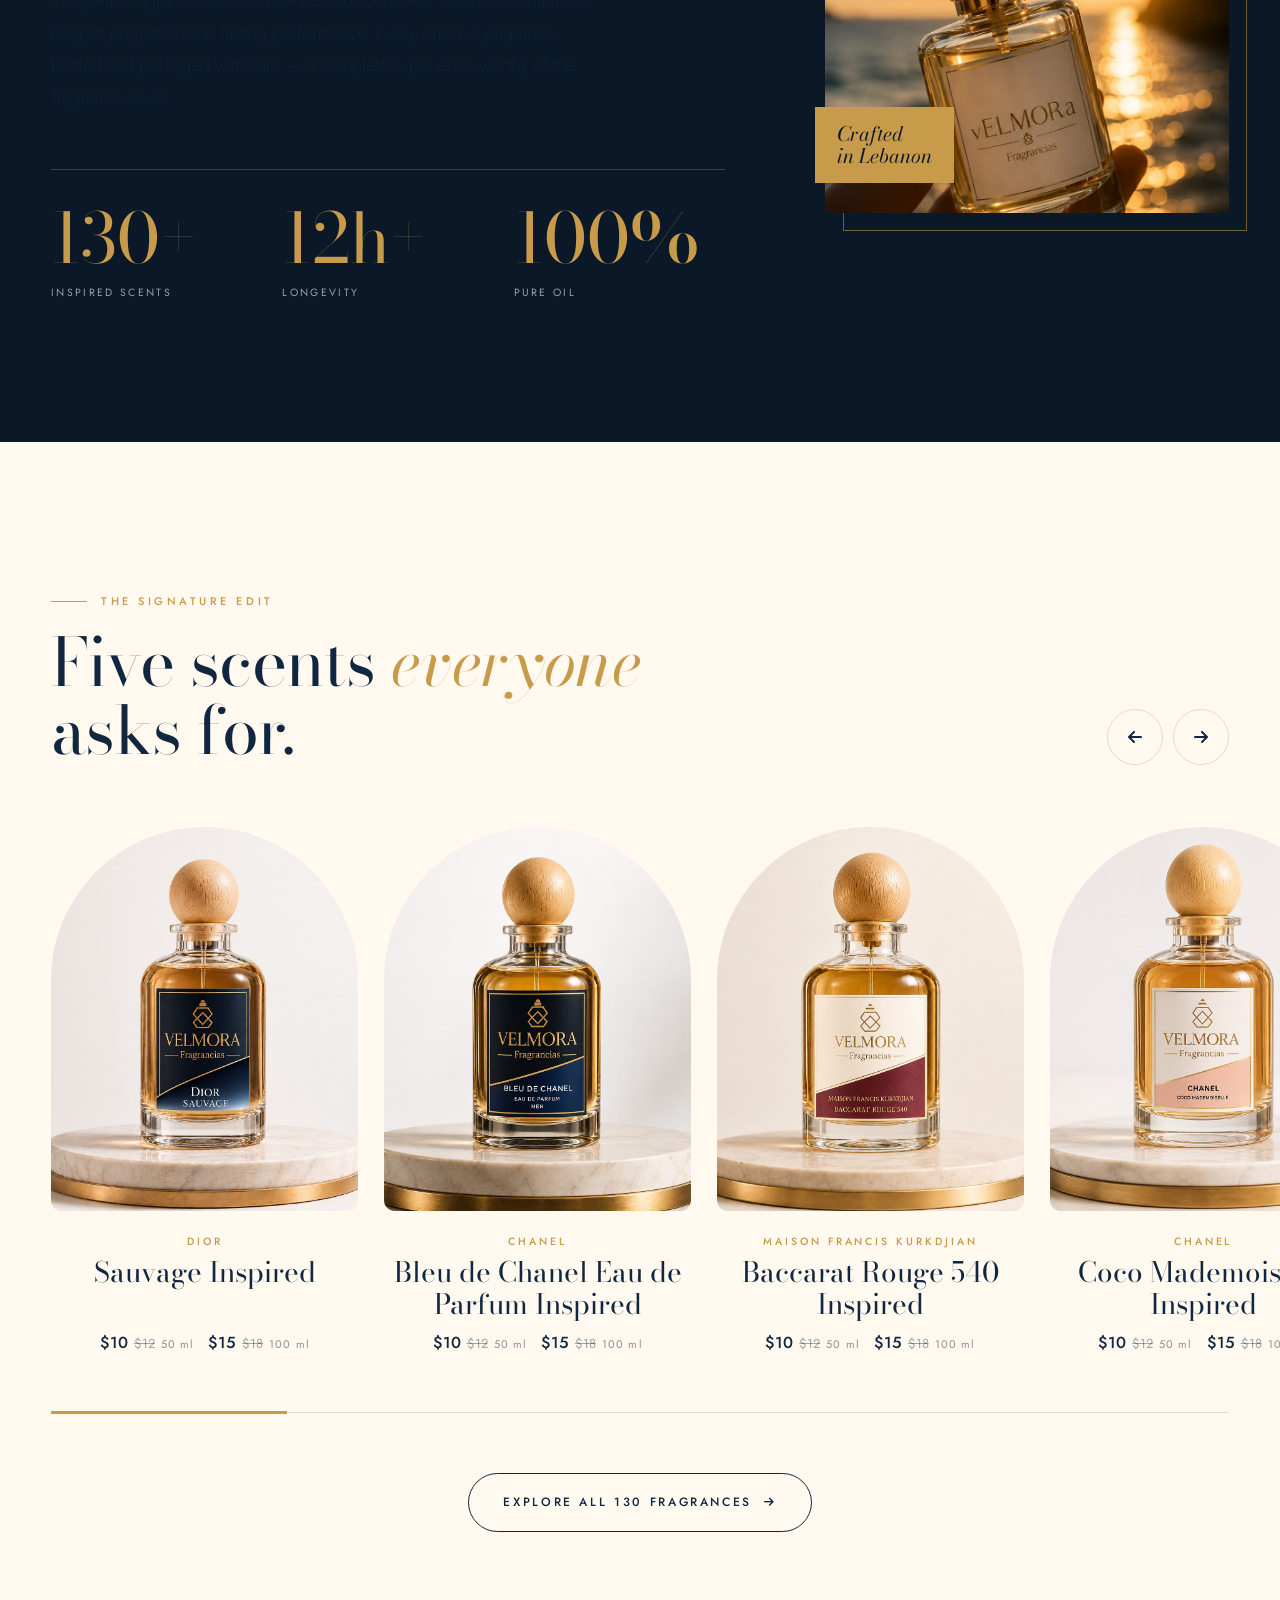
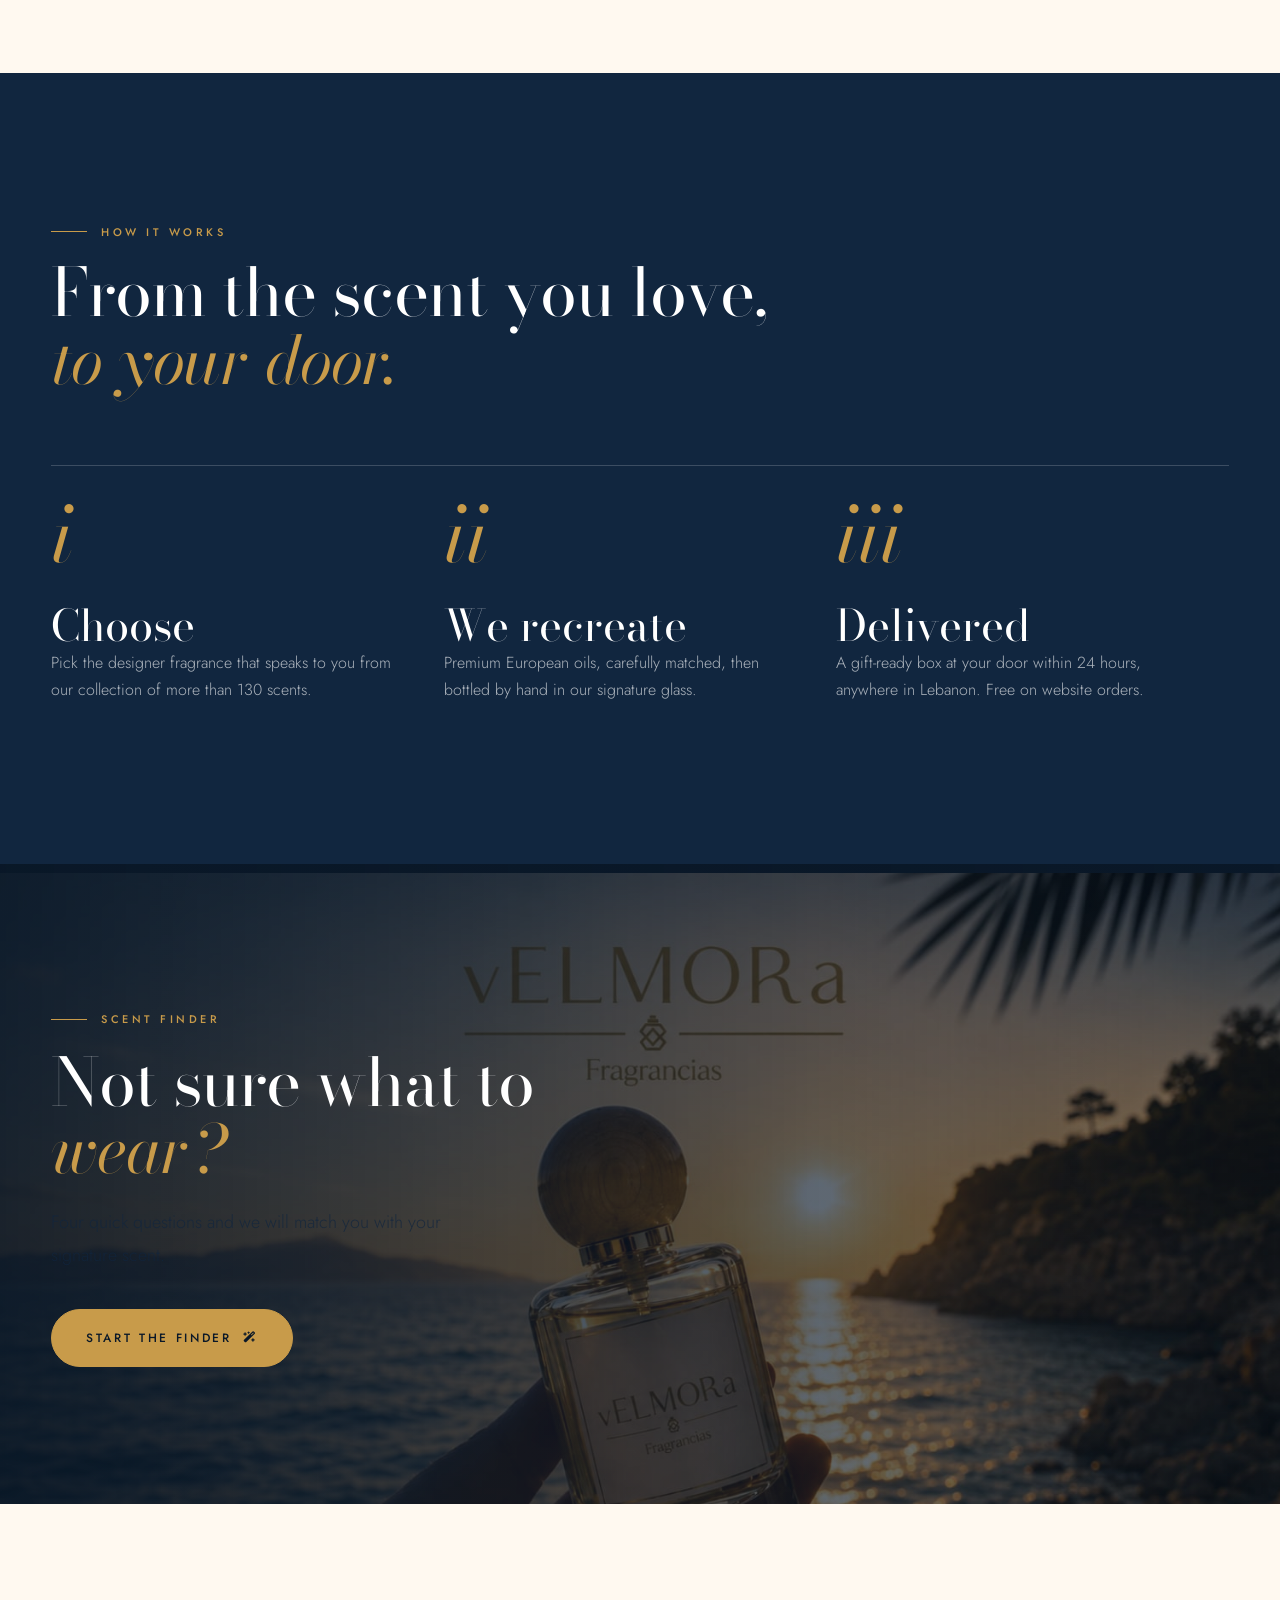
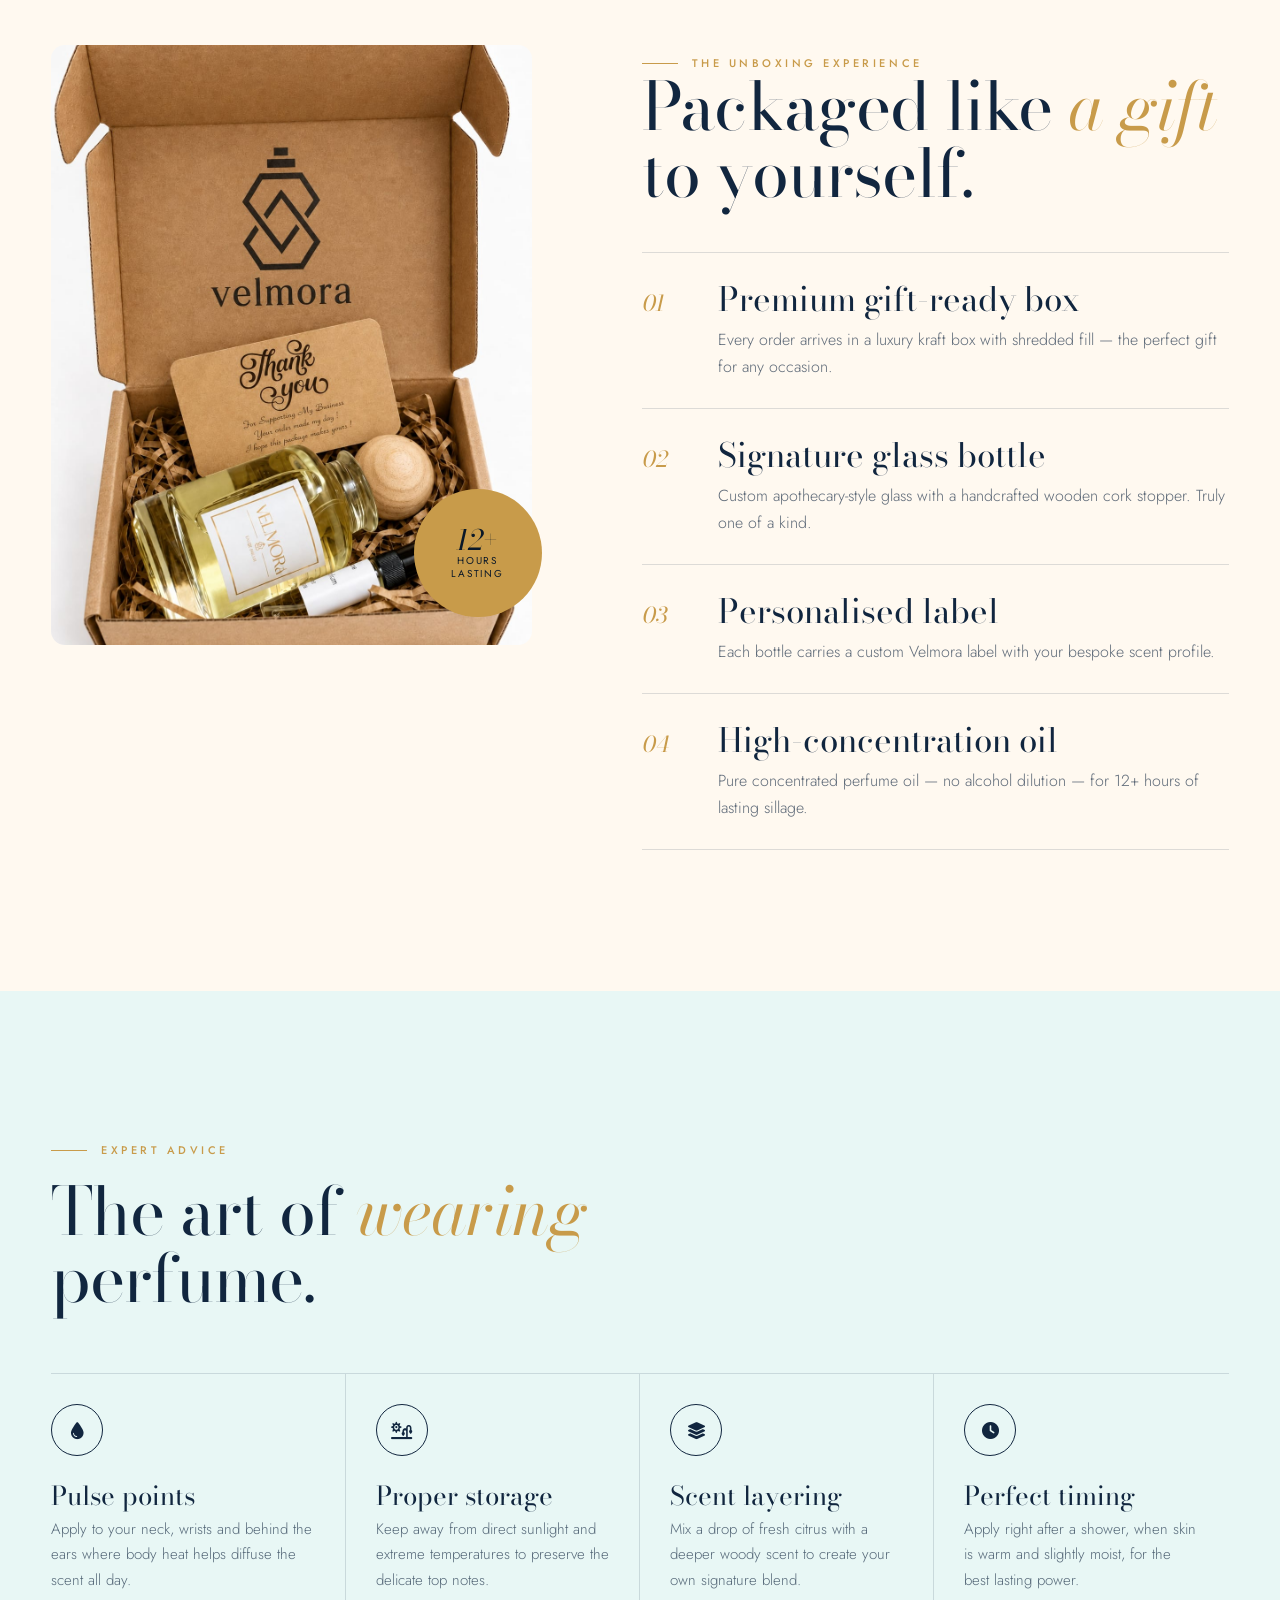
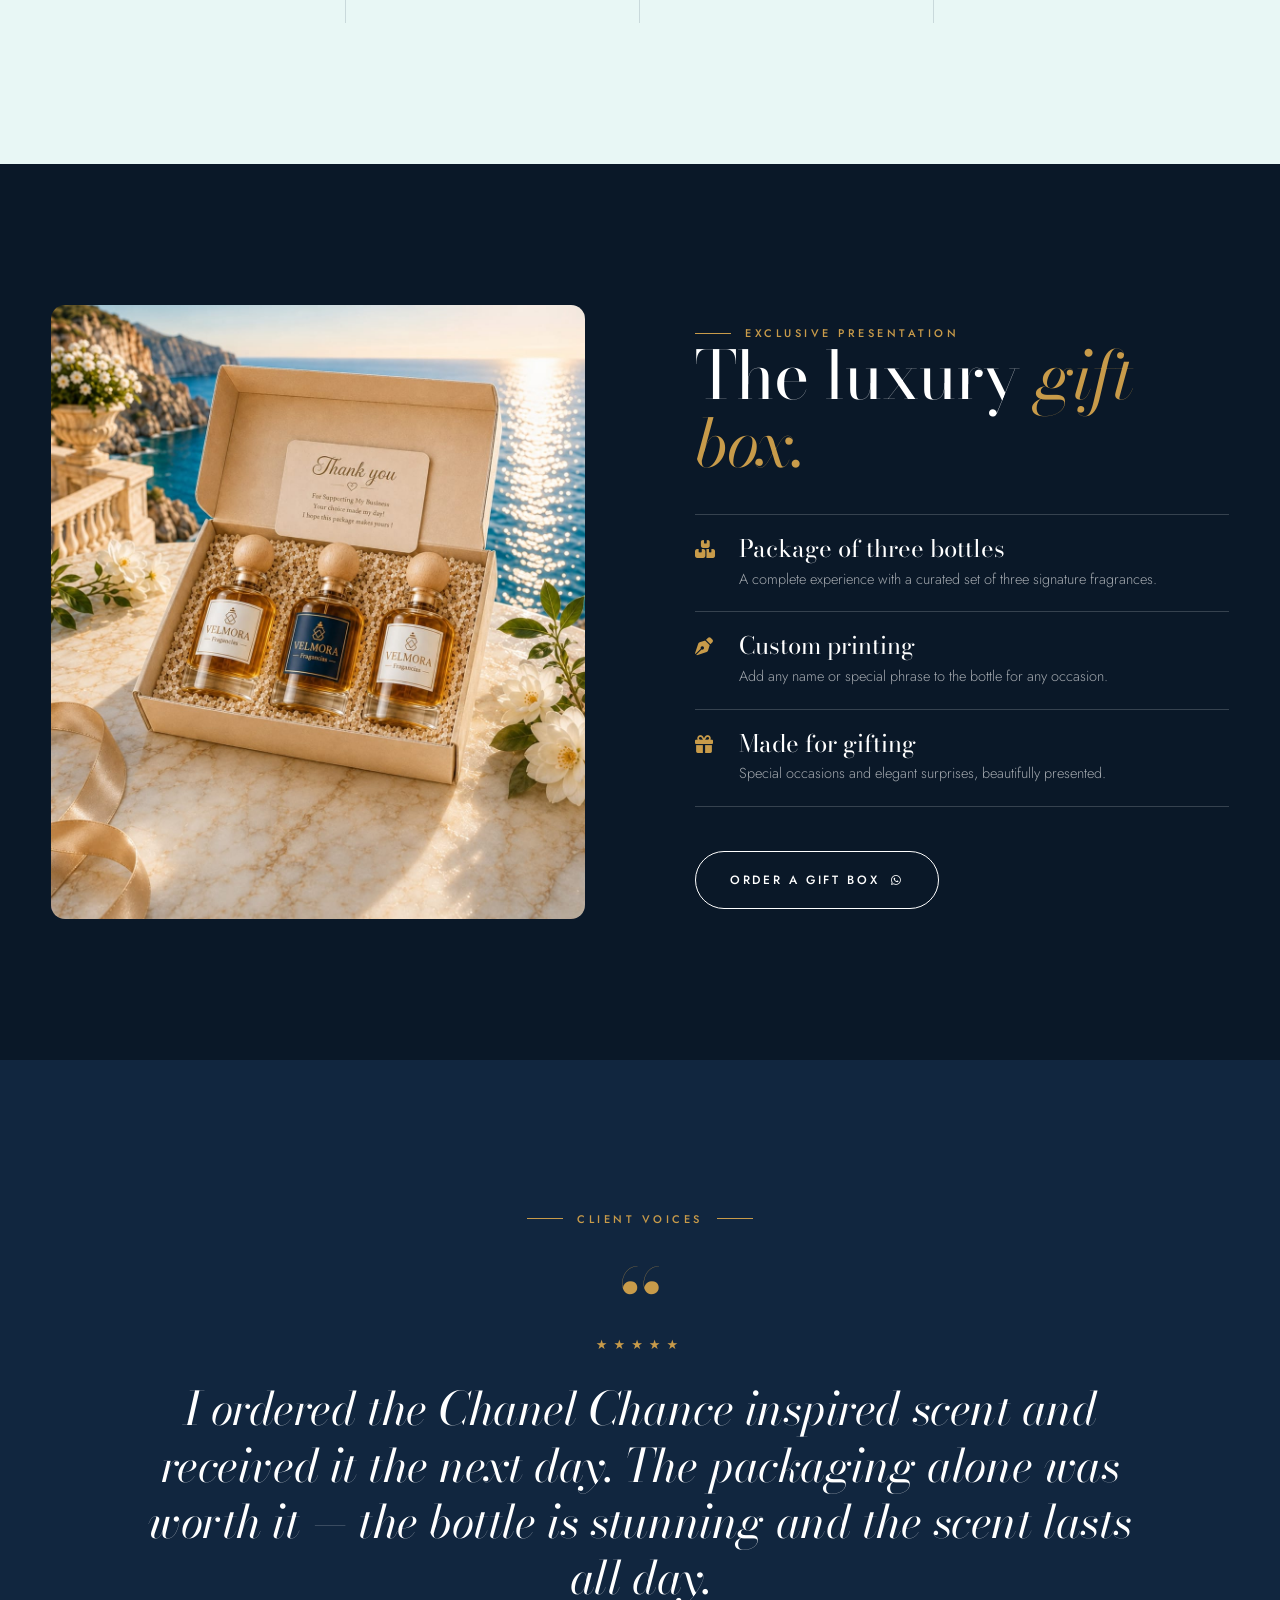
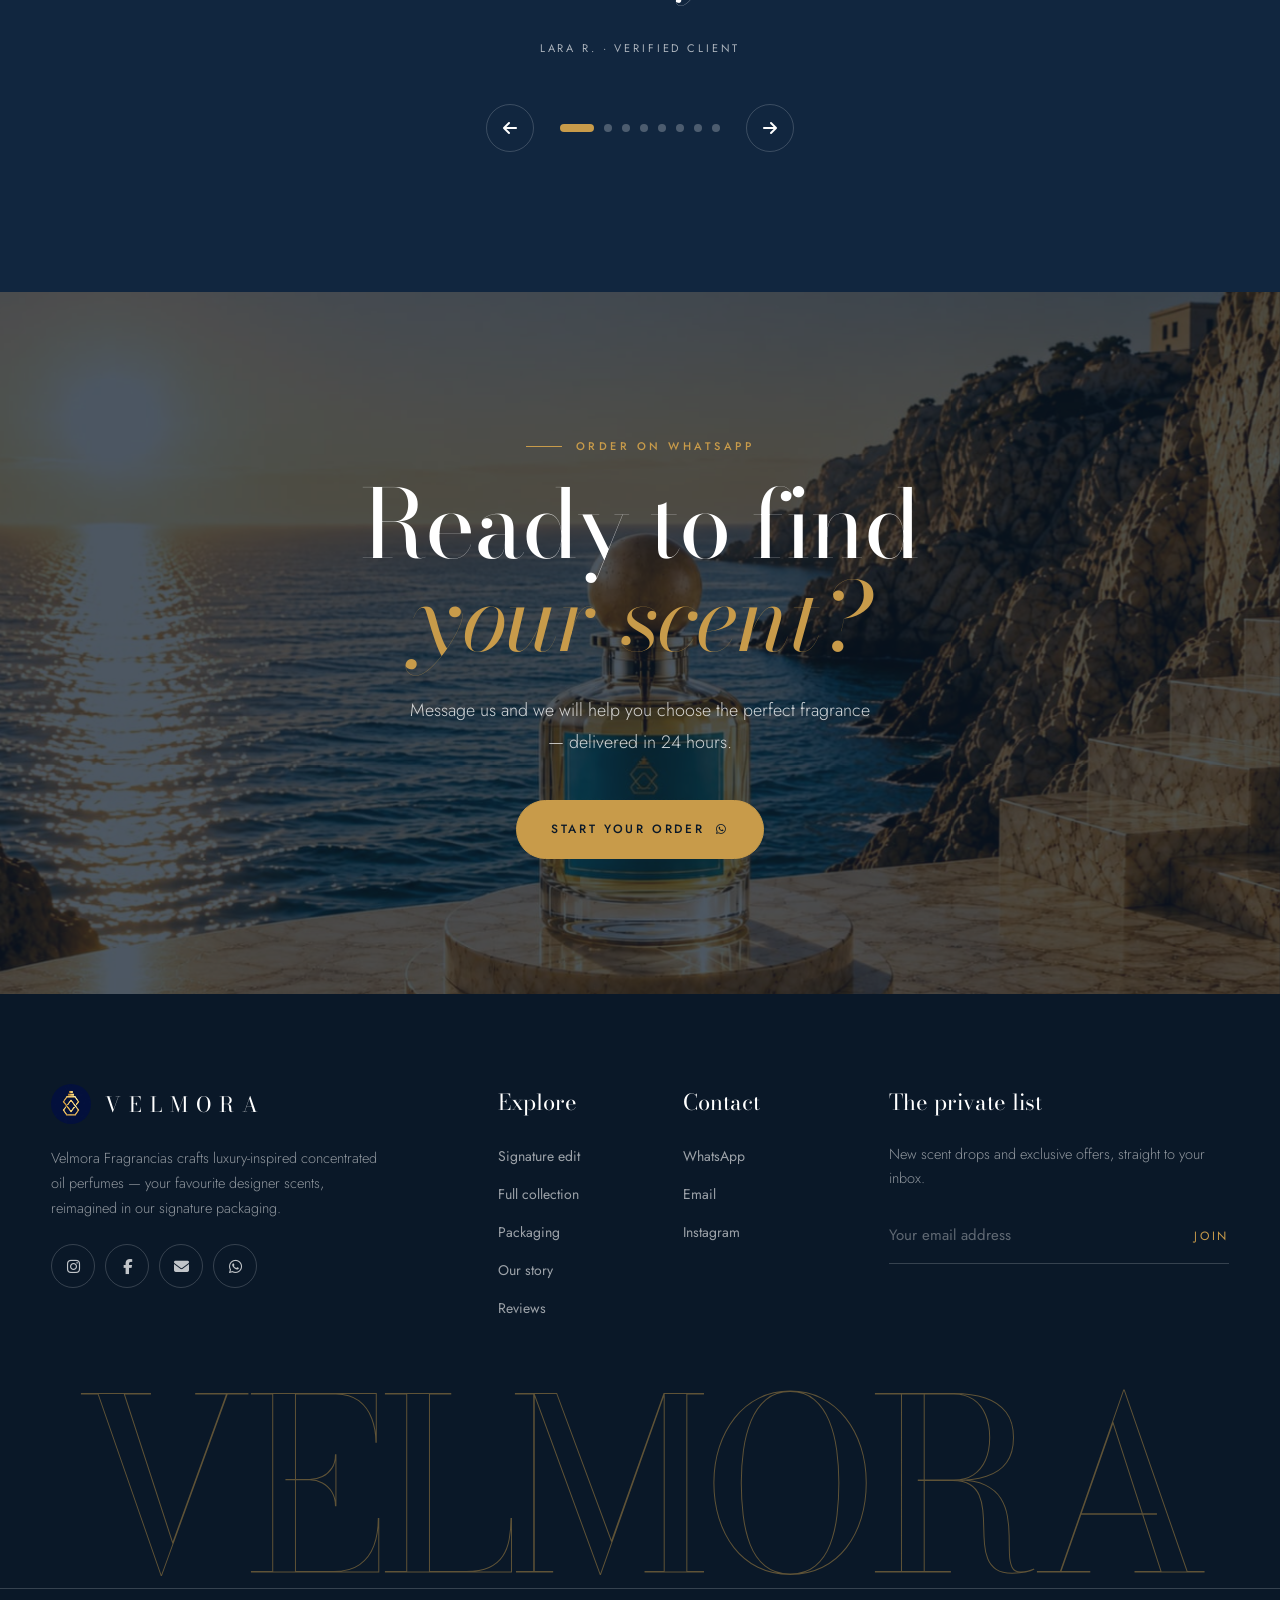
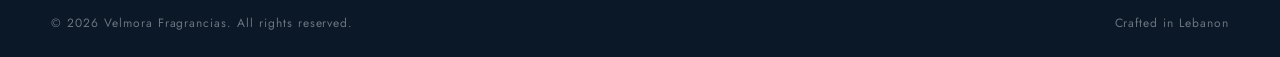
==== commit f96a699c: "Agency rebuild: new architecture (css/, js/, assets/), luxury editorial design, shared catalogue dat" ====
--- a/velmora-frangnansiasi/index.html
+++ b/velmora-frangnansiasi/index.html
@@ -1,834 +1,363 @@
-﻿<!DOCTYPE html>
+<!DOCTYPE html>
 <html lang="en">
 <head>
-    <meta charset="UTF-8">
-    <meta name="viewport" content="width=device-width, initial-scale=1.0">
-    <meta name="description" content="Velmora Fragrancias — Luxury-inspired concentrated oil perfumes crafted in Lebanon. Your favourite designer scents, reimagined in our signature packaging.">
-    <meta name="keywords" content="perfume, fragrance, luxury scents, inspired perfume, concentrated perfume oil, Lebanon perfume, Velmora">
-    <meta name="author" content="Velmora Fragrancias">
-    <meta property="og:title" content="Velmora Fragrancias | Luxury Inspired Scents">
-    <meta property="og:description" content="Choose the big-brand perfume that speaks to you. We recreate it with our own exclusive packaging and high-concentration oils.">
-    <meta property="og:image" content="https://velmora-fragrancias.netlify.app/photo/main.hrro.jpeg">
-    <meta property="og:type" content="website">
-    <title>Velmora Fragrancias | Luxury Inspired Scents</title>
-
-    <link rel="preconnect" href="https://fonts.googleapis.com">
-    <link rel="preconnect" href="https://fonts.gstatic.com" crossorigin>
-    <link href="https://fonts.googleapis.com/css2?family=Bricolage+Grotesque:opsz,wght@12..96,500;12..96,600;12..96,700;12..96,800&family=Inter:wght@400;500;600;700&display=swap" rel="stylesheet">
-    <link rel="stylesheet" href="https://cdnjs.cloudflare.com/ajax/libs/font-awesome/6.5.0/css/all.min.css">
-    <link rel="stylesheet" href="index.css">
+<meta charset="UTF-8">
+<meta name="viewport" content="width=device-width, initial-scale=1.0">
+<title>Velmora Fragrancias | Luxury Inspired Scents</title>
+<meta name="description" content="Velmora Fragrancias — luxury-inspired concentrated oil perfumes crafted in Lebanon. Your favourite designer scents, reimagined in our signature packaging.">
+<meta name="theme-color" content="#0A1828">
+<meta property="og:title" content="Velmora Fragrancias | Luxury Inspired Scents">
+<meta property="og:description" content="Choose the big-brand perfume that speaks to you. We recreate it with our own exclusive packaging and high-concentration oils.">
+<meta property="og:image" content="https://velmora-fragrancias.netlify.app/assets/img/main.hrro.jpeg">
+<meta property="og:type" content="website">
+<link rel="icon" href="assets/img/logo.jpeg">
+<link rel="preconnect" href="https://fonts.googleapis.com">
+<link rel="preconnect" href="https://fonts.gstatic.com" crossorigin>
+<link href="https://fonts.googleapis.com/css2?family=Bodoni+Moda:ital,opsz,wght@0,6..96,400;0,6..96,500;1,6..96,400;1,6..96,500&family=Jost:wght@300;400;500&display=swap" rel="stylesheet">
+<link rel="stylesheet" href="https://cdnjs.cloudflare.com/ajax/libs/font-awesome/6.5.0/css/all.min.css">
+<link rel="preload" as="image" href="assets/img/mobile-hero.jpeg" media="(max-width: 767px)">
+<link rel="preload" as="image" href="assets/img/main.hrro.jpeg" media="(min-width: 768px)">
+<link rel="stylesheet" href="css/base.css">
+<link rel="stylesheet" href="css/home.css">
+<script>document.documentElement.classList.add('js');try{if(sessionStorage.getItem('vl-intro'))document.documentElement.classList.add('no-preloader')}catch(e){}</script>
 </head>
-<body>
-
-    <!-- ═══════════ HEADER ═══════════ -->
-    <header class="header" id="mainHeader">
-        <div class="ticker-ribbon">
-            <div class="ticker-track"><span>✨FREE delivery for your orders from the website &nbsp;•&nbsp; FREE Discovery Set with any 100ml purchase &nbsp;•&nbsp; 🚚 Nationwide Delivery across Lebanon &nbsp;•&nbsp; 💧 Pure Oil — 12+ Hours Lasting&nbsp;•&nbsp; free delivery for your orders from the website ✨</span><span aria-hidden="true">✨FREE delivery for your orders from the website &nbsp;•&nbsp; FREE Discovery Set with any 100ml purchase &nbsp;•&nbsp; 🚚 Nationwide Delivery across Lebanon &nbsp;•&nbsp; 💧 Pure Oil — 12+ Hours Lasting&nbsp;•&nbsp; free delivery for your orders from the website ✨</span></div>
-        </div>
-        <div class="header-inner">
-            <a href="#hero" class="logo-wrap">
-                <img src="photo/logo.jpeg" alt="Velmora" class="logo-img">
-                <span class="logo-text">VELMORA</span>
-            </a>
-            <nav class="nav">
-                <a href="#hero" class="nav-link active">Home</a>
-                <a href="#bestsellers" class="nav-link">Shop</a>
-                <a href="#about" class="nav-link">About</a>
-                <a href="#packaging" class="nav-link">Packaging</a>
-                <a href="#reviews" class="nav-link">Reviews</a>
-            </nav>
-            <div class="header-right">
-                <a href="#bestsellers" class="btn-primary btn-primary--navy header-cta">Shop now</a>
-                <button class="icon-btn" id="hamburgerBtn" aria-label="Menu"><i class="fa-solid fa-bars"></i></button>
-            </div>
-        </div>
-    </header>
-
-    <!-- ═══════════ MOBILE DRAWER ═══════════ -->
-    <div class="mobile-drawer-overlay" id="drawerOverlay"></div>
-    <div class="mobile-drawer" id="mobileDrawer">
-        <div class="drawer-header">
-            <span class="drawer-logo">VELMORA</span>
-            <button class="drawer-close" id="drawerCloseBtn" aria-label="Close"><i class="fa-solid fa-xmark"></i></button>
-        </div>
-        <nav class="drawer-nav">
-            <a href="#hero" class="drawer-nav-link"><i class="fa-solid fa-house"></i> Home</a>
-            <a href="#bestsellers" class="drawer-nav-link"><i class="fa-solid fa-bottle-droplet"></i> Shop</a>
-            <a href="#about" class="drawer-nav-link"><i class="fa-solid fa-book-open"></i> About Us</a>
-            <a href="#tips" class="drawer-nav-link"><i class="fa-solid fa-lightbulb"></i> Tips</a>
-            <a href="#packaging" class="drawer-nav-link"><i class="fa-solid fa-box-open"></i> Packaging</a>
-            <a href="#reviews" class="drawer-nav-link"><i class="fa-solid fa-star"></i> Reviews</a>
-        </nav>
-        <div class="drawer-footer">
-            <a href="https://wa.me/96181772615" class="btn-primary btn-primary--gold" style="width:100%; margin-bottom: 16px;">
-                <i class="fa-brands fa-whatsapp"></i> Order on WhatsApp
-            </a>
-            <div class="drawer-social">
-                <a href="https://www.instagram.com/velmorafragrancias/?hl=en" target="_blank" rel="noopener" aria-label="Instagram"><i class="fa-brands fa-instagram"></i></a>
-                <a href="https://www.facebook.com/profile.php?id=61591699116306" target="_blank" rel="noopener" aria-label="Facebook"><i class="fa-brands fa-facebook-f"></i></a>
-                <a href="mailto:velmorafragrances6@gmail.com" aria-label="Email"><i class="fa-solid fa-envelope"></i></a>
-            </div>
-        </div>
-    </div>
-
-    <!-- ═══════════ HERO ═══════════ -->
-    <section class="hero" id="hero">
-        <picture class="hero-bg">
-            <source srcset="photo/main.hrro.jpeg" media="(min-width: 768px)">
-            <img src="photo/mobile-hero.jpeg" alt="Velmora perfume bottle by the sea">
-        </picture>
-        <div class="hero-overlay"></div>
-        <div class="hero-grid">
-            <div class="hero-copy">
-                <span class="pill"><i class="fa-solid fa-leaf"></i> Lebanese fragrance house</span>
-                <h1 class="hero-title">Your favourite scent. <span class="hl">Our signature.</span></h1>
-                <p class="hero-sub">Choose the big-brand perfume that speaks to you. We recreate it with pure concentrated oil and our own exclusive packaging.</p>
-                <div class="hero-cta-group">
-                    <a href="#bestsellers" class="btn-primary btn-primary--gold"><i class="fa-solid fa-bag-shopping"></i> Shop now</a>
-                    <button type="button" class="btn-primary btn-primary--outline" data-open-quiz><i class="fa-solid fa-wand-magic-sparkles"></i> Find my scent</button>
-                </div>
-            </div>
-            <div class="hero-cards">
-                <div class="float-card"><i class="fa-solid fa-clock"></i><div><strong>12+ hrs</strong>Lasting pure oil</div></div>
-                <div class="float-card"><i class="fa-solid fa-truck-fast"></i><div><strong>24 h</strong>Delivery in Lebanon</div></div>
-                <div class="float-card"><i class="fa-solid fa-gift"></i><div><strong>Gift-ready</strong>Signature box</div></div>
-            </div>
-        </div>
-    </section>
-
-    <!-- ═══════════ BRAND MARQUEE ═══════════ -->
-    <div class="brand-strip">
-        <div class="brand-strip-inner" id="brandStrip"></div>
-    </div>
-
-    <!-- ═══════════ WHY VELMORA (BENTO) ═══════════ -->
-    <section class="section-padding" id="why">
-        <div class="container">
-            <div class="section-head reveal">
-                <div>
-                    <span class="section-badge">Why Velmora</span>
-                    <h2 class="section-title">Luxury scents,<br><em>made personal.</em></h2>
-                </div>
-                <p class="section-sub">European fragrance oils, bottled and packaged by hand in Lebanon.</p>
-            </div>
-            <div class="bento">
-                <div class="tile tile--photo tile--tall tile--wide reveal"><img src="photo/gift-box.jpeg" alt="Velmora gift box" loading="lazy"><div class="tile-cap">Gift-ready luxury box</div></div>
-                <div class="tile tile--navy reveal" style="--d:.08s"><div class="tile-num">130<small>+</small></div><div class="tile-label">Inspired scents</div></div>
-                <div class="tile tile--gold reveal" style="--d:.16s"><div class="tile-num">12<small>h+</small></div><div class="tile-label">Lasting performance</div></div>
-                <div class="tile tile--mist tile--wide-m reveal" style="--d:.1s"><div class="tile-title">100% pure perfume oil</div><p>No alcohol dilution. A single drop goes a long way.</p></div>
-                <div class="tile tile--turq reveal" style="--d:.2s"><div class="tile-num">24<small>h</small></div><div class="tile-label">Delivery across Lebanon</div></div>
-            </div>
-        </div>
-    </section>
-
-    <!-- ═══════════ QUIZ BANNER ═══════════ -->
-    <section class="container reveal" id="quiz" style="padding-bottom: 80px;">
-        <div class="quiz-banner">
-            <div>
-                <h2>Not sure what to wear?</h2>
-                <p>Answer four quick questions and we will match you with your scent.</p>
-            </div>
-            <button id="openQuizBtn" class="btn-primary btn-primary--gold"><i class="fa-solid fa-wand-magic-sparkles"></i> Find my scent</button>
-        </div>
-    </section>
-
-    <!-- ═══════════ QUIZ MODAL ═══════════ -->
-<div class="quiz-modal-overlay" id="quizModalOverlay">
-  <div class="quiz-modal-box">
-    <button class="quiz-modal-close" id="quizModalCloseBtn" aria-label="Close"><i class="fa-solid fa-xmark"></i></button>
-
+<body class="has-cursor">
+
+<!-- preloader -->
+<div class="preloader" id="preloader" aria-hidden="true">
+  <img class="preloader-logo" src="assets/img/logo.jpeg" alt="">
+  <div class="preloader-word">VELMORA</div>
+  <div class="preloader-bar"><span></span></div>
+</div>
+<div class="cursor-dot" id="cursorDot"></div>
+<div class="cursor-ring" id="cursorRing"></div>
+<div class="grain" aria-hidden="true"></div>
+
+<!-- ═════════ HEADER ═════════ -->
+<header class="site-header" id="siteHeader">
+  <div class="announce" aria-label="Announcements">
+    <div class="announce-track">
+      <span>Free delivery on website orders<b>✦</b>Free discovery set with any 100 ml<b>✦</b>Nationwide delivery across Lebanon<b>✦</b>Pure oil — 12+ hours lasting<b>✦</b></span>
+      <span aria-hidden="true">Free delivery on website orders<b>✦</b>Free discovery set with any 100 ml<b>✦</b>Nationwide delivery across Lebanon<b>✦</b>Pure oil — 12+ hours lasting<b>✦</b></span>
+    </div>
+  </div>
+  <div class="bar">
+    <nav class="bar-nav" aria-label="Primary">
+      <a href="#edition" data-link>Signature</a>
+      <a href="#story" data-link>Story</a>
+      <a href="#craft" data-link>Craft</a>
+      <a href="#voices" data-link>Voices</a>
+    </nav>
+    <a href="#hero" class="brand" aria-label="Velmora home">
+      <img class="brand-mark" src="assets/img/logo.jpeg" alt="">
+      <span class="brand-word">VELMORA</span>
+    </a>
+    <div class="bar-right">
+      <a href="collection.html" class="nav-text">All fragrances</a>
+      <a href="#" class="btn btn--sm" data-open-finder>Find my scent</a>
+      <button class="menu-btn" id="menuBtn" aria-label="Open menu" aria-expanded="false"><span class="burger"><i></i><i></i></span><span>Menu</span></button>
+    </div>
+  </div>
+</header>
+
+<!-- ═════════ FULL-SCREEN MENU ═════════ -->
+<div class="drawer" id="drawer" role="dialog" aria-modal="true" aria-label="Menu">
+  <div class="drawer-top">
+    <span class="brand"><img class="brand-mark" src="assets/img/logo.jpeg" alt=""><span class="brand-word">VELMORA</span></span>
+    <button class="drawer-close" id="drawerClose"><span>Close</span><i class="fa-solid fa-xmark"></i></button>
+  </div>
+  <nav class="drawer-nav">
+    <a href="#hero" data-drawer-link><small>01</small><span>Home</span></a>
+    <a href="#edition" data-drawer-link><small>02</small><span>Signature Edit</span></a>
+    <a href="#story" data-drawer-link><small>03</small><span>Our Story</span></a>
+    <a href="#craft" data-drawer-link><small>04</small><span>Craft &amp; Packaging</span></a>
+    <a href="#voices" data-drawer-link><small>05</small><span>Reviews</span></a>
+    <a href="collection.html"><small>06</small><span>Full Collection</span></a>
+  </nav>
+  <div class="drawer-foot">
+    <div class="social">
+      <a href="https://www.instagram.com/velmorafragrancias/?hl=en" target="_blank" rel="noopener" aria-label="Instagram"><i class="fa-brands fa-instagram"></i></a>
+      <a href="https://www.facebook.com/profile.php?id=61591699116306" target="_blank" rel="noopener" aria-label="Facebook"><i class="fa-brands fa-facebook-f"></i></a>
+      <a href="mailto:velmorafragrances6@gmail.com" aria-label="Email"><i class="fa-solid fa-envelope"></i></a>
+      <a href="https://wa.me/96181772615" target="_blank" rel="noopener" aria-label="WhatsApp"><i class="fa-brands fa-whatsapp"></i></a>
+    </div>
+    <span>velmorafragrances6@gmail.com</span>
+  </div>
+</div>
+
+<main>
+<!-- ═════════ HERO ═════════ -->
+<section class="hero" id="hero">
+  <picture class="hero-media" data-parallax="0.18">
+    <source srcset="assets/img/main.hrro.jpeg" media="(min-width: 768px)">
+    <img src="assets/img/mobile-hero.jpeg" alt="A Velmora perfume bottle on a marble plinth beside the sea">
+  </picture>
+  <div class="hero-shade"></div>
+  <div class="wrap hero-inner">
+    <p class="eyebrow">Maison de parfum &middot; Lebanon</p>
+    <h1 class="h-display hero-title">
+      <span class="mask"><span>Your favourite</span></span>
+      <span class="mask"><span>scent. <em>Our</em></span></span>
+      <span class="mask"><span><em>signature.</em></span></span>
+    </h1>
+    <div class="hero-row">
+      <p class="lead">Choose the big-brand perfume that speaks to you. We recreate it with pure concentrated oil, in packaging that is entirely our own.</p>
+      <div class="hero-cta">
+        <a href="#edition" class="btn btn--gold">Explore the edit <i class="fa-solid fa-arrow-right"></i></a>
+        <a href="#" class="btn btn--light" data-open-finder>Find my scent</a>
+      </div>
+    </div>
+  </div>
+  <div class="scroll-cue" aria-hidden="true">Scroll</div>
+  <div class="hero-bar">
+    <div class="wrap">
+      <div class="fact"><b>Pure oil</b>No alcohol</div>
+      <div class="fact"><b>12+ hours</b>Lasting power</div>
+      <div class="fact"><b>24 hours</b>Delivery in Lebanon</div>
+    </div>
+  </div>
+</section>
+
+<!-- ═════════ BRANDS ═════════ -->
+<div class="brands" aria-hidden="true">
+  <div class="brands-track" id="brandsTrack"></div>
+</div>
+
+<!-- ═════════ MANIFESTO / STORY ═════════ -->
+<section class="manifesto pad" id="story">
+  <div class="wrap manifesto-grid">
+    <div>
+      <p class="eyebrow reveal">Our story</p>
+      <p class="statement" id="statement">VELMORA is more than a fragrance — it is a presence you feel and an impression that remains.</p>
+      <p class="lead reveal">A Lebanese fragrance house created to bring together luxury, quality and distinction through thoughtfully priced scents. We carefully select European fragrance oils to create refined scents with distinctive character, elegant projection and lasting performance. Every order is prepared, bottled and packaged with care — a complete experience worthy of the fragrance inside.</p>
+      <div class="stats reveal">
+        <div class="stat"><b data-count="130" data-suffix="+">130+</b><span>Inspired scents</span></div>
+        <div class="stat"><b data-count="12" data-suffix="h+">12h+</b><span>Longevity</span></div>
+        <div class="stat"><b data-count="100" data-suffix="%">100%</b><span>Pure oil</span></div>
+      </div>
+    </div>
+    <div class="frame reveal">
+      <div class="frame-img"><img src="assets/img/about-us.jpg" alt="Velmora fragrance held at sunset" loading="lazy" data-parallax-img="0.08"></div>
+      <div class="frame-tag">Crafted<br>in Lebanon</div>
+    </div>
+  </div>
+</section>
+
+<!-- ═════════ SIGNATURE EDIT ═════════ -->
+<section class="edition pad" id="edition">
+  <div class="wrap edition-head">
+    <div>
+      <p class="eyebrow reveal">The signature edit</p>
+      <h2 class="h-section reveal" style="--d:.1s">Five scents <em>everyone</em><br>asks for.</h2>
+    </div>
+    <div class="edition-tools reveal">
+      <div class="arrows">
+        <button class="arrow" id="railPrev" aria-label="Previous"><i class="fa-solid fa-arrow-left"></i></button>
+        <button class="arrow" id="railNext" aria-label="Next"><i class="fa-solid fa-arrow-right"></i></button>
+      </div>
+    </div>
+  </div>
+  <div class="rail" id="rail" data-cursor="Drag"><div class="rail-track" id="railTrack"></div></div>
+  <div class="rail-progress"><span id="railBar"></span></div>
+  <div class="edition-foot reveal"><a href="collection.html" class="btn btn--dark">Explore all 130 fragrances <i class="fa-solid fa-arrow-right"></i></a></div>
+</section>
+
+<!-- ═════════ PROCESS ═════════ -->
+<section class="process pad" id="process">
+  <div class="wrap">
+    <div class="process-head">
+      <p class="eyebrow reveal">How it works</p>
+      <h2 class="h-section reveal" style="--d:.1s">From the scent you love, <em>to your door.</em></h2>
+    </div>
+    <div class="steps">
+      <div class="step reveal"><span class="step-no">i</span><h3>Choose</h3><p>Pick the designer fragrance that speaks to you from our collection of more than 130 scents.</p></div>
+      <div class="step reveal" style="--d:.12s"><span class="step-no">ii</span><h3>We recreate</h3><p>Premium European oils, carefully matched, then bottled by hand in our signature glass.</p></div>
+      <div class="step reveal" style="--d:.24s"><span class="step-no">iii</span><h3>Delivered</h3><p>A gift-ready box at your door within 24 hours, anywhere in Lebanon. Free on website orders.</p></div>
+    </div>
+  </div>
+</section>
+
+<!-- ═════════ SCENT FINDER ═════════ -->
+<section class="finder" id="finder">
+  <div class="finder-bg" data-parallax="0.12"><img src="assets/img/aboutusimg-pc-version.jpeg" alt="" loading="lazy"></div>
+  <div class="wrap">
+    <p class="eyebrow reveal">Scent finder</p>
+    <h2 class="h-section reveal" style="--d:.1s">Not sure what to <em>wear?</em></h2>
+    <p class="lead reveal" style="--d:.2s">Four quick questions and we will match you with your signature scent.</p>
+    <div class="reveal" style="--d:.3s"><a href="#" class="btn btn--gold" data-open-finder>Start the finder <i class="fa-solid fa-wand-magic-sparkles"></i></a></div>
+  </div>
+</section>
+
+<!-- ═════════ CRAFT / PACKAGING ═════════ -->
+<section class="craft pad" id="craft">
+  <div class="wrap craft-grid">
+    <div class="craft-media reveal">
+      <div class="img"><img src="assets/img/the-package.jpeg" alt="Velmora kraft gift box with bottle" loading="lazy"></div>
+      <div class="craft-badge"><b>12+</b>hours<br>lasting</div>
+    </div>
+    <div>
+      <p class="eyebrow reveal">The unboxing experience</p>
+      <h2 class="h-section reveal" style="--d:.1s">Packaged like <em>a gift</em><br>to yourself.</h2>
+      <div class="craft-list">
+        <div class="craft-item reveal"><div><h3>Premium gift-ready box</h3><p>Every order arrives in a luxury kraft box with shredded fill — the perfect gift for any occasion.</p></div></div>
+        <div class="craft-item reveal"><div><h3>Signature glass bottle</h3><p>Custom apothecary-style glass with a handcrafted wooden cork stopper. Truly one of a kind.</p></div></div>
+        <div class="craft-item reveal"><div><h3>Personalised label</h3><p>Each bottle carries a custom Velmora label with your bespoke scent profile.</p></div></div>
+        <div class="craft-item reveal"><div><h3>High-concentration oil</h3><p>Pure concentrated perfume oil — no alcohol dilution — for 12+ hours of lasting sillage.</p></div></div>
+      </div>
+    </div>
+  </div>
+</section>
+
+<!-- ═════════ RITUAL ═════════ -->
+<section class="ritual pad" id="ritual">
+  <div class="wrap">
+    <div class="ritual-head">
+      <p class="eyebrow reveal">Expert advice</p>
+      <h2 class="h-section reveal" style="--d:.1s">The art of <em>wearing</em> perfume.</h2>
+    </div>
+    <div class="tips">
+      <div class="tip reveal"><i class="fa-solid fa-droplet"></i><div><h3>Pulse points</h3><p>Apply to your neck, wrists and behind the ears where body heat helps diffuse the scent all day.</p></div></div>
+      <div class="tip reveal" style="--d:.08s"><i class="fa-solid fa-sun-plant-wilt"></i><div><h3>Proper storage</h3><p>Keep away from direct sunlight and extreme temperatures to preserve the delicate top notes.</p></div></div>
+      <div class="tip reveal" style="--d:.16s"><i class="fa-solid fa-layer-group"></i><div><h3>Scent layering</h3><p>Mix a drop of fresh citrus with a deeper woody scent to create your own signature blend.</p></div></div>
+      <div class="tip reveal" style="--d:.24s"><i class="fa-solid fa-clock"></i><div><h3>Perfect timing</h3><p>Apply right after a shower, when skin is warm and slightly moist, for the best lasting power.</p></div></div>
+    </div>
+  </div>
+</section>
+
+<!-- ═════════ GIFT BOX ═════════ -->
+<section class="gift pad" id="gift">
+  <div class="wrap gift-grid">
+    <div class="gift-media reveal"><img src="assets/img/gift-box.jpeg" alt="Velmora luxury gift box with three bottles" loading="lazy"></div>
+    <div>
+      <p class="eyebrow reveal">Exclusive presentation</p>
+      <h2 class="h-section reveal" style="--d:.1s">The luxury <em>gift box.</em></h2>
+      <ul class="gift-list">
+        <li class="reveal"><i class="fa-solid fa-boxes-stacked"></i><div><h4>Package of three bottles</h4><p>A complete experience with a curated set of three signature fragrances.</p></div></li>
+        <li class="reveal"><i class="fa-solid fa-pen-nib"></i><div><h4>Custom printing</h4><p>Add any name or special phrase to the bottle for any occasion.</p></div></li>
+        <li class="reveal"><i class="fa-solid fa-gift"></i><div><h4>Made for gifting</h4><p>Special occasions and elegant surprises, beautifully presented.</p></div></li>
+      </ul>
+      <div class="reveal"><a href="https://wa.me/96181772615?text=Hello%20Velmora%2C%20I%27d%20like%20to%20order%20a%20gift%20box" target="_blank" rel="noopener" class="btn btn--light">Order a gift box <i class="fa-brands fa-whatsapp"></i></a></div>
+    </div>
+  </div>
+</section>
+
+<!-- ═════════ VOICES ═════════ -->
+<section class="voices pad" id="voices">
+  <div class="wrap">
+    <p class="eyebrow reveal">Client voices</p>
+    <div class="quote-stage" id="quoteStage" aria-live="polite">
+      <figure class="quote is-on"><div class="quote-mark">&ldquo;</div><div class="stars">★★★★★</div><blockquote>I ordered the Chanel Chance inspired scent and received it the next day. The packaging alone was worth it — the bottle is stunning and the scent lasts all day.</blockquote><cite>Lara R. &middot; Verified client</cite></figure>
+      <figure class="quote"><div class="quote-mark">&ldquo;</div><div class="stars">★★★★★</div><blockquote>Ordered the Creed Aventus inspired version. Honestly better than the original in terms of longevity. The wooden cap is such a classy touch.</blockquote><cite>Karim M. &middot; Verified client</cite></figure>
+      <figure class="quote"><div class="quote-mark">&ldquo;</div><div class="stars">★★★★★</div><blockquote>The WhatsApp ordering was so easy and fast. I described what I wanted and they confirmed within minutes. The gift box is perfect for presents.</blockquote><cite>Nour S. &middot; Verified client</cite></figure>
+      <figure class="quote"><div class="quote-mark">&ldquo;</div><div class="stars">★★★★★</div><blockquote>Absolutely mind-blowing quality. The concentration of the oil means I only need a tiny drop and my whole office smells incredible all day.</blockquote><cite>Elie H. &middot; Verified client</cite></figure>
+      <figure class="quote"><div class="quote-mark">&ldquo;</div><div class="stars">★★★★★</div><blockquote>I have bought from other &lsquo;inspired by&rsquo; places before, but Velmora is different. The presentation feels truly high-end and the notes are perfectly balanced.</blockquote><cite>Sarah D. &middot; Verified client</cite></figure>
+      <figure class="quote"><div class="quote-mark">&ldquo;</div><div class="stars">★★★★★</div><blockquote>My wife loved the Vanilla 28 inspired scent. Delivery to Tripoli took less than 24 hours. Great customer service and an amazing product.</blockquote><cite>Ahmad K. &middot; Verified client</cite></figure>
+      <figure class="quote"><div class="quote-mark">&ldquo;</div><div class="stars">★★★★★</div><blockquote>Best discovery this year. Got the Baccarat Rouge 540 version and I am obsessed. Quality rivals the original at a fraction of the price.</blockquote><cite>Maya H. &middot; Verified client</cite></figure>
+      <figure class="quote"><div class="quote-mark">&ldquo;</div><div class="stars">★★★★★</div><blockquote>Ordered three bottles for my whole family. Incredible value, and the packaging makes each one feel like a luxury gift. A 10 out of 10 experience.</blockquote><cite>Rami J. &middot; Verified client</cite></figure>
+    </div>
+    <div class="quote-nav">
+      <button class="arrow" id="quotePrev" aria-label="Previous review"><i class="fa-solid fa-arrow-left"></i></button>
+      <div class="dots" id="quoteDots"></div>
+      <button class="arrow" id="quoteNext" aria-label="Next review"><i class="fa-solid fa-arrow-right"></i></button>
+    </div>
+  </div>
+</section>
+
+<!-- ═════════ CLOSING ═════════ -->
+<section class="closing" id="contact">
+  <div class="closing-bg" data-parallax="0.12"><img src="assets/img/main.hrro.jpeg" alt="" loading="lazy"></div>
+  <div class="wrap">
+    <p class="eyebrow reveal">Order on WhatsApp</p>
+    <h2 class="h-display reveal" style="--d:.1s">Ready to find<br><em>your scent?</em></h2>
+    <p class="lead reveal" style="--d:.2s">Message us and we will help you choose the perfect fragrance — delivered in 24 hours.</p>
+    <div class="reveal" style="--d:.3s"><a href="https://wa.me/96181772615" target="_blank" rel="noopener" class="btn btn--gold">Start your order <i class="fa-brands fa-whatsapp"></i></a></div>
+  </div>
+</section>
+</main>
+
+<!-- ═════════ FOOTER ═════════ -->
+<footer class="footer">
+  <div class="footer-top">
+    <div>
+      <a href="#hero" class="brand"><img class="brand-mark" src="assets/img/logo.jpeg" alt=""><span class="brand-word">VELMORA</span></a>
+      <p>Velmora Fragrancias crafts luxury-inspired concentrated oil perfumes — your favourite designer scents, reimagined in our signature packaging.</p>
+      <div class="social" style="margin-top:24px">
+        <a href="https://www.instagram.com/velmorafragrancias/?hl=en" target="_blank" rel="noopener" aria-label="Instagram"><i class="fa-brands fa-instagram"></i></a>
+        <a href="https://www.facebook.com/profile.php?id=61591699116306" target="_blank" rel="noopener" aria-label="Facebook"><i class="fa-brands fa-facebook-f"></i></a>
+        <a href="mailto:velmorafragrances6@gmail.com" aria-label="Email"><i class="fa-solid fa-envelope"></i></a>
+        <a href="https://wa.me/96181772615" target="_blank" rel="noopener" aria-label="WhatsApp"><i class="fa-brands fa-whatsapp"></i></a>
+      </div>
+    </div>
+    <div class="footer-cols">
+      <div><h4>Explore</h4><ul><li><a href="#edition">Signature edit</a></li><li><a href="collection.html">Full collection</a></li><li><a href="#craft">Packaging</a></li><li><a href="#story">Our story</a></li><li><a href="#voices">Reviews</a></li></ul></div>
+      <div><h4>Contact</h4><ul><li><a href="https://wa.me/96181772615" target="_blank" rel="noopener">WhatsApp</a></li><li><a href="mailto:velmorafragrances6@gmail.com">Email</a></li><li><a href="https://www.instagram.com/velmorafragrancias/?hl=en" target="_blank" rel="noopener">Instagram</a></li></ul></div>
+    </div>
+    <div>
+      <h4>The private list</h4>
+      <p>New scent drops and exclusive offers, straight to your inbox.</p>
+      <form class="newsletter" id="newsletter"><input type="email" placeholder="Your email address" aria-label="Email address" required><button type="submit">Join</button></form>
+    </div>
+  </div>
+  <div class="footer-word" aria-hidden="true">VELMORA</div>
+  <div class="footer-bottom"><span>&copy; 2026 Velmora Fragrancias. All rights reserved.</span><span>Crafted in Lebanon</span></div>
+</footer>
+
+<a href="https://wa.me/96181772615" class="wa" target="_blank" rel="noopener" aria-label="Chat on WhatsApp"><i class="fa-brands fa-whatsapp"></i></a>
+
+<!-- ═════════ ORDER MODAL ═════════ -->
+<div class="modal" id="orderModal" role="dialog" aria-modal="true" aria-labelledby="orderTitle">
+  <div class="modal-box">
+    <button class="modal-x" id="orderClose" aria-label="Close"><i class="fa-solid fa-xmark"></i></button>
+    <h2 id="orderTitle">Place your order</h2>
+    <div class="m-product"><img id="mImg" src="assets/img/logo.jpeg" alt=""><div><small id="mBrand">Brand</small><b id="mName">Perfume</b></div></div>
+    <div class="field"><label for="mSize">Size</label><select id="mSize"></select></div>
+    <div class="field"><label for="mClient">Your name</label><input id="mClient" type="text" placeholder="Full name" autocomplete="name"></div>
+    <div class="field"><label for="mPhone">Phone / WhatsApp</label><input id="mPhone" type="tel" placeholder="+961 81 772 615" autocomplete="tel"></div>
+    <div class="field"><label for="mAddress">Delivery address</label><input id="mAddress" type="text" placeholder="City, area, building…" autocomplete="street-address">
+      <button type="button" class="loc-btn" id="locBtn"><i class="fa-solid fa-location-crosshairs"></i> Pinpoint my location</button></div>
+    <button class="btn btn--gold" id="mSend">Send order on WhatsApp <i class="fa-brands fa-whatsapp"></i></button>
+  </div>
+</div>
+
+<!-- ═════════ SCENT FINDER ═════════ -->
+<div class="quiz" id="quiz" role="dialog" aria-modal="true" aria-label="Scent finder">
+  <div class="quiz-box">
+    <button class="modal-x" id="quizClose" aria-label="Close"><i class="fa-solid fa-xmark"></i></button>
     <div class="quiz-progress" id="quizProgress"></div>
 
-    <!-- Step 1 -->
-    <div class="quiz-step active" data-step="1">
-      <div class="quiz-question">When do you usually wear fragrance?</div>
-      <div class="quiz-options">
-        <button class="quiz-option" data-value="day">Daytime, everyday wear</button>
-        <button class="quiz-option" data-value="night">Evenings & nights out</button>
-        <button class="quiz-option" data-value="work">Work / office</button>
-        <button class="quiz-option" data-value="special">Special occasions</button>
-      </div>
-    </div>
-
-    <!-- Step 2 -->
-    <div class="quiz-step" data-step="2">
-      <div class="quiz-question">Which scent family pulls you in?</div>
-      <div class="quiz-options">
-        <button class="quiz-option" data-value="fresh">Fresh & citrusy</button>
-        <button class="quiz-option" data-value="floral">Floral & soft</button>
-        <button class="quiz-option" data-value="woody">Woody & warm</button>
-        <button class="quiz-option" data-value="sweet">Sweet & gourmand</button>
-      </div>
-    </div>
-
-    <!-- Step 3 -->
-    <div class="quiz-step" data-step="3">
-      <div class="quiz-question">Pick a vibe</div>
-      <div class="quiz-options">
-        <button class="quiz-option" data-value="bold">Bold & confident</button>
-        <button class="quiz-option" data-value="elegant">Elegant & refined</button>
-        <button class="quiz-option" data-value="playful">Playful & fun</button>
-        <button class="quiz-option" data-value="mysterious">Mysterious & seductive</button>
-      </div>
-    </div>
-
-    <!-- Step 4 -->
-    <div class="quiz-step" data-step="4">
-      <div class="quiz-question">How long do you want it to last?</div>
-      <div class="quiz-options">
-        <button class="quiz-option" data-value="light">Light, close to skin</button>
-        <button class="quiz-option" data-value="moderate">Noticeable but not overpowering</button>
-        <button class="quiz-option" data-value="strong">Strong, all-day projection</button>
-      </div>
-    </div>
-
-    <!-- Result -->
-    <div class="quiz-step" data-step="result">
-      <div class="quiz-result">
-        <div class="quiz-result-badge">Your Match</div>
-        <img id="resultImg" class="quiz-result-img" src="" alt="">
-        <div class="quiz-result-name" id="resultName"></div>
-        <div class="quiz-result-brand" id="resultBrand"></div>
-        <div class="quiz-result-price" id="resultPrice"></div>
-        <div class="quiz-result-desc" id="resultDesc"></div>
-        <a href="#" id="resultOrderBtn" class="btn-primary btn-primary--gold" style="display: inline-block; padding: 14px 32px;">
-          Order This Scent
-        </a>
-        <br>
-        <button class="quiz-restart" id="restartBtn">Retake the quiz</button>
-      </div>
-    </div>
-
-    <div class="quiz-nav">
-      <button class="quiz-back" id="quizBackBtn">
-        <i class="fa-solid fa-arrow-left"></i> Back
-      </button>
-    </div>
-  </div>
-</div>
-
-<style>
-  .quiz-modal-overlay {
-    display: none;
-    position: fixed;
-    inset: 0;
-    background: rgba(17,38,63,0.55);
-    backdrop-filter: blur(4px);
-    z-index: 3000;
-    align-items: flex-end;
-    justify-content: center;
-  }
-  .quiz-modal-overlay.active {
-    display: flex;
-  }
-  @media (min-width: 640px) {
-    .quiz-modal-overlay { align-items: center; }
-  }
-
-  .quiz-modal-box {
-    position: relative;
-    background: var(--cream, #FFF9F0);
-    width: 100%;
-    max-width: 480px;
-    max-height: 90vh;
-    overflow-y: auto;
-    border-radius: 24px 24px 0 0;
-    padding: 32px 24px 28px;
-    animation: quizSlideUp 0.3s ease;
-  }
-  @media (min-width: 640px) {
-    .quiz-modal-box { border-radius: 24px; padding: 36px 32px 32px; }
-  }
-  @keyframes quizSlideUp {
-    from { transform: translateY(30px); opacity: 0; }
-    to { transform: translateY(0); opacity: 1; }
-  }
-
-  .quiz-modal-close {
-    position: absolute;
-    top: 16px; right: 16px;
-    width: 32px; height: 32px;
-    border-radius: 50%;
-    border: none;
-    background: rgba(17,38,63,0.06);
-    color: var(--velmora-navy, #11263F);
-    font-size: 14px;
-    cursor: pointer;
-    display: flex; align-items: center; justify-content: center;
-  }
-
-  .quiz-progress { display: flex; gap: 6px; margin-bottom: 28px; margin-top: 8px; }
-  .quiz-progress span { flex: 1; height: 4px; border-radius: 4px; background: rgba(17,38,63,0.1); transition: background 0.3s; }
-  .quiz-progress span.done { background: var(--champagne-gold, #C89B4A); }
-
-  .quiz-step { display: none; animation: fadeUp 0.3s ease; }
-  .quiz-step.active { display: block; }
-  @keyframes fadeUp { from { opacity: 0; transform: translateY(10px); } to { opacity: 1; transform: translateY(0); } }
-
-  .quiz-question {
-    font-family: var(--display);
-    font-size: 24px; font-weight: 600;
-    color: var(--velmora-navy, #11263F);
-    margin-bottom: 20px; text-align: center;
-  }
-  .quiz-options { display: flex; flex-direction: column; gap: 10px; }
-  .quiz-option {
-    padding: 14px 18px;
-    border: 2px solid rgba(17,38,63,0.1);
-    border-radius: 14px;
-    background: white;
-    font-family: inherit; font-size: 14px;
-    color: var(--velmora-navy, #11263F);
-    text-align: left; cursor: pointer;
-    transition: all 0.2s;
-  }
-  .quiz-option:hover { border-color: var(--champagne-gold, #C89B4A); background: rgba(200,155,74,0.06); }
-  .quiz-option.selected { border-color: var(--champagne-gold, #C89B4A); background: rgba(200,155,74,0.1); }
-
-  .quiz-nav { display: flex; justify-content: flex-start; margin-top: 20px; }
-  .quiz-back { background: none; border: none; color: rgba(17,38,63,0.5); font-size: 13px; cursor: pointer; padding: 8px 0; }
-
-  .quiz-result { text-align: center; }
-  .quiz-result-badge {
-    display: inline-block; padding: 5px 14px; border-radius: 50px;
-    background: rgba(200,155,74,0.12); color: var(--champagne-gold, #C89B4A);
-    font-size: 11px; font-weight: 600; letter-spacing: 0.05em; text-transform: uppercase;
-    margin-bottom: 14px;
-  }
-  .quiz-result-img { width: 140px; height: 140px; object-fit: cover; border-radius: 18px; margin: 0 auto 18px; display: block; }
-  .quiz-result-name { font-family: var(--display); font-size: 30px; font-weight: 600; color: var(--velmora-navy, #11263F); margin-bottom: 6px; }
-  .quiz-result-brand { font-size: 13px; color: rgba(17,38,63,0.55); margin-bottom: 16px; }
-  .quiz-result-price { font-size: 18px; font-weight: 600; color: var(--champagne-gold, #C89B4A); margin-bottom: 8px; }
-  .quiz-result-desc { font-size: 14px; line-height: 1.7; color: rgba(17,38,63,0.75); margin-bottom: 22px; }
-  .quiz-restart { margin-top: 14px; background: none; border: none; color: rgba(17,38,63,0.5); font-size: 12px; text-decoration: underline; cursor: pointer; }
-</style>
-
-<script>
-(function() {
-  // ─────────────────────────────────────────────
-  // Map scent-family answers to real perfumes from the Best Sellers library
-  // ─────────────────────────────────────────────
-  const PERFUME_MATCHES = {
-    fresh:   { name: "Sauvage Inspired",              brand: "Dior",                      file: "photo/items/dior-sauvage.jpg", desc: "A powerful fresh spicy-aromatic fragrance with bergamot, lavender, and ambroxan — bold and versatile for day or night." },
-    floral:  { name: "Coco Mademoiselle Inspired",    brand: "Chanel",                    file: "photo/items/chanel-coco-mademoiselle.jpg", desc: "An elegant floral-oriental scent with orange, jasmine, and patchouli — sophisticated and timeless." },
-    woody:   { name: "Baccarat Rouge 540 Inspired",   brand: "Maison Francis Kurkdjian",  file: "photo/items/maison-francis-kurkdjian-baccarat-rouge-540.jpg", desc: "A luxurious amber-woody scent with saffron, cedar, and ambroxan — mysterious and intoxicating." },
-    sweet:   { name: "Vanilla 28 Inspired",            brand: "Kayali",                  file: "photo/items/kayali-vanilla-28.jpg", desc: "A warm sweet gourmand with vanilla, tonka bean, and amber — comforting and addictive." },
-    bleu:    { name: "Bleu de Chanel Inspired",        brand: "Bleu de Chanel",          file: "photo/items/bleu-de-chanel-eau-de-parfum-men.jpg", desc: "A fresh woody-aromatic fragrance with citrus, incense, and cedar — refined and masculine." }
-  };
-
-  const PRICE_HTML = `
-    <span class="price-line" style="justify-content:center;"><span class="new-price">$10</span> <span class="old-price">$12</span> <span class="size-label">/50 ml</span></span>
-    <span class="price-line" style="justify-content:center;"><span class="new-price">$15</span> <span class="old-price">$18</span> <span class="size-label">/100 ml</span></span>`;
-
-  const overlay = document.getElementById('quizModalOverlay');
-  const openBtn = document.getElementById('openQuizBtn');
-  const closeBtn = document.getElementById('quizModalCloseBtn');
-  const steps = ["1", "2", "3", "4"];
-  let currentIndex = 0;
-  const answers = {};
-
-  const progressEl = document.getElementById('quizProgress');
-  progressEl.innerHTML = steps.map(() => '<span></span>').join('');
-  const progressBars = progressEl.querySelectorAll('span');
-
-  function updateProgress() {
-    progressBars.forEach((bar, i) => bar.classList.toggle('done', i <= currentIndex));
-  }
-
-  function showStep(stepKey) {
-    overlay.querySelectorAll('.quiz-step').forEach(el => {
-      el.classList.toggle('active', el.dataset.step === stepKey);
-    });
-    document.getElementById('quizBackBtn').style.visibility = (stepKey === "1") ? "hidden" : "visible";
-  }
-
-  function resetQuiz() {
-    currentIndex = 0;
-    for (const k in answers) delete answers[k];
-    overlay.querySelectorAll('.quiz-option').forEach(b => b.classList.remove('selected'));
-    updateProgress();
-    showStep(steps[0]);
-  }
-
-  openBtn.addEventListener('click', () => {
-    resetQuiz();
-    overlay.classList.add('active');
-  });
-
-  closeBtn.addEventListener('click', () => overlay.classList.remove('active'));
-  overlay.addEventListener('click', (e) => {
-    if (e.target === overlay) overlay.classList.remove('active');
-  });
-
-  overlay.querySelectorAll('.quiz-option').forEach(btn => {
-    btn.addEventListener('click', () => {
-      const stepEl = btn.closest('.quiz-step');
-      const stepKey = stepEl.dataset.step;
-      answers[stepKey] = btn.dataset.value;
-      stepEl.querySelectorAll('.quiz-option').forEach(b => b.classList.remove('selected'));
-      btn.classList.add('selected');
-
-      setTimeout(() => {
-        if (currentIndex < steps.length - 1) {
-          currentIndex++;
-          updateProgress();
-          showStep(steps[currentIndex]);
-        } else {
-          showResult();
-        }
-      }, 200);
-    });
-  });
-
-  document.getElementById('quizBackBtn').addEventListener('click', () => {
-    if (currentIndex > 0) {
-      currentIndex--;
-      updateProgress();
-      showStep(steps[currentIndex]);
-    }
-  });
-
-  function showResult() {
-    const family = answers["2"] || "floral";
-    const vibe = answers["3"] || "";
-    const longevity = answers["4"] || "";
-    // Fresh + elegant (or light wear) → Bleu de Chanel; sweet/floral + strong/mysterious stays on family pick
-    let match = PERFUME_MATCHES[family];
-    if (family === "fresh" && (vibe === "elegant" || longevity === "light")) match = PERFUME_MATCHES.bleu;
-    if (family === "floral" && vibe === "mysterious") match = PERFUME_MATCHES.woody;
-
-    document.getElementById('resultImg').src = match.file;
-    document.getElementById('resultImg').alt = match.name;
-    document.getElementById('resultName').textContent = match.name;
-    document.getElementById('resultBrand').textContent = match.brand;
-    document.getElementById('resultPrice').innerHTML = PRICE_HTML;
-    document.getElementById('resultDesc').textContent = match.desc;
-
-    // Wire "Order This Scent" to the existing order modal
-    const orderBtn = document.getElementById('resultOrderBtn');
-    orderBtn.onclick = function(e) {
-      e.preventDefault();
-      openOrderModal(match.brand, match.name);
-      overlay.classList.remove('active');
-    };
-
-    showStep("result");
-    document.getElementById('quizBackBtn').style.visibility = "hidden";
-  }
-
-  document.getElementById('restartBtn').addEventListener('click', resetQuiz);
-})();
-</script>
-    <!-- ═══════════ BEST SELLERS ═══════════ -->
-    <section id="bestsellers" style="padding: 20px 0 100px;">
-        <div class="container reveal">
-            <div class="section-head">
-                <div>
-                    <span class="section-badge">Current favourites</span>
-                    <h2 class="section-title">Best <em>sellers</em></h2>
-                </div>
-                <a href="collection.html" class="btn-primary btn-primary--ghost">View all <i class="fa-solid fa-arrow-right"></i></a>
-            </div>
-        </div>
-        <div style="position: relative; width: 100%;">
-            <button class="scroll-arrow scroll-arrow--left" id="scrollLeftBtn" aria-label="Scroll Left">
-                <i class="fa-solid fa-chevron-left"></i>
-            </button>
-            <button class="scroll-arrow scroll-arrow--right" id="scrollRightBtn" aria-label="Scroll Right">
-                <i class="fa-solid fa-chevron-right"></i>
-            </button>
-
-            <div class="products-scroll-wrapper" id="productsScroll">
-                <div class="products-scroll-track" id="productsTrack">
-                    <!-- Dior Sauvage -->
-                    <div class="product-card" onclick="openOrderModal('Dior','Sauvage Inspired')">
-                        <img src="photo/items/dior-sauvage.jpg" alt="Dior Sauvage" class="product-card-img">
-                        <div class="product-info">
-                            <div class="product-brand">Dior</div>
-                            <div class="product-title">Sauvage Inspired</div>
-                            <div class="product-price">
-    <span class="price-line">
-        <span class="new-price">$10</span>
-        <span class="old-price">$12</span>
-        <span class="size-label">/50 ml</span>
-    </span>
-    <span class="price-line">
-        <span class="new-price">$15</span>
-        <span class="old-price">$18</span>
-        <span class="size-label">/100 ml</span>
-    </span>
-</div>
-                            <button class="product-btn">Quick Order</button>
-                        </div>
-                    </div>
-                    <!-- Bleu de Chanel -->
-                    <div class="product-card" onclick="openOrderModal('Bleu de Chanel','Eau de Parfum Inspired')">
-                        <img src="photo/items/bleu-de-chanel-eau-de-parfum-men.jpg" alt="Bleu de Chanel" class="product-card-img">
-                        <div class="product-info">
-                            <div class="product-brand">Bleu de Chanel</div>
-                            <div class="product-title">Eau de Parfum Inspired</div>
-                            <div class="product-price">
-    <span class="price-line">
-        <span class="new-price">$10</span>
-        <span class="old-price">$12</span>
-        <span class="size-label">/50 ml</span>
-    </span>
-    <span class="price-line">
-        <span class="new-price">$15</span>
-        <span class="old-price">$18</span>
-        <span class="size-label">/100 ml</span>
-    </span>
-</div>
-                            <button class="product-btn">Quick Order</button>
-                        </div>
-                    </div>
-                    <!-- Baccarat Rouge 540 -->
-                    <div class="product-card" onclick="openOrderModal('Maison Francis Kurkdjian','Baccarat Rouge 540 Inspired')">
-                        <img src="photo/items/maison-francis-kurkdjian-baccarat-rouge-540.jpg" alt="Baccarat Rouge 540" class="product-card-img">
-                        <div class="product-info">
-                            <div class="product-brand">Maison Francis Kurkdjian</div>
-                            <div class="product-title">Baccarat Rouge 540 Inspired</div>
-                            <div class="product-price">
-    <span class="price-line">
-        <span class="new-price">$10</span>
-        <span class="old-price">$12</span>
-        <span class="size-label">/50 ml</span>
-    </span>
-    <span class="price-line">
-        <span class="new-price">$15</span>
-        <span class="old-price">$18</span>
-        <span class="size-label">/100 ml</span>
-    </span>
-</div>
-                            <button class="product-btn">Quick Order</button>
-                        </div>
-                    </div>
-                    <!-- Chanel Coco Mademoiselle -->
-                    <div class="product-card" onclick="openOrderModal('Chanel','Coco Mademoiselle Inspired')">
-                        <img src="photo/items/chanel-coco-mademoiselle.jpg" alt="Chanel Coco Mademoiselle" class="product-card-img">
-                        <div class="product-info">
-                            <div class="product-brand">Chanel</div>
-                            <div class="product-title">Coco Mademoiselle Inspired</div>
-                            <div class="product-price">
-    <span class="price-line">
-        <span class="new-price">$10</span>
-        <span class="old-price">$12</span>
-        <span class="size-label">/50 ml</span>
-    </span>
-    <span class="price-line">
-        <span class="new-price">$15</span>
-        <span class="old-price">$18</span>
-        <span class="size-label">/100 ml</span>
-    </span>
-</div>
-                            <button class="product-btn">Quick Order</button>
-                        </div>
-                    </div>
-                    <!-- Kayali Vanilla 28 -->
-                    <div class="product-card" onclick="openOrderModal('Kayali','Vanilla 28 Inspired')">
-                        <img src="photo/items/kayali-vanilla-28.jpg" alt="Kayali Vanilla 28" class="product-card-img">
-                        <div class="product-info">
-                            <div class="product-brand">Kayali</div>
-                            <div class="product-title">Vanilla 28 Inspired</div>
-                            <div class="product-price">
-    <span class="price-line">
-        <span class="new-price">$10</span>
-        <span class="old-price">$12</span>
-        <span class="size-label">/50 ml</span>
-    </span>
-    <span class="price-line">
-        <span class="new-price">$15</span>
-        <span class="old-price">$18</span>
-        <span class="size-label">/100 ml</span>
-    </span>
-</div>
-                            <button class="product-btn">Quick Order</button>
-                        </div>
-                    </div>
-                </div>
-            </div>
-        </div>
-        <div class="scroll-indicator" id="scrollIndicator"></div>
-        <div class="container" style="text-align: center; margin-top: 28px;">
-            <a href="collection.html" class="btn-primary btn-primary--navy">
-                View All Collections <i class="fa-solid fa-arrow-right" style="font-size: 12px; margin-left: 6px;"></i>
-            </a>
-        </div>
-    </section>
-
-    <!-- ═══════════ ABOUT & TIPS ═══════════ -->
-    <section id="about" class="story section-padding">
-        <div class="container story-grid">
-            <div class="story-media reveal">
-                <picture>
-                    <source srcset="photo/aboutusimg-pc-version.jpeg" media="(min-width: 768px)">
-                    <img src="photo/about-us.jpg" alt="Velmora story" loading="lazy">
-                </picture>
-            </div>
-            <div class="story-body reveal">
-                <span class="section-badge">Our story</span>
-                <h2 class="section-title">About <em>us</em></h2>
-                <p>VELMORA is more than a fragrance — it is a presence you feel and an impression that remains. A Lebanese fragrance house created to bring together luxury, quality, and distinction through thoughtfully priced scents. We carefully select European fragrance oils to create refined scents with distinctive character, elegant projection, and lasting performance. Every order is prepared, bottled, and packaged with care — creating a complete experience worthy of the fragrance inside.</p>
-                <div class="tips-grid" id="tips">
-                    <div class="tip-item"><div class="tip-icon"><i class="fa-solid fa-droplet"></i></div><div><h4>Pulse points</h4><p>Apply to your neck, wrists and behind the ears where body heat helps diffuse the scent all day.</p></div></div>
-                    <div class="tip-item"><div class="tip-icon"><i class="fa-solid fa-sun-plant-wilt"></i></div><div><h4>Proper storage</h4><p>Keep away from direct sunlight and extreme temperatures to preserve the top notes.</p></div></div>
-                    <div class="tip-item"><div class="tip-icon"><i class="fa-solid fa-layer-group"></i></div><div><h4>Scent layering</h4><p>Mix a drop of fresh citrus with a deeper woody scent to create your own signature.</p></div></div>
-                    <div class="tip-item"><div class="tip-icon"><i class="fa-solid fa-clock"></i></div><div><h4>Best timing</h4><p>Apply right after a shower when skin is warm and slightly moist for the best lasting power.</p></div></div>
-                </div>
-            </div>
-        </div>
-    </section>
-
-    <!-- ═══════════ PACKAGING ═══════════ -->
-    <section id="packaging" class="section-padding">
-        <div class="container">
-            <div class="section-head reveal">
-                <div><span class="section-badge">The unboxing experience</span>
-                <h2 class="section-title">Our <em>packaging</em></h2></div>
-            </div>
-            <div class="pack-grid">
-                <div class="pack-media reveal"><img src="photo/the-package.jpeg" alt="Velmora packaging" loading="lazy"></div>
-                <div class="pkg-list">
-                    <div class="pkg-feature reveal"><div class="pkg-icon"><i class="fa-solid fa-box-open"></i></div><div><h4>Premium gift-ready box</h4><p>Every order arrives in a luxury kraft box with shredded fill — the perfect gift for any occasion.</p></div></div>
-                    <div class="pkg-feature reveal"><div class="pkg-icon"><i class="fa-solid fa-bottle-droplet"></i></div><div><h4>Signature glass bottle</h4><p>Custom apothecary-style glass bottle with a handcrafted wooden cork stopper.</p></div></div>
-                    <div class="pkg-feature reveal"><div class="pkg-icon"><i class="fa-solid fa-tag"></i></div><div><h4>Personalized label</h4><p>Every bottle features a custom Velmora label with your bespoke scent profile.</p></div></div>
-                    <div class="pkg-feature reveal"><div class="pkg-icon"><i class="fa-solid fa-flask"></i></div><div><h4>High-concentration oil</h4><p>Pure concentrated perfume oil — no alcohol dilution — delivering 12+ hours of lasting sillage.</p></div></div>
-                </div>
-            </div>
-        </div>
-    </section>
-
-    <!-- ═══════════ GIFT BOX ═══════════ -->
-    <section class="gift-section section-padding">
-        <div class="container">
-            <div class="section-head reveal">
-                <div><span class="section-badge">Exclusive presentation</span>
-                <h2 class="section-title">Luxury <em>gift box</em></h2></div>
-            </div>
-            <div class="pack-grid pack-grid--reverse">
-                <div class="pack-media reveal"><img src="photo/gift-box.jpeg" alt="Velmora gift box" loading="lazy"></div>
-                <div class="pkg-list">
-                    <div class="pkg-feature reveal"><div class="pkg-icon"><i class="fa-solid fa-boxes-stacked"></i></div><div><h4>Package of 3 bottles</h4><p>A complete luxury experience with a curated set of three signature fragrances.</p></div></div>
-                    <div class="pkg-feature reveal"><div class="pkg-icon"><i class="fa-solid fa-pen-nib"></i></div><div><h4>Custom printing</h4><p>Add any name or special phrase on the perfume bottle for any occasion.</p></div></div>
-                    <div class="pkg-feature reveal"><div class="pkg-icon"><i class="fa-solid fa-gift"></i></div><div><h4>Perfect for gifting</h4><p>Special occasions and elegant surprises, beautifully presented.</p></div></div>
-                </div>
-            </div>
-        </div>
-    </section>
-
-    <!-- ═══════════ REVIEWS ═══════════ -->
-    <section id="reviews" class="reviews-section section-padding">
-        <div class="container reveal" style="margin-bottom: 32px;">
-            <span class="section-badge">Client reviews</span>
-            <h2 class="section-title">What our clients <em>say</em></h2>
-        </div>
-
-        <!-- Row 1 -->
-        <div class="marquee-row">
-            <div class="marquee-track" id="reviewRow1">
-                <div class="review-card">
-                    <div class="review-stars"><i class="fa-solid fa-star"></i><i class="fa-solid fa-star"></i><i class="fa-solid fa-star"></i><i class="fa-solid fa-star"></i><i class="fa-solid fa-star"></i></div>
-                    <p class="review-text">"I ordered the Chanel Chance inspired scent and received it the next day. The packaging alone was worth it — the bottle is stunning and the scent lasts all day!"</p>
-                    <div class="review-author">
-                        <div class="review-avatar">LR</div>
-                        <div><div class="review-name">Lara R.</div><div class="review-label">Verified Client</div></div>
-                    </div>
-                </div>
-                <div class="review-card">
-                    <div class="review-stars"><i class="fa-solid fa-star"></i><i class="fa-solid fa-star"></i><i class="fa-solid fa-star"></i><i class="fa-solid fa-star"></i><i class="fa-solid fa-star"></i></div>
-                    <p class="review-text">"Ordered the Creed Aventus inspired version. Honestly better than the original in terms of longevity. The wooden cap is such a classy touch. Will order again!"</p>
-                    <div class="review-author">
-                        <div class="review-avatar">KM</div>
-                        <div><div class="review-name">Karim M.</div><div class="review-label">Verified Client</div></div>
-                    </div>
-                </div>
-                <div class="review-card">
-                    <div class="review-stars"><i class="fa-solid fa-star"></i><i class="fa-solid fa-star"></i><i class="fa-solid fa-star"></i><i class="fa-solid fa-star"></i><i class="fa-regular fa-star-half-stroke"></i></div>
-                    <p class="review-text">"The WhatsApp ordering was so easy and fast. I described what I wanted and they confirmed within minutes. The gift box is perfect for presents!"</p>
-                    <div class="review-author">
-                        <div class="review-avatar">NS</div>
-                        <div><div class="review-name">Nour S.</div><div class="review-label">Verified Client</div></div>
-                    </div>
-                </div>
-                <div class="review-card">
-                    <div class="review-stars"><i class="fa-solid fa-star"></i><i class="fa-solid fa-star"></i><i class="fa-solid fa-star"></i><i class="fa-solid fa-star"></i><i class="fa-solid fa-star"></i></div>
-                    <p class="review-text">"Absolutely mind-blowing quality. The concentration of the oil means I only need a tiny drop and my whole office smells incredible all day."</p>
-                    <div class="review-author">
-                        <div class="review-avatar">EH</div>
-                        <div><div class="review-name">Elie H.</div><div class="review-label">Verified Client</div></div>
-                    </div>
-                </div>
-            </div>
-        </div>
-
-        <!-- Row 2 -->
-        <div class="marquee-row">
-            <div class="marquee-track" id="reviewRow2">
-                <div class="review-card">
-                    <div class="review-stars"><i class="fa-solid fa-star"></i><i class="fa-solid fa-star"></i><i class="fa-solid fa-star"></i><i class="fa-solid fa-star"></i><i class="fa-solid fa-star"></i></div>
-                    <p class="review-text">"I've bought from other 'inspired by' places before, but Velmora is different. The presentation feels truly high-end, and the scent notes are perfectly balanced."</p>
-                    <div class="review-author">
-                        <div class="review-avatar">SD</div>
-                        <div><div class="review-name">Sarah D.</div><div class="review-label">Verified Client</div></div>
-                    </div>
-                </div>
-                <div class="review-card">
-                    <div class="review-stars"><i class="fa-solid fa-star"></i><i class="fa-solid fa-star"></i><i class="fa-solid fa-star"></i><i class="fa-solid fa-star"></i><i class="fa-solid fa-star"></i></div>
-                    <p class="review-text">"My wife loved the Vanilla 28 inspired scent. Delivery to Tripoli took less than 24 hours. Great customer service and an amazing product."</p>
-                    <div class="review-author">
-                        <div class="review-avatar">AK</div>
-                        <div><div class="review-name">Ahmad K.</div><div class="review-label">Verified Client</div></div>
-                    </div>
-                </div>
-                <div class="review-card">
-                    <div class="review-stars"><i class="fa-solid fa-star"></i><i class="fa-solid fa-star"></i><i class="fa-solid fa-star"></i><i class="fa-solid fa-star"></i><i class="fa-solid fa-star"></i></div>
-                    <p class="review-text">"Best discovery this year. Got the Baccarat Rouge 540 version and I'm obsessed. Quality rivals the original at a fraction of the price."</p>
-                    <div class="review-author">
-                        <div class="review-avatar">MH</div>
-                        <div><div class="review-name">Maya H.</div><div class="review-label">Verified Client</div></div>
-                    </div>
-                </div>
-                <div class="review-card">
-                    <div class="review-stars"><i class="fa-solid fa-star"></i><i class="fa-solid fa-star"></i><i class="fa-solid fa-star"></i><i class="fa-solid fa-star"></i><i class="fa-solid fa-star"></i></div>
-                    <p class="review-text">"Ordered three bottles for my whole family. Incredible value and the packaging makes each one feel like a luxury gift. 10/10 experience."</p>
-                    <div class="review-author">
-                        <div class="review-avatar">RJ</div>
-                        <div><div class="review-name">Rami J.</div><div class="review-label">Verified Client</div></div>
-                    </div>
-                </div>
-            </div>
-        </div>
-    </section>
-
-    <!-- ═══════════ CTA ═══════════ -->
-    <section class="cta-banner reveal">
-        <div class="cta-card">
-            <h2 class="section-title">Ready to find <br><span style="color:var(--champagne-gold)">your scent?</span></h2>
-            <p>Message us on WhatsApp and we will help you choose the perfect fragrance.</p>
-            <a href="https://wa.me/96181772615" class="btn-primary btn-primary--gold"><i class="fa-brands fa-whatsapp"></i> Start your order</a>
-        </div>
-    </section>
-
-    <!-- ═══════════ FOOTER ═══════════ -->
-    <footer class="footer">
-        <div class="container">
-            <div class="footer-inner">
-                <div class="footer-top">
-                    <a href="#" class="logo-wrap">
-                        <img src="photo/logo.jpeg" alt="Velmora" class="logo-img">
-                        <span class="logo-text">VELMORA</span>
-                    </a>
-                    <p class="footer-desc">Velmora Fragrancias crafts luxury-inspired concentrated oil perfumes — your favourite designer scents, reimagined in our signature packaging.</p>
-                    <div class="social-links">
-                        <a href="https://www.instagram.com/velmorafragrancias/?hl=en" target="_blank" rel="noopener" class="social-link" aria-label="Instagram"><i class="fa-brands fa-instagram"></i></a>
-                        <a href="https://www.facebook.com/profile.php?id=61591699116306" target="_blank" rel="noopener" class="social-link" aria-label="Facebook"><i class="fa-brands fa-facebook-f"></i></a>
-                        <a href="mailto:velmorafragrances6@gmail.com" class="social-link" aria-label="Email"><i class="fa-solid fa-envelope"></i></a>
-                        <a href="https://wa.me/96181772615" target="_blank" rel="noopener" class="social-link" aria-label="WhatsApp"><i class="fa-brands fa-whatsapp"></i></a>
-                    </div>
-                </div>
-
-                <div class="footer-grid-links">
-                    <div>
-                        <div class="footer-col-title">Quick Links</div>
-                        <div class="footer-links">
-                            <a href="#bestsellers">Shop Collection</a>
-                            <a href="#packaging">Our Packaging</a>
-                            <a href="#reviews">Reviews</a>
-                            <a href="#about">About Us</a>
-                        </div>
-                    </div>
-                    <div>
-                        <div class="footer-col-title">Categories</div>
-                        <div class="footer-links">
-                            <a href="collection.html">For Him</a>
-                            <a href="collection.html">For Her</a>
-                            <a href="collection.html">Unisex</a>
-                            <a href="collection.html">Gift Sets</a>
-                        </div>
-                    </div>
-                </div>
-
-                <div class="footer-newsletter">
-                    <div class="footer-col-title">Stay Updated</div>
-                    <p>Subscribe for new scent drops and exclusive offers.</p>
-                    <form class="newsletter-form" onsubmit="event.preventDefault(); showToast('🎉 Subscribed! Thank you.');">
-                        <input type="email" class="newsletter-input" placeholder="Your email" required>
-                        <button type="submit" class="newsletter-btn">Join</button>
-                    </form>
-                </div>
-            </div>
-
-            <div class="footer-wordmark" aria-hidden="true">VELMORA</div>
-
-            <div class="footer-bottom">
-                <p>&copy; 2026 Velmora Fragrancias. All rights reserved.</p>
-            </div>
-        </div>
-    </footer>
-
-    <!-- ═══════════ FLOATING WHATSAPP ═══════════ -->
-    <a href="https://wa.me/96181772615" class="float-wa" aria-label="Chat on WhatsApp">
-        <i class="fa-brands fa-whatsapp"></i>
-    </a>
-
-    <!-- ═══════════ ORDER MODAL ═══════════ -->
-    <div class="modal-overlay" id="orderModal" role="dialog" aria-modal="true" aria-labelledby="orderModalTitle">
-        <div class="modal-box" style="position: relative;">
-            <button class="modal-close" id="modalCloseBtn" aria-label="Close"><i class="fa-solid fa-xmark"></i></button>
-            <h2 class="modal-title" id="orderModalTitle">Place Your Order</h2>
-            <div class="modal-product-preview">
-                <div class="modal-thumb"><i class="fa-solid fa-bottle-droplet"></i></div>
-                <div>
-                    <div class="modal-product-brand" id="modalBrand">Brand</div>
-                    <div class="modal-product-name" id="modalName">Perfume Name</div>
-                </div>
-            </div>
-            <div class="modal-form-group">
-                <label for="modalSize">Size</label>
-                <select id="modalSize">
-                    <option value="50ml">50 ml</option>
-                    <option value="100ml" selected>100 ml</option>
-                </select>
-            </div>
-            <div class="modal-form-group">
-                <label for="modalClientName">Your Name</label>
-                <input type="text" id="modalClientName" placeholder="Full name">
-            </div>
-            <div class="modal-form-group">
-                <label for="modalClientPhone">Your Phone / WhatsApp</label>
-                <input type="tel" id="modalClientPhone" placeholder="+961 81772615">
-            </div>
-            <div class="modal-form-group">
-                <label for="modalClientAddress">Delivery Address</label>
-                <div style="position: relative; display: flex; flex-direction: column; gap: 8px;">
-                    <input type="text" id="modalClientAddress" placeholder="City, area, building…">
-                    <button type="button" id="getLocationBtn" style="
-                        width: 100%; display: flex; align-items: center; justify-content: center; gap: 8px;
-                        padding: 12px; border: 1.5px solid var(--turquoise); border-radius: var(--r-sm);
-                        color: var(--turquoise); font-size: 13px; font-weight: 600; background: transparent;
-                        transition: all 0.2s;
-                    ">
-                        <i class="fa-solid fa-location-crosshairs"></i> Pinpoint My Location (Google Maps)
-                    </button>
-                </div>
-            </div>
-            <button class="btn-submit" id="modalSendBtn" style="background: var(--turquoise); color: white; border-radius: 50px; width: 100%;">
-                Order
-            </button>
-        </div>
-    </div>
-
-    <!-- ═══════════ TOAST ═══════════ -->
-    <div id="toastEl" style="
-        position:fixed; bottom:90px; left:50%; transform:translateX(-50%) translateY(20px);
-        background:rgba(255,249,240,.95); backdrop-filter:blur(16px);
-        border:1px solid rgba(17,38,63,.12); border-radius:50px;
-        padding:12px 24px; color:var(--velmora-navy); font-size:14px; font-weight:500;
-        box-shadow:0 8px 32px rgba(0,0,0,.12);
-        opacity:0; pointer-events:none; transition:all .35s;
-        z-index:2000; white-space:nowrap;
-    "></div>
-
-    <script src="app.js"></script>
+    <div class="quiz-step is-on" data-step="1"><h3 class="quiz-q">When do you wear fragrance?</h3><div class="quiz-opts">
+      <button class="quiz-opt" data-v="day">Daytime, everyday</button><button class="quiz-opt" data-v="night">Evenings &amp; nights out</button>
+      <button class="quiz-opt" data-v="work">Work &amp; office</button><button class="quiz-opt" data-v="special">Special occasions</button></div></div>
+
+    <div class="quiz-step" data-step="2"><h3 class="quiz-q">Which scent family pulls you in?</h3><div class="quiz-opts">
+      <button class="quiz-opt" data-v="fresh">Fresh &amp; citrusy</button><button class="quiz-opt" data-v="floral">Floral &amp; soft</button>
+      <button class="quiz-opt" data-v="woody">Woody &amp; warm</button><button class="quiz-opt" data-v="sweet">Sweet &amp; gourmand</button></div></div>
+
+    <div class="quiz-step" data-step="3"><h3 class="quiz-q">Pick a vibe</h3><div class="quiz-opts">
+      <button class="quiz-opt" data-v="bold">Bold &amp; confident</button><button class="quiz-opt" data-v="elegant">Elegant &amp; refined</button>
+      <button class="quiz-opt" data-v="playful">Playful &amp; fun</button><button class="quiz-opt" data-v="mysterious">Mysterious &amp; seductive</button></div></div>
+
+    <div class="quiz-step" data-step="4"><h3 class="quiz-q">How long should it last?</h3><div class="quiz-opts">
+      <button class="quiz-opt" data-v="light">Light, close to skin</button><button class="quiz-opt" data-v="moderate">Noticeable, not overpowering</button>
+      <button class="quiz-opt" data-v="strong">Strong, all-day projection</button></div></div>
+
+    <div class="quiz-step quiz-result" data-step="result">
+      <span class="tag">Your match</span>
+      <img id="qImg" src="assets/img/logo.jpeg" alt="">
+      <h3 id="qName"></h3><small id="qBrand"></small>
+      <div class="price" id="qPrice"></div>
+      <p id="qNote" style="margin-top:14px"></p>
+      <button class="btn btn--gold" id="qOrder">Order this scent <i class="fa-solid fa-arrow-right"></i></button>
+      <button class="quiz-back" id="qRestart">Retake the finder</button>
+    </div>
+    <button class="quiz-back" id="quizBack" style="visibility:hidden">← Back</button>
+  </div>
+</div>
+
+<div class="toast" id="toast" role="status"></div>
+
+<script src="js/data.js"></script>
+<script src="js/core.js"></script>
+<script src="js/home.js"></script>
 </body>
 </html>
--- a/velmora-frangnansiasi/css/base.css
+++ b/velmora-frangnansiasi/css/base.css
@@ -0,0 +1,244 @@
+/* ═══════════════════════════════════════════════════════════
+   VELMORA — BASE
+   Tokens · reset · type · buttons · header · drawer · modal
+   · footer · preloader · cursor · utilities
+   ═══════════════════════════════════════════════════════════ */
+
+:root {
+  /* brand */
+  --ivory: #FFF9F0;
+  --mist: #E8F7F5;
+  --gold: #C89B4A;
+  --gold-soft: #E3C58B;
+  --turq: #159D9A;
+  --navy: #11263F;
+  --ink: #0A1828;
+  --white: #fff;
+
+  --line: rgba(17, 38, 63, .14);
+  --line-light: rgba(255, 255, 255, .18);
+
+  --display: 'Bodoni Moda', 'Didot', 'Times New Roman', serif;
+  --sans: 'Jost', 'Inter', system-ui, sans-serif;
+
+  --max: 1320px;
+  --gutter: clamp(20px, 4vw, 56px);
+  --ease: cubic-bezier(.22, 1, .36, 1);
+  --ease-io: cubic-bezier(.76, 0, .24, 1);
+}
+
+*, *::before, *::after { box-sizing: border-box; margin: 0; padding: 0; }
+html { scroll-behavior: smooth; -webkit-tap-highlight-color: transparent; }
+body {
+  font-family: var(--sans); font-weight: 400; font-size: 16px; line-height: 1.7;
+  background: var(--ivory); color: var(--navy);
+  -webkit-font-smoothing: antialiased; text-rendering: optimizeLegibility;
+  overflow-x: hidden;
+}
+body.is-locked { overflow: hidden; }
+a { color: inherit; text-decoration: none; }
+button { font: inherit; color: inherit; background: none; border: 0; cursor: pointer; }
+img { display: block; max-width: 100%; height: auto; }
+ul { list-style: none; }
+::selection { background: var(--gold); color: var(--ink); }
+:focus-visible { outline: 2px solid var(--gold); outline-offset: 4px; }
+
+.wrap { width: 100%; max-width: var(--max); margin: 0 auto; padding: 0 var(--gutter); }
+
+/* ── type ── */
+.eyebrow {
+  display: inline-flex; align-items: center; gap: 14px;
+  font-size: 11px; font-weight: 500; letter-spacing: .32em; text-transform: uppercase; color: var(--gold);
+}
+.eyebrow::before { content: ''; width: 36px; height: 1px; background: currentColor; }
+.h-display {
+  font-family: var(--display); font-weight: 400; letter-spacing: -.02em; line-height: .98;
+  font-size: clamp(40px, 7.4vw, 108px);
+}
+.h-section { font-family: var(--display); font-weight: 400; letter-spacing: -.015em; line-height: 1.02; font-size: clamp(34px, 5.2vw, 76px); }
+.h-display em, .h-section em, .serif-it { font-style: italic; color: var(--gold); }
+.lead { font-size: clamp(16px, 1.4vw, 19px); line-height: 1.8; color: rgba(17, 38, 63, .72); font-weight: 300; }
+.on-dark { color: #fff; }
+.on-dark .lead { color: rgba(255, 255, 255, .72); }
+
+/* ── buttons ── */
+.btn {
+  position: relative; display: inline-flex; align-items: center; justify-content: center; gap: 12px;
+  padding: 18px 34px; border-radius: 999px; overflow: hidden; isolation: isolate;
+  font-size: 12px; font-weight: 500; letter-spacing: .22em; text-transform: uppercase; white-space: nowrap;
+  border: 1px solid currentColor; transition: color .5s var(--ease), border-color .5s;
+}
+.btn::before {
+  content: ''; position: absolute; inset: 0; z-index: -1; background: var(--fill, var(--gold));
+  transform: translateY(101%); border-radius: 50% 50% 0 0 / 100% 100% 0 0; transition: transform .6s var(--ease), border-radius .6s var(--ease);
+}
+.btn:hover::before { transform: translateY(0); border-radius: 0; }
+.btn i { font-size: 11px; transition: transform .4s var(--ease); }
+.btn:hover i { transform: translateX(4px); }
+.btn--gold { background: var(--gold); border-color: var(--gold); color: var(--ink); --fill: var(--ivory); }
+.btn--gold:hover { color: var(--ink); }
+.btn--light { color: #fff; --fill: #fff; }
+.btn--light:hover { color: var(--ink); }
+.btn--dark { color: var(--navy); --fill: var(--navy); }
+.btn--dark:hover { color: #fff; }
+.btn--sm { padding: 12px 22px; font-size: 11px; }
+.link-arrow { display: inline-flex; align-items: center; gap: 12px; font-size: 12px; letter-spacing: .22em; text-transform: uppercase; font-weight: 500; padding-bottom: 6px; background: linear-gradient(currentColor, currentColor) 0 100%/100% 1px no-repeat; transition: background-size .5s var(--ease), gap .4s var(--ease); }
+.link-arrow:hover { gap: 18px; background-size: 40% 1px; }
+
+/* ═════════ PRELOADER ═════════ */
+.preloader {
+  position: fixed; inset: 0; z-index: 9999; background: var(--ink); color: #fff;
+  display: flex; flex-direction: column; align-items: center; justify-content: center; gap: 22px;
+  transition: transform 1s var(--ease-io) .1s;
+}
+.preloader.is-done { transform: translateY(-100%); pointer-events: none; }
+.preloader-logo { width: 74px; height: 74px; border-radius: 50%; object-fit: cover; opacity: 0; animation: pl-in .9s var(--ease) .1s forwards; }
+.preloader-word { font-family: var(--display); font-size: clamp(30px, 6vw, 54px); letter-spacing: .5em; padding-left: .5em; opacity: 0; animation: pl-in .9s var(--ease) .3s forwards; }
+.preloader-bar { width: 140px; height: 1px; background: rgba(255, 255, 255, .15); overflow: hidden; }
+.preloader-bar span { display: block; height: 100%; width: 100%; background: var(--gold); transform: translateX(-100%); animation: pl-bar 1.2s var(--ease-io) .2s forwards; }
+@keyframes pl-in { from { opacity: 0; transform: translateY(14px); } to { opacity: 1; transform: none; } }
+@keyframes pl-bar { to { transform: none; } }
+.no-preloader .preloader { display: none; }
+
+/* ═════════ HEADER ═════════ */
+.site-header {
+  --fg: #fff; position: fixed; top: 0; left: 0; right: 0; z-index: 1000;
+  color: var(--fg); transition: transform .6s var(--ease), background .5s, color .5s, box-shadow .5s;
+}
+.site-header.is-solid { --fg: var(--navy); background: rgba(255, 249, 240, .9); backdrop-filter: blur(20px) saturate(1.4); -webkit-backdrop-filter: blur(20px) saturate(1.4); box-shadow: 0 1px 0 var(--line); }
+.site-header.is-hidden { transform: translateY(-100%); }
+.announce { background: var(--ink); color: rgba(255, 255, 255, .8); font-size: 10.5px; letter-spacing: .26em; text-transform: uppercase; padding: 8px 0; overflow: hidden; white-space: nowrap; }
+.announce-track { display: inline-flex; animation: slide 45s linear infinite; }
+.announce-track span { padding-right: 70px; }
+.announce-track b { color: var(--gold); font-weight: 400; padding: 0 12px; }
+@keyframes slide { to { transform: translateX(-50%); } }
+.bar { display: grid; grid-template-columns: 1fr auto 1fr; align-items: center; padding: 16px var(--gutter); gap: 20px; }
+.bar-nav { display: none; gap: 34px; }
+.bar-nav a, .bar-right .nav-text { font-size: 11.5px; letter-spacing: .24em; text-transform: uppercase; font-weight: 500; position: relative; padding: 6px 0; }
+.bar-nav a::after, .bar-right .nav-text::after { content: ''; position: absolute; left: 0; right: 0; bottom: 0; height: 1px; background: var(--gold); transform: scaleX(0); transform-origin: right; transition: transform .5s var(--ease); }
+.bar-nav a:hover::after, .bar-right .nav-text:hover::after, .bar-nav a.is-active::after { transform: scaleX(1); transform-origin: left; }
+.brand { display: flex; align-items: center; gap: 12px; justify-self: start; }
+.brand-mark { width: 40px; height: 40px; border-radius: 50%; object-fit: cover; }
+.brand-word { font-family: var(--display); font-size: 21px; letter-spacing: .38em; padding-left: .1em; }
+.bar-right { display: flex; align-items: center; justify-content: flex-end; gap: 22px; }
+.bar-right .btn { color: var(--fg); }
+.menu-btn { display: inline-flex; align-items: center; gap: 12px; font-size: 11.5px; letter-spacing: .24em; text-transform: uppercase; font-weight: 500; }
+.menu-btn .burger { width: 26px; display: grid; gap: 6px; }
+.menu-btn .burger i { display: block; height: 1px; background: currentColor; transition: transform .4s var(--ease); }
+.menu-btn .burger i:last-child { width: 62%; justify-self: end; }
+.menu-btn:hover .burger i:last-child { width: 100%; }
+
+/* ═════════ DRAWER (full-screen menu) ═════════ */
+.drawer { position: fixed; inset: 0; z-index: 2000; background: var(--ink); color: #fff; display: flex; flex-direction: column; padding: 22px var(--gutter) 34px; clip-path: inset(0 0 100% 0); visibility: hidden; transition: clip-path .9s var(--ease-io), visibility 0s .9s; }
+.drawer.is-open { clip-path: inset(0 0 0 0); visibility: visible; transition: clip-path .9s var(--ease-io), visibility 0s; }
+.drawer-top { display: flex; justify-content: space-between; align-items: center; }
+.drawer-close { display: inline-flex; align-items: center; gap: 12px; font-size: 11.5px; letter-spacing: .24em; text-transform: uppercase; }
+.drawer-close i { width: 42px; height: 42px; border: 1px solid var(--line-light); border-radius: 50%; display: flex; align-items: center; justify-content: center; }
+.drawer-nav { margin: auto 0; display: grid; gap: 4px; }
+.drawer-nav a { display: flex; align-items: baseline; gap: 18px; overflow: hidden; font-family: var(--display); font-size: clamp(38px, 11vw, 84px); line-height: 1.15; letter-spacing: -.01em; }
+.drawer-nav a small { font-family: var(--sans); font-size: 11px; letter-spacing: .2em; color: var(--gold); }
+.drawer-nav a span { display: inline-block; transform: translateY(110%); transition: transform .9s var(--ease); }
+.drawer.is-open .drawer-nav a span { transform: none; }
+.drawer.is-open .drawer-nav a:nth-child(1) span { transition-delay: .35s; }
+.drawer.is-open .drawer-nav a:nth-child(2) span { transition-delay: .42s; }
+.drawer.is-open .drawer-nav a:nth-child(3) span { transition-delay: .49s; }
+.drawer.is-open .drawer-nav a:nth-child(4) span { transition-delay: .56s; }
+.drawer.is-open .drawer-nav a:nth-child(5) span { transition-delay: .63s; }
+.drawer.is-open .drawer-nav a:nth-child(6) span { transition-delay: .7s; }
+.drawer-nav a:hover { color: var(--gold); }
+.drawer-foot { display: flex; flex-wrap: wrap; gap: 18px 34px; align-items: center; justify-content: space-between; color: rgba(255, 255, 255, .6); font-size: 13px; }
+.social { display: flex; gap: 10px; }
+.social a { width: 44px; height: 44px; border: 1px solid var(--line-light); border-radius: 50%; display: flex; align-items: center; justify-content: center; font-size: 15px; transition: background .4s, color .4s, border-color .4s; }
+.social a:hover { background: var(--gold); border-color: var(--gold); color: var(--ink); }
+
+/* ═════════ REVEALS ═════════ */
+.js .reveal { opacity: 0; transform: translateY(40px); transition: opacity 1.1s var(--ease), transform 1.1s var(--ease); transition-delay: var(--d, 0s); }
+.js .reveal.in { opacity: 1; transform: none; }
+.js .mask { display: block; overflow: hidden; padding-bottom: .22em; margin-bottom: -.22em; }
+.js .mask > span { display: block; transform: translateY(105%); transition: transform 1.2s var(--ease); transition-delay: var(--d, 0s); }
+.js .in .mask > span, .js .mask.in > span { transform: none; }
+.js .img-reveal { clip-path: inset(0 0 100% 0); transition: clip-path 1.4s var(--ease-io); }
+.js .img-reveal.in { clip-path: inset(0); }
+
+/* ═════════ CURSOR ═════════ */
+.cursor-dot, .cursor-ring { display: none; }
+@media (hover: hover) and (pointer: fine) {
+  .has-cursor, .has-cursor a, .has-cursor button { cursor: none; }
+  .cursor-dot, .cursor-ring { display: block; position: fixed; top: 0; left: 0; z-index: 9990; pointer-events: none; border-radius: 50%; }
+  .cursor-dot, .cursor-ring { opacity: 0; transition-property: opacity, width, height, margin, background, border-color; }
+  .cursor-dot { width: 6px; height: 6px; margin: -3px 0 0 -3px; background: var(--gold); }
+  .cursor-ring { width: 40px; height: 40px; margin: -20px 0 0 -20px; border: 1px solid rgba(200, 155, 74, .7); display: flex; align-items: center; justify-content: center; font-size: 10px; letter-spacing: .2em; text-transform: uppercase; color: var(--ink); transition: width .4s var(--ease), height .4s var(--ease), margin .4s var(--ease), background .3s, border-color .3s; mix-blend-mode: normal; }
+  .cursor-ring.is-link { width: 64px; height: 64px; margin: -32px 0 0 -32px; background: rgba(200, 155, 74, .14); }
+  .cursor-ring.is-label { width: 92px; height: 92px; margin: -46px 0 0 -46px; background: var(--gold); border-color: var(--gold); }
+}
+
+/* ═════════ FOOTER ═════════ */
+.footer { position: relative; background: var(--ink); color: rgba(255, 255, 255, .75); overflow: hidden; }
+.footer-top { display: grid; gap: 50px; padding: 90px var(--gutter) 60px; max-width: var(--max); margin: 0 auto; }
+.footer h4 { font-family: var(--display); font-weight: 400; font-size: 22px; color: #fff; margin-bottom: 20px; }
+.footer .brand { margin-bottom: 22px; color: #fff; }
+.footer p { font-size: 14.5px; color: rgba(255, 255, 255, .55); max-width: 340px; font-weight: 300; }
+.footer li { margin-bottom: 11px; }
+.footer li a { font-size: 14px; color: rgba(255, 255, 255, .6); transition: color .3s, padding-left .4s var(--ease); }
+.footer li a:hover { color: var(--gold); padding-left: 6px; }
+.footer-cols { display: grid; grid-template-columns: 1fr 1fr; gap: 30px; }
+.newsletter { display: flex; border-bottom: 1px solid var(--line-light); margin-top: 18px; }
+.newsletter input { flex: 1; min-width: 0; background: none; border: 0; outline: 0; color: #fff; font: inherit; font-size: 15px; padding: 14px 0; }
+.newsletter input::placeholder { color: rgba(255, 255, 255, .35); }
+.newsletter button { color: var(--gold); font-size: 12px; letter-spacing: .22em; text-transform: uppercase; }
+.footer-word { font-family: var(--display); text-align: center; line-height: .78; letter-spacing: -.02em; font-size: clamp(60px, 18.6vw, 300px); color: transparent; -webkit-text-stroke: 1px rgba(200, 155, 74, .45); user-select: none; padding-bottom: .04em; }
+.footer-bottom { display: flex; flex-wrap: wrap; justify-content: space-between; gap: 10px; padding: 24px var(--gutter); border-top: 1px solid var(--line-light); font-size: 12px; letter-spacing: .08em; color: rgba(255, 255, 255, .4); max-width: var(--max); margin: 0 auto; }
+
+/* ═════════ ORDER MODAL ═════════ */
+.modal { position: fixed; inset: 0; z-index: 3000; background: rgba(10, 24, 40, .7); backdrop-filter: blur(10px); -webkit-backdrop-filter: blur(10px); display: flex; align-items: flex-end; justify-content: center; opacity: 0; visibility: hidden; transition: opacity .4s, visibility .4s; }
+.modal.is-open { opacity: 1; visibility: visible; }
+.modal-box { position: relative; width: 100%; max-width: 520px; max-height: 94vh; overflow-y: auto; background: var(--ivory); padding: 40px 28px 34px; border-radius: 28px 28px 0 0; transform: translateY(100%); transition: transform .7s var(--ease); }
+.modal.is-open .modal-box { transform: none; }
+.modal-x { position: absolute; top: 16px; right: 16px; width: 42px; height: 42px; border: 1px solid var(--line); border-radius: 50%; display: flex; align-items: center; justify-content: center; transition: background .3s, color .3s; }
+.modal-x:hover { background: var(--navy); color: #fff; }
+.modal h2 { font-family: var(--display); font-weight: 400; font-size: 34px; line-height: 1.05; margin-bottom: 22px; }
+.m-product { display: flex; align-items: center; gap: 16px; padding: 12px; background: #fff; border: 1px solid var(--line); border-radius: 16px; margin-bottom: 22px; }
+.m-product img { width: 64px; height: 64px; object-fit: cover; border-radius: 10px; background: var(--mist); }
+.m-product small { display: block; font-size: 10px; letter-spacing: .24em; text-transform: uppercase; color: var(--gold); font-weight: 500; }
+.m-product b { display: block; font-family: var(--display); font-weight: 400; font-size: 21px; line-height: 1.15; }
+.field { margin-bottom: 14px; }
+.field label { display: block; font-size: 10.5px; letter-spacing: .22em; text-transform: uppercase; font-weight: 500; color: rgba(17, 38, 63, .6); margin-bottom: 6px; }
+.field input, .field select { width: 100%; padding: 15px 16px; border: 1px solid var(--line); border-radius: 12px; font: inherit; font-size: 15px; background: #fff; color: var(--navy); transition: border-color .3s, box-shadow .3s; }
+.field input:focus, .field select:focus { outline: 0; border-color: var(--gold); box-shadow: 0 0 0 4px rgba(200, 155, 74, .18); }
+.loc-btn { width: 100%; margin-top: 8px; padding: 12px; border: 1px solid var(--turq); color: var(--turq); border-radius: 12px; font-size: 12px; letter-spacing: .1em; font-weight: 500; display: flex; align-items: center; justify-content: center; gap: 10px; transition: background .3s, color .3s; }
+.loc-btn:hover { background: var(--turq); color: #fff; }
+.modal .btn { width: 100%; margin-top: 8px; }
+
+/* toast + whatsapp */
+.toast { position: fixed; left: 50%; bottom: 96px; z-index: 4000; transform: translate(-50%, 20px); opacity: 0; pointer-events: none; padding: 14px 26px; border-radius: 999px; background: var(--ink); color: #fff; font-size: 14px; box-shadow: 0 16px 40px rgba(0, 0, 0, .25); transition: all .5s var(--ease); white-space: nowrap; max-width: 92vw; overflow: hidden; text-overflow: ellipsis; }
+.toast.is-on { opacity: 1; transform: translate(-50%, 0); }
+.wa { position: fixed; right: 20px; bottom: 22px; z-index: 900; width: 58px; height: 58px; border-radius: 50%; background: #25D366; color: #fff; display: flex; align-items: center; justify-content: center; font-size: 28px; box-shadow: 0 12px 32px rgba(37, 211, 102, .45); transition: transform .4s var(--ease); }
+.wa:hover { transform: scale(1.1) rotate(-6deg); }
+.wa::after { content: ''; position: absolute; inset: 0; border-radius: 50%; border: 1px solid #25D366; animation: ping 2.6s ease-out infinite; }
+@keyframes ping { from { transform: scale(1); opacity: .8; } to { transform: scale(1.7); opacity: 0; } }
+
+/* grain */
+.grain { position: fixed; inset: -50%; z-index: 9980; pointer-events: none; opacity: .045; background-image: url("data:image/svg+xml;utf8,<svg xmlns='http://www.w3.org/2000/svg' width='200' height='200'><filter id='n'><feTurbulence type='fractalNoise' baseFrequency='.9' numOctaves='2' stitchTiles='stitch'/></filter><rect width='100%' height='100%' filter='url(%23n)'/></svg>"); }
+
+/* ═════════ DESKTOP ═════════ */
+@media (min-width: 900px) {
+  .bar { padding: 22px var(--gutter); }
+  .bar-nav { display: flex; }
+  .bar .brand { justify-self: center; grid-column: 2; }
+  .bar-nav { grid-column: 1; grid-row: 1; }
+  .bar-right { grid-column: 3; }
+  .footer-top { grid-template-columns: 1.4fr 1.2fr 1.2fr; }
+  .modal { align-items: center; }
+  .modal-box { border-radius: 28px; padding: 46px 40px 38px; transform: translateY(40px) scale(.98); }
+  .modal.is-open .modal-box { transform: none; }
+}
+@media (max-width: 899px) {
+  .bar { grid-template-columns: 1fr auto; }
+  .bar-right .nav-text, .bar-right .btn { display: none; }
+}
+
+@media (prefers-reduced-motion: reduce) {
+  *, *::before, *::after { animation-duration: .01ms !important; animation-iteration-count: 1 !important; transition-duration: .01ms !important; scroll-behavior: auto !important; }
+  .js .reveal, .js .mask > span, .js .img-reveal { opacity: 1; transform: none; clip-path: none; }
+  .preloader { display: none; }
+}
--- a/velmora-frangnansiasi/css/home.css
+++ b/velmora-frangnansiasi/css/home.css
@@ -0,0 +1,239 @@
+/* ═══════════════════════════════════════════════════════════
+   VELMORA — HOME
+   ═══════════════════════════════════════════════════════════ */
+
+section { position: relative; }
+.pad { padding: clamp(84px, 11vw, 170px) 0; }
+
+/* ═════════ HERO ═════════ */
+.hero { height: 100vh; height: 100svh; min-height: 640px; display: flex; align-items: flex-end; color: #fff; overflow: hidden; background: var(--ink); }
+.hero-media { position: absolute; inset: -6% 0; will-change: transform; }
+.hero-media img { width: 100%; height: 100%; object-fit: cover; object-position: 50% 40%; transform: scale(1.12); transition: transform 2.6s var(--ease); }
+.is-ready .hero-media img { transform: scale(1); }
+.hero-shade { position: absolute; inset: 0; background:
+  linear-gradient(to top, rgba(10, 24, 40, .95) 0%, rgba(10, 24, 40, .62) 38%, rgba(10, 24, 40, .22) 68%, rgba(10, 24, 40, .5) 100%),
+  radial-gradient(120% 80% at 0% 100%, rgba(10, 24, 40, .6), transparent 60%); }
+.hero-inner { position: relative; padding-bottom: 150px; }
+.hero .eyebrow { color: var(--gold-soft); text-shadow: 0 1px 14px rgba(0, 0, 0, .55); font-weight: 500; margin-bottom: 28px; opacity: 0; transform: translateY(14px); transition: all 1s var(--ease) .5s; }
+.is-ready .hero .eyebrow { opacity: 1; transform: none; }
+.hero-title { font-size: clamp(44px, 7.6vw, 124px); line-height: .96; max-width: 13ch; margin-bottom: 34px; text-shadow: 0 6px 50px rgba(0, 0, 0, .35); }
+.hero-title .mask:nth-child(1) > span { --d: .45s; }
+.hero-title .mask:nth-child(2) > span { --d: .6s; }
+.hero-title .mask:nth-child(3) > span { --d: .75s; }
+.hero-row { display: grid; gap: 30px; align-items: end; opacity: 0; transform: translateY(24px); transition: all 1.2s var(--ease) 1s; }
+.is-ready .hero-row { opacity: 1; transform: none; }
+.hero-row .lead { color: rgba(255, 255, 255, .8); max-width: 460px; }
+.hero-cta { display: flex; flex-wrap: wrap; gap: 14px; }
+.hero-bar { position: absolute; left: 0; right: 0; bottom: 0; border-top: 1px solid var(--line-light); background: linear-gradient(to top, rgba(10, 24, 40, .55), transparent); }
+.hero-bar .wrap { display: grid; grid-template-columns: repeat(3, 1fr); }
+.fact { padding: 20px 10px 22px 0; font-size: 10.5px; letter-spacing: .24em; text-transform: uppercase; color: rgba(255, 255, 255, .6); }
+.fact b { display: block; font-family: var(--display); font-weight: 400; font-size: clamp(18px, 2.2vw, 28px); letter-spacing: 0; text-transform: none; color: #fff; margin-bottom: 2px; }
+.scroll-cue { display: none; position: absolute; right: var(--gutter); bottom: 120px; writing-mode: vertical-rl; font-size: 10.5px; letter-spacing: .34em; text-transform: uppercase; color: rgba(255, 255, 255, .7); align-items: center; gap: 16px; }
+.scroll-cue::after { content: ''; width: 1px; height: 70px; background: linear-gradient(var(--gold), transparent); animation: cue 2.4s ease-in-out infinite; transform-origin: top; }
+@keyframes cue { 0% { transform: scaleY(0); } 50% { transform: scaleY(1); } 100% { transform: scaleY(1); opacity: 0; } }
+
+/* ═════════ BRAND MARQUEE ═════════ */
+.brands { background: var(--ivory); border-bottom: 1px solid var(--line); padding: 34px 0; overflow: hidden; }
+.brands-track { display: inline-flex; white-space: nowrap; animation: slide 60s linear infinite; }
+.brands-track span { font-family: var(--display); font-style: italic; font-size: clamp(34px, 6vw, 84px); line-height: 1; color: transparent; -webkit-text-stroke: 1px rgba(17, 38, 63, .45); padding: 0 .5em; }
+.brands-track span:nth-child(3n+1) { color: var(--navy); -webkit-text-stroke: 0; }
+.brands-track i { color: var(--gold); font-style: normal; font-size: .5em; align-self: center; }
+.brands:hover .brands-track { animation-play-state: paused; }
+
+/* ═════════ MANIFESTO ═════════ */
+.manifesto { background: var(--ink); color: #fff; overflow: hidden; }
+.manifesto-grid { display: grid; gap: 60px; }
+.statement { font-family: var(--display); font-size: clamp(28px, 4.1vw, 60px); line-height: 1.16; letter-spacing: -.01em; margin: 26px 0 36px; }
+.statement .w { opacity: .16; transition: opacity .4s; }
+.statement .w.is-lit { opacity: 1; }
+.manifesto .lead { max-width: 540px; }
+.stats { display: grid; grid-template-columns: repeat(3, 1fr); gap: 20px; margin-top: 56px; padding-top: 34px; border-top: 1px solid var(--line-light); }
+.stat b { display: block; font-family: var(--display); font-weight: 400; font-size: clamp(38px, 5.4vw, 80px); line-height: 1; color: var(--gold); }
+.stat span { display: block; margin-top: 10px; font-size: 10.5px; letter-spacing: .22em; text-transform: uppercase; color: rgba(255, 255, 255, .6); }
+.frame { position: relative; }
+.frame-img { position: relative; aspect-ratio: 3/4; overflow: hidden; border-radius: 220px 220px 0 0; }
+.frame-img img { position: absolute; inset: -8% 0; width: 100%; height: 116%; object-fit: cover; will-change: transform; }
+.frame::before { content: ''; position: absolute; inset: 18px -18px -18px 18px; border: 1px solid rgba(200, 155, 74, .55); border-radius: 220px 220px 0 0; z-index: 0; }
+.frame-img { z-index: 1; }
+.frame-tag { position: absolute; z-index: 2; left: -10px; bottom: 30px; padding: 16px 22px; background: var(--gold); color: var(--ink); font-family: var(--display); font-style: italic; font-size: 20px; line-height: 1.1; }
+
+/* ═════════ SIGNATURE EDIT (rail) ═════════ */
+.edition { background: var(--ivory); }
+.edition-head { display: flex; flex-direction: column; gap: 28px; margin-bottom: 56px; }
+.edition-head .h-section { margin-top: 18px; }
+.edition-tools { display: flex; align-items: center; gap: 22px; }
+.arrows { display: none; gap: 10px; }
+.arrow { width: 56px; height: 56px; border: 1px solid var(--line); border-radius: 50%; display: flex; align-items: center; justify-content: center; transition: all .4s var(--ease); }
+.arrow:hover { background: var(--navy); color: #fff; border-color: var(--navy); }
+.rail { scroll-padding-left: var(--gutter); overflow-x: auto; overflow-y: hidden; scrollbar-width: none; padding: 6px var(--gutter) 30px; scroll-snap-type: x proximity; -webkit-overflow-scrolling: touch; }
+.rail::-webkit-scrollbar { display: none; }
+.rail.is-drag { scroll-snap-type: none; cursor: grabbing; }
+.rail-track { display: flex; gap: clamp(16px, 2vw, 32px); width: max-content; padding-right: var(--gutter); }
+.piece { position: relative; flex: 0 0 min(78vw, 360px); scroll-snap-align: start; cursor: pointer; user-select: none; }
+.piece-img { position: relative; aspect-ratio: 4/5; background: var(--mist); overflow: hidden; border-radius: 200px 200px 14px 14px; }
+.piece-img img { width: 100%; height: 100%; object-fit: cover; transform: scale(1.02); transition: transform 1.2s var(--ease); pointer-events: none; -webkit-user-drag: none; }
+.piece:hover .piece-img img { transform: scale(1.1); }
+.piece-no { position: absolute; top: 18px; left: 50%; transform: translateX(-50%); font-family: var(--display); font-style: italic; font-size: 15px; color: var(--navy); }
+.piece-order { position: absolute; left: 50%; bottom: 18px; transform: translate(-50%, 24px); opacity: 0; padding: 12px 22px; border-radius: 999px; background: var(--navy); color: #fff; font-size: 10.5px; letter-spacing: .22em; text-transform: uppercase; white-space: nowrap; transition: all .6s var(--ease); }
+.piece:hover .piece-order { transform: translate(-50%, 0); opacity: 1; }
+.piece-meta { padding: 22px 6px 0; text-align: center; }
+.piece-meta small { display: block; font-size: 10.5px; letter-spacing: .28em; text-transform: uppercase; color: var(--gold); font-weight: 500; margin-bottom: 6px; }
+.piece-meta h3 { font-family: var(--display); font-weight: 400; font-size: clamp(22px, 2.2vw, 28px); line-height: 1.12; min-height: 2.24em; }
+.price { display: flex; flex-wrap: wrap; justify-content: center; gap: 4px 14px; margin-top: 10px; font-size: 14px; }
+.price span { display: inline-flex; align-items: baseline; gap: 6px; }
+.price b { font-weight: 500; font-size: 16px; }
+.price s { color: rgba(17, 38, 63, .4); font-size: 13px; }
+.price em { font-style: normal; font-size: 11px; letter-spacing: .1em; color: rgba(17, 38, 63, .5); }
+.rail-progress { height: 1px; background: var(--line); margin: 26px var(--gutter) 0; max-width: var(--max); position: relative; }
+.rail-progress span { position: absolute; left: 0; top: -1px; height: 3px; width: 20%; background: var(--gold); transform-origin: left; transition: width .2s; }
+.edition-foot { display: flex; justify-content: center; margin-top: 60px; }
+
+/* ═════════ PROCESS ═════════ */
+.process { background: var(--navy); color: #fff; }
+.process-head { max-width: 760px; margin-bottom: 70px; }
+.process-head .h-section { margin-top: 18px; }
+.steps { display: grid; gap: 0; border-top: 1px solid var(--line-light); }
+.step { display: grid; grid-template-columns: auto 1fr; gap: 6px 26px; padding: 36px 0; border-bottom: 1px solid var(--line-light); transition: padding .6s var(--ease); }
+.step:hover { padding-left: 14px; }
+.step-no { font-family: var(--display); font-style: italic; font-size: clamp(40px, 6vw, 90px); line-height: .9; color: var(--gold); grid-row: span 2; }
+.step h3 { font-family: var(--display); font-weight: 400; font-size: clamp(26px, 3.4vw, 46px); line-height: 1.05; }
+.step p { color: rgba(255, 255, 255, .65); max-width: 520px; font-weight: 300; }
+
+/* ═════════ FINDER ═════════ */
+.finder { color: #fff; overflow: hidden; min-height: 640px; display: flex; align-items: center; background: var(--ink); }
+.finder-bg { position: absolute; inset: -10% 0; will-change: transform; }
+.finder-bg img { width: 100%; height: 100%; object-fit: cover; }
+.finder::before { content: ''; position: absolute; inset: 0; z-index: 1; background: linear-gradient(90deg, rgba(10, 24, 40, .92), rgba(10, 24, 40, .5)); }
+.finder .wrap { position: relative; z-index: 2; }
+.finder .h-section { margin: 20px 0 22px; max-width: 12ch; }
+.finder .lead { max-width: 440px; margin-bottom: 38px; }
+
+/* ═════════ CRAFT ═════════ */
+.craft { background: var(--ivory); }
+.craft-grid { display: grid; gap: 60px; }
+.craft-media { position: relative; }
+.craft-media .img { aspect-ratio: 4/5; overflow: hidden; border-radius: 14px; background: var(--mist); }
+.craft-media img { width: 100%; height: 100%; object-fit: cover; }
+.craft-badge { position: absolute; right: -10px; bottom: 28px; width: 128px; height: 128px; border-radius: 50%; background: var(--gold); color: var(--ink); display: flex; flex-direction: column; align-items: center; justify-content: center; text-align: center; font-size: 10px; letter-spacing: .18em; text-transform: uppercase; line-height: 1.35; animation: spin-slow 22s linear infinite; }
+.craft-badge b { font-family: var(--display); font-style: italic; font-weight: 400; font-size: 28px; letter-spacing: 0; text-transform: none; line-height: 1; }
+@keyframes spin-slow { to { transform: rotate(360deg); } }
+.craft-list { counter-reset: c; margin-top: 44px; }
+.craft-item { counter-increment: c; display: grid; grid-template-columns: 56px 1fr; gap: 20px; padding: 28px 0; border-top: 1px solid var(--line); }
+.craft-item:last-child { border-bottom: 1px solid var(--line); }
+.craft-item::before { content: counter(c, decimal-leading-zero); font-family: var(--display); font-style: italic; color: var(--gold); font-size: 22px; padding-top: 4px; }
+.craft-item h3 { font-family: var(--display); font-weight: 400; font-size: clamp(24px, 2.6vw, 34px); line-height: 1.1; margin-bottom: 8px; }
+.craft-item p { color: rgba(17, 38, 63, .68); font-weight: 300; }
+
+/* ═════════ RITUAL (tips) ═════════ */
+.ritual { background: var(--mist); }
+.ritual-head { margin-bottom: 60px; max-width: 700px; }
+.ritual-head .h-section { margin-top: 18px; }
+.tips { display: grid; gap: 0; border-top: 1px solid var(--line); }
+.tip { padding: 32px 0; border-bottom: 1px solid var(--line); display: grid; grid-template-columns: 56px 1fr; gap: 22px; }
+.tip i { width: 52px; height: 52px; border-radius: 50%; border: 1px solid var(--navy); display: flex; align-items: center; justify-content: center; color: var(--navy); font-size: 17px; transition: all .5s var(--ease); }
+.tip:hover i { background: var(--navy); color: var(--gold); transform: rotate(-12deg); }
+.tip h3 { font-family: var(--display); font-weight: 400; font-size: 26px; line-height: 1.1; margin-bottom: 6px; }
+.tip p { color: rgba(17, 38, 63, .68); font-weight: 300; font-size: 15px; }
+
+/* ═════════ GIFT ═════════ */
+.gift { background: var(--ink); color: #fff; overflow: hidden; }
+.gift-grid { display: grid; gap: 56px; align-items: center; }
+.gift-media { position: relative; }
+.gift-media img { width: 100%; aspect-ratio: 4/4.6; object-fit: cover; border-radius: 14px; }
+.gift-media::after { content: ''; position: absolute; inset: -16px 16px 16px -16px; border: 1px solid rgba(200, 155, 74, .5); border-radius: 14px; z-index: -1; }
+.gift-list { margin: 36px 0 44px; }
+.gift-list li { display: flex; gap: 18px; padding: 20px 0; border-top: 1px solid var(--line-light); }
+.gift-list li:last-child { border-bottom: 1px solid var(--line-light); }
+.gift-list i { color: var(--gold); font-size: 18px; width: 26px; padding-top: 6px; }
+.gift-list h4 { font-family: var(--display); font-weight: 400; font-size: 24px; line-height: 1.15; margin-bottom: 4px; }
+.gift-list p { color: rgba(255, 255, 255, .62); font-size: 14.5px; font-weight: 300; }
+
+/* ═════════ VOICES ═════════ */
+.voices { background: var(--navy); color: #fff; text-align: center; overflow: hidden; }
+.voices .eyebrow { justify-content: center; }
+.voices .eyebrow::after { content: ''; width: 36px; height: 1px; background: currentColor; }
+.quote-stage { position: relative; margin: 50px auto 0; max-width: 1000px; min-height: 360px; }
+.quote { position: absolute; inset: 0; display: flex; flex-direction: column; align-items: center; justify-content: flex-start; opacity: 0; visibility: hidden; transform: translateY(24px); transition: all .9s var(--ease); }
+.quote.is-on { opacity: 1; visibility: visible; transform: none; position: relative; }
+.quote-mark { font-family: var(--display); font-size: 110px; line-height: .6; color: var(--gold); height: 56px; }
+.quote blockquote { font-family: var(--display); font-style: italic; font-size: clamp(24px, 3.6vw, 46px); line-height: 1.22; letter-spacing: -.01em; margin: 10px 0 34px; }
+.quote .stars { color: var(--gold); letter-spacing: 6px; font-size: 13px; margin-bottom: 14px; }
+.quote cite { font-style: normal; font-size: 11px; letter-spacing: .26em; text-transform: uppercase; color: rgba(255, 255, 255, .65); }
+.quote-nav { display: flex; align-items: center; justify-content: center; gap: 26px; margin-top: 46px; }
+.dots { display: flex; gap: 10px; }
+.dots button { width: 8px; height: 8px; border-radius: 50%; background: rgba(255, 255, 255, .25); transition: all .5s var(--ease); }
+.dots button.is-on { width: 34px; border-radius: 4px; background: var(--gold); }
+.voices .arrow { border-color: var(--line-light); color: #fff; width: 48px; height: 48px; }
+.voices .arrow:hover { background: var(--gold); border-color: var(--gold); color: var(--ink); }
+
+/* ═════════ CLOSING CTA ═════════ */
+.closing { min-height: 78vh; display: flex; align-items: center; justify-content: center; text-align: center; color: #fff; overflow: hidden; background: var(--ink); }
+.closing-bg { position: absolute; inset: -10% 0; will-change: transform; }
+.closing-bg img { width: 100%; height: 100%; object-fit: cover; }
+.closing::before { content: ''; position: absolute; inset: 0; z-index: 1; background: rgba(10, 24, 40, .72); }
+.closing .wrap { position: relative; z-index: 2; }
+.closing .h-display { margin: 22px 0 30px; }
+.closing .lead { margin: 0 auto 42px; max-width: 480px; color: rgba(255, 255, 255, .8); }
+.closing .eyebrow { justify-content: center; }
+
+/* ═════════ SCENT FINDER MODAL ═════════ */
+.quiz { position: fixed; inset: 0; z-index: 3000; background: rgba(10, 24, 40, .8); backdrop-filter: blur(12px); -webkit-backdrop-filter: blur(12px); display: flex; align-items: center; justify-content: center; opacity: 0; visibility: hidden; transition: opacity .4s, visibility .4s; padding: 14px; }
+.quiz.is-open { opacity: 1; visibility: visible; }
+.quiz-box { position: relative; width: 100%; max-width: 620px; max-height: 94vh; overflow-y: auto; background: var(--ivory); border-radius: 26px; padding: 54px clamp(22px, 5vw, 56px) 36px; transform: translateY(30px); transition: transform .7s var(--ease); }
+.quiz.is-open .quiz-box { transform: none; }
+.quiz-progress { display: flex; gap: 6px; margin-bottom: 34px; }
+.quiz-progress span { flex: 1; height: 2px; background: var(--line); transition: background .5s; }
+.quiz-progress span.is-done { background: var(--gold); }
+.quiz-step { display: none; }
+.quiz-step.is-on { display: block; animation: qin .6s var(--ease); }
+@keyframes qin { from { opacity: 0; transform: translateY(16px); } to { opacity: 1; transform: none; } }
+.quiz-q { font-family: var(--display); font-size: clamp(26px, 4vw, 38px); line-height: 1.1; text-align: center; margin-bottom: 28px; }
+.quiz-opts { display: grid; gap: 10px; }
+.quiz-opt { padding: 17px 22px; border: 1px solid var(--line); border-radius: 14px; background: #fff; text-align: left; font-size: 15px; transition: all .4s var(--ease); display: flex; justify-content: space-between; align-items: center; }
+.quiz-opt::after { content: '→'; color: var(--gold); opacity: 0; transform: translateX(-8px); transition: all .4s var(--ease); }
+.quiz-opt:hover, .quiz-opt.is-sel { border-color: var(--gold); background: rgba(200, 155, 74, .08); padding-left: 28px; }
+.quiz-opt:hover::after, .quiz-opt.is-sel::after { opacity: 1; transform: none; }
+.quiz-back { margin-top: 22px; font-size: 11px; letter-spacing: .22em; text-transform: uppercase; color: rgba(17, 38, 63, .55); }
+.quiz-result { text-align: center; }
+.quiz-result .tag { display: inline-block; font-size: 10.5px; letter-spacing: .3em; text-transform: uppercase; color: var(--gold); margin-bottom: 18px; }
+.quiz-result img { width: 190px; height: 190px; object-fit: cover; border-radius: 95px 95px 10px 10px; margin: 0 auto 22px; background: var(--mist); }
+.quiz-result h3 { font-family: var(--display); font-weight: 400; font-size: 36px; line-height: 1.05; }
+.quiz-result small { display: block; margin: 6px 0 14px; font-size: 11px; letter-spacing: .26em; text-transform: uppercase; color: rgba(17, 38, 63, .55); }
+.quiz-result p { font-size: 15px; color: rgba(17, 38, 63, .72); margin-bottom: 24px; font-weight: 300; }
+.quiz-result .btn { width: 100%; }
+
+/* ═════════ DESKTOP ═════════ */
+@media (min-width: 900px) {
+  .hero-inner { padding-bottom: 170px; }
+  .hero-row { grid-template-columns: 1fr auto; }
+  .scroll-cue { display: flex; }
+  .fact { padding: 26px 20px 28px 0; }
+  .manifesto-grid { grid-template-columns: 1.25fr .75fr; gap: 100px; align-items: center; }
+  .edition-head { flex-direction: row; justify-content: space-between; align-items: flex-end; }
+  .arrows { display: flex; }
+  .piece { flex-basis: clamp(300px, 24vw, 380px); }
+  .steps { grid-template-columns: repeat(3, 1fr); border-top: 0; gap: 0; }
+  .step { display: block; border-top: 1px solid var(--line-light); border-bottom: 0; padding: 34px 40px 20px 0; }
+  .step:hover { padding-left: 0; }
+  .step-no { display: block; margin-bottom: 34px; }
+  .craft-grid { grid-template-columns: .9fr 1.1fr; gap: 110px; align-items: start; }
+  .craft-media { position: sticky; top: 110px; }
+  .tips { grid-template-columns: repeat(2, 1fr); column-gap: 80px; }
+  .gift-grid { grid-template-columns: 1fr 1fr; gap: 110px; }
+}
+@media (min-width: 1200px) {
+  .tips { grid-template-columns: repeat(4, 1fr); column-gap: 0; }
+  .tip { display: block; border-top: 0; padding: 30px 30px 30px 0; border-right: 1px solid var(--line); border-bottom: 0; }
+  .tip + .tip { padding-left: 30px; }
+  .tip:last-child { border-right: 0; }
+  .tips { border-top: 1px solid var(--line); }
+  .tip i { margin-bottom: 26px; }
+}
+@media (max-width: 899px) {
+  .hero-title { font-size: clamp(44px, 13vw, 84px); }
+  .hero-inner { padding-bottom: 130px; }
+  .frame { max-width: 420px; margin: 0 auto 10px; }
+  .frame-tag { left: 0; }
+  .craft-badge { right: 8px; width: 104px; height: 104px; }
+  .quote-stage { min-height: 420px; }
+}
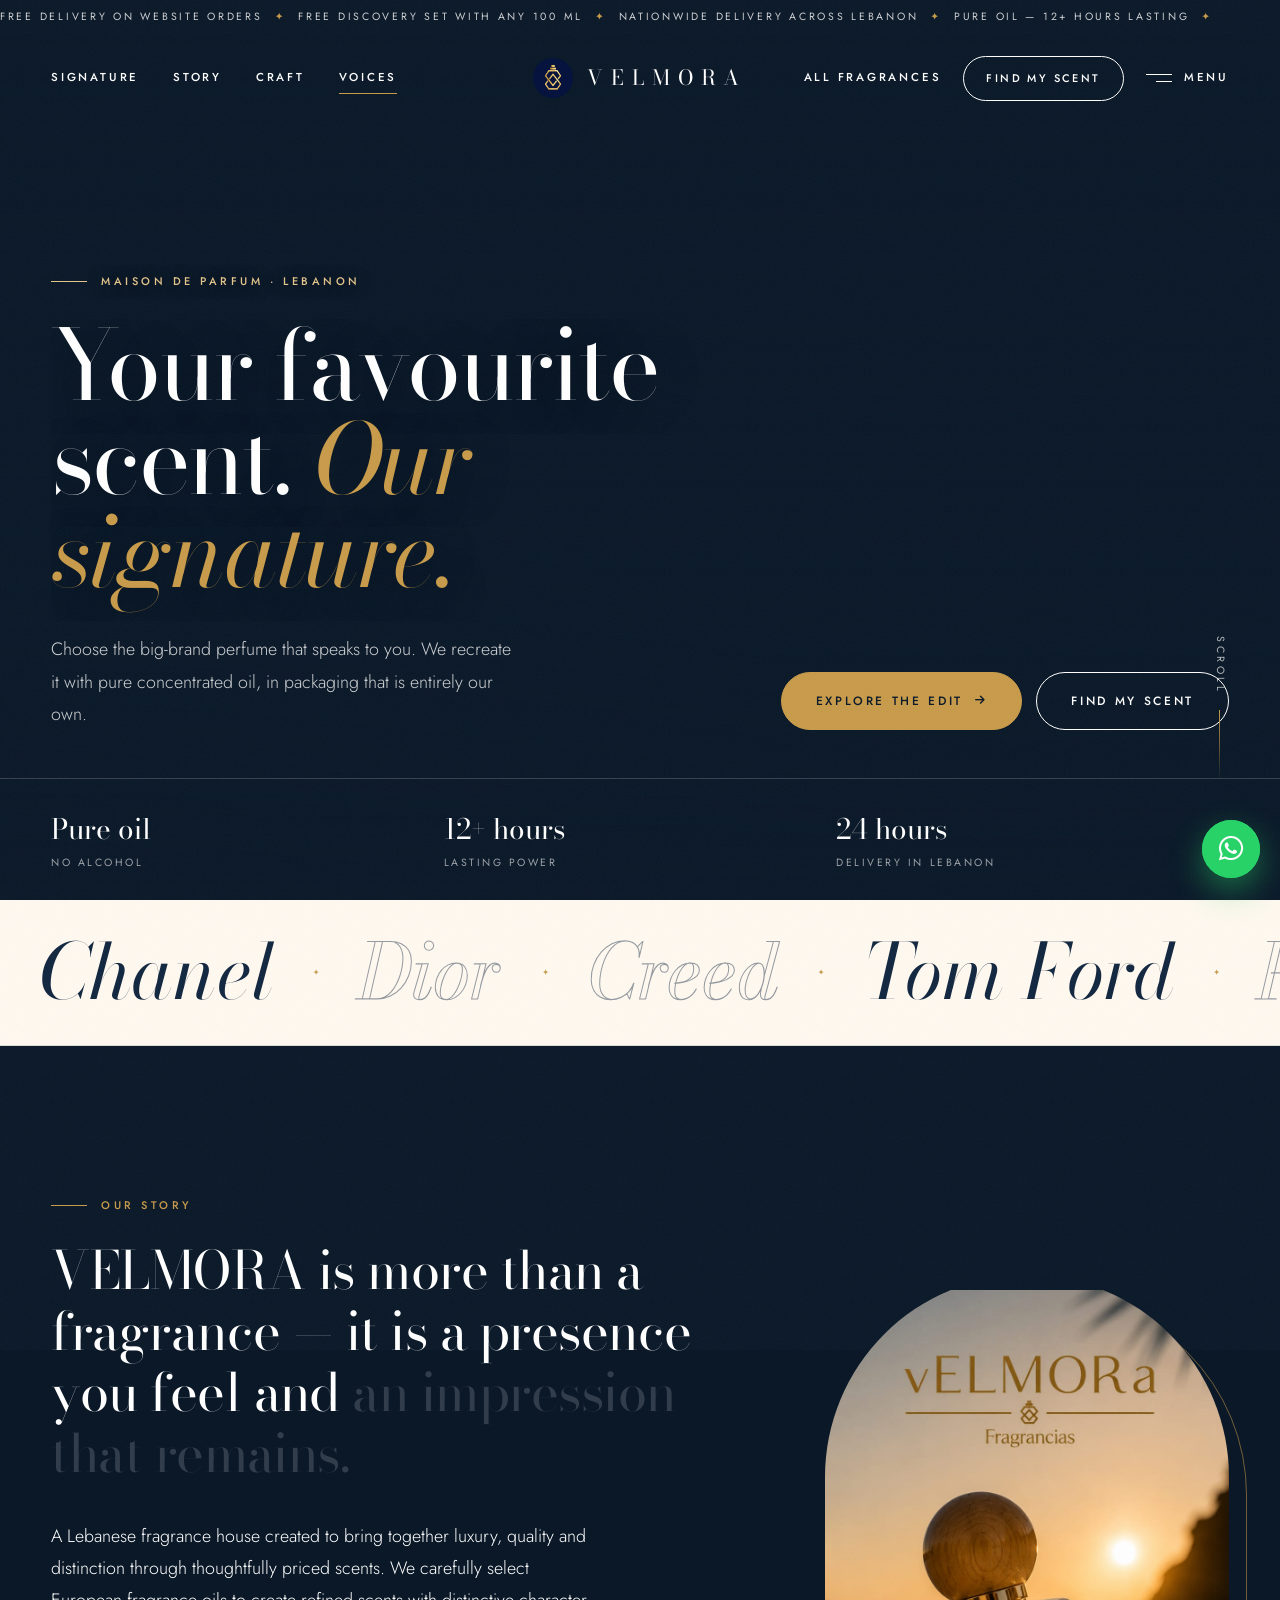
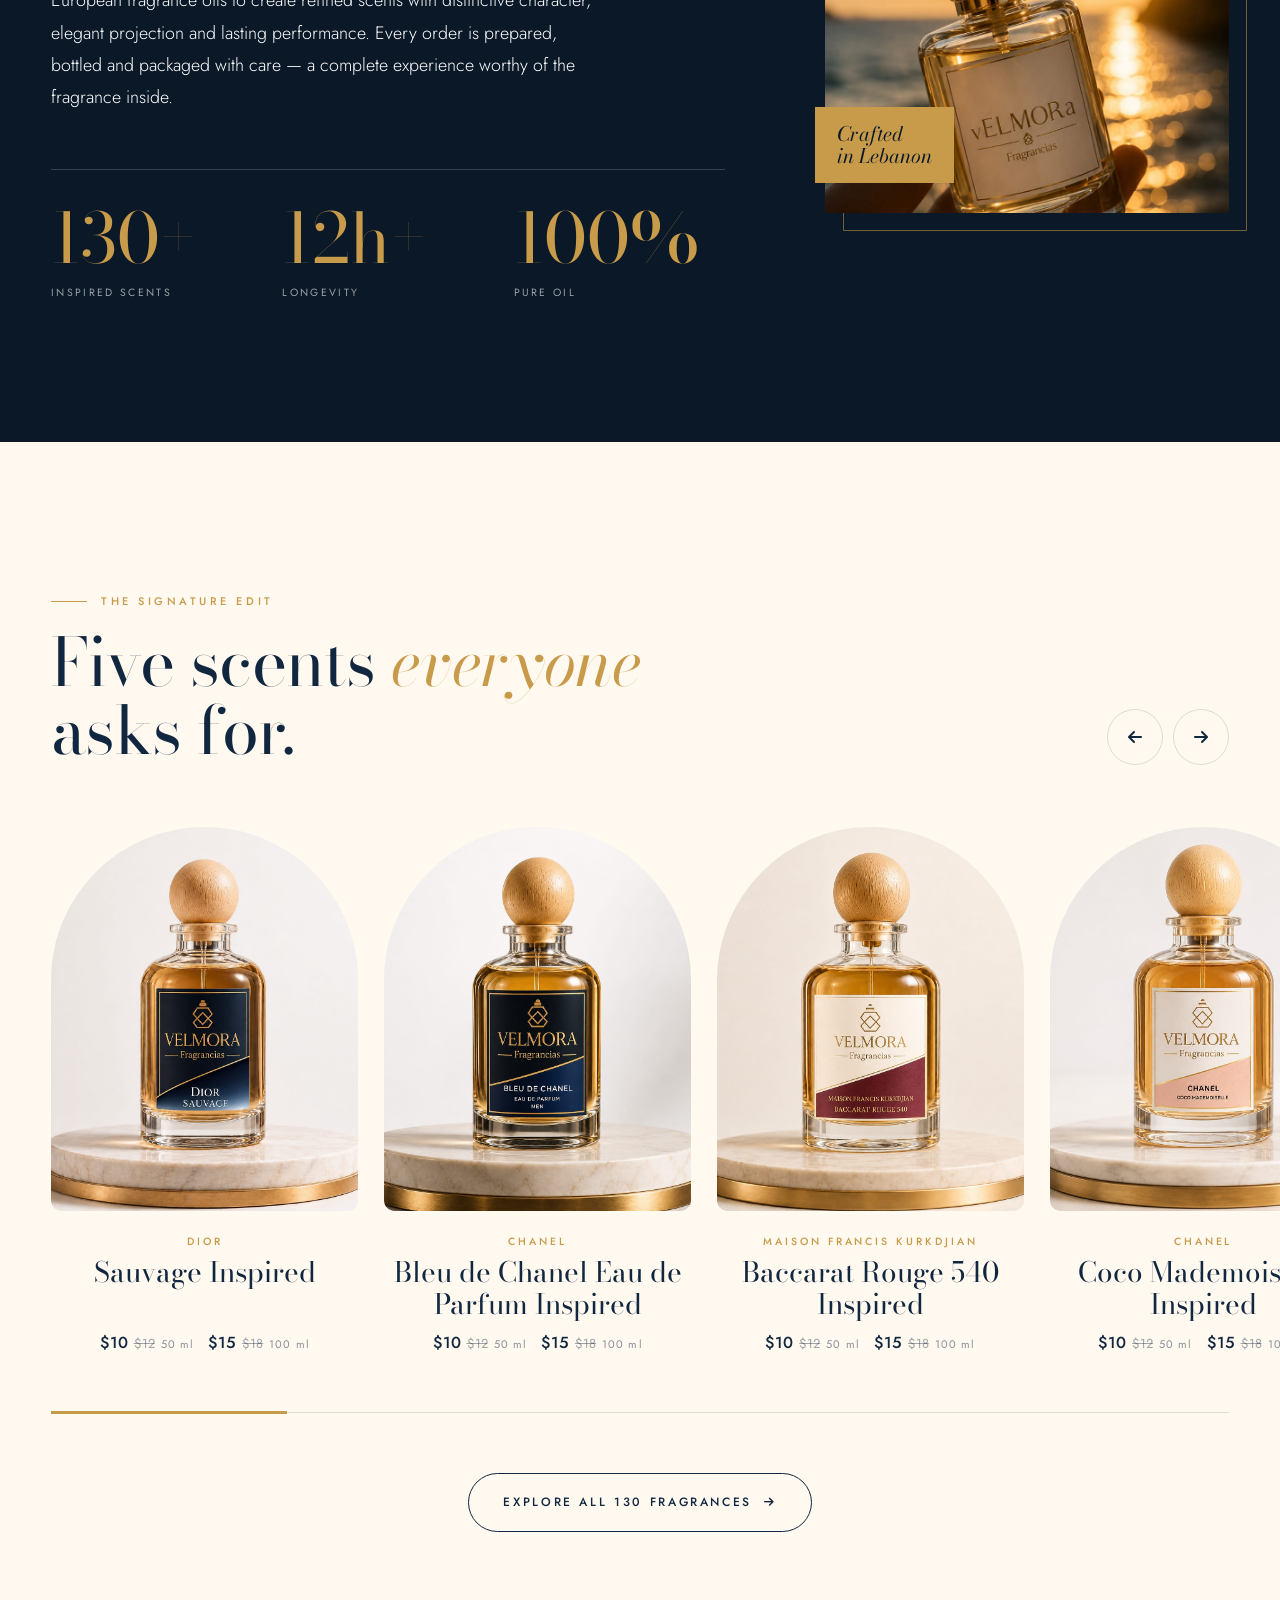
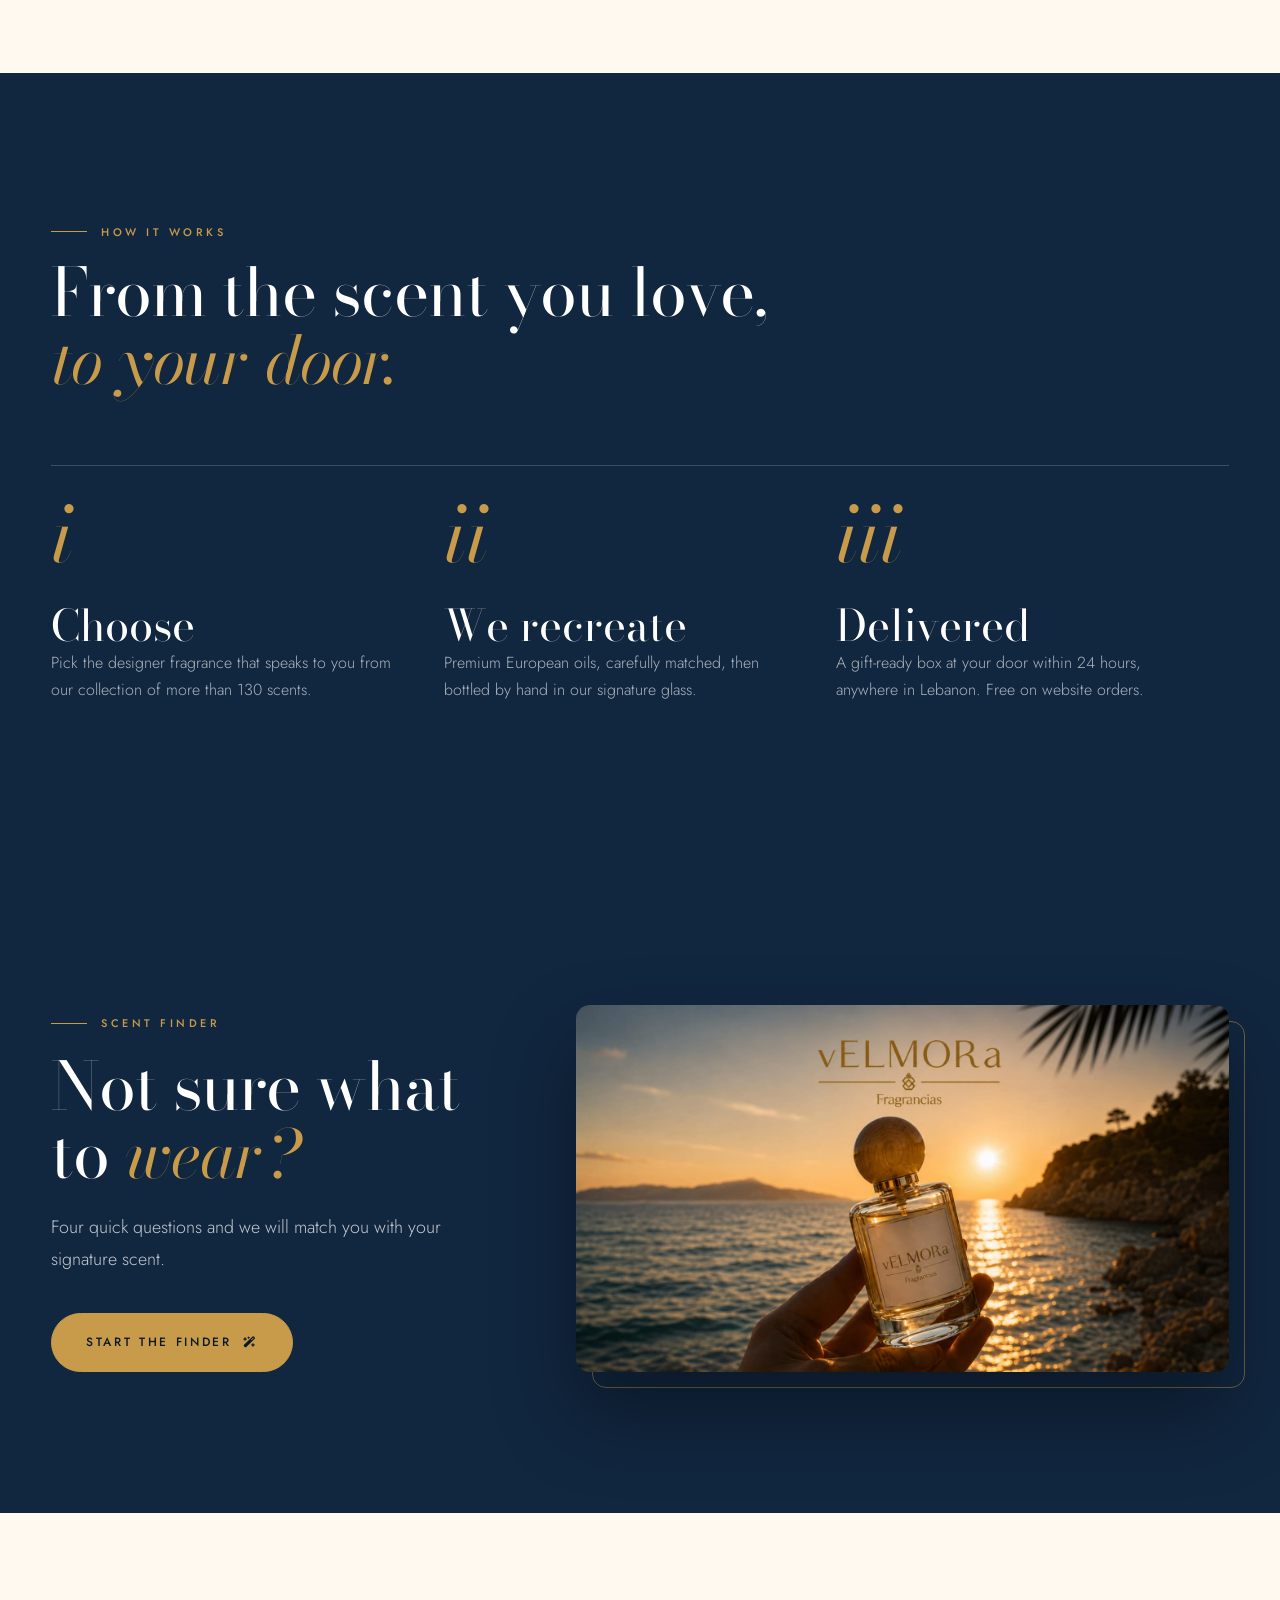
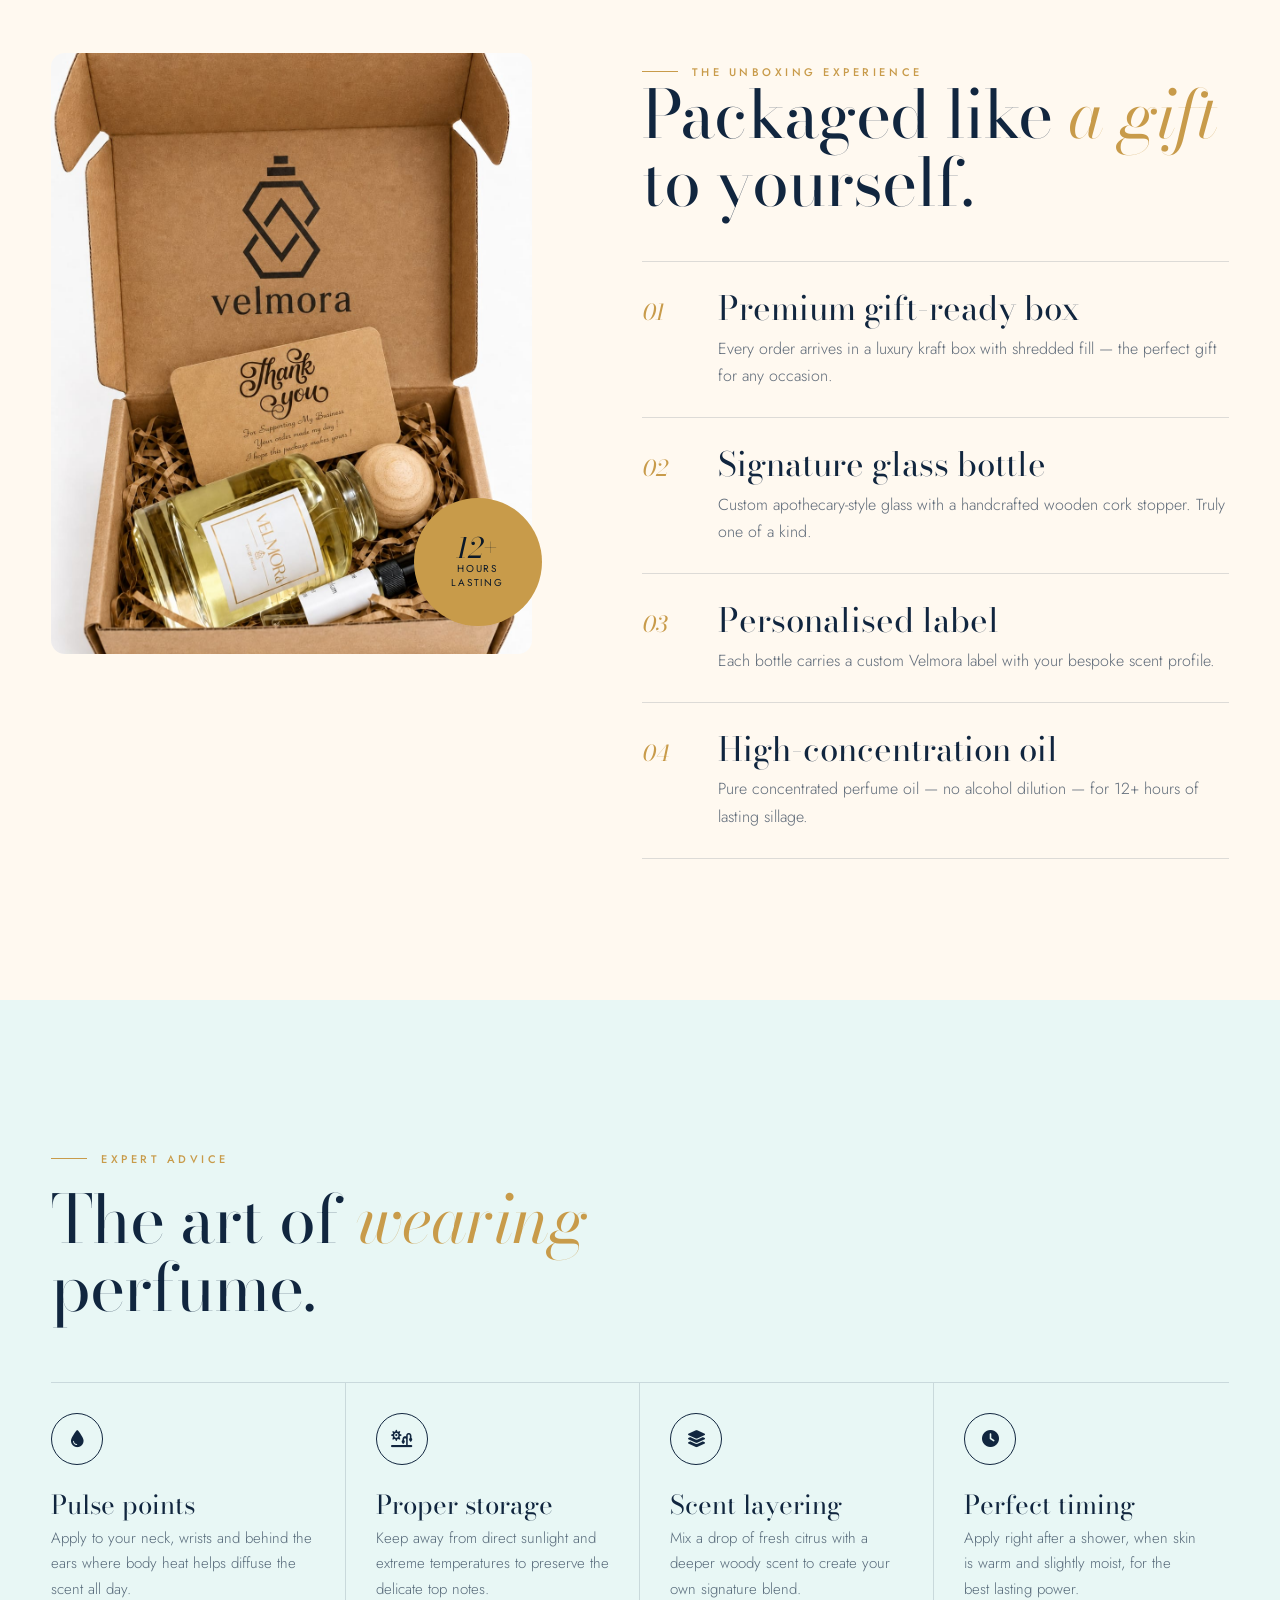
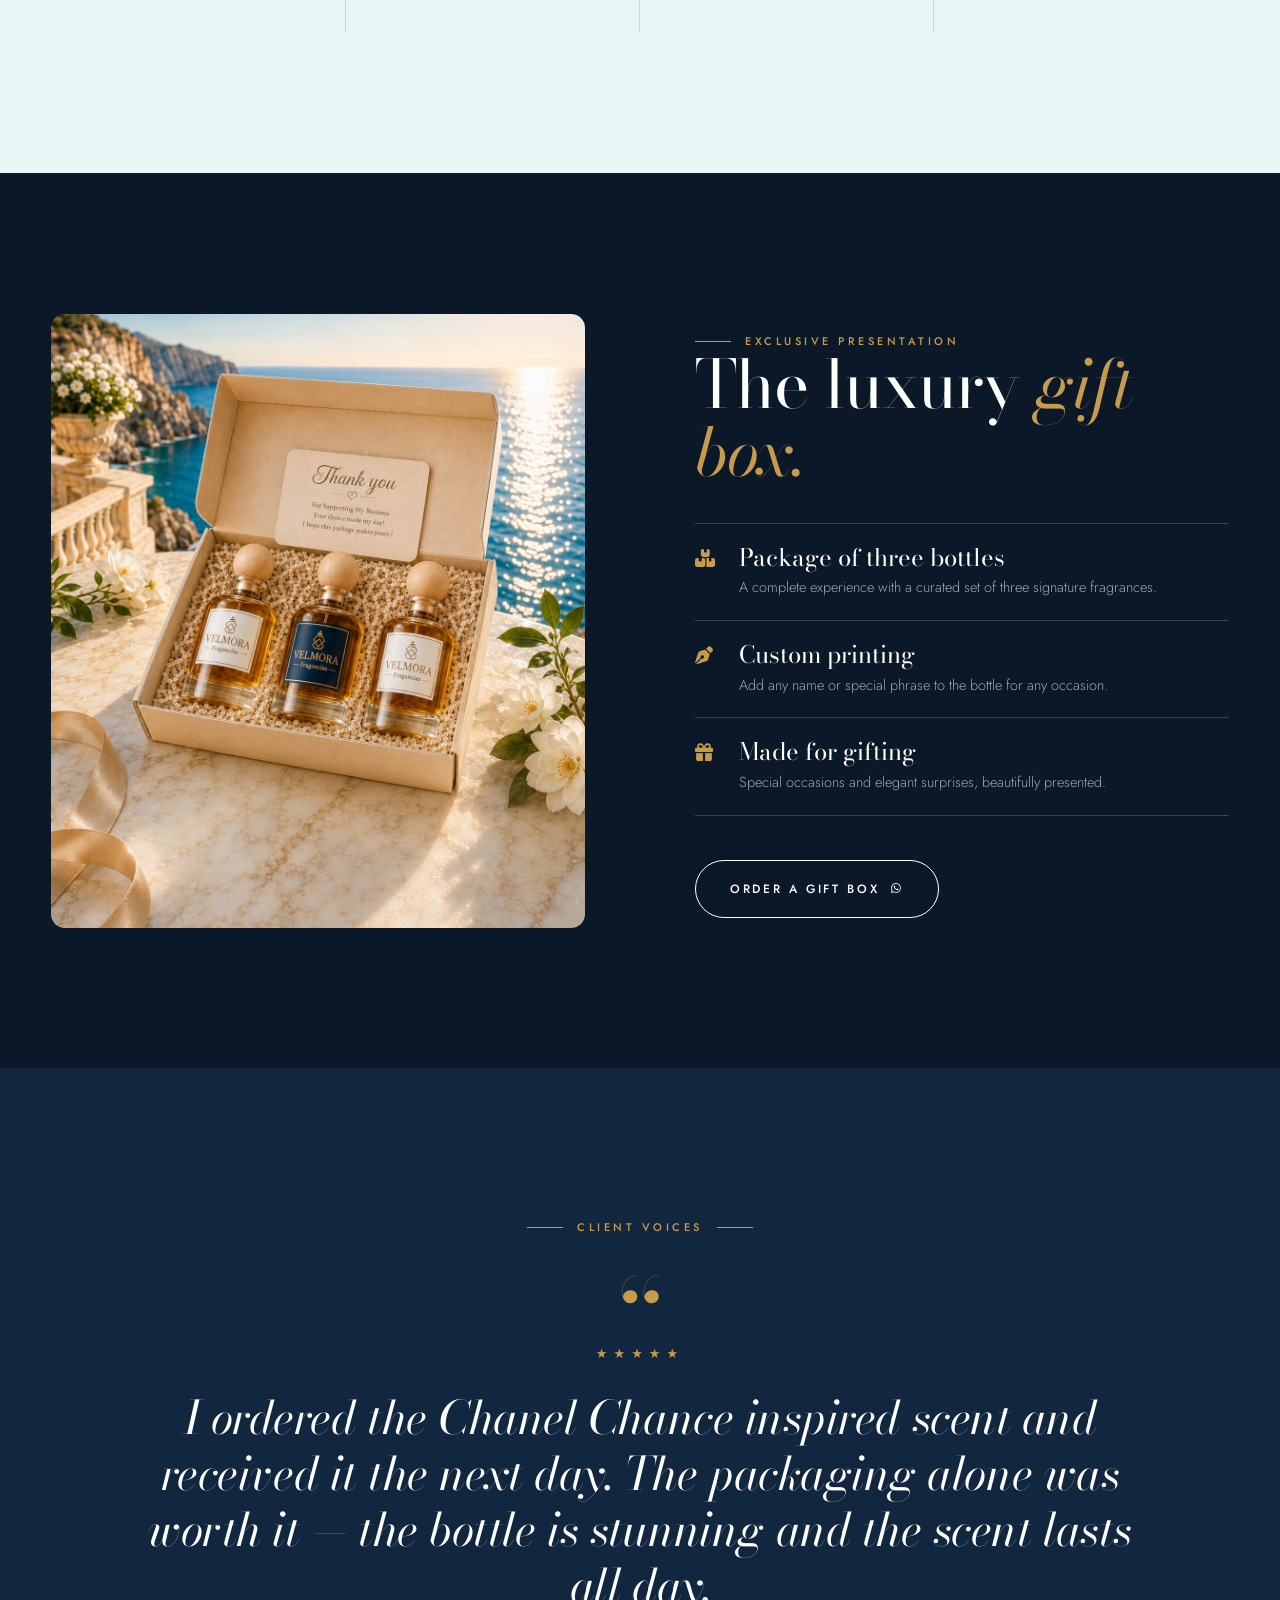
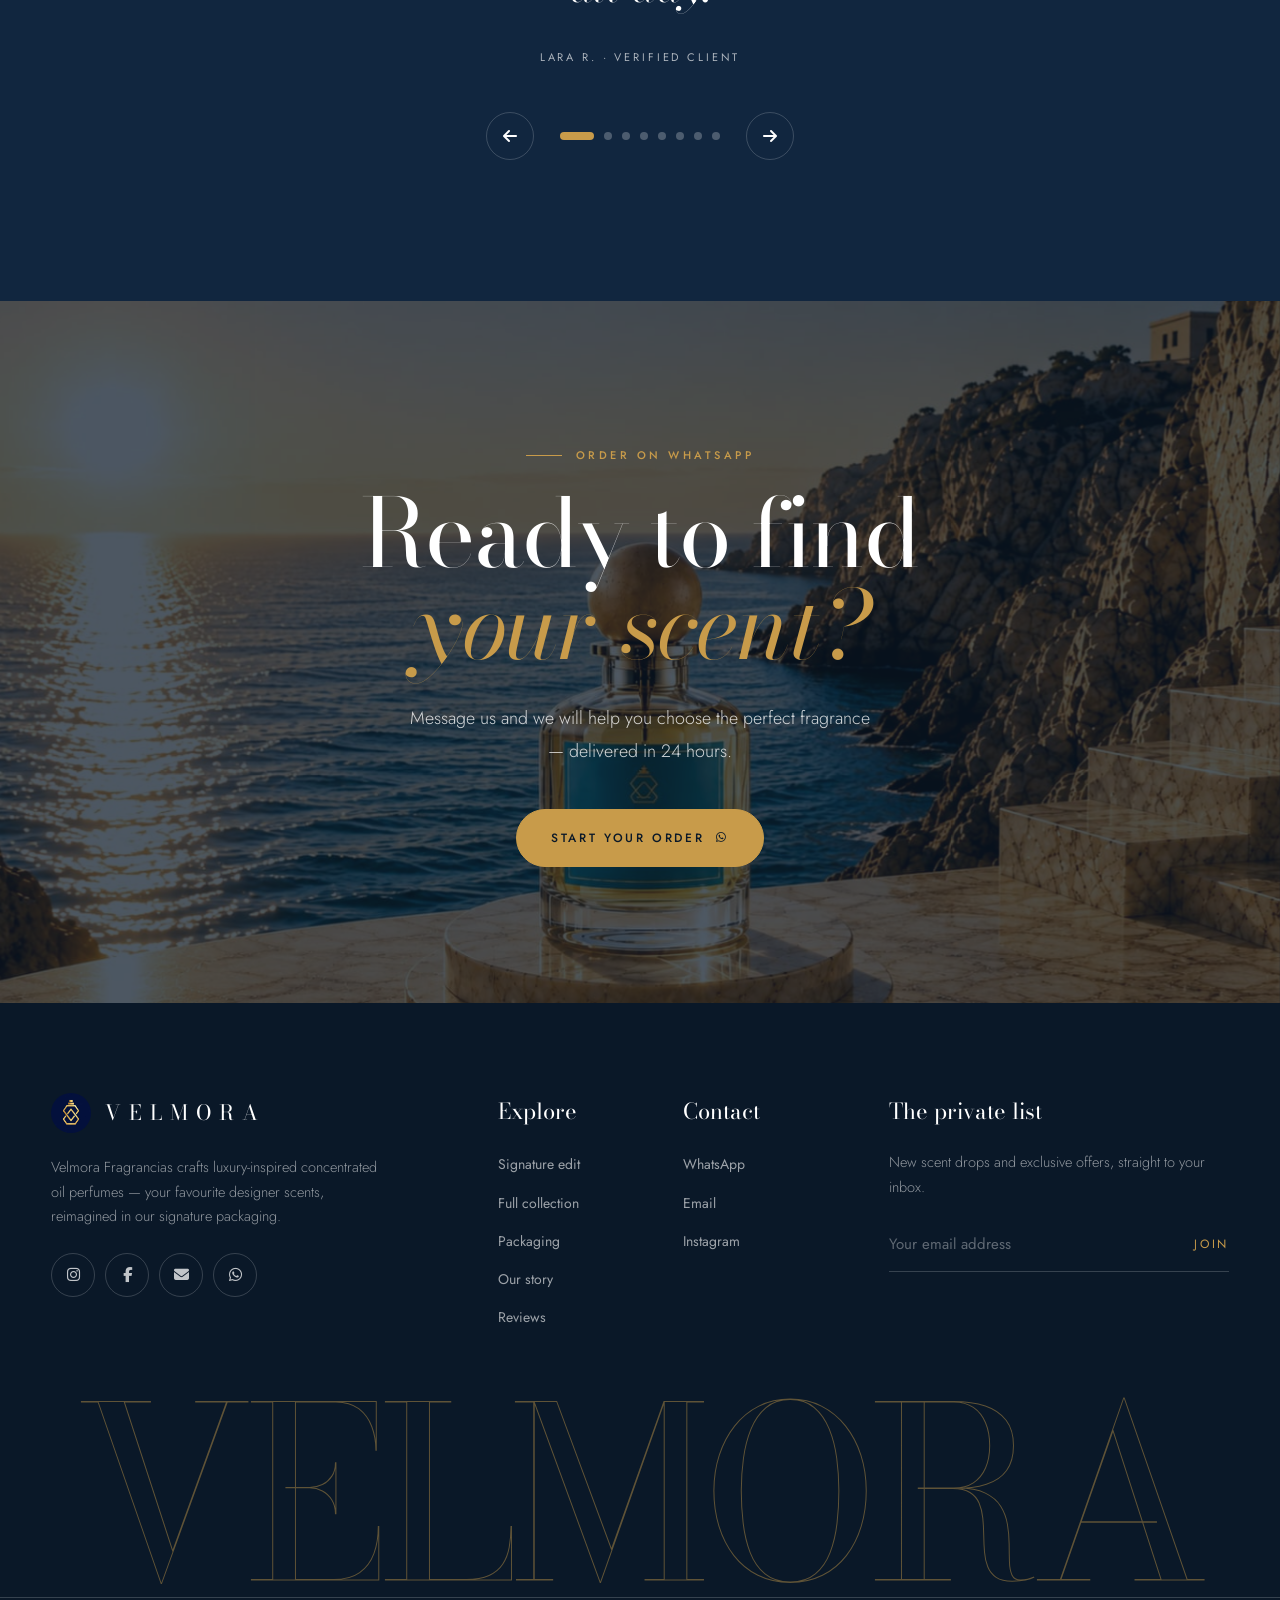
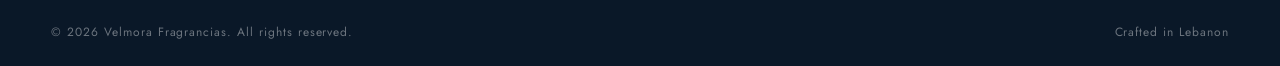
==== commit f2cc6fc3: "Scent finder: show the full photo in a split layout instead of a cropped background Co-Authored-By: " ====
--- a/velmora-frangnansiasi/index.html
+++ b/velmora-frangnansiasi/index.html
@@ -178,13 +178,17 @@
 </section>
 
 <!-- ═════════ SCENT FINDER ═════════ -->
-<section class="finder" id="finder">
-  <div class="finder-bg" data-parallax="0.12"><img src="assets/img/aboutusimg-pc-version.jpeg" alt="" loading="lazy"></div>
-  <div class="wrap">
-    <p class="eyebrow reveal">Scent finder</p>
-    <h2 class="h-section reveal" style="--d:.1s">Not sure what to <em>wear?</em></h2>
-    <p class="lead reveal" style="--d:.2s">Four quick questions and we will match you with your signature scent.</p>
-    <div class="reveal" style="--d:.3s"><a href="#" class="btn btn--gold" data-open-finder>Start the finder <i class="fa-solid fa-wand-magic-sparkles"></i></a></div>
+<section class="finder pad" id="finder">
+  <div class="wrap finder-grid">
+    <div class="finder-copy">
+      <p class="eyebrow reveal">Scent finder</p>
+      <h2 class="h-section reveal" style="--d:.1s">Not sure what to <em>wear?</em></h2>
+      <p class="lead reveal" style="--d:.2s">Four quick questions and we will match you with your signature scent.</p>
+      <div class="reveal" style="--d:.3s"><a href="#" class="btn btn--gold" data-open-finder>Start the finder <i class="fa-solid fa-wand-magic-sparkles"></i></a></div>
+    </div>
+    <div class="finder-media reveal" style="--d:.15s">
+      <img src="assets/img/aboutusimg-pc-version.jpeg" alt="A Velmora bottle held up against the sunset" loading="lazy">
+    </div>
   </div>
 </section>
 
--- a/velmora-frangnansiasi/css/home.css
+++ b/velmora-frangnansiasi/css/home.css
@@ -46,7 +46,7 @@
 .statement { font-family: var(--display); font-size: clamp(28px, 4.1vw, 60px); line-height: 1.16; letter-spacing: -.01em; margin: 26px 0 36px; }
 .statement .w { opacity: .16; transition: opacity .4s; }
 .statement .w.is-lit { opacity: 1; }
-.manifesto .lead { max-width: 540px; }
+.manifesto .lead { max-width: 540px; color: #fff; }
 .stats { display: grid; grid-template-columns: repeat(3, 1fr); gap: 20px; margin-top: 56px; padding-top: 34px; border-top: 1px solid var(--line-light); }
 .stat b { display: block; font-family: var(--display); font-weight: 400; font-size: clamp(38px, 5.4vw, 80px); line-height: 1; color: var(--gold); }
 .stat span { display: block; margin-top: 10px; font-size: 10.5px; letter-spacing: .22em; text-transform: uppercase; color: rgba(255, 255, 255, .6); }
@@ -100,13 +100,13 @@
 .step p { color: rgba(255, 255, 255, .65); max-width: 520px; font-weight: 300; }
 
 /* ═════════ FINDER ═════════ */
-.finder { color: #fff; overflow: hidden; min-height: 640px; display: flex; align-items: center; background: var(--ink); }
-.finder-bg { position: absolute; inset: -10% 0; will-change: transform; }
-.finder-bg img { width: 100%; height: 100%; object-fit: cover; }
-.finder::before { content: ''; position: absolute; inset: 0; z-index: 1; background: linear-gradient(90deg, rgba(10, 24, 40, .92), rgba(10, 24, 40, .5)); }
-.finder .wrap { position: relative; z-index: 2; }
+.finder { background: var(--navy); color: #fff; overflow: hidden; }
+.finder-grid { display: grid; gap: 44px; align-items: center; }
 .finder .h-section { margin: 20px 0 22px; max-width: 12ch; }
-.finder .lead { max-width: 440px; margin-bottom: 38px; }
+.finder .lead { color: rgba(255, 255, 255, .75); max-width: 440px; margin-bottom: 38px; }
+.finder-media { position: relative; isolation: isolate; }
+.finder-media img { width: 100%; aspect-ratio: 16/9; height: auto; object-fit: cover; border-radius: 14px; box-shadow: 0 40px 80px rgba(0, 0, 0, .35); }
+.finder-media::after { content: ''; position: absolute; inset: 16px -16px -16px 16px; border: 1px solid rgba(200, 155, 74, .5); border-radius: 14px; z-index: -1; }
 
 /* ═════════ CRAFT ═════════ */
 .craft { background: var(--ivory); }
@@ -220,6 +220,7 @@
   .craft-media { position: sticky; top: 110px; }
   .tips { grid-template-columns: repeat(2, 1fr); column-gap: 80px; }
   .gift-grid { grid-template-columns: 1fr 1fr; gap: 110px; }
+  .finder-grid { grid-template-columns: .8fr 1.2fr; gap: 90px; }
 }
 @media (min-width: 1200px) {
   .tips { grid-template-columns: repeat(4, 1fr); column-gap: 0; }
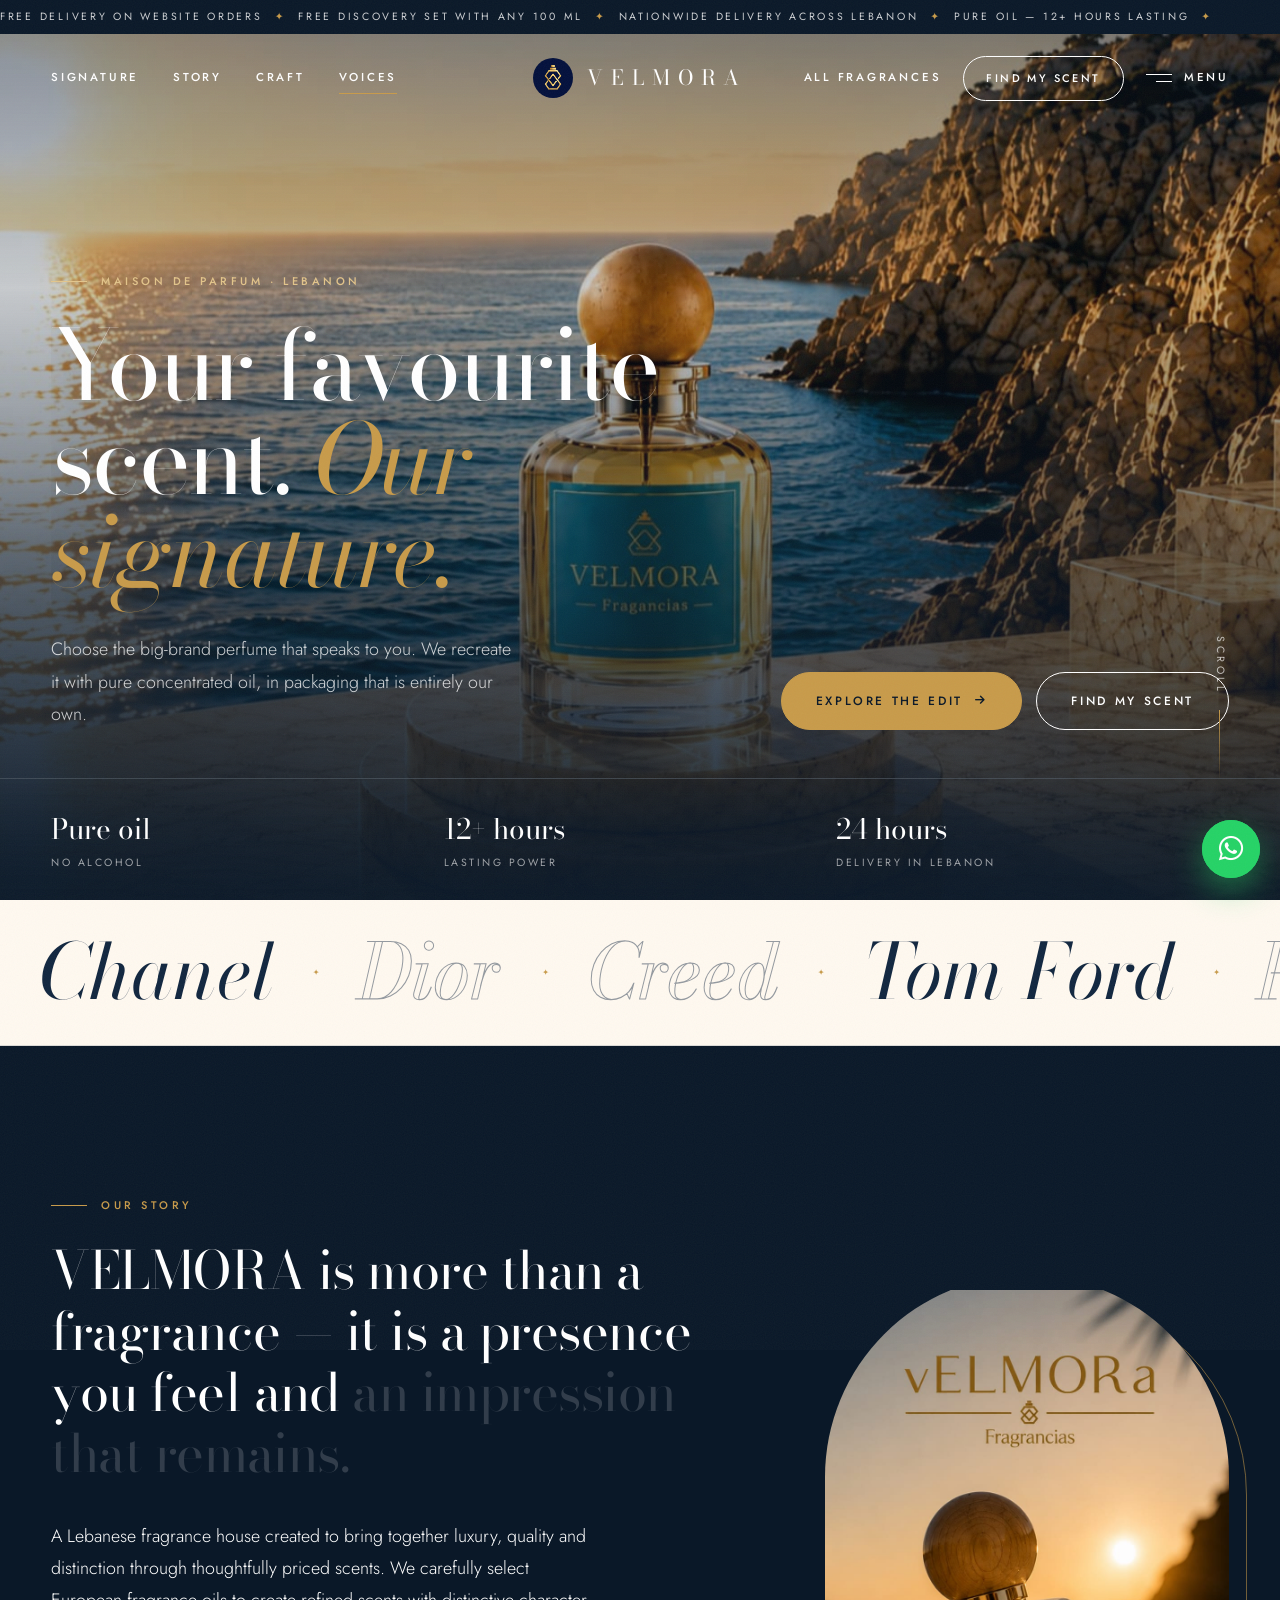
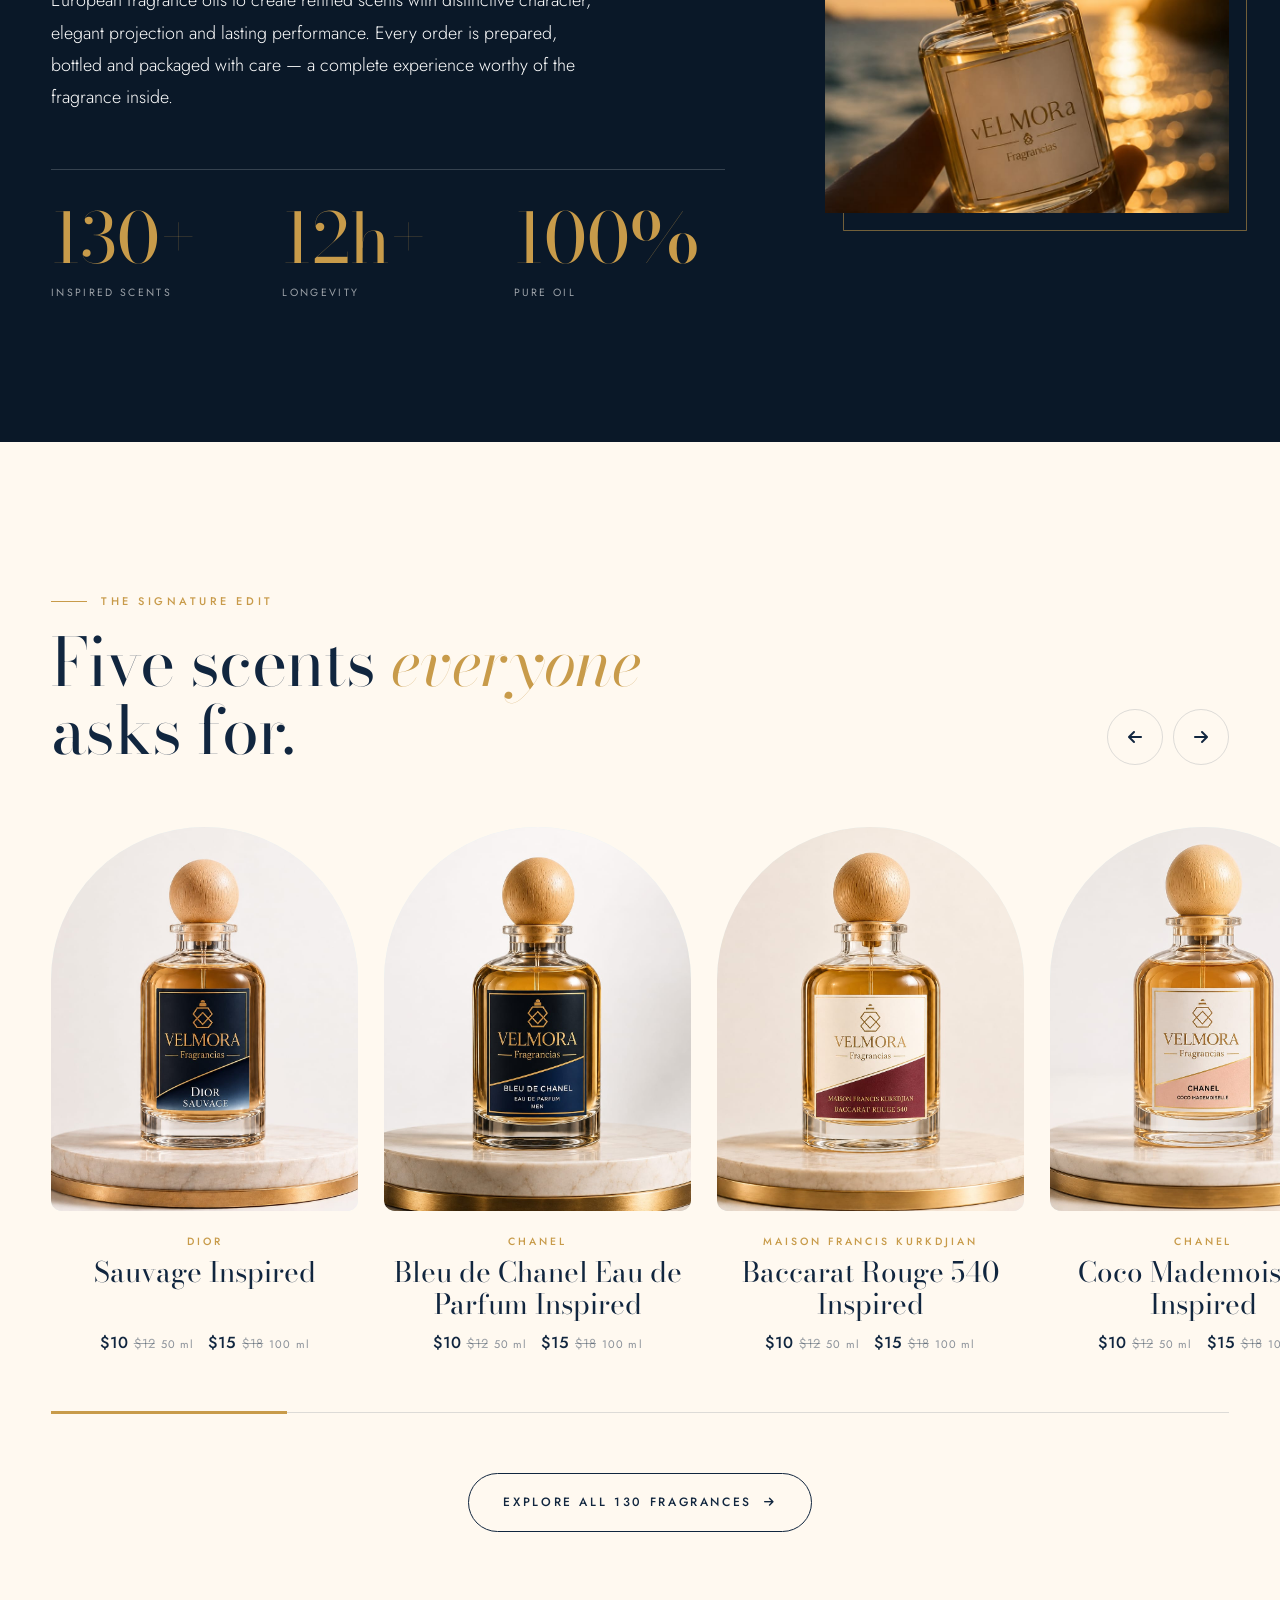
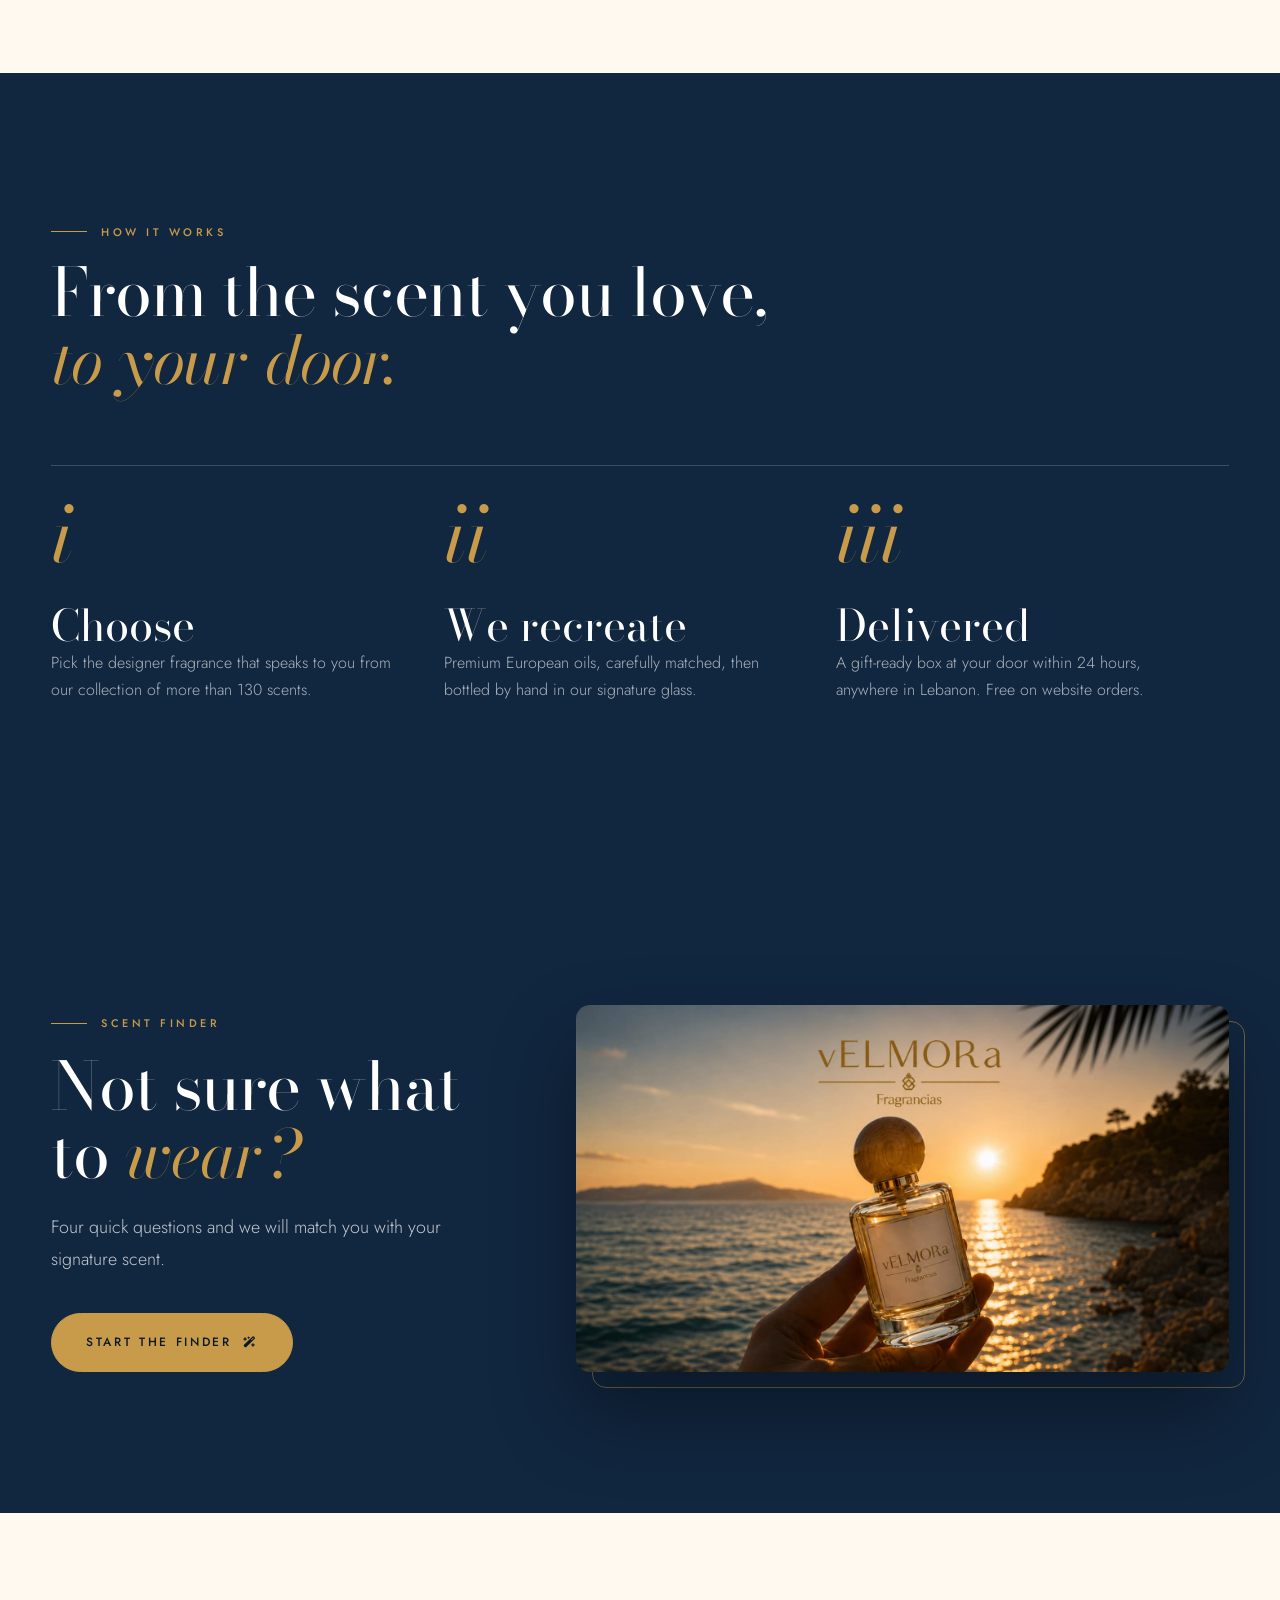
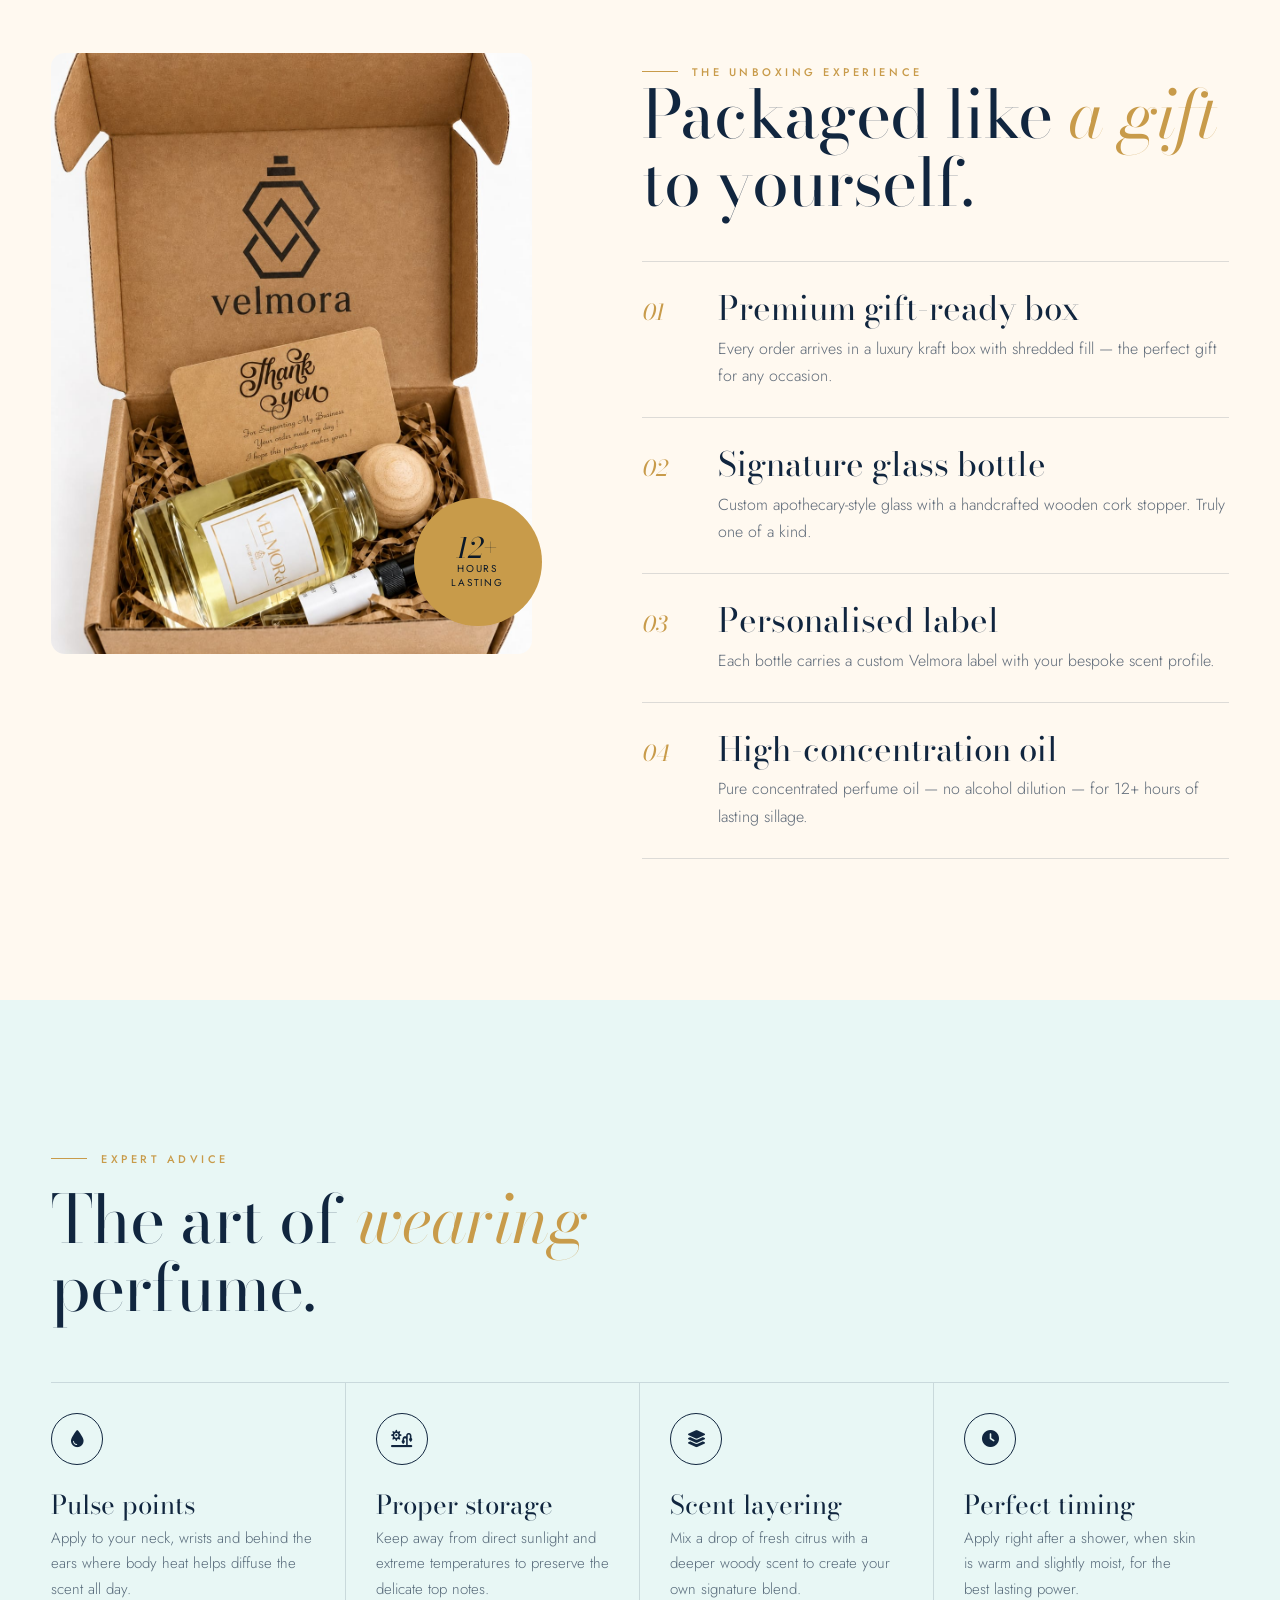
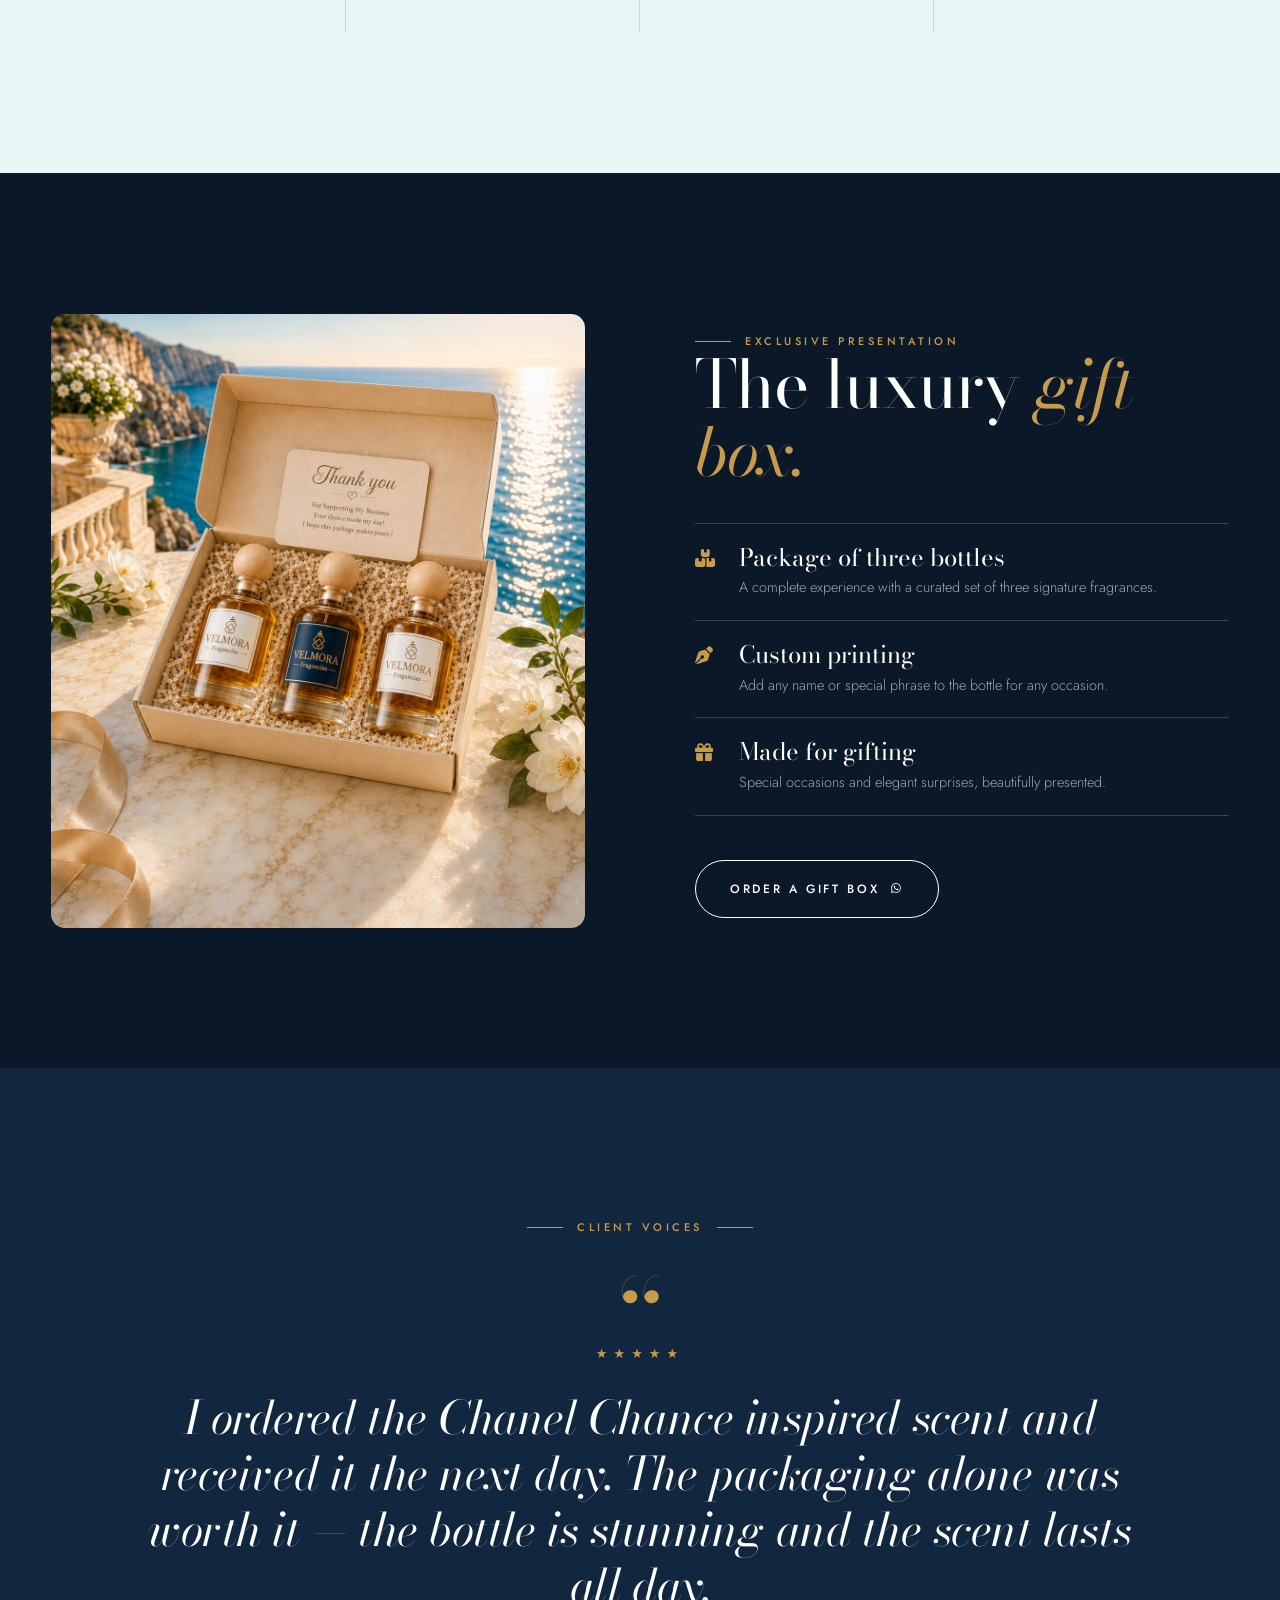
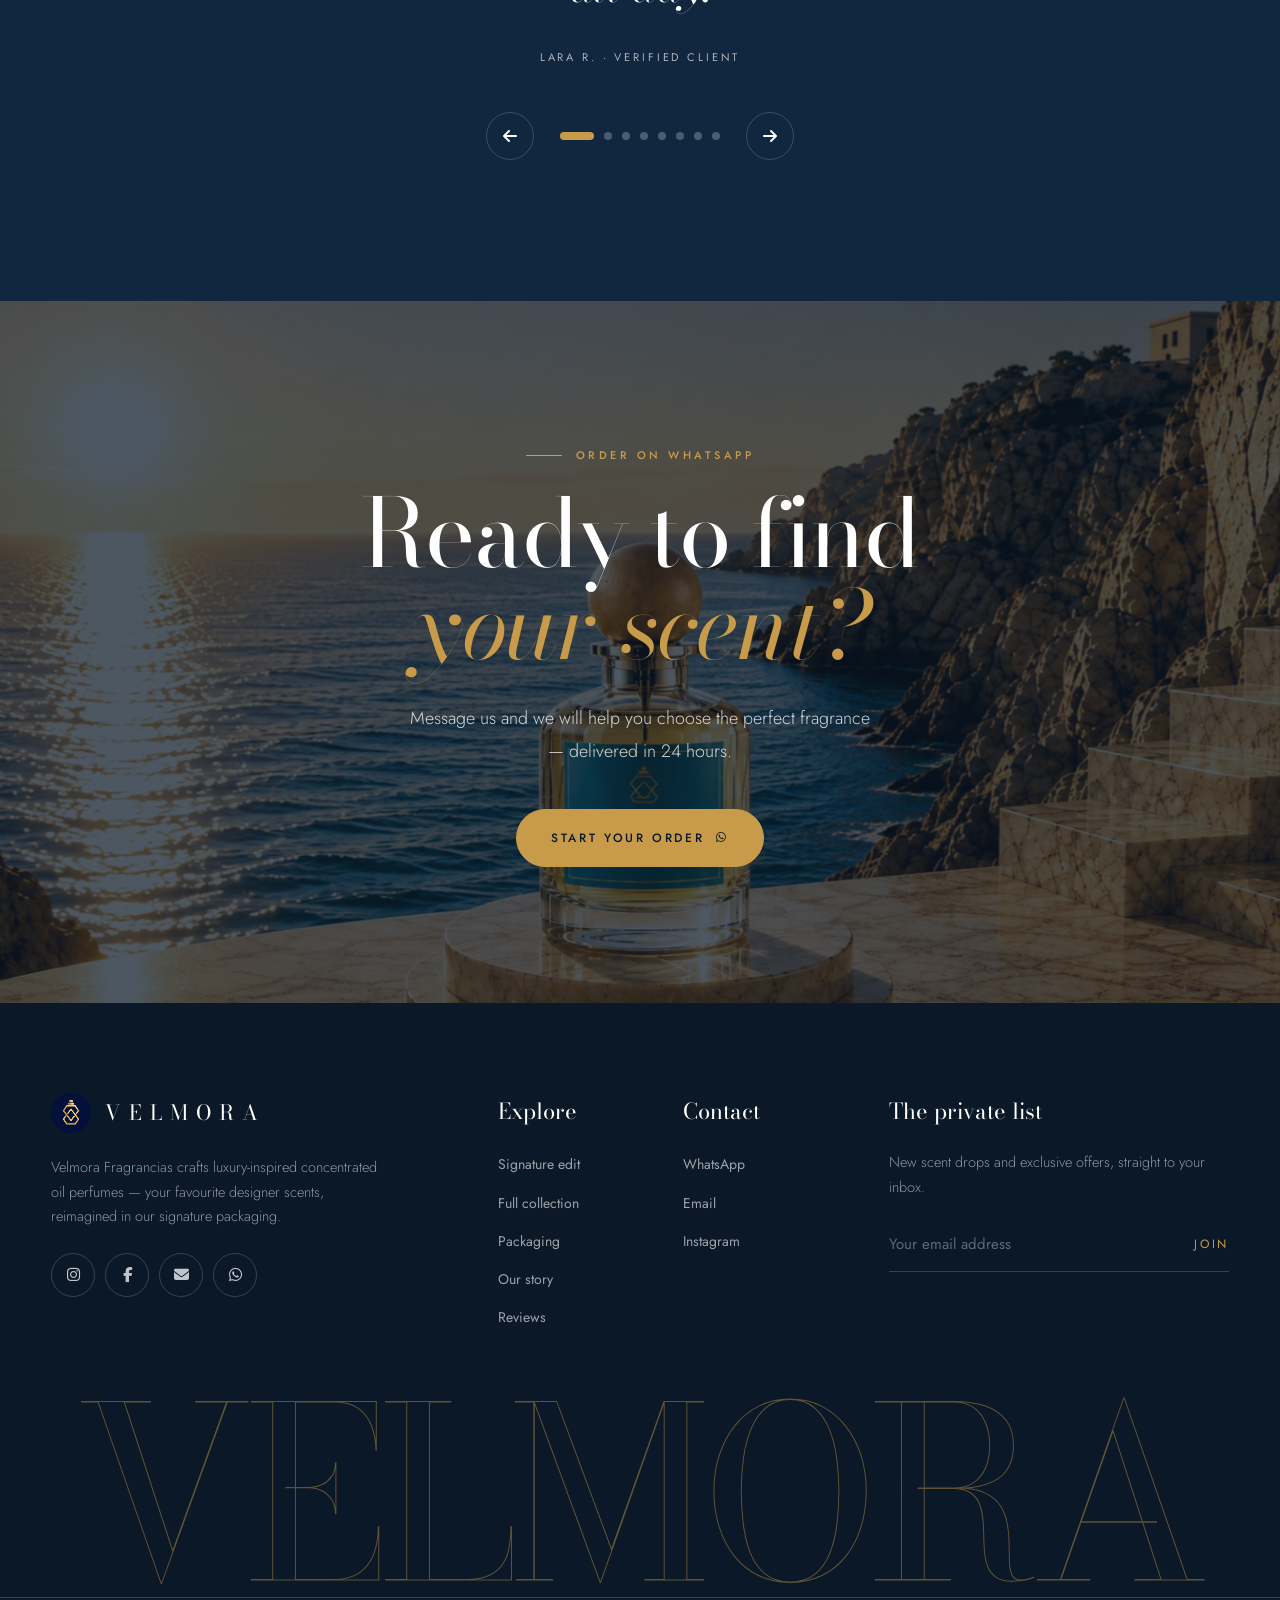
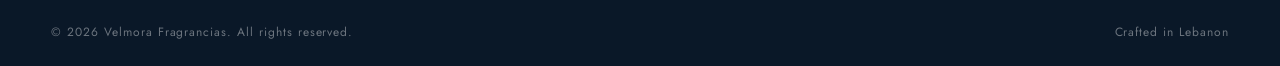
==== commit 614c387d: "Remove 'Crafted in Lebanon' tag from story image Co-Authored-By: Claude Sonnet 5.5 <noreply@anthropi" ====
--- a/velmora-frangnansiasi/index.html
+++ b/velmora-frangnansiasi/index.html
@@ -138,7 +138,6 @@
     </div>
     <div class="frame reveal">
       <div class="frame-img"><img src="assets/img/about-us.jpg" alt="Velmora fragrance held at sunset" loading="lazy" data-parallax-img="0.08"></div>
-      <div class="frame-tag">Crafted<br>in Lebanon</div>
     </div>
   </div>
 </section>
--- a/velmora-frangnansiasi/css/home.css
+++ b/velmora-frangnansiasi/css/home.css
@@ -55,7 +55,6 @@
 .frame-img img { position: absolute; inset: -8% 0; width: 100%; height: 116%; object-fit: cover; will-change: transform; }
 .frame::before { content: ''; position: absolute; inset: 18px -18px -18px 18px; border: 1px solid rgba(200, 155, 74, .55); border-radius: 220px 220px 0 0; z-index: 0; }
 .frame-img { z-index: 1; }
-.frame-tag { position: absolute; z-index: 2; left: -10px; bottom: 30px; padding: 16px 22px; background: var(--gold); color: var(--ink); font-family: var(--display); font-style: italic; font-size: 20px; line-height: 1.1; }
 
 /* ═════════ SIGNATURE EDIT (rail) ═════════ */
 .edition { background: var(--ivory); }
@@ -234,7 +233,6 @@
   .hero-title { font-size: clamp(44px, 13vw, 84px); }
   .hero-inner { padding-bottom: 130px; }
   .frame { max-width: 420px; margin: 0 auto 10px; }
-  .frame-tag { left: 0; }
   .craft-badge { right: 8px; width: 104px; height: 104px; }
   .quote-stage { min-height: 420px; }
 }
